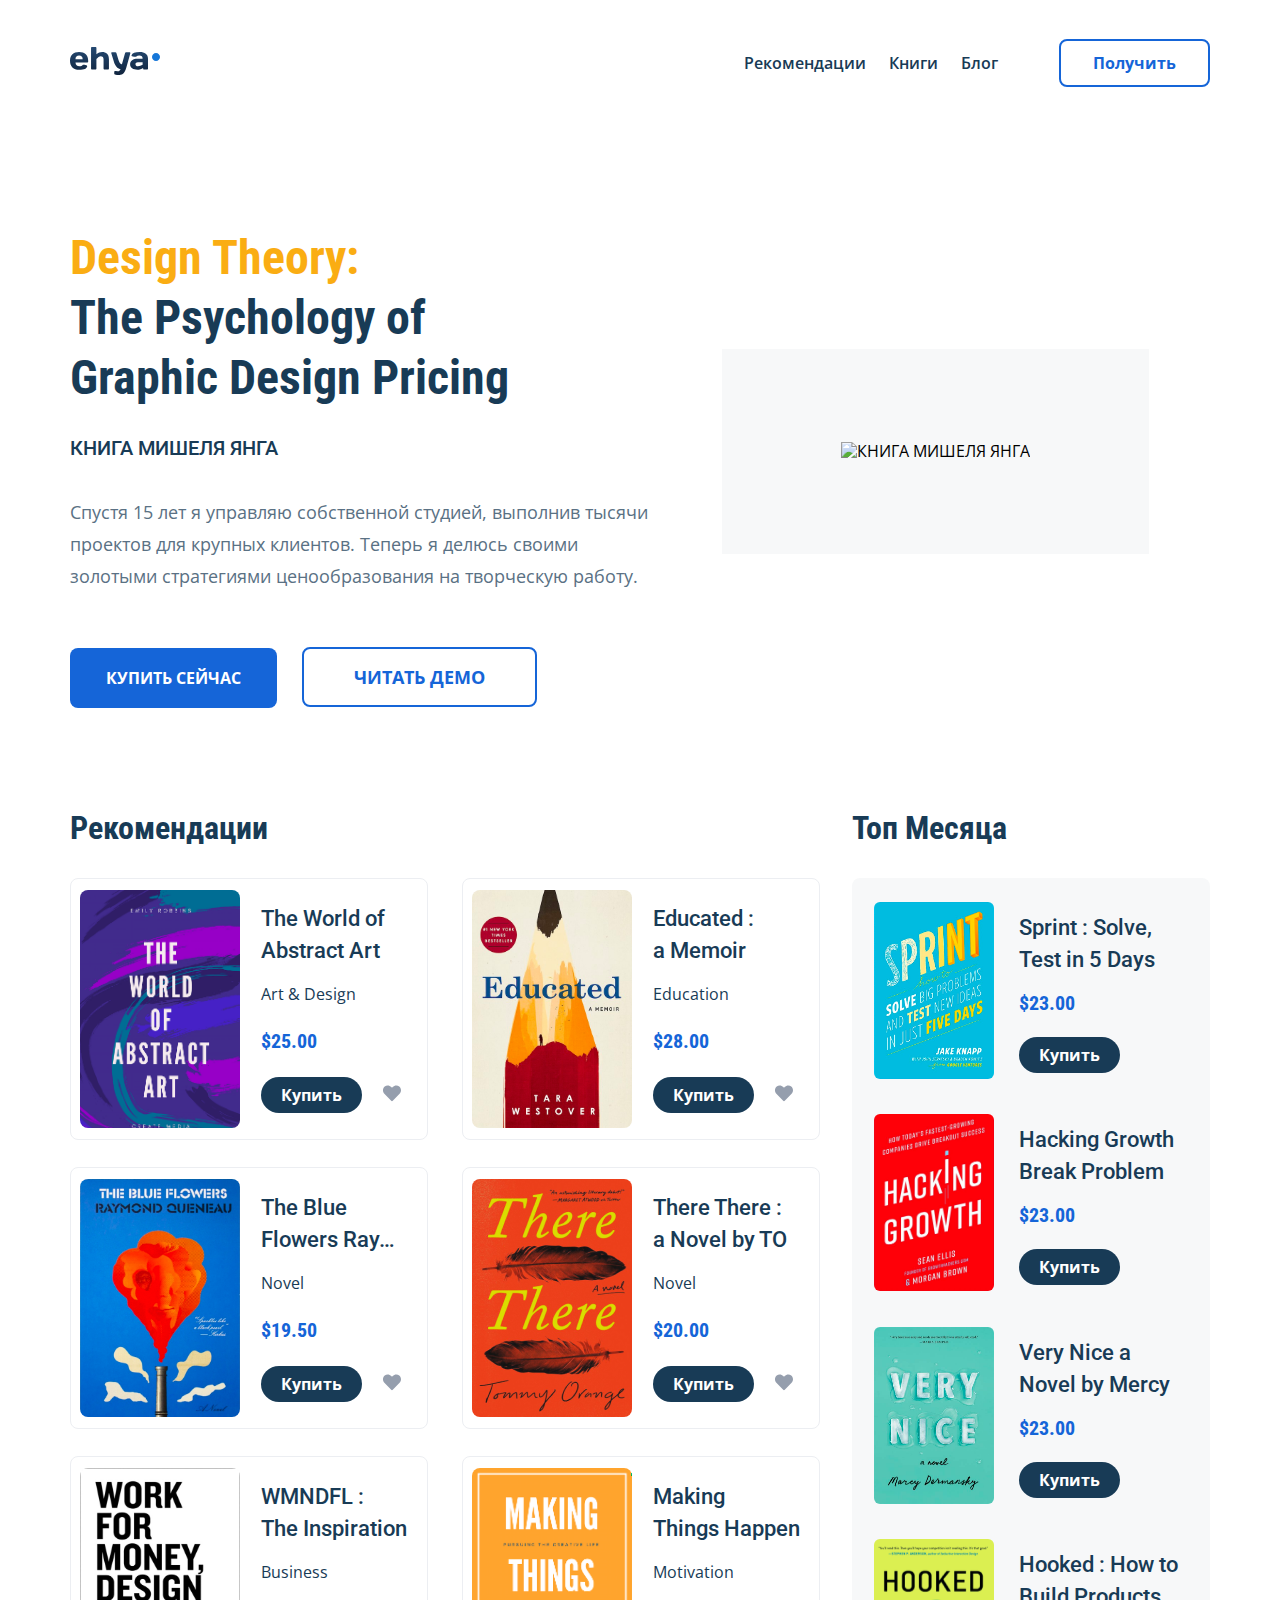
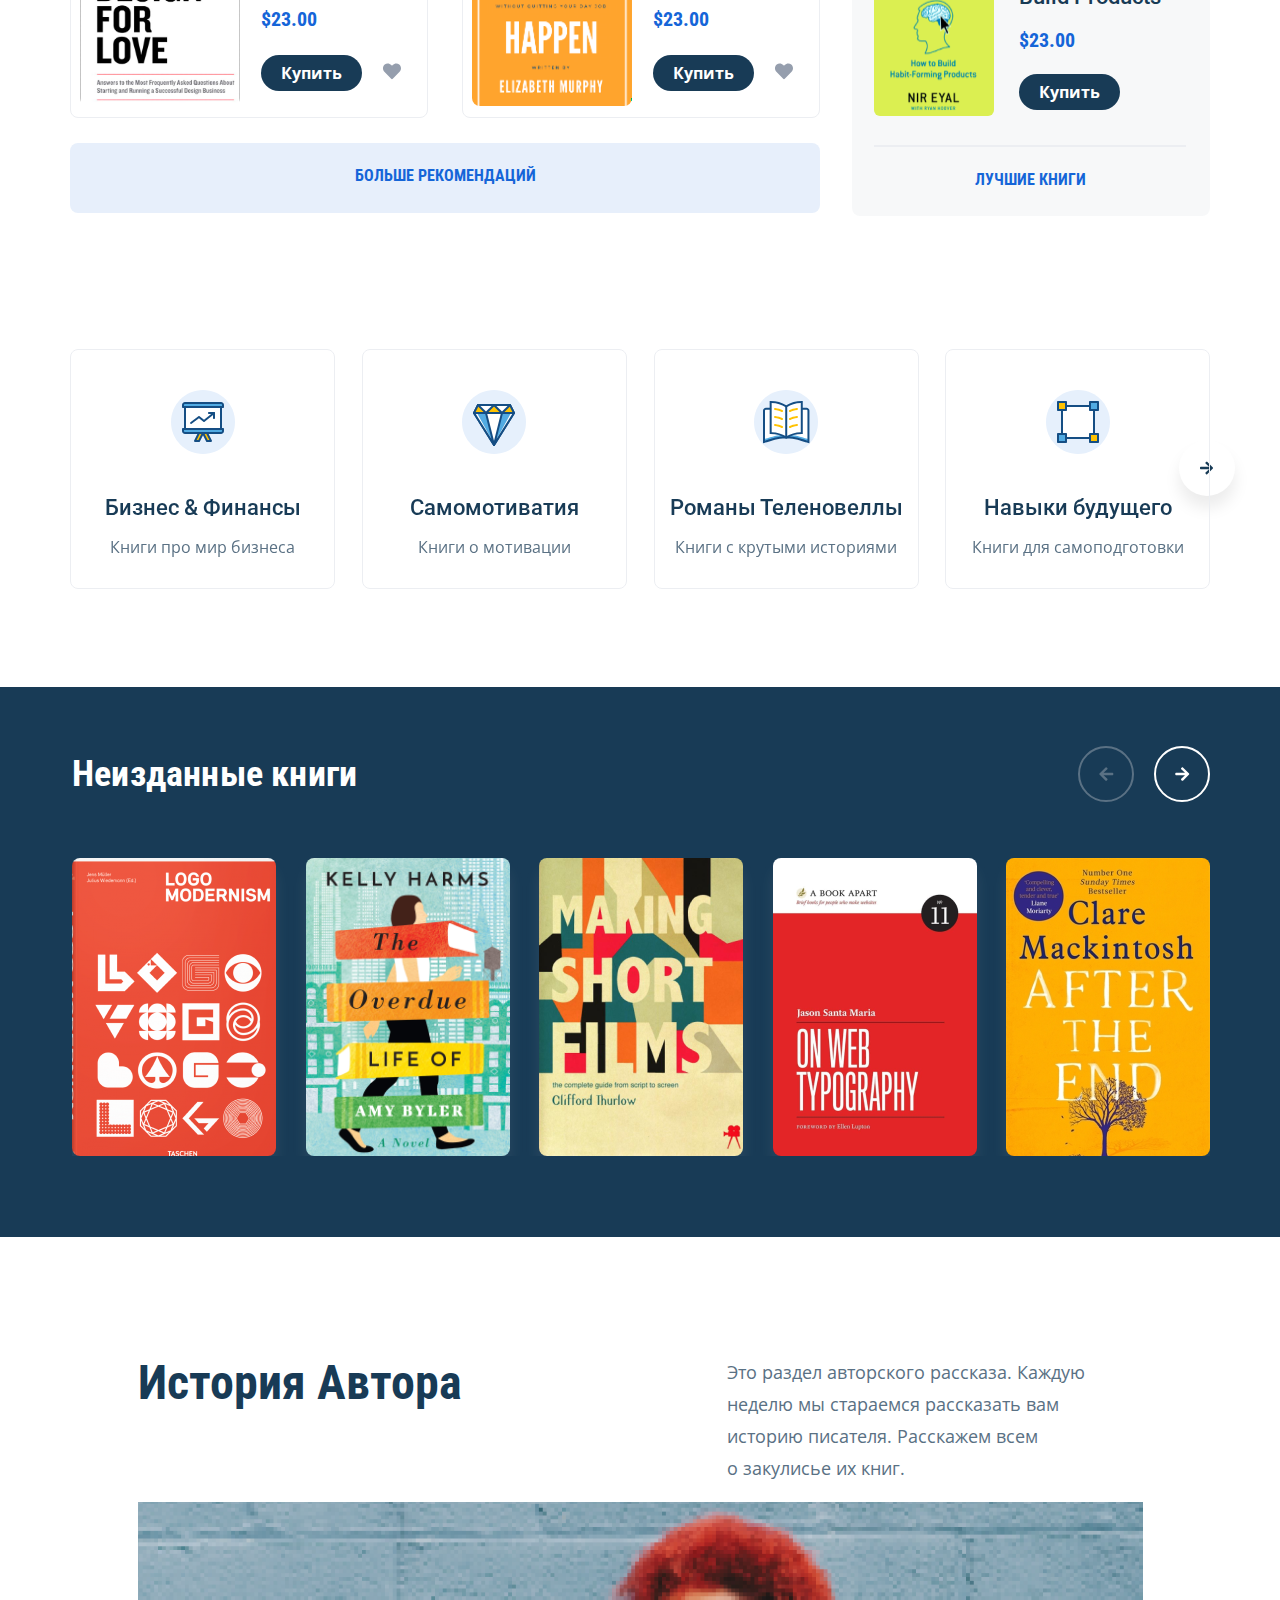
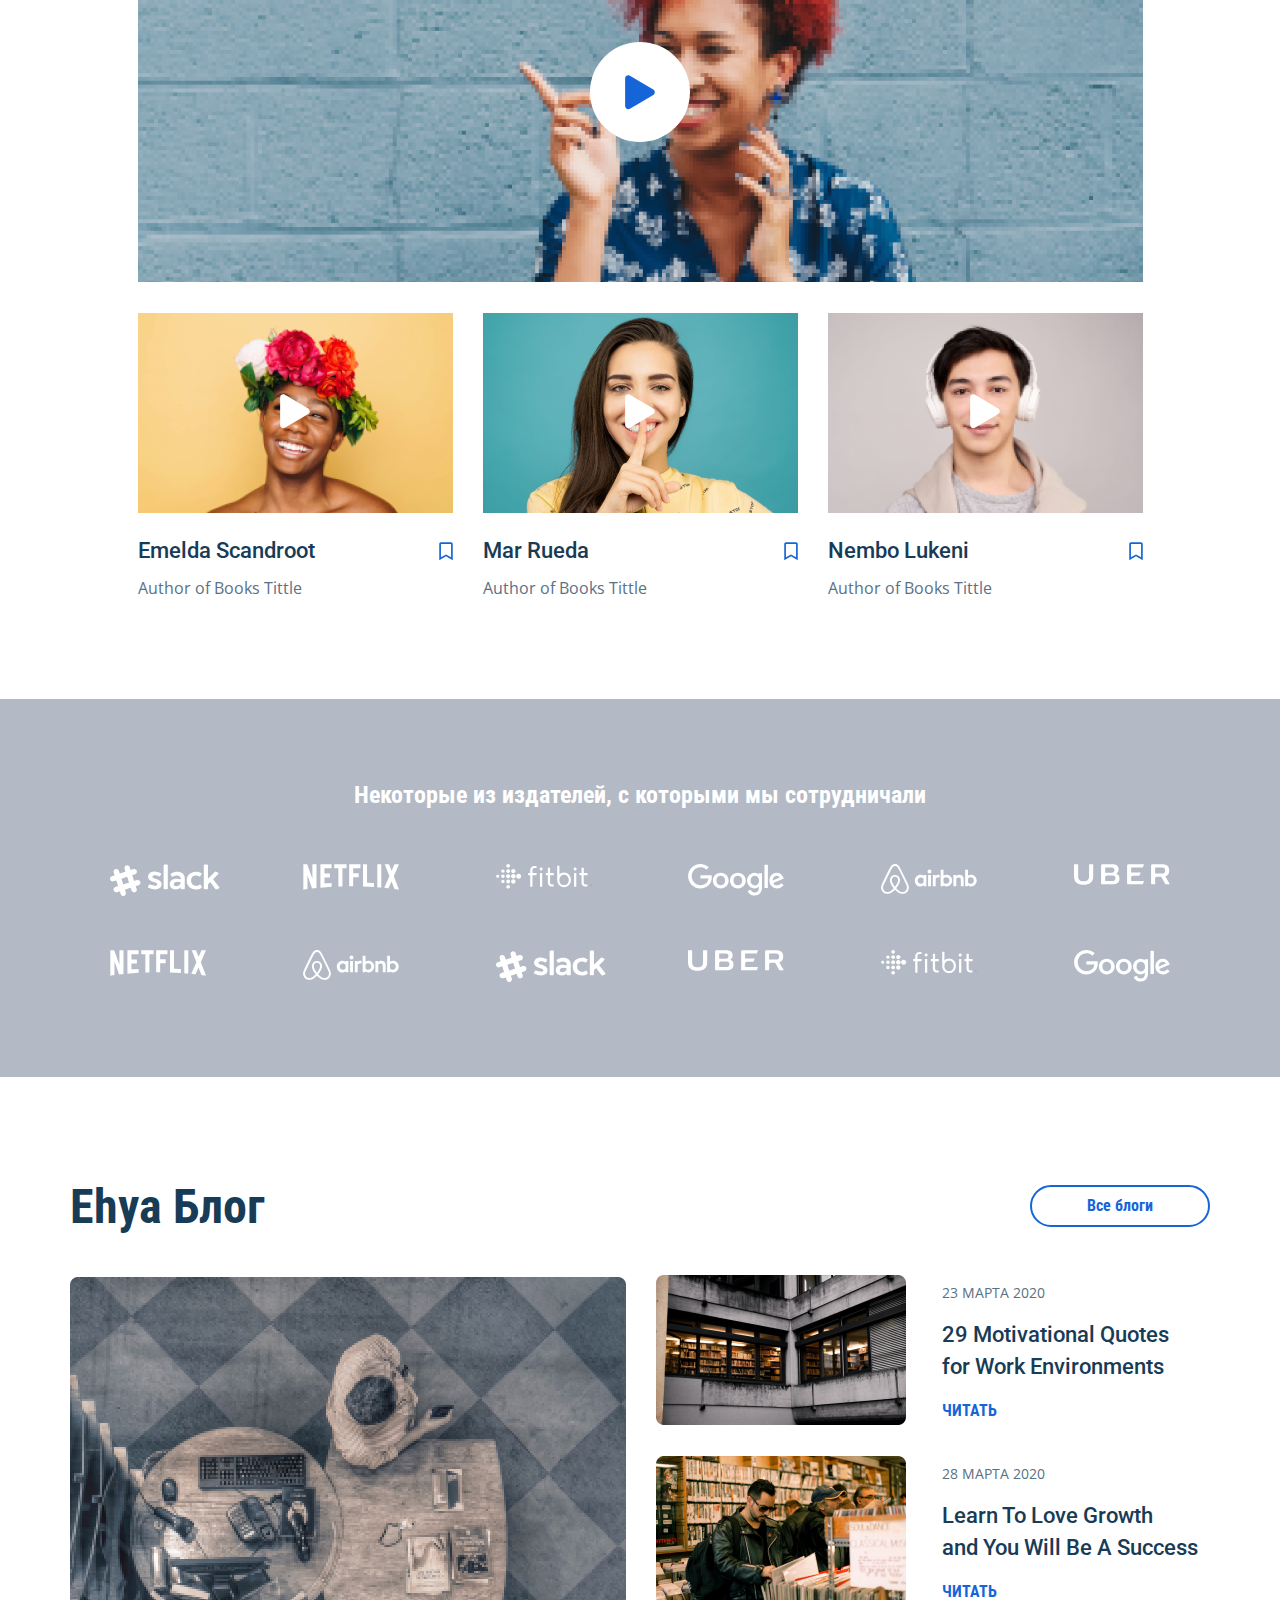
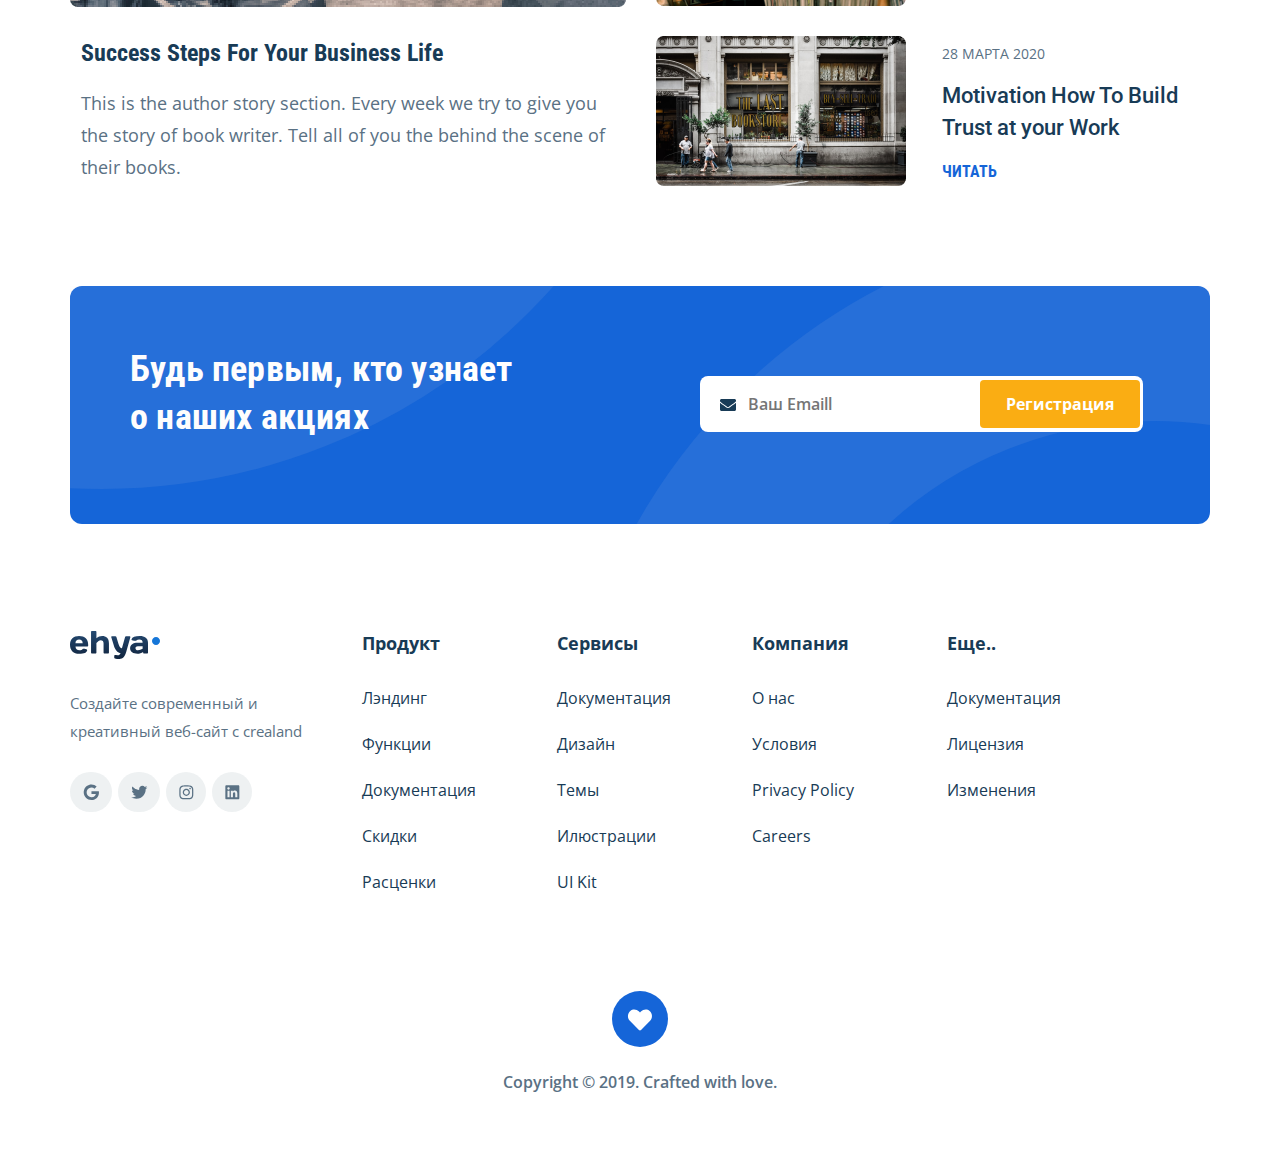
==== index.html @ f605ee9c "fix slider" ====
<!DOCTYPE html>
<html lang="en">
  <head>
    <meta charset="UTF-8" />
    <meta http-equiv="X-UA-Compatible" content="IE=edge" />
    <meta name="viewport" content="width=device-width, initial-scale=1.0" />
    <title>Bookstore</title>
    <link rel="icon" href="img/favicon.ico" type="image/x-icon" />
    <link
      href="https://fonts.googleapis.com/css2?family=Open+Sans:wght@400;600;700&family=Roboto+Condensed:wght@700&family=Roboto:wght@500&display=swap"
      rel="stylesheet"
    />
    <link rel="stylesheet" href="css/swiper-bundle.min.css" />
    <link rel="stylesheet" href="css/style.css" />
  </head>
  <body>
    <header class="navbar navbar--mobile--fixed">
      <div class="container">
        <div class="navbar-top">
          <a href="index.html" class="logo">
            <img
              src="img/hor-logo.svg"
              alt="logo:Bookstore"
              class="logo__image"
            />
          </a>
          <div class="navbar-right">
            <ul class="navbar-menu">
              <li class="navbar-menu__item">
                <a href="#books" class="navbar-menu__link">Рекомендации</a>
              </li>
              <li class="navbar-menu__item">
                <a href="#categories" class="navbar-menu__link">Книги</a>
              </li>
              <li class="navbar-menu__item">
                <a href="#blog" class="navbar-menu__link">Блог</a>
              </li>
            </ul>
            <button data-toggle="modal" class="navbar__button">Получить</button>
          </div>
          <!-- /.navbar-right -->
          <div class="burger">
            <span class="burger__line"></span>
            <span class="burger__line"></span>
            <span class="burger__line"></span>
          </div>
          <!-- /.burger -->
        </div>
      </div>
      <!-- /.container -->
    </header>
    <!-- /.navbar -->

    <section class="design">
      <div class="container">
        <div class="design-grid">
          <div class="design-info">
            <h1 class="design__title">Design Theory:</h1>
            <h2 class="design__title-additionally">
              The Psychology of <br />Graphic Design Pricing
            </h2>

            <h3 class="design__title-author">КНИГА МИШЕЛЯ ЯНГА</h3>

            <p class="design__text">
              Спустя 15 лет я управляю собственной студией, выполнив тысячи
              проектов для крупных клиентов. Теперь я делюсь своими золотыми
              стратегиями ценообразования на творческую работу.
            </p>
            <div class="button">
              <button data-toggle="modal" class="button__buy">
                Купить сейчас
              </button>

              <a href="#" class="button__read">Читать демо</a>
            </div>
            <!-- /.buttons -->
          </div>
          <!-- /.design-text -->
          <div class="design-wrapper">
            <img
              class="design-wrapper__image"
              src="img/Book.png"
              alt="КНИГА МИШЕЛЯ ЯНГА"
            />
          </div>
        </div>
      </div>
      <!-- /.container -->
    </section>
    <!-- /.design -->

    <section class="books">
      <a name="books"></a>
      <div class="container">
        <div class="books-info">
          <div class="books-left">
            <h2 class="books-title">Рекомендации</h2>
            <div class="books-grid">
              <div class="books-wrapper">
                <div class="card">
                  <div class="card-left">
                    <div class="card__image">
                      <img src="img/book1.png" alt="Book" class="card__img" />
                    </div>
                  </div>
                  <div class="card-right">
                    <span class="card__title">The World of Abstract Art</span>
                    <span class="card__subtitle">Art & Design</span>
                    <span class="card__price">$25.00</span>
                    <div class="card__bought">
                      <button data-toggle="modal" class="card__button">
                        Купить
                      </button>
                      <svg
                        class="card__like"
                        xmlns="http://www.w3.org/2000/svg"
                      >
                        <path
                          d="M17.242 1.465c-1.933-1.653-4.781-1.336-6.574.492L10 2.66l-.703-.703C7.539.129 4.657-.187 2.723 1.465.508 3.363.403 6.738 2.37 8.777l6.82 7.032c.422.457 1.16.457 1.582 0l6.82-7.032c1.97-2.039 1.864-5.414-.35-7.312z"
                        />
                      </svg>
                    </div>
                    <!-- /.card__bought -->
                  </div>
                </div>
                <!-- /.card -->

                <div class="card card-hidden">
                  <div class="card-left">
                    <div class="card__image">
                      <img src="img/book2.png" alt="Book" class="card__img" />
                    </div>
                  </div>
                  <div class="card-right">
                    <span class="card__title"
                      >Educated : <br />
                      a Memoir</span
                    >
                    <span class="card__subtitle">Education</span>
                    <span class="card__price">$28.00</span>
                    <div class="card__bought">
                      <button data-toggle="modal" class="card__button">
                        Купить
                      </button>
                      <svg
                        class="card__like"
                        xmlns="http://www.w3.org/2000/svg"
                      >
                        <path
                          d="M17.242 1.465c-1.933-1.653-4.781-1.336-6.574.492L10 2.66l-.703-.703C7.539.129 4.657-.187 2.723 1.465.508 3.363.403 6.738 2.37 8.777l6.82 7.032c.422.457 1.16.457 1.582 0l6.82-7.032c1.97-2.039 1.864-5.414-.35-7.312z"
                        />
                      </svg>
                    </div>
                    <!-- /.card__bought -->
                  </div>
                </div>
                <!-- /.card -->

                <div class="card card-hidden">
                  <div class="card-left">
                    <div class="card__image">
                      <img src="img/book3.png" alt="Book" class="card__img" />
                    </div>
                  </div>
                  <div class="card-right">
                    <span class="card__title">The Blue Flowers Ray…</span>
                    <span class="card__subtitle">Novel</span>
                    <span class="card__price">$19.50</span>
                    <div class="card__bought">
                      <button data-toggle="modal" class="card__button">
                        Купить
                      </button>
                      <svg
                        class="card__like"
                        xmlns="http://www.w3.org/2000/svg"
                      >
                        <path
                          d="M17.242 1.465c-1.933-1.653-4.781-1.336-6.574.492L10 2.66l-.703-.703C7.539.129 4.657-.187 2.723 1.465.508 3.363.403 6.738 2.37 8.777l6.82 7.032c.422.457 1.16.457 1.582 0l6.82-7.032c1.97-2.039 1.864-5.414-.35-7.312z"
                        />
                      </svg>
                    </div>
                    <!-- /.card__bought -->
                  </div>
                </div>
                <!-- /.card -->

                <div class="card card-hidden">
                  <div class="card-left">
                    <div class="card__image">
                      <img src="img/book4.png" alt="Book" class="card__img" />
                    </div>
                  </div>
                  <div class="card-right">
                    <span class="card__title"
                      >There There : <br />
                      a Novel by TO</span
                    >
                    <span class="card__subtitle">Novel</span>
                    <span class="card__price">$20.00</span>
                    <div class="card__bought">
                      <button data-toggle="modal" class="card__button">
                        Купить
                      </button>
                      <svg
                        class="card__like"
                        xmlns="http://www.w3.org/2000/svg"
                      >
                        <path
                          d="M17.242 1.465c-1.933-1.653-4.781-1.336-6.574.492L10 2.66l-.703-.703C7.539.129 4.657-.187 2.723 1.465.508 3.363.403 6.738 2.37 8.777l6.82 7.032c.422.457 1.16.457 1.582 0l6.82-7.032c1.97-2.039 1.864-5.414-.35-7.312z"
                        />
                      </svg>
                    </div>
                    <!-- /.card__bought -->
                  </div>
                </div>
                <!-- /.card -->

                <div class="card card-hidden">
                  <div class="card-left">
                    <div class="card__image">
                      <img src="img/book5.png" alt="Book" class="card__img" />
                    </div>
                  </div>
                  <div class="card-right">
                    <span class="card__title"
                      >WMNDFL : <br />
                      The Inspiration</span
                    >
                    <span class="card__subtitle">Business</span>
                    <span class="card__price">$23.00</span>
                    <div class="card__bought">
                      <button data-toggle="modal" class="card__button">
                        Купить
                      </button>
                      <svg
                        class="card__like"
                        xmlns="http://www.w3.org/2000/svg"
                      >
                        <path
                          d="M17.242 1.465c-1.933-1.653-4.781-1.336-6.574.492L10 2.66l-.703-.703C7.539.129 4.657-.187 2.723 1.465.508 3.363.403 6.738 2.37 8.777l6.82 7.032c.422.457 1.16.457 1.582 0l6.82-7.032c1.97-2.039 1.864-5.414-.35-7.312z"
                        />
                      </svg>
                    </div>
                    <!-- /.card__bought -->
                  </div>
                </div>
                <!-- /.card -->

                <div class="card card-hidden">
                  <div class="card-left">
                    <div class="card__image">
                      <img src="img/book6.png" alt="Book" class="card__img" />
                    </div>
                  </div>
                  <div class="card-right">
                    <span class="card__title"
                      >Making <br />
                      Things Happen</span
                    >
                    <span class="card__subtitle">Motivation</span>
                    <span class="card__price">$23.00</span>
                    <div class="card__bought">
                      <button data-toggle="modal" class="card__button">
                        Купить
                      </button>
                      <svg
                        class="card__like"
                        xmlns="http://www.w3.org/2000/svg"
                      >
                        <path
                          d="M17.242 1.465c-1.933-1.653-4.781-1.336-6.574.492L10 2.66l-.703-.703C7.539.129 4.657-.187 2.723 1.465.508 3.363.403 6.738 2.37 8.777l6.82 7.032c.422.457 1.16.457 1.582 0l6.82-7.032c1.97-2.039 1.864-5.414-.35-7.312z"
                        />
                      </svg>
                    </div>
                    <!-- /.card__bought -->
                  </div>
                </div>
                <!-- /.card -->
              </div>
              <!-- /.books-wrapper -->
              <div class="further">
                <a href="#" class="further__link">Больше рекомендаций</a>
              </div>
            </div>
          </div>
          <!-- /.books-left -->

          <div class="best">
            <h2 class="best__title">Топ Месяца</h2>
            <div class="best-block">
              <div class="best-card">
                <div class="best__left">
                  <img src="img/book7.png" alt="book" class="best__img" />
                </div>
                <!-- /.best__left -->
                <div class="best__right">
                  <span class="best__name">Sprint : Solve, Test in 5 Days</span
                  ><span class="best__price">$23.00</span
                  ><button data-toggle="modal" class="best__button">
                    Купить
                  </button>
                </div>
                <!-- /.best__right -->
              </div>
              <!-- /.best-card -->

              <div class="best-card">
                <div class="best__left">
                  <img src="img/book8.png" alt="book" class="best__img" />
                </div>
                <!-- /.best__left -->
                <div class="best__right">
                  <span class="best__name">Hacking Growth Break Problem</span>
                  <span class="best__price">$23.00</span>
                  <button data-toggle="modal" class="best__button">
                    Купить
                  </button>
                </div>
                <!-- /.best__right -->
              </div>
              <!-- /.best-card -->

              <div class="best-card">
                <div class="best__left">
                  <img src="img/book9.png" alt="book" class="best__img" />
                </div>
                <!-- /.best__left -->
                <div class="best__right">
                  <span class="best__name">Very Nice a Novel by Mercy</span>
                  <span class="best__price">$23.00</span
                  ><button data-toggle="modal" class="best__button">
                    Купить
                  </button>
                </div>
                <!-- /.best__right -->
              </div>
              <!-- /.best-card -->

              <div class="best-card">
                <div class="best__left">
                  <img src="img/book10.png" alt="book" class="best__img" />
                </div>
                <!-- /.best__left -->
                <div class="best__right">
                  <span class="best__name">Hooked : How to Build Products</span>
                  <span class="best__price">$23.00</span
                  ><button data-toggle="modal" class="best__button">
                    Купить
                  </button>
                </div>
                <!-- /.best__right -->
              </div>
              <!-- /.best-card -->
              <span class="best__line"></span>
              <span class="best__book">Лучшие книги</span>
            </div>
            <!-- /.best-block -->
          </div>
          <!-- /.best -->
        </div>
        <!-- /.books-info -->
      </div>
      <!-- /.container -->
    </section>
    <!-- /.books -->

    <!-- слайдер с категориями -->
    <div class="categories" id="categories">
      <a name="categories"></a>
      <div class="container categories__container">
        <div class="slider-categories categories__slider">
          <div class="swiper-container slider-categories__container">
            <div class="swiper-wrapper slider-categories__wrapper">
              <!-- slide-1 -->
              <div class="swiper-slide slide-categories">
                <div class="slide-block">
                  <!-- главный -->
                  <div class="slide slide-categories__block">
                    <div class="slide-block__image">
                      <img src="img/ctg-1.svg" alt="icon" class="slide__img" />
                    </div>
                    <div class="slide-block__text">
                      <span class="slide-block__name">Бизнес & Финансы</span>
                      <span class="slide-block__subname"
                        >Книги про мир бизнеса</span
                      >
                    </div>
                    <!-- /. slide-block__text-->
                  </div>
                  <!-- /.slide-categories__block -->
                </div>
                <!-- /.slide-block -->
              </div>
              <!-- slide-categories-1 -->

              <!-- slide-2 -->
              <div class="swiper-slide slide-categories">
                <div class="slide-block">
                  <!-- главный -->
                  <div class="slide slide-categories__block">
                    <div class="slide-block__image">
                      <img src="img/ctg-2.svg" alt="icon" class="slide__img" />
                    </div>
                    <div class="slide-block__text">
                      <span class="slide-block__name">Самомотиватия</span>
                      <span class="slide-block__subname"
                        >Книги о мотивации</span
                      >
                    </div>
                    <!-- /. slide-block__text-->
                  </div>
                  <!-- /.slide-categories__block -->
                </div>
                <!-- /.slide-block -->
              </div>
              <!-- slide-categories-2 -->

              <!-- slide-3 -->
              <div class="swiper-slide slide-categories">
                <div class="slide-block">
                  <!-- главный -->
                  <div class="slide slide-categories__block">
                    <div class="slide-block__image">
                      <img src="img/ctg-3.svg" alt="icon" class="slide__img" />
                    </div>
                    <div class="slide-block__text">
                      <span class="slide-block__name">Романы Теленовеллы</span>
                      <span class="slide-block__subname"
                        >Книги с крутыми историями</span
                      >
                    </div>
                    <!-- /. slide-block__text-->
                  </div>
                  <!-- /.slide-categories__block -->
                </div>
                <!-- /.slide-block -->
              </div>
              <!-- slide-categories-3 -->

              <!-- slide-4 -->
              <div class="swiper-slide slide-categories">
                <div class="slide-block">
                  <!-- главный -->
                  <div class="slide slide-categories__block">
                    <div class="slide-block__image">
                      <img src="img/ctg-4.svg" alt="icon" class="slide__img" />
                    </div>
                    <div class="slide-block__text">
                      <span class="slide-block__name">Навыки будущего</span>
                      <span class="slide-block__subname"
                        >Книги для самоподготовки</span
                      >
                    </div>
                    <!-- /. slide-block__text-->
                  </div>
                  <!-- /.slide-categories__block -->
                </div>
                <!-- /.slide-block -->
              </div>
              <!-- slide-categories-4 -->

              <!-- slide-5 -->
              <div class="swiper-slide slide-categories">
                <div class="slide-block">
                  <!-- главный -->
                  <div class="slide slide-categories__block">
                    <div class="slide-block__image">
                      <img src="img/ctg-2.svg" alt="icon" class="slide__img" />
                    </div>
                    <div class="slide-block__text">
                      <span class="slide-block__name">Знаменитости</span>
                      <span class="slide-block__subname"
                        >Книги автобиографии</span
                      >
                    </div>
                    <!-- /. slide-block__text-->
                  </div>
                  <!-- /.slide-categories__block -->
                </div>
                <!-- /.slide-block -->
              </div>
              <!-- slide-categories-5 -->

              <!-- slide-6 -->
              <div class="swiper-slide slide-categories">
                <div class="slide-block">
                  <!-- главный -->
                  <div class="slide slide-categories__block">
                    <div class="slide-block__image">
                      <img src="img/ctg-1.svg" alt="icon" class="slide__img" />
                    </div>
                    <div class="slide-block__text">
                      <span class="slide-block__name">Помощь в учебе</span>
                      <span class="slide-block__subname"
                        >Книги для школьников.</span
                      >
                    </div>
                    <!-- /. slide-block__text-->
                  </div>
                  <!-- /.slide-categories__block -->
                </div>
                <!-- /.slide-block -->
              </div>
              <!-- slide-categories-6 -->
            </div>
            <!-- /.swiper-wrapper -->
          </div>
          <!-- /.swiper-container -->

          <div class="slide-button slide-button--prev">
            <img src="img/prev.svg" alt="" class="slide-button__img" />
          </div>
          <div class="slide-button slide-button--next">
            <img src="img/next.svg" alt="" class="slide-button__img" />
          </div>
        </div>
        <!-- /.categories__slider -->
      </div>
      <!-- /.container categories-container-->
    </div>
    <!-- /.categories -->

    <section class="unreleased" id="booking">
      <div class="container unreleased__container">
        <div class="unreleased__wrapper-top">
          <h2 class="unreleased-title unreleased__title">Неизданные книги</h2>

          <div class="unreleased__wrapper-slide">
            <!-- кнопка вперед -->
            <div class="unreleased__wrapper-button">
              <button class="unreleased__button unreleased__button--prev">
                <svg class="svg-unreleased" xmlns="http://www.w3.org/2000/svg">
                  <path
                    d="M8.317 12.938c.312-.313.281-.782 0-1.094L4.536 8.25h9a.74.74 0 0 0 .75-.75v-1a.76.76 0 0 0-.75-.75h-9l3.781-3.563c.281-.312.312-.78 0-1.093L7.629.406a.774.774 0 0 0-1.062 0L.504 6.5a.684.684 0 0 0 0 1.031l6.063 6.094c.281.281.75.281 1.062 0l.688-.688z"
                  />
                </svg></button
              ><!-- /.unreleased__button -->
            </div>
            <!-- /.unreleased__button-wrapper -->

            <!-- кнопка назад -->
            <div class="unreleased__wrapper-button">
              <button class="unreleased__button unreleased__button--next">
                <svg class="svg-unreleased" xmlns="http://www.w3.org/2000/svg">
                  <path
                    d="M6.223 1.094c-.312.312-.281.781 0 1.093l3.782 3.563h-8.97a.74.74 0 0 0-.75.75v1c0 .438.313.75.75.75h8.97l-3.782 3.594a.814.814 0 0 0 0 1.094l.688.687c.312.281.781.281 1.062 0l6.094-6.094c.281-.281.281-.75 0-1.062L7.973.406c-.281-.281-.75-.281-1.062 0l-.688.688z"
                  />
                </svg></button
              ><!-- /.unreleased__button -->
            </div>
            <!-- /.unreleased__button-wrapper -->
          </div>
          <!-- /.unreleased__wrapper-button -->
        </div>
        <!-- /.unreleased__wrapper-top -->

        <div class="slider-unreleased unreleased__slider">
          <div class="swiper-container slider-unreleased__container">
            <div class="swiper-wrapper slider-unreleased__wrapper">
              <!-- Slid-1 -->
              <div class="swiper-slide slide-unreleased">
                <div class="slide-wrapp slide-unreleased__wrapp">
                  <img
                    src="img/Bitmap-1.png"
                    alt=""
                    class="slide-unreleased__img"
                  />
                </div>
                <!-- /.slide-theme__wrapp slide-wrapp -->
              </div>
              <!-- /.Slid-1 -->

              <!-- Slid-2 -->
              <div class="swiper-slide slide-unreleased">
                <div class="slide-wrapp slide-unreleased__wrapp">
                  <img
                    src="img/Bitmap-2.png"
                    alt=""
                    class="slide-unreleased__img"
                  />
                </div>
                <!-- /.slide-theme__wrapp slide-wrapp -->
              </div>
              <!-- /.Slid-2 -->

              <!-- Slid-3 -->
              <div class="swiper-slide slide-unreleased">
                <div class="slide-wrapp slide-unreleased__wrapp">
                  <img
                    src="img/Bitmap-3.png"
                    alt=""
                    class="slide-unreleased__img"
                  />
                </div>
                <!-- /.slide-theme__wrapp slide-wrapp -->
              </div>
              <!-- /.Slid-3 -->

              <!-- Slid-4 -->
              <div class="swiper-slide slide-unreleased">
                <div class="slide-wrapp slide-unreleased__wrapp">
                  <img
                    src="img/Bitmap-4.png"
                    alt=""
                    class="slide-unreleased__img"
                  />
                </div>
                <!-- /.slide-theme__wrapp slide-wrapp -->
              </div>
              <!-- /.Slid-4 -->

              <!-- Slid-5 -->
              <div class="swiper-slide slide-unreleased">
                <div class="slide-wrapp slide-unreleased__wrapp">
                  <img
                    src="img/Bitmap-5.png"
                    alt=""
                    class="slide-unreleased__img"
                  />
                </div>
                <!-- /.slide-theme__wrapp slide-wrapp -->
              </div>
              <!-- /.Slid-5 -->
              <!-- Slid-1 -->
              <div class="swiper-slide slide-unreleased">
                <div class="slide-wrapp slide-unreleased__wrapp">
                  <img
                    src="img/Bitmap-1.png"
                    alt=""
                    class="slide-unreleased__img"
                  />
                </div>
                <!-- /.slide-theme__wrapp slide-wrapp -->
              </div>
              <!-- /.Slid-1 -->

              <!-- Slid-2 -->
              <div class="swiper-slide slide-unreleased">
                <div class="slide-wrapp slide-unreleased__wrapp">
                  <img
                    src="img/Bitmap-2.png"
                    alt=""
                    class="slide-unreleased__img"
                  />
                </div>
                <!-- /.slide-theme__wrapp slide-wrapp -->
              </div>
              <!-- /.Slid-2 -->

              <!-- Slid-3 -->
              <div class="swiper-slide slide-unreleased">
                <div class="slide-wrapp slide-unreleased__wrapp">
                  <img
                    src="img/Bitmap-3.png"
                    alt=""
                    class="slide-unreleased__img"
                  />
                </div>
                <!-- /.slide-theme__wrapp slide-wrapp -->
              </div>
              <!-- /.Slid-3 -->

              <!-- Slid-4 -->
              <div class="swiper-slide slide-unreleased">
                <div class="slide-wrapp slide-unreleased__wrapp">
                  <img
                    src="img/Bitmap-4.png"
                    alt=""
                    class="slide-unreleased__img"
                  />
                </div>
                <!-- /.slide-theme__wrapp slide-wrapp -->
              </div>
              <!-- /.Slid-4 -->

              <!-- Slid-5 -->
              <div class="swiper-slide slide-unreleased">
                <div class="slide-wrapp slide-unreleased__wrapp">
                  <img
                    src="img/Bitmap-5.png"
                    alt=""
                    class="slide-unreleased__img"
                  />
                </div>
                <!-- /.slide-theme__wrapp slide-wrapp -->
              </div>
              <!-- /.Slid-5 -->
            </div>
            <!-- /.swiper-wrapper -->
          </div>
          <!-- /.swiper-container -->
        </div>
        <!-- /.slider-unreleased -->
      </div>
      <!-- /.container unreleased-container -->
    </section>
    <!-- /.unreleased -->

    <section class="history">
      <div class="history__container">
        <div class="history__about">
          <h2 class="history__title">История Автора</h2>
          <p class="history__text">
            Это раздел авторского рассказа. Каждую неделю мы стараемся
            рассказать вам историю писателя. Расскажем всем о&nbsp;закулисье их
            книг.
          </p>
        </div>
        <div class="history__big" id="player-1">
          <script src="https://www.youtube.com/iframe_api"></script>
          <img src="img/author1.png" alt="video" class="history__video" />
          <div class="history__play">
            <img
              src="img/play.svg"
              alt="icon:play"
              class="history__play-blue"
            />
          </div>
        </div>
        <!-- /.history__big -->
        <div class="history__block">
          <div class="history__card">
            <div class="history__mini" id="player-2">
              <script src="https://www.youtube.com/iframe_api"></script>
              <img src="img/author2.png" alt="video" class="history__img" />
              <div class="history__button history__button--first">
                <img
                  src="img/mini-play.svg"
                  alt="icon:play"
                  class="history__play-light"
                />
              </div>
            </div>
            <div class="history__describe">
              <div class="history__group">
                <span class="history__name">Emelda Scandroot</span>
                <span class="history__subname">Author of Books Tittle</span>
              </div>
              <div class="history__store">
                <img
                  src="img/save-icon.svg"
                  alt="icon:save"
                  class="history__save"
                />
              </div>
            </div>
          </div>
          <!-- /.history__card -->

          <div class="history__card">
            <div class="history__mini" id="player-3">
              <script src="https://www.youtube.com/iframe_api"></script>
              <img src="img/author3.png" alt="video" class="history__img" />
              <div class="history__button history__button--two">
                <img
                  src="img/mini-play.svg"
                  alt="icon:play"
                  class="history__play-light"
                />
              </div>
            </div>
            <div class="history__describe">
              <div class="history__group">
                <span class="history__name">Mar Rueda</span>
                <span class="history__subname">Author of Books Tittle</span>
              </div>
              <div class="history__store">
                <img
                  src="img/save-icon.svg"
                  alt="icon:save"
                  class="history__save"
                />
              </div>
            </div>
          </div>
          <!-- /.history__card -->

          <div class="history__card history__card--hidden">
            <div class="history__mini" id="player-4">
              <script src="https://www.youtube.com/iframe_api"></script>
              <img src="img/author4.png" alt="video" class="history__img" />
              <div class="history__button history__button--three">
                <img
                  src="img/mini-play.svg"
                  alt="icon:play"
                  class="history__play-light"
                />
              </div>
            </div>
            <div class="history__describe">
              <div class="history__group">
                <span class="history__name">Nembo Lukeni</span>
                <span class="history__subname">Author of Books Tittle</span>
              </div>
              <div class="history__store">
                <img
                  src="img/save-icon.svg"
                  alt="icon:save"
                  class="history__save"
                />
              </div>
            </div>
          </div>
          <!-- /.history__card -->
        </div>
        <!-- /.history__block -->
      </div>
      <!-- /.container -->
    </section>
    <!-- /.history -->

    <section class="partners">
      <div class="partners__container">
        <h2 class="partners__title">
          Некоторые из издателей, с которыми мы сотрудничали
        </h2>
        <div class="partners__block-first">
          <div class="partners__card">
            <img
              src="img/slack.svg"
              alt="icon:partner"
              class="partners__partner"
            />
          </div>
          <div class="partners__card">
            <img
              src="img/netflix.svg"
              alt="icon:partner"
              class="partners__partner"
            />
          </div>
          <div class="partners__card">
            <img
              src="img/fitbit.svg"
              alt="icon:partner"
              class="partners__partner"
            />
          </div>
          <div class="partners__card">
            <img
              src="img/google.svg"
              alt="icon:partner"
              class="partners__partner"
            />
          </div>
          <div class="partners__card">
            <img
              src="img/airbnb.svg"
              alt="icon:partner"
              class="partners__partner"
            />
          </div>
          <div class="partners__card">
            <img
              src="img/uber.svg"
              alt="icon:partner"
              class="partners__partner"
            />
          </div>
        </div>
        <div class="partners__block-second">
          <div class="partners__card">
            <img
              src="img/netflix.svg"
              alt="icon:partner"
              class="partners__partner"
            />
          </div>
          <div class="partners__card">
            <img
              src="img/airbnb.svg"
              alt="icon:partner"
              class="partners__partner"
            />
          </div>
          <div class="partners__card">
            <img
              src="img/slack.svg"
              alt="icon:partner"
              class="partners__partner"
            />
          </div>
          <div class="partners__card">
            <img
              src="img/uber.svg"
              alt="icon:partner"
              class="partners__partner"
            />
          </div>
          <div class="partners__card">
            <img
              src="img/fitbit.svg"
              alt="icon:partner"
              class="partners__partner"
            />
          </div>
          <div class="partners__card">
            <img
              src="img/google.svg"
              alt="icon:partner"
              class="partners__partner"
            />
          </div>
        </div>
        <!-- /.partners__block -->
      </div>
      <!-- /.container -->
    </section>
    <!-- /.pertners -->

    <section class="blog" id="bloging">
      <a name="blog"></a>
      <div class="container">
        <div class="blog-wrapper">
          <div class="blog__left">
            <div class="blog__block-big">
              <h2 class="blog__title">Ehya Блог</h2>
              <img src="img/blog/blog-big.png" alt="foto" class="blog__image" />
            </div>
            <div class="blog__preface">
              <span class="blog__name"
                >Success Steps For Your Business Life</span
              >
              <p class="blog__text">
                This is the author story section. Every week we try to give you
                the&nbsp;story of book writer. Tell all of you the behind the
                scene of their books.
              </p>
            </div>
          </div>
          <!-- /.blog__left -->
          <div class="blog__right">
            <div class="blog__all">
              <a href="#" class="blog__button">Все блоги</a>
            </div>
            <div class="blog__card">
              <div class="blog__card-left">
                <img src="img/blog/home.png" alt="foto" class="blog__img" />
              </div>
              <div class="blog__card-right">
                <span class="blog__data">23 МАРТА 2020</span>
                <span class="blog__subname"
                  >29 Motivational Quotes for&nbsp;Work Environments</span
                >
                <a href="#" class="blog__read">Читать</a>
              </div>
            </div>

            <div class="blog__card">
              <div class="blog__card-left">
                <img src="img/blog/shop.png" alt="foto" class="blog__img" />
              </div>
              <div class="blog__card-right">
                <span class="blog__data">28 МАРТА 2020</span>
                <span class="blog__subname"
                  >Learn To Love Growth and&nbsp;You Will Be A Success</span
                >
                <a href="#" class="blog__read">Читать</a>
              </div>
            </div>

            <div class="blog__card">
              <div class="blog__card-left">
                <img src="img/blog/window.png" alt="foto" class="blog__img" />
              </div>
              <div class="blog__card-right">
                <span class="blog__data">28 МАРТА 2020</span>
                <span class="blog__subname"
                  >Motivation How To Build Trust at your Work</span
                >
                <a href="#" class="blog__read">Читать</a>
              </div>
            </div>
          </div>
          <!-- /.blog__right -->
        </div>
      </div>
      <!-- /.container -->
    </section>
    <!-- /.blog -->

    <section class="stock">
      <div class="stock-container">
        <div class="stock-wrapper">
          <div class="stock__name">
            <h2 class="stock__title">Будь первым, кто узнает о наших акциях</h2>
          </div>

          <form action="send.php" method="POST" class="stock__form">
            <input
              type="text"
              class="stock__input"
              placeholder="Ваш Emaill"
              name="email"
              required
            />

            <img
              class="stock__img"
              src="img/icon-email.svg"
              alt="icon: email"
            />

            <button class="stock__button">Регистрация</button>
          </form>
        </div>
      </div>
    </section>
    <!-- /.stock -->

    <footer class="footer">
      <div class="container">
        <div class="footer-wrapper">
          <div class="footer__descriptions">
            <div class="footer__connection">
              <div class="footer__block-logo">
                <a href="index.html" class="footer__link">
                  <img src="img/hor-logo.svg" alt="logo" class="footer__logo" />
                </a>
              </div>
              <p class="footer__text">
                Создайте современный и креативный веб-сайт с crealand
              </p>
              <div class="footer__social">
                <a
                  href="https://www.google.ru/"
                  target="_blank"
                  class="footer__network"
                  ><img
                    src="img/footer/ggl.svg"
                    alt="icon:ggl"
                    class="footer__icon-img"
                /></a>

                <a
                  href="https://twitter.com/Twitter"
                  target="_blank"
                  class="footer__network"
                  ><img
                    src="img/footer/twr.svg"
                    alt="icon:twr"
                    class="footer__icon-img"
                /></a>

                <a
                  href="https://www.instagram.com/"
                  target="_blank"
                  class="footer__network"
                >
                  <img
                    src="img/footer/inst.svg"
                    alt="icon:inst"
                    class="footer__icon-img"
                /></a>

                <a href="#" target="_blank" class="footer__network"
                  ><img
                    src="img/footer/in.svg"
                    alt="icon:in"
                    class="footer__icon-img"
                /></a>
              </div>
              <!-- /.footer__social -->
            </div>

            <div class="footer__box">
              <h2 class="footer__name">Продукт</h2>
              <ul class="footer__ul">
                <li class="footer__item">
                  <a href="#" class="footer__li">Лэндинг</a>
                </li>
                <li class="footer__item">
                  <a href="#" class="footer__li">Функции</a>
                </li>
                <li class="footer__item">
                  <a href="#" class="footer__li">Документация</a>
                </li>
                <li class="footer__item">
                  <a href="#" class="footer__li">Скидки</a>
                </li>
                <li class="footer__item">
                  <a href="#" class="footer__li">Расценки</a>
                </li>
              </ul>
            </div>
            <!-- /.footer__box -->

            <div class="footer__box">
              <h2 class="footer__name">Сервисы</h2>
              <ul class="footer__ul">
                <li class="footer__item">
                  <a href="#" class="footer__li">Документация</a>
                </li>
                <li class="footer__item">
                  <a href="#" class="footer__li">Дизайн</a>
                </li>
                <li class="footer__item">
                  <a href="#" class="footer__li">Темы</a>
                </li>
                <li class="footer__item">
                  <a href="#" class="footer__li">Илюстрации</a>
                </li>
                <li class="footer__item">
                  <a href="#" class="footer__li">UI Kit</a>
                </li>
              </ul>
            </div>
            <!-- /.footer__box -->

            <div class="footer__box">
              <h2 class="footer__name">Компания</h2>
              <ul class="footer__ul">
                <li class="footer__item">
                  <a href="#" class="footer__li">О нас</a>
                </li>
                <li class="footer__item">
                  <a href="#" class="footer__li">Условия</a>
                </li>
                <li class="footer__item">
                  <a href="#" class="footer__li">Privacy Policy</a>
                </li>
                <li class="footer__item">
                  <a href="#" class="footer__li">Careers</a>
                </li>
              </ul>
            </div>
            <!-- /.footer__box -->

            <div class="footer__box">
              <h2 class="footer__name">Еще..</h2>
              <ul class="footer__ul">
                <li class="footer__item">
                  <a href="#" class="footer__li">Документация</a>
                </li>
                <li class="footer__item">
                  <a href="#" class="footer__li">Лицензия</a>
                </li>
                <li class="footer__item">
                  <a href="#" class="footer__li">Изменения</a>
                </li>
              </ul>
            </div>
            <!-- /.footer__box -->
          </div>
          <!-- /.footer__descriptions -->
          <div class="footer__politics">
            <div class="footer__heart">
              <img
                src="img/footer/icon-heart.svg"
                alt="icon:heart"
                class="footer__heart-icon"
              />
            </div>
            <span class="footer__copyright"
              >Copyright © 2019. Crafted with love.</span
            >
          </div>
          <!-- /.footer__politics -->
        </div>
        <!-- /.footer-wrapper -->
      </div>
      <!-- /.footer-container -->
    </footer>
    <!-- /.footer -->

    <div class="modal">
      <div class="modal__overlay"></div>
      <!-- /.modal__overlay -->
      <div class="modal__dialog">
        <a href="#" class="modal__close">
          <img src="img/close.svg" alt="icon: close" />
        </a>
        <h3 class="modal__title">Contact us</h3>
        <form action="send.php" method="POST" class="modal__form form">
          <input
            type="text"
            class="input modal__input"
            placeholder="Your Full Name*"
            name="name"
            required
            minlength="2"
          />
          <input
            type="tel"
            class="input modal__input phone"
            placeholder="Phone Number*"
            name="phone"
            required
            minlength="17"
          />
          <input
            type="email"
            class="input modal__input"
            placeholder="Email*"
            name="email"
            required
          />
          <textarea
            class="modal__message"
            placeholder="Message"
            name="message"
          ></textarea>
          <div class="modal__bottom">
            <button class="modal__button">Send</button>
          </div>
        </form>

        <!-- /.madal__container -->
      </div>
      <!-- /.madal__dialog -->
    </div>
    <!-- /.modal -->
    <script src="js/jquery-3.6.0.min.js"></script>
    <script src="js/jquery.validate.min.js"></script>
    <script src="js/jquery.mask.min.js"></script>
    <script src="js/swiper-bundle.min.js"></script>
    <script src="js/main.js"></script>
  </body>
</html>
---- css/style.css ----
*{-webkit-box-sizing:border-box;box-sizing:border-box}body{font-family:'Open Sans', sans-serif;background-color:#fff;margin:0;position:relative;overflow-x:hidden}.container{max-width:1140px;margin:auto}/*! normalize.css v8.0.1 | MIT License | github.com/necolas/normalize.css */html{line-height:1.15;-webkit-text-size-adjust:100%}body{margin:0}main{display:block}h1{font-size:2em;margin:0.67em 0}hr{-webkit-box-sizing:content-box;box-sizing:content-box;height:0;overflow:visible}pre{font-family:monospace, monospace;font-size:1em}a{background-color:transparent}abbr[title]{border-bottom:none;text-decoration:underline;-webkit-text-decoration:underline dotted;text-decoration:underline dotted}b,strong{font-weight:bolder}code,kbd,samp{font-family:monospace, monospace;font-size:1em}small{font-size:80%}sub,sup{font-size:75%;line-height:0;position:relative;vertical-align:baseline}sub{bottom:-0.25em}sup{top:-0.5em}img{border-style:none}button,input,optgroup,select,textarea{font-family:inherit;font-size:100%;line-height:1.15;margin:0}button,input{overflow:visible}button,select{text-transform:none}button,[type="button"],[type="reset"],[type="submit"]{-webkit-appearance:button}button::-moz-focus-inner,[type="button"]::-moz-focus-inner,[type="reset"]::-moz-focus-inner,[type="submit"]::-moz-focus-inner{border-style:none;padding:0}button:-moz-focusring,[type="button"]:-moz-focusring,[type="reset"]:-moz-focusring,[type="submit"]:-moz-focusring{outline:1px dotted ButtonText}fieldset{padding:0.35em 0.75em 0.625em}legend{-webkit-box-sizing:border-box;box-sizing:border-box;color:inherit;display:table;max-width:100%;padding:0;white-space:normal}progress{vertical-align:baseline}textarea{overflow:auto}[type="checkbox"],[type="radio"]{-webkit-box-sizing:border-box;box-sizing:border-box;padding:0}[type="number"]::-webkit-inner-spin-button,[type="number"]::-webkit-outer-spin-button{height:auto}[type="search"]{-webkit-appearance:textfield;outline-offset:-2px}[type="search"]::-webkit-search-decoration{-webkit-appearance:none}::-webkit-file-upload-button{-webkit-appearance:button;font:inherit}details{display:block}summary{display:list-item}template{display:none}[hidden]{display:none}.navbar{padding-top:36px;padding-bottom:36px;background-color:#fff}.navbar-top{display:-webkit-box;display:-ms-flexbox;display:flex;-webkit-box-align:center;-ms-flex-align:center;align-items:center;-webkit-box-pack:justify;-ms-flex-pack:justify;justify-content:space-between}.navbar-right{display:-webkit-box;display:-ms-flexbox;display:flex;-webkit-box-align:center;-ms-flex-align:center;align-items:center}.navbar-menu{list-style-type:none;display:-webkit-box;display:-ms-flexbox;display:flex;padding-left:0}.navbar-menu__link{text-decoration:none;font-style:normal;font-weight:600;font-size:16px;line-height:22px;color:#183B56;cursor:pointer}.navbar-menu__item{margin-right:23px}.navbar__button{background-color:inherit;color:#1565D8;border:2px solid #1565D8;border-radius:8px;font-style:normal;font-weight:700;font-size:16px;line-height:22px;padding:11px 32px 11px 32px;cursor:pointer;margin-left:38px;outline:none}.logo{width:90px}.burger{display:none}.design{padding-top:69px;padding-bottom:100px}.design-grid{display:-webkit-box;display:-ms-flexbox;display:flex}.design-info{padding:46px 67px 0 0;display:-webkit-box;display:-ms-flexbox;display:flex;-webkit-box-orient:vertical;-webkit-box-direction:normal;-ms-flex-direction:column;flex-direction:column}.design-wrapper{padding:93px 119px;background-color:rgba(179,186,197,0.1);text-align:center;-ms-flex-item-align:center;-ms-grid-row-align:center;align-self:center}.design__title{font-family:'Roboto Condensed', sans-serif;font-style:normal;font-weight:bold;font-size:48px;line-height:60px;color:#FAAD13;margin-bottom:0;margin-top:-13px}.design__title-additionally{font-family:'Roboto Condensed', sans-serif;font-style:normal;font-weight:bold;font-size:48px;line-height:60px;color:#183B56;margin-top:0;margin-bottom:28px}.design__title-author{color:#183B56;font-family:'Roboto', sans-serif;font-style:normal;font-weight:500;font-size:20px;line-height:24px;margin-top:0;margin-bottom:36px}.design__text{font-style:normal;font-weight:normal;font-size:18px;line-height:32px;color:#5A7184;max-width:585px;margin-top:0;margin-bottom:56px;max-height:200px;overflow:auto}.button__buy{font-style:normal;font-weight:bold;font-size:16px;line-height:22px;text-align:center;text-transform:uppercase;color:#fff;cursor:pointer;outline:none;border-radius:8px;padding:19px 36px;border:none;background-color:#1565D8;margin-right:21px}.button__read{font-size:18px;line-height:25px;background-color:#fff;border:2px solid #1565D8;color:#1565D8;padding:16px 50px;cursor:pointer;outline:none;text-decoration:none;text-transform:uppercase;font-style:normal;font-weight:bold;border-radius:8px}.books{padding-bottom:80px}.books-info{display:-webkit-box;display:-ms-flexbox;display:flex}.books__line{border:1px solid #ECEEF2}.books-title{color:#183B56;font-family:'Roboto Condensed', sans-serif;font-style:normal;font-weight:bold;font-size:32px;line-height:40px;margin-top:0;margin-bottom:30px}.books-wrapper{display:-webkit-box;display:-ms-flexbox;display:flex;-ms-flex-wrap:wrap;flex-wrap:wrap;-webkit-box-pack:justify;-ms-flex-pack:justify;justify-content:space-between;width:750px}.books-more{width:100%;height:72px;border-radius:8px;background-color:rgba(21,101,216,0.1);cursor:pointer;outline:none;border:none}.books-rec{font-family:Roboto Condensed;font-style:normal;font-weight:bold;font-size:16px;line-height:20px;text-align:center;color:#1565d8}.books__line{border:1px solid #ECEEF2;margin-bottom:23px;margin-top:-7px}.books__best{text-transform:uppercase;font-family:'Roboto Condensed', sans-serif;color:#1565D8;font-style:normal;font-weight:bold;font-size:16px;line-height:20px;text-align:center}.books-left{margin-right:32px}.card{border:1px solid #ECEEF2;border-radius:8px;display:-webkit-box;display:-ms-flexbox;display:flex;width:358px;min-height:260px;margin-bottom:27px}.card__image{width:160px;height:238px;border-radius:8px;overflow:hidden}.card__img{width:100%;height:100%;-o-object-fit:cover;object-fit:cover;-o-object-position:0 0;object-position:0 0}.card__title{display:inline-block;font-family:'Roboto', sans-serif;color:#183B56;font-style:normal;font-weight:500;font-size:22px;line-height:32px;margin-bottom:16px}.card__subtitle{display:inline-block;font-family:'Open Sans', sans-serif;color:#183B56;font-style:normal;font-weight:normal;font-size:16px;line-height:22px;margin-bottom:24px}.card__price{display:inline-block;font-family:'Roboto Condensed', sans-serif;color:#1565D8;font-style:normal;font-weight:bold;font-size:20px;line-height:24px;margin-bottom:24px}.card-left{padding-top:11px;padding-left:9px;padding-bottom:11px}.card-right{display:-webkit-box;display:-ms-flexbox;display:flex;-webkit-box-orient:vertical;-webkit-box-direction:normal;-ms-flex-direction:column;flex-direction:column;padding:24px 0 26px 21px}.card__bought{display:-webkit-box;display:-ms-flexbox;display:flex;-webkit-box-align:center;-ms-flex-align:center;align-items:center}.card__button{background-color:#183B56;border-radius:200px;border:none;padding:7px 20px;font-family:'Open Sans', sans-serif;font-style:normal;font-weight:bold;font-size:16px;line-height:22px;color:#fff;margin-right:20px;cursor:pointer}.card__like{fill:#959EAD;width:21px;height:21px;cursor:pointer}.card__like--active{fill:red}.further{background-color:rgba(21,101,216,0.1);padding-top:23px;padding-bottom:27px;text-align:center;border-radius:8px;margin-top:-2px}.further__link{text-decoration:none;text-transform:uppercase;font-family:'Roboto Condensed', sans-serif;color:#1565D8;font-style:normal;font-weight:bold;font-size:16px;line-height:20px}.best__title{color:#183B56;font-family:'Roboto Condensed', sans-serif;font-style:normal;font-weight:bold;font-size:32px;line-height:40px;margin-top:0;margin-bottom:30px}.best__name{display:inline-block;font-family:'Roboto', sans-serif;color:#183B56;font-style:normal;font-weight:500;font-size:22px;line-height:32px;margin-bottom:15px}.best__price{display:inline-block;font-family:'Roboto Condensed', sans-serif;color:#1565D8;font-style:normal;font-weight:bold;font-size:20px;line-height:24px;margin-bottom:22px}.best__button{background-color:#183B56;border-radius:200px;border:none;padding:7px 20px;font-family:'Open Sans', sans-serif;font-style:normal;font-weight:bold;font-size:16px;line-height:22px;color:#fff;width:101px;cursor:pointer}.best__img{width:120px;height:177px;border-radius:6px}.best-card{display:-webkit-box;display:-ms-flexbox;display:flex;margin-bottom:32px}.best-block{background-color:rgba(179,186,197,0.1);border-radius:8px;padding:24px 24px 26px 22px;display:-webkit-box;display:-ms-flexbox;display:flex;-webkit-box-orient:vertical;-webkit-box-direction:normal;-ms-flex-direction:column;flex-direction:column}.best__right{padding-left:25px;padding-bottom:8px;padding-top:10px;display:-webkit-box;display:-ms-flexbox;display:flex;-webkit-box-orient:vertical;-webkit-box-direction:normal;-ms-flex-direction:column;flex-direction:column}.best__line{border:1px solid #ECEEF2;margin-bottom:23px;margin-top:-7px}.best__book{text-transform:uppercase;font-family:'Roboto Condensed', sans-serif;color:#1565D8;font-style:normal;font-weight:bold;font-size:16px;line-height:20px;text-align:center}.categories__container{position:relative;margin-bottom:91px;padding-top:53px;height:300px}.slide-button{position:absolute;background:#fff;width:56px;height:56px;border:none;cursor:pointer;border-radius:2000px;-webkit-box-shadow:0px 12px 16px rgba(0,0,0,0.08);box-shadow:0px 12px 16px rgba(0,0,0,0.08);display:-webkit-box;display:-ms-flexbox;display:flex;-webkit-box-align:center;-ms-flex-align:center;align-items:center;-webkit-box-pack:center;-ms-flex-pack:center;justify-content:center}.slide-button__img{width:14px;height:18px}.slide-button--next{top:48%;right:-25px}.slide-button--prev{top:46%;left:-56px;-webkit-transform:translate(50%, 10%);transform:translate(50%, 10%)}.slide-categories{margin:0;padding:0;width:265px}.slide-categories__block{-webkit-box-sizing:border-box;box-sizing:border-box;display:-webkit-box;display:-ms-flexbox;display:flex;-webkit-box-orient:vertical;-webkit-box-direction:normal;-ms-flex-direction:column;flex-direction:column;border-radius:8px;border:1px solid #ECEEF2;padding:40px 5px 30px 5px;-webkit-box-align:center;-ms-flex-align:center;align-items:center;-webkit-box-pack:justify;-ms-flex-pack:justify;justify-content:space-between;width:265px;margin:auto;overflow:auto}.slide-block__name{margin-bottom:12px;font-family:'Roboto', sans-serif;color:#183B56;font-style:normal;font-weight:500;font-size:22px;line-height:32px}.slide-block__subname{font-family:'Open Sans', sans-serif;color:#5A7184;font-style:normal;font-weight:normal;font-size:16px;line-height:22px}.slide-block__text{display:-webkit-box;display:-ms-flexbox;display:flex;-webkit-box-orient:vertical;-webkit-box-direction:normal;-ms-flex-direction:column;flex-direction:column;-webkit-box-align:center;-ms-flex-align:center;align-items:center;-webkit-box-pack:center;-ms-flex-pack:center;justify-content:center}.slide__img{width:64px;margin-bottom:35px}.swiper-container{overflow:hidden;margin-right:auto;margin-left:auto}.swiper-button-disabled{display:none}.swiper-button-disabled:hover{-webkit-filter:none;filter:none}.unreleased{background-color:#183B56}.unreleased__container{padding:34px 0 81px 2px;position:relative}.unreleased__wrapper-top{display:-webkit-box;display:-ms-flexbox;display:flex;-webkit-box-pack:justify;-ms-flex-pack:justify;justify-content:space-between}.unreleased__wrapper-slide{display:-webkit-box;display:-ms-flexbox;display:flex;-webkit-box-pack:justify;-ms-flex-pack:justify;justify-content:space-between;width:132px}.unreleased__wrapper-button{width:56px;height:56px}.unreleased__button{width:56px;height:56px;border:2px solid #fff;border-radius:2000px;padding:18px;background-color:transparent;display:block;margin-top:25px}.unreleased__button:disabled{cursor:default;border:2px solid #5A7184}.unreleased__title{font-family:'Roboto Condensed', sans-serif;font-style:normal;font-weight:bold;font-size:36px;line-height:48px;letter-spacing:0.2px;color:#fff;margin-bottom:60px}.slide-unreleased__wrapp{width:204px;height:298px;border-radius:8px;position:relative;overflow:hidden;-webkit-box-shadow:0px 12px 16px rgba(253,247,247,0.08);box-shadow:0px 12px 16px rgba(253,247,247,0.08)}.slide-unreleased__wrapp__img{height:100%;width:100%}.swiper-button-disabled .svg-unreleased{cursor:default;fill:#5A7184}.svg-unreleased{fill:#fff;width:15px;height:14px}.svg__title{font-family:'Roboto Condensed', sans-serif;font-style:normal;font-weight:bold;font-size:36px;line-height:48px;letter-spacing:0.2px;color:#fff;margin-bottom:60px}.history{padding-top:76px;padding-bottom:100px}.history__container{width:1005px;margin:auto}.history__title{display:inline-block;font-family:'Roboto Condensed', sans-serif;color:#183B56;font-style:normal;font-weight:bold;font-size:48px;line-height:60px}.history__text{display:inline-block;font-family:'Open Sans', sans-serif;color:#5A7184;font-style:normal;font-weight:normal;font-size:18px;line-height:32px;width:385px;margin-right:31px;margin-top:43px}.history__about{display:-webkit-box;display:-ms-flexbox;display:flex;-webkit-box-pack:justify;-ms-flex-pack:justify;justify-content:space-between;width:1005px}.history__big{position:relative;margin-bottom:31px;display:-webkit-box;display:-ms-flexbox;display:flex;-webkit-box-pack:center;-ms-flex-pack:center;justify-content:center;-webkit-box-align:center;-ms-flex-align:center;align-items:center}.history__video{position:relative}.history__play{background-color:#fff;width:100px;height:100px;border-radius:2000px;display:-webkit-box;display:-ms-flexbox;display:flex;-webkit-box-pack:center;-ms-flex-pack:center;justify-content:center;-webkit-box-align:center;-ms-flex-align:center;align-items:center;position:absolute;cursor:pointer}.history__block{width:1005px;display:-webkit-box;display:-ms-flexbox;display:flex;-webkit-box-pack:justify;-ms-flex-pack:justify;justify-content:space-between}.history__card{position:relative}.history__mini{width:315px;height:200px;position:relative;margin-bottom:22px;display:-webkit-box;display:-ms-flexbox;display:flex;-webkit-box-align:center;-ms-flex-align:center;align-items:center;-webkit-box-pack:center;-ms-flex-pack:center;justify-content:center}.history__img{position:relative}.history__button{cursor:pointer;position:absolute}.history__describe{display:-webkit-box;display:-ms-flexbox;display:flex;-webkit-box-pack:justify;-ms-flex-pack:justify;justify-content:space-between}.history__group{display:-webkit-box;display:-ms-flexbox;display:flex;-webkit-box-orient:vertical;-webkit-box-direction:normal;-ms-flex-direction:column;flex-direction:column}.history__name{font-family:'Roboto', sans-serif;color:#183B56;font-style:normal;font-weight:500;font-size:22px;line-height:32px;margin-bottom:10px}.history__subname{font-family:'Open Sans', sans-serif;color:#5A7184;font-style:normal;font-weight:normal;font-size:16px;line-height:22px}.history__store{margin-top:7px;cursor:pointer}.partners{background-color:#B3BAC5;padding-top:80px;padding-bottom:42px;position:relative}.partners__container{width:1060px;margin:auto}.partners__title{text-align:center;font-family:'Roboto Condensed', sans-serif;color:#fff;font-style:normal;font-weight:bold;font-size:24px;line-height:32px;margin-top:0;margin-bottom:53px}.partners__block-first{display:-webkit-box;display:-ms-flexbox;display:flex;-ms-flex-wrap:wrap;flex-wrap:wrap;-webkit-box-pack:justify;-ms-flex-pack:justify;justify-content:space-between}.partners__block-second{display:-webkit-box;display:-ms-flexbox;display:flex;-ms-flex-wrap:wrap;flex-wrap:wrap;-webkit-box-pack:justify;-ms-flex-pack:justify;justify-content:space-between}.partners__card{width:96px;margin-bottom:50px}.blog{padding-top:100px;padding-bottom:50px;position:relative}.blog__left{width:556px;display:-webkit-box;display:-ms-flexbox;display:flex;-webkit-box-orient:vertical;-webkit-box-direction:normal;-ms-flex-direction:column;flex-direction:column;margin-right:30px}.blog__title{font-family:'Roboto Condensed', sans-serif;color:#183B56;font-style:normal;font-weight:bold;font-size:48px;line-height:60px;margin-bottom:40px;margin-top:0}.blog__block-big{border-radius:8px;margin-bottom:26px}.blog__name{font-family:'Roboto Condensed', sans-serif;color:#183B56;font-style:normal;font-weight:bold;font-size:24px;line-height:32px;margin-left:11px}.blog__text{font-family:'Open Sans', sans-serif;color:#5A7184;font-style:normal;font-weight:normal;font-size:18px;line-height:32px;margin-left:11px}.blog-wrapper{display:-webkit-box;display:-ms-flexbox;display:flex}.blog__all{display:-webkit-box;display:-ms-flexbox;display:flex;-webkit-box-pack:end;-ms-flex-pack:end;justify-content:end;margin-bottom:48px}.blog__button{border:2px solid #1565D8;border-radius:22px;padding:9px 55px;margin-top:8px;background-color:#fff;font-style:normal;font-weight:bold;font-size:16px;line-height:20px;font-family:'Roboto Condensed', sans-serif;cursor:pointer;outline:none;text-decoration:none;color:#1565D8}.blog__right{display:-webkit-box;display:-ms-flexbox;display:flex;-webkit-box-orient:vertical;-webkit-box-direction:normal;-ms-flex-direction:column;flex-direction:column}.blog__card{display:-webkit-box;display:-ms-flexbox;display:flex;margin-bottom:27px}.blog__card-left{border-radius:8px;margin-right:36px}.blog__card-right{display:-webkit-box;display:-ms-flexbox;display:flex;-webkit-box-orient:vertical;-webkit-box-direction:normal;-ms-flex-direction:column;flex-direction:column}.blog__data{font-family:'Open Sans', sans-serif;color:#5A7184;font-style:normal;font-weight:normal;font-size:14px;line-height:20px;text-transform:uppercase;margin-bottom:16px;margin-top:8px}.blog__subname{font-family:'Roboto', sans-serif;color:#183B56;font-style:normal;font-weight:500;font-size:22px;line-height:32px;margin-bottom:18px}.blog__read{font-family:'Roboto Condensed', sans-serif;color:#1565D8;text-decoration:none;text-transform:uppercase;font-style:normal;font-weight:bold;font-size:16px;line-height:20px}.stock{padding-top:20px;padding-bottom:20px}.stock-container{max-width:1140px;margin:auto;overflow:hidden}.stock-wrapper{background-color:#1565D8;border-radius:12px;padding-top:29px;padding-bottom:53px;padding-left:60px;padding-right:67px;display:-webkit-box;display:-ms-flexbox;display:flex;-webkit-box-pack:justify;-ms-flex-pack:justify;justify-content:space-between;-webkit-box-align:center;-ms-flex-align:center;align-items:center;width:1140px;position:relative}.stock-wrapper::before{content:'';position:absolute;background-color:transparent;background-repeat:no-repeat;border-radius:50%;border:200px solid rgba(245,229,229,0.4);opacity:0.2;top:-65px;left:491px;width:786px;height:786px}.stock-wrapper::after{content:'';position:absolute;background-color:transparent;background-repeat:no-repeat;border-radius:50%;border:211px solid rgba(245,229,229,0.4);opacity:0.2;top:-1005px;left:-572px;width:786px;height:786px}.stock__name{width:393px}.stock__title{font-family:Roboto Condensed;font-style:normal;font-weight:bold;font-size:36px;line-height:48px;letter-spacing:0.2px;color:#FFFFFF}.stock__form{position:relative;width:443px;height:70px;margin-top:36px}.stock__button{position:absolute;padding:13px 26px;font-family:'Open Sans', sans-serif;color:#fff;font-style:normal;font-weight:bold;font-size:16px;line-height:22px;background-color:#FAAD13;border-radius:4px;top:4px;right:3px;border:none;cursor:pointer}.stock__input{position:relative;width:100%;height:56px;border:none;padding-left:48px;padding-right:165px;font-family:'Open Sans', sans-serif;color:#959EAD;font-style:normal;font-weight:600;font-size:16px;line-height:22px;outline:none;border-radius:8px;margin-right:50px}.stock__img{position:absolute;top:23px;left:20px}.footer{padding-top:87px;padding-bottom:80px;position:relative}.footer__politics{display:-webkit-box;display:-ms-flexbox;display:flex;-webkit-box-align:center;-ms-flex-align:center;align-items:center;-webkit-box-pack:center;-ms-flex-pack:center;justify-content:center;-webkit-box-orient:vertical;-webkit-box-direction:normal;-ms-flex-direction:column;flex-direction:column}.footer__heart{width:56px;height:56px;background-color:#1565D8;border-radius:2000px;display:-webkit-box;display:-ms-flexbox;display:flex;-webkit-box-pack:center;-ms-flex-pack:center;justify-content:center;-webkit-box-align:center;-ms-flex-align:center;align-items:center;margin-bottom:24px}.footer__copyright{font-family:'Open Sans', sans-serif;color:#5A7184;font-style:normal;font-weight:600;font-size:16px;line-height:22px}.footer__connection{width:263px;display:-webkit-box;display:-ms-flexbox;display:flex;-webkit-box-orient:vertical;-webkit-box-direction:normal;-ms-flex-direction:column;flex-direction:column;margin-right:29px}.footer__text{font-family:'Open Sans', sans-serif;color:#5A7184;font-style:normal;font-weight:normal;font-size:15px;line-height:28px;margin:0;margin-bottom:27px}.footer__social{display:-webkit-box;display:-ms-flexbox;display:flex}.footer__network{display:inline-block;margin-right:6px}.footer__block-logo{margin-bottom:26px}.footer__box{min-width:165px;margin-right:30px}.footer__descriptions{display:-webkit-box;display:-ms-flexbox;display:flex;margin-bottom:74px}.footer__name{font-family:'Open Sans', sans-serif;color:#183B56;font-style:normal;font-weight:bold;font-size:18px;line-height:25px;margin-top:0;margin-bottom:31px}.footer__ul{list-style:none;margin:0;padding:0}.footer__li{font-family:'Open Sans', sans-serif;color:#183B56;text-decoration:none;font-style:normal;font-weight:normal;font-size:16px;line-height:22px}.footer__item{margin-bottom:24px}.modal-open{overflow:hidden}.modal__overlay{position:fixed;left:0;top:0;right:0;bottom:0;background-color:rgba(0,143,223,0.1);z-index:100;visibility:hidden;opacity:0;-webkit-transition:opacity 0.2s;transition:opacity 0.2s}.modal__overlay--visible{visibility:visible;opacity:1}.modal__dialog{position:fixed;top:50%;left:50%;-webkit-transform:translate(-50%, -50%);transform:translate(-50%, -50%);padding:33px 88px;background-color:#fff;border-radius:8px;color:red;z-index:110;max-width:478px;max-height:95%;visibility:hidden;opacity:0;-webkit-transition:opacity 0.2s;transition:opacity 0.2s;overflow-y:auto}.modal__dialog--visible{visibility:visible;opacity:1;overflow-y:auto}.modal__close{position:absolute;top:13px;right:18px;text-decoration:none;cursor:pointer;background-color:#1565D8;width:23px;height:23px;display:-webkit-box;display:-ms-flexbox;display:flex;-webkit-box-align:center;-ms-flex-align:center;align-items:center;-webkit-box-pack:center;-ms-flex-pack:center;justify-content:center}.modal__title{font-family:'Open Sans', sans-serif;font-style:normal;font-weight:bold;font-size:20px;line-height:22px;text-transform:uppercase;font-style:normal;font-weight:bold;margin-bottom:0;margin-top:0;text-align:center;color:#1565D8}.modal__input{background-color:#fff;font-family:'Open Sans', sans-serif;font-style:normal;color:#1565D8;font-size:14px;line-height:22px;border:1px solid #1565D8;border-radius:4px;padding:17px 23px;margin-top:15px;width:100%;min-height:50px;outline:none}.modal__message{background-color:#fff;font-family:'Open Sans', sans-serif;font-style:normal;font-size:14px;line-height:22px;color:#1565D8;border:1px solid #1565D8;border-radius:4px;resize:none;padding:18px 23px;margin-top:15px;margin-bottom:15px;width:100%;min-height:123px;outline:none}.modal__button{margin-right:0;font-family:'Open Sans', sans-serif;font-size:16px;line-height:22px;color:#fff;background-color:#1565D8;border:2px solid transparent;padding:16px 50px;cursor:pointer;outline:none;text-transform:uppercase;font-style:normal;font-weight:bold;border-radius:8px}.modal__info{font-style:normal;font-weight:bold;font-size:12px;line-height:15px;display:inline-block}.modal__bottom{display:-webkit-box;display:-ms-flexbox;display:flex;-webkit-box-align:center;-ms-flex-align:center;align-items:center;-webkit-box-pack:center;-ms-flex-pack:center;justify-content:center}.thank{padding-top:60px;padding-bottom:60px}.thank__title{color:#FAAD13;font-family:'Roboto Condensed', sans-serif;font-style:normal;font-weight:bold;font-size:40px;line-height:60px;margin:0;margin-bottom:10px}.thank__text{color:#183B56;font-family:'Roboto Condensed', sans-serif;font-style:normal;font-weight:bold;font-size:25px;margin-top:0;margin-bottom:79px}.thank__link{font-family:'Open Sans', sans-serif;font-size:16px;line-height:22px;color:#fff;text-transform:uppercase;font-style:normal;font-weight:bold;background-color:#1565D8;border:2px solid transparent;padding:13px 31px;cursor:pointer;outline:none;border-radius:8px;text-decoration:none}.thank-container{width:1140px;margin:auto}@media (max-width: 1199px){.container{max-width:960px}.thank-container{max-width:960px}.design{padding-top:35px}.design-wrapper{padding:145px 119px}.button__buy{padding:19px 29px}.button__read{padding:16px 22px}.books-info{-webkit-box-orient:vertical;-webkit-box-direction:normal;-ms-flex-direction:column;flex-direction:column}.books-left{margin-right:0}.books-wrapper{width:100%;-webkit-box-pack:space-evenly;-ms-flex-pack:space-evenly;justify-content:space-evenly}.books-title{text-align:center}.books-left{margin-right:0}.books-wrapper{width:100%;-webkit-box-pack:space-evenly;-ms-flex-pack:space-evenly;justify-content:space-evenly}.books-drid-wraper{margin-bottom:50px}.best{margin-top:25px}.best__title{text-align:center}.best-card{width:358px}.best-block{-webkit-box-align:center;-ms-flex-align:center;align-items:center;-webkit-box-pack:justify;-ms-flex-pack:justify;justify-content:space-between;-webkit-box-orient:horizontal;-webkit-box-direction:normal;-ms-flex-direction:row;flex-direction:row;-ms-flex-wrap:wrap;flex-wrap:wrap}.best__line{-ms-flex-preferred-size:100%;flex-basis:100%}.best__book{-ms-flex-preferred-size:100%;flex-basis:100%}.category__card{width:182px;height:270px;margin-right:10px}.category__title{font-size:18px;line-height:26px}.category__text{font-size:14px;line-height:18px}.category__button--prev{right:188px}.category__button--next{right:107px}.history__container{width:960px}.history__big{width:960px;overflow:hidden}.history__card{width:305px;overflow:hidden}.history__block{width:960px}.partners__container{width:960px}.blog-wrapper{-webkit-box-orient:vertical;-webkit-box-direction:normal;-ms-flex-direction:column;flex-direction:column}.blog__left{-webkit-box-orient:horizontal;-webkit-box-direction:normal;-ms-flex-direction:row;flex-direction:row;width:960px;margin-right:0;margin-bottom:20px}.blog__preface{display:-webkit-box;display:-ms-flexbox;display:flex;-webkit-box-orient:vertical;-webkit-box-direction:normal;-ms-flex-direction:column;flex-direction:column;-webkit-box-pack:center;-ms-flex-pack:center;justify-content:center;-webkit-box-align:center;-ms-flex-align:center;align-items:center}.blog__block-big{margin-right:20px}.blog__all{-webkit-box-ordinal-group:6;-ms-flex-order:5;order:5;-webkit-box-pack:center;-ms-flex-pack:center;justify-content:center}.stock-wrapper{width:960px}.stock-container{max-width:960px}.stock__form{width:400px}.footer__box{min-width:148px;margin-right:23px}.slide-unreleased__wrapp{margin:0 auto}}@media (max-width: 992px){.container{max-width:737px}.thank-container{max-width:737px}.navbar-menu__item{margin-right:22px}.navbar__button{margin-left:8px;padding:11px 29px}.design-wrapper{padding:120px 40px}.design__text{font-size:14px}.design__title{font-size:40px;line-height:50px}.design__title-additionally{font-size:40px;line-height:50px}.design__title-author{font-size:18px}.design-info{padding-right:57px}.button__read{padding:16px 28px;font-size:14px}.button__buy{padding:16px 19px;font-size:14px}.modal__dialog{padding:33px 68px}.best-block{padding-right:0;padding-left:0}.slide-categories__block{width:210px;padding:30px 5px 20px 5px}.slide-block__name{font-size:18px;line-height:20px}.slide-block__subname{font-size:14px}.slide-button--next{right:-10px}.slide-button--prev{left:-40px}.history__container{max-width:737px}.history__about{max-width:737px}.history__big{max-width:737px}.history__block{max-width:737px}.history__video{max-width:737px}.history__card--hidden{display:none}.partners__container{max-width:737px}.blog{padding-top:44px;padding-bottom:12px}.blog__left{-webkit-box-orient:vertical;-webkit-box-direction:normal;-ms-flex-direction:column;flex-direction:column;-webkit-box-align:start;-ms-flex-align:start;align-items:start;max-width:737px}.blog__image{text-align:center}.blog__preface{width:737px;-webkit-box-align:start;-ms-flex-align:start;align-items:start}.stock-container{max-width:737px}.stock-wrapper{max-width:737px;padding:12px 34px 25px 34px}.stock__button{padding:13px 14px;font-size:14px}.stock__input{font-size:14px}.stock__img{top:22px}.stock__title{font-size:30px}.footer__connection{-webkit-box-ordinal-group:6;-ms-flex-order:5;order:5;margin-top:50px;margin-left:auto;margin-right:auto;text-align:center}.footer__descriptions{-ms-flex-wrap:wrap;flex-wrap:wrap;-webkit-box-pack:justify;-ms-flex-pack:justify;justify-content:space-between}.footer__box{margin-right:0}}@media (max-width: 767px){.container{max-width:87%}.thank-container{max-width:87%}body{margin-top:70px}.navbar{padding-bottom:23px;padding-top:19px}.navbar-menu{display:-webkit-box;display:-ms-flexbox;display:flex;-webkit-box-orient:vertical;-webkit-box-direction:normal;-ms-flex-direction:column;flex-direction:column;text-align:center}.navbar-menu__item{margin-right:0;margin-bottom:20px}.navbar--mobile--fixed{position:fixed;top:0;right:0;left:0;z-index:99}.navbar-right{display:none}.navbar-right--visible{display:block;position:fixed;left:0;right:0;top:70px;bottom:0;overflow:auto;background-color:#fff;display:-webkit-box;display:-ms-flexbox;display:flex;-webkit-box-orient:vertical;-webkit-box-direction:normal;-ms-flex-direction:column;flex-direction:column;-webkit-box-align:center;-ms-flex-align:center;align-items:center;padding:35px 20px}.burger{display:block;width:24px;height:16px;display:-webkit-box;display:-ms-flexbox;display:flex;-webkit-box-orient:vertical;-webkit-box-direction:normal;-ms-flex-direction:column;flex-direction:column;-webkit-box-align:center;-ms-flex-align:center;align-items:center;-webkit-box-pack:justify;-ms-flex-pack:justify;justify-content:space-between;cursor:pointer;margin-top:-6px}.burger__line{width:22px;height:2.2px;background-color:#3A4C66;border-radius:10px}.design-grid{-webkit-box-orient:vertical;-webkit-box-direction:normal;-ms-flex-direction:column;flex-direction:column;padding-top:18px;-webkit-box-align:center;-ms-flex-align:center;align-items:center}.design-info{text-align:center;padding-top:15px;padding-right:0}.design-wrapper{width:100%;text-align:center;padding:67px 40px}.button{margin-bottom:40px}.button__read{padding:16px 50px;font-size:16px}.button__buy{padding:16px 36px;font-size:16px}.modal__dialog{width:400px;padding:33px 45px}.categories__container{height:450px;margin-bottom:10px}.slide-button--prev{left:90px;top:60%}.slide-button--next{right:90px;top:276px}.history__big{max-width:100%}.history__container{max-width:87%}.history__about{max-width:100%}.history__block{width:100%}.history__video{max-width:100%}.partners__container{width:87%}.partners__block-second{display:none}.partners__block-first{-ms-flex-wrap:wrap;flex-wrap:wrap;width:500px;margin:auto}.partners__card{margin-right:30px}.blog__left{width:100%}.blog__preface{width:100%}.blog__image{width:100%}.stock-container{width:87%}.stock-wrapper{width:100%;-webkit-box-orient:vertical;-webkit-box-direction:normal;-ms-flex-direction:column;flex-direction:column;-webkit-box-align:center;-ms-flex-align:center;align-items:center}.stock__title{margin-bottom:0}.stock__form{margin-top:19px}.slide-unreleased__wrapp{margin:0 auto}.footer__connection{-ms-flex-preferred-size:100%;flex-basis:100%;-webkit-box-align:center;-ms-flex-align:center;align-items:center}.footer__box{margin-right:16px;margin-bottom:20px}.footer__politics{display:none}.categories__container{height:450px}.categories__slider{height:450px}}@media (max-width: 575px){.container{max-width:85%}.thank-container{max-width:85%}.button{display:-webkit-box;display:-ms-flexbox;display:flex;-webkit-box-orient:vertical;-webkit-box-direction:normal;-ms-flex-direction:column;flex-direction:column}.button__buy{margin-right:0;margin-bottom:15px}.card-hidden{display:none}.history__container{width:85%}.history__text{font-size:18px;line-height:25px;margin:0;margin-bottom:20px;text-align:center}.history__about{-webkit-box-orient:vertical;-webkit-box-direction:normal;-ms-flex-direction:column;flex-direction:column;-webkit-box-align:center;-ms-flex-align:center;align-items:center}.history__title{margin:0;margin-bottom:25px}.history__card{width:210px}.history__mini{width:210px}.partners__container{width:85%}.partners__block-second{display:none}.partners__block-first{-ms-flex-wrap:wrap;flex-wrap:wrap;width:70%;-webkit-box-align:center;-ms-flex-align:center;align-items:center;-webkit-box-pack:justify;-ms-flex-pack:justify;justify-content:space-between}.partners__card{margin-right:30px}.blog__image{width:100%}.blog__block-big{width:100%;display:-webkit-box;display:-ms-flexbox;display:flex;-webkit-box-orient:vertical;-webkit-box-direction:normal;-ms-flex-direction:column;flex-direction:column;-webkit-box-align:center;-ms-flex-align:center;align-items:center}.blog__subname{font-size:14px;line-height:20px}.stock-container{width:85%}.footer__connection{-ms-flex-preferred-size:100%;flex-basis:100%;-webkit-box-align:center;-ms-flex-align:center;align-items:center}.footer__box{margin-right:16px;margin-bottom:20px}.footer__politics{display:none}.swiper-wrapper{-webkit-box-pack:justify;-ms-flex-pack:justify;justify-content:space-between}.swiper-slide-active{margin-right:0}.slide-unreleased__wrapp{margin:0 auto}.unreleased__title{font-size:28px;line-height:36px;margin-bottom:31px}.unreleased__button{margin-top:7px}.unreleased__slider{margin-bottom:40px}.unreleased__wrapper-slide{position:absolute;bottom:20px}.unreleased__wrapper-top{-webkit-box-orient:vertical;-webkit-box-direction:normal;-ms-flex-direction:column;flex-direction:column;-webkit-box-align:center;-ms-flex-align:center;align-items:center}.slide-unreleased__wrapp{margin:0 auto}.slide-block__name{font-size:16px;line-height:20px;margin-bottom:10px}.slide-block__subname{font-size:12px;line-height:20px}.slide-block__text{width:100%;-webkit-box-align:center;-ms-flex-align:center;align-items:center}.slide-categories__block{width:140px;height:182px;padding:20px 24px 12px 24px}.slide__img{width:36px;height:36px;margin-bottom:16px}.slider-categories__wrapper{-ms-flex-wrap:wrap;flex-wrap:wrap;width:1199px;overflow:hidden}}@media (max-width: 480px) and (min-width: 320px){.container{max-width:280px}.thank-container{max-width:280px}.navbar__mobile--fixed{padding-top:19px;padding-bottom:19px}.design-grid{padding-top:29px}.design-info{padding-top:0;padding-bottom:36px}.design-wrapper{padding:59px 68px 59px 68px}.design-wrapper__image{width:143px;height:215px}.design__title{font-size:32px;line-height:40px}.design__title--additionally{font-size:32px;line-height:40px;margin-bottom:25px}.design__title-author{font-size:16px;line-height:24px;margin-bottom:32px}.design__text{font-size:16px;line-height:23px;margin-bottom:16px}.button{display:-webkit-box;display:-ms-flexbox;display:flex;-webkit-box-pack:center;-ms-flex-pack:center;justify-content:center;-webkit-box-align:center;-ms-flex-align:center;align-items:center;margin-bottom:0}.button__buy{padding:8px 0px 6px 0px;font-size:16px;line-height:22px;width:176px}.button__read{padding:9px 0px 5px 0px;font-size:16px;line-height:22px;margin-bottom:0;width:176px;margin-left:0}.burger{margin-right:4px}.modal__dialog{width:85%;padding:30px 30px}.modal__input{padding-top:14px;padding-bottom:14px}.modal__message{min-height:114px}.design{margin-bottom:56px}.books__title{font-size:28px;line-height:36px;margin-bottom:49px;text-align:center}.card{-webkit-box-orient:vertical;-webkit-box-direction:normal;-ms-flex-direction:column;flex-direction:column;-webkit-box-align:center;-ms-flex-align:center;align-items:center}.card-left{padding:0;position:relative;height:125px;display:-webkit-box;display:-ms-flexbox;display:flex;-webkit-box-pack:center;-ms-flex-pack:center;justify-content:center}.card__image{height:147px;width:95px;position:absolute;top:-20px}.card__title{font-size:20px;line-height:24px}.card-right{padding-left:0;-webkit-box-align:center;-ms-flex-align:center;align-items:center}.card__subtitle{font-size:14px;line-height:20px}.card__price{font-size:16px;line-height:20px}.best__title{text-align:center;font-size:28px;line-height:36px;margin-bottom:36px}.best__name{font-size:16px;line-height:24px;margin-bottom:12px;font-family:'Roboto Condensed', sans-serif;font-weight:bold}.best__img{height:147px;width:95px}.best__price{margin-bottom:14px}.best__right{padding-left:14px;padding-right:65px;padding-top:0}.history__container{max-width:300px;min-width:300px;margin:auto}.history__title{font-size:28px;line-height:36px}.history__text{font-size:18px;line-height:25px}.history__big{max-width:300px;-webkit-box-align:center;-ms-flex-align:center;align-items:center;-webkit-box-pack:center;-ms-flex-pack:center;justify-content:center;margin-left:auto;margin-right:auto}.history__video{width:300px;height:210px}.history__play{width:56px;height:56px}.history__play-blue{width:17px;height:22px}.history__text{width:100%}.history__mini{width:140px;height:140px}.history__img{width:140px;height:140px}.history__name{font-size:16px;line-height:20px}.history__subname{font-size:12px;line-height:20px}.history__describe{-webkit-box-orient:vertical;-webkit-box-direction:normal;-ms-flex-direction:column;flex-direction:column;-webkit-box-align:center;-ms-flex-align:center;align-items:center}.history__group{-webkit-box-align:center;-ms-flex-align:center;align-items:center}.history__card{width:140px}.history__play-light{width:21px;height:27px}.blog__card-left{width:90px;height:90px;margin-right:20px}.blog__img{width:90px;height:90px}.blog__title{font-size:28px;line-height:36px}.blog__name{font-size:16px;line-height:20px;margin-left:0}.blog__text{font-size:12px;line-height:24px;margin-left:0}.blog__data{font-size:10px;line-height:20px;margin-top:0;margin-bottom:6px}.blog__subname{font-size:14px;line-height:20px;margin-bottom:6px}.blog__read{font-size:10px;line-height:20px}.blog__button{font-size:14px;line-height:20px;padding:9px 49px}.partners__container{width:280px}.partners__block-first{width:100%}.stock-container{width:100%}.stock-wrapper::after{width:786px;height:786px;top:-928px;left:-633px;border-width:173px}.stock-wrapper::before{top:173px;left:-26px}.stock__name{font-size:28px;line-height:36px;width:280px}.stock__form{width:272px;height:112px;background-color:#fff;border-radius:8px}.stock__input{width:100%;padding:17px 48px 17px 48px}.stock__button{bottom:0;top:60px;right:11px;left:11px;width:250px;height:42px}.footer{padding-top:48px}.footer__name{font-size:16px;line-height:22px}.footer__li{font-size:14px;line-height:20px}.footer__box{min-width:132px;margin-right:0}.footer__connection{margin-right:0}.footer__text{text-align:center}}@media (min-width: 993px){.card__button:hover,.best__button:hover,.blog__button:hover{background:#1565D8;color:#fff}.footer__link:hover{text-decoration:underline}.navbar-menu__item:hover{text-decoration:underline;-webkit-text-decoration-color:#fff;text-decoration-color:#fff}.navbar__button:hover{background:#1565D8;color:#fff}.button__read:hover{background:#1565D8;color:#fff}.button__buy:hover{background:#fff;color:#1565D8;border:2px solid #1565D8}.stock__button:hover{text-decoration:underline}.blog__read:hover{text-decoration:underline}.modal__button:hover{background:#fff;color:#1565D8;border:2px solid #1565D8}.further__link:hover{text-decoration:underline}.unreleased__button:hover{-webkit-filter:drop-shadow(0 0.15rem 0.5rem #1565D8);filter:drop-shadow(0 0.15rem 0.5rem #1565D8)}.footer__li:hover{text-decoration:underline}}
/*# sourceMappingURL=style.css.map */
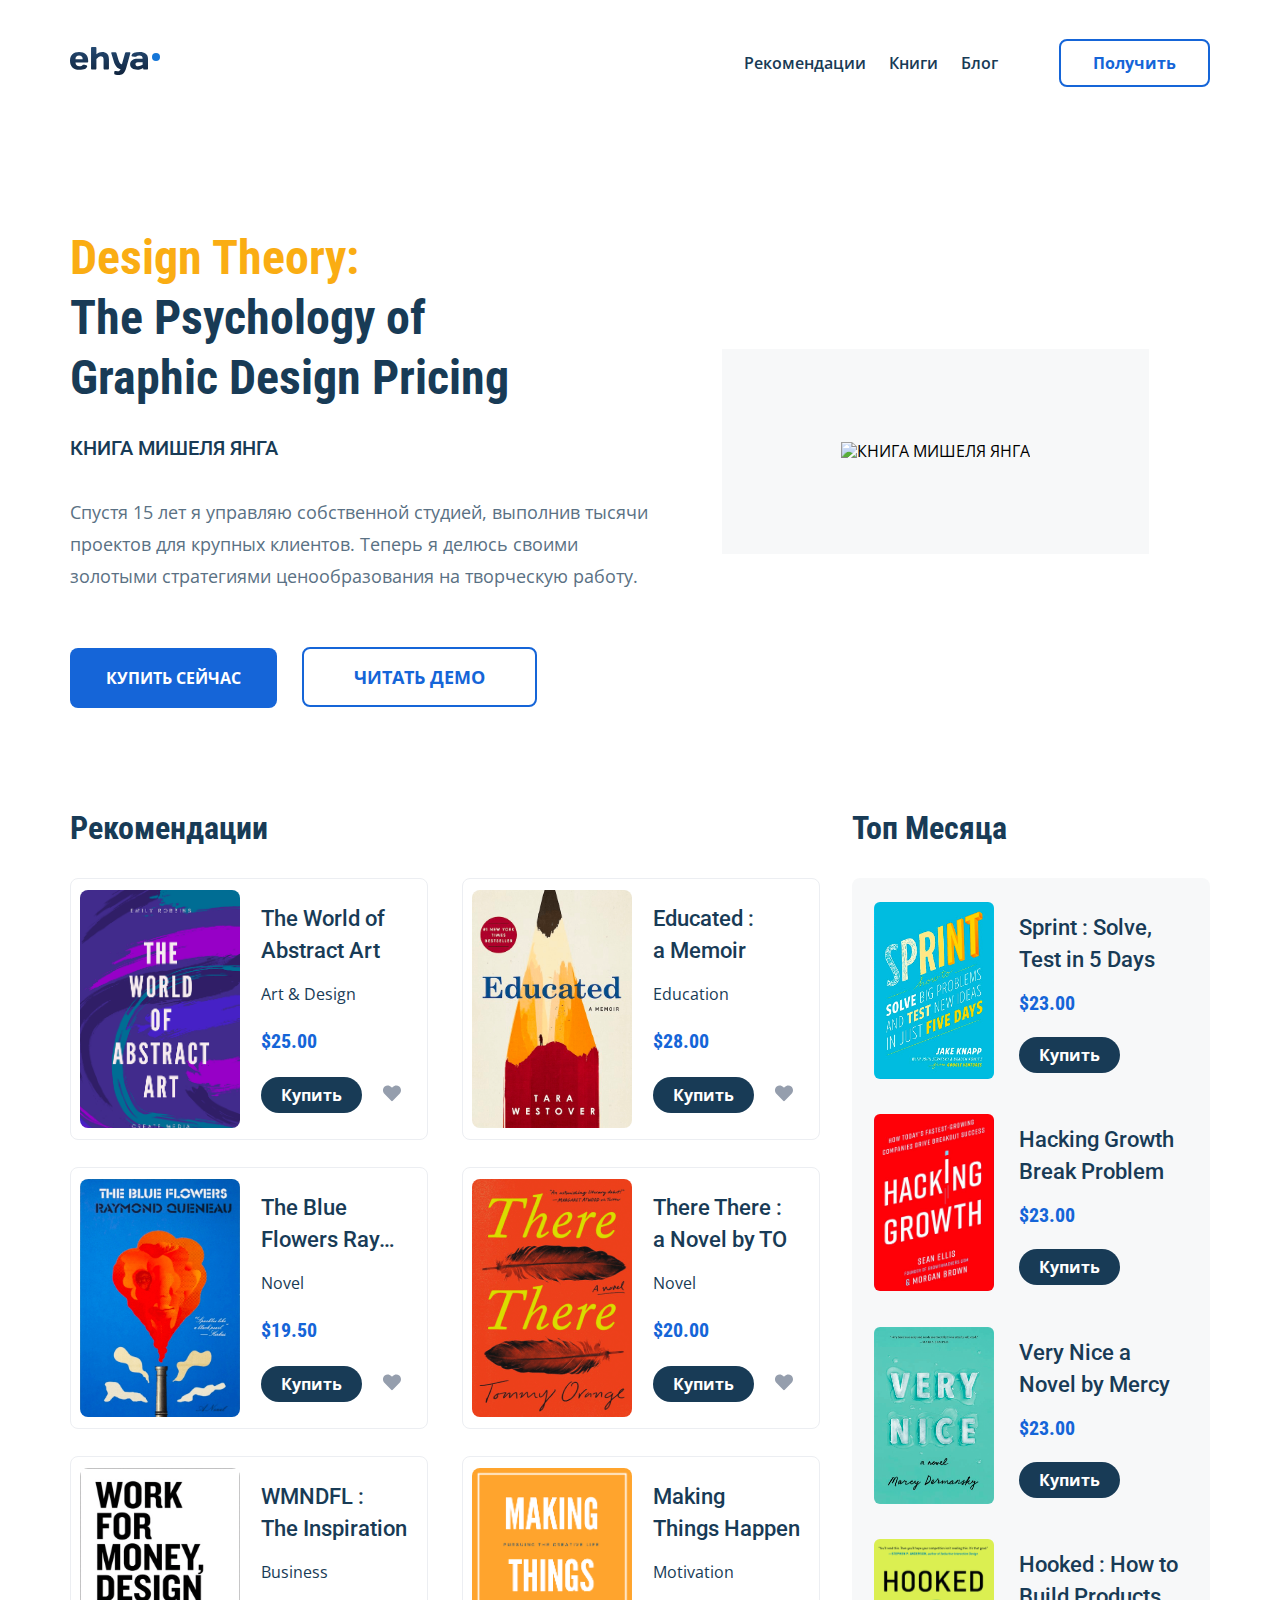
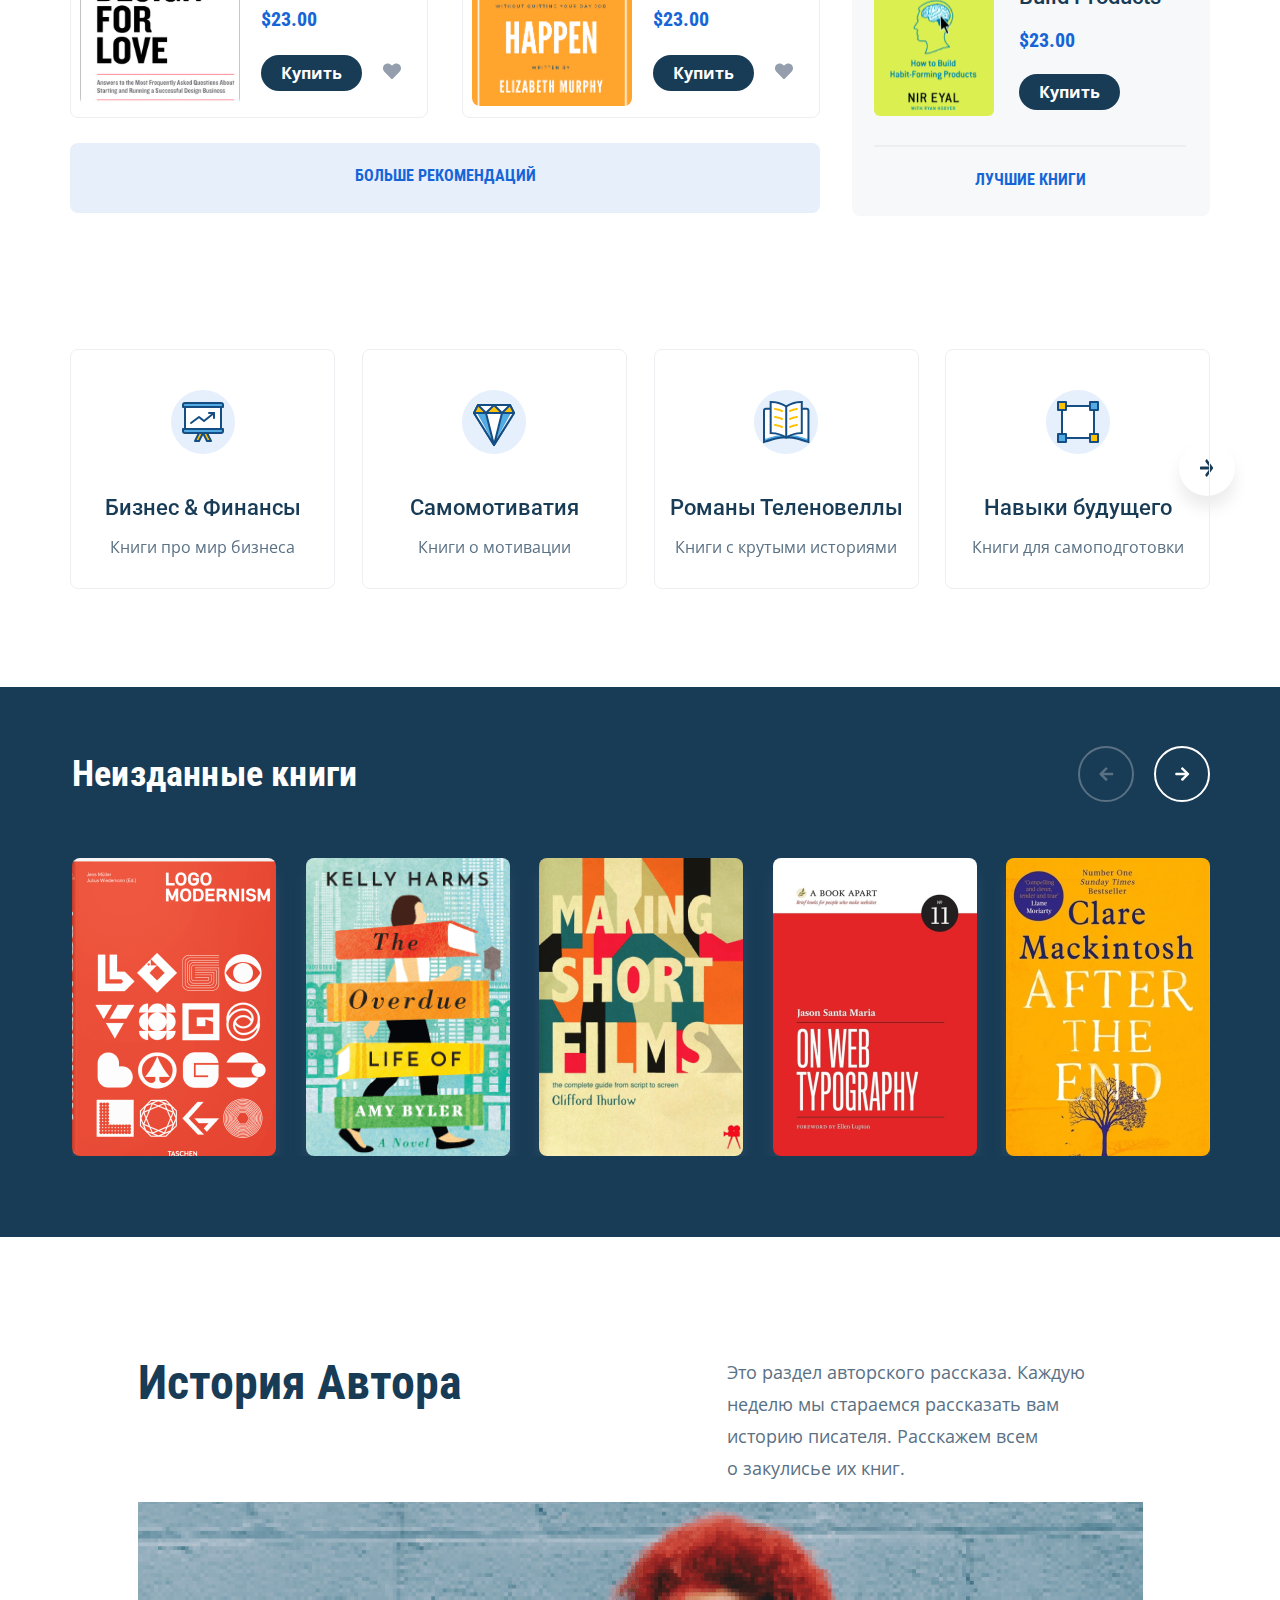
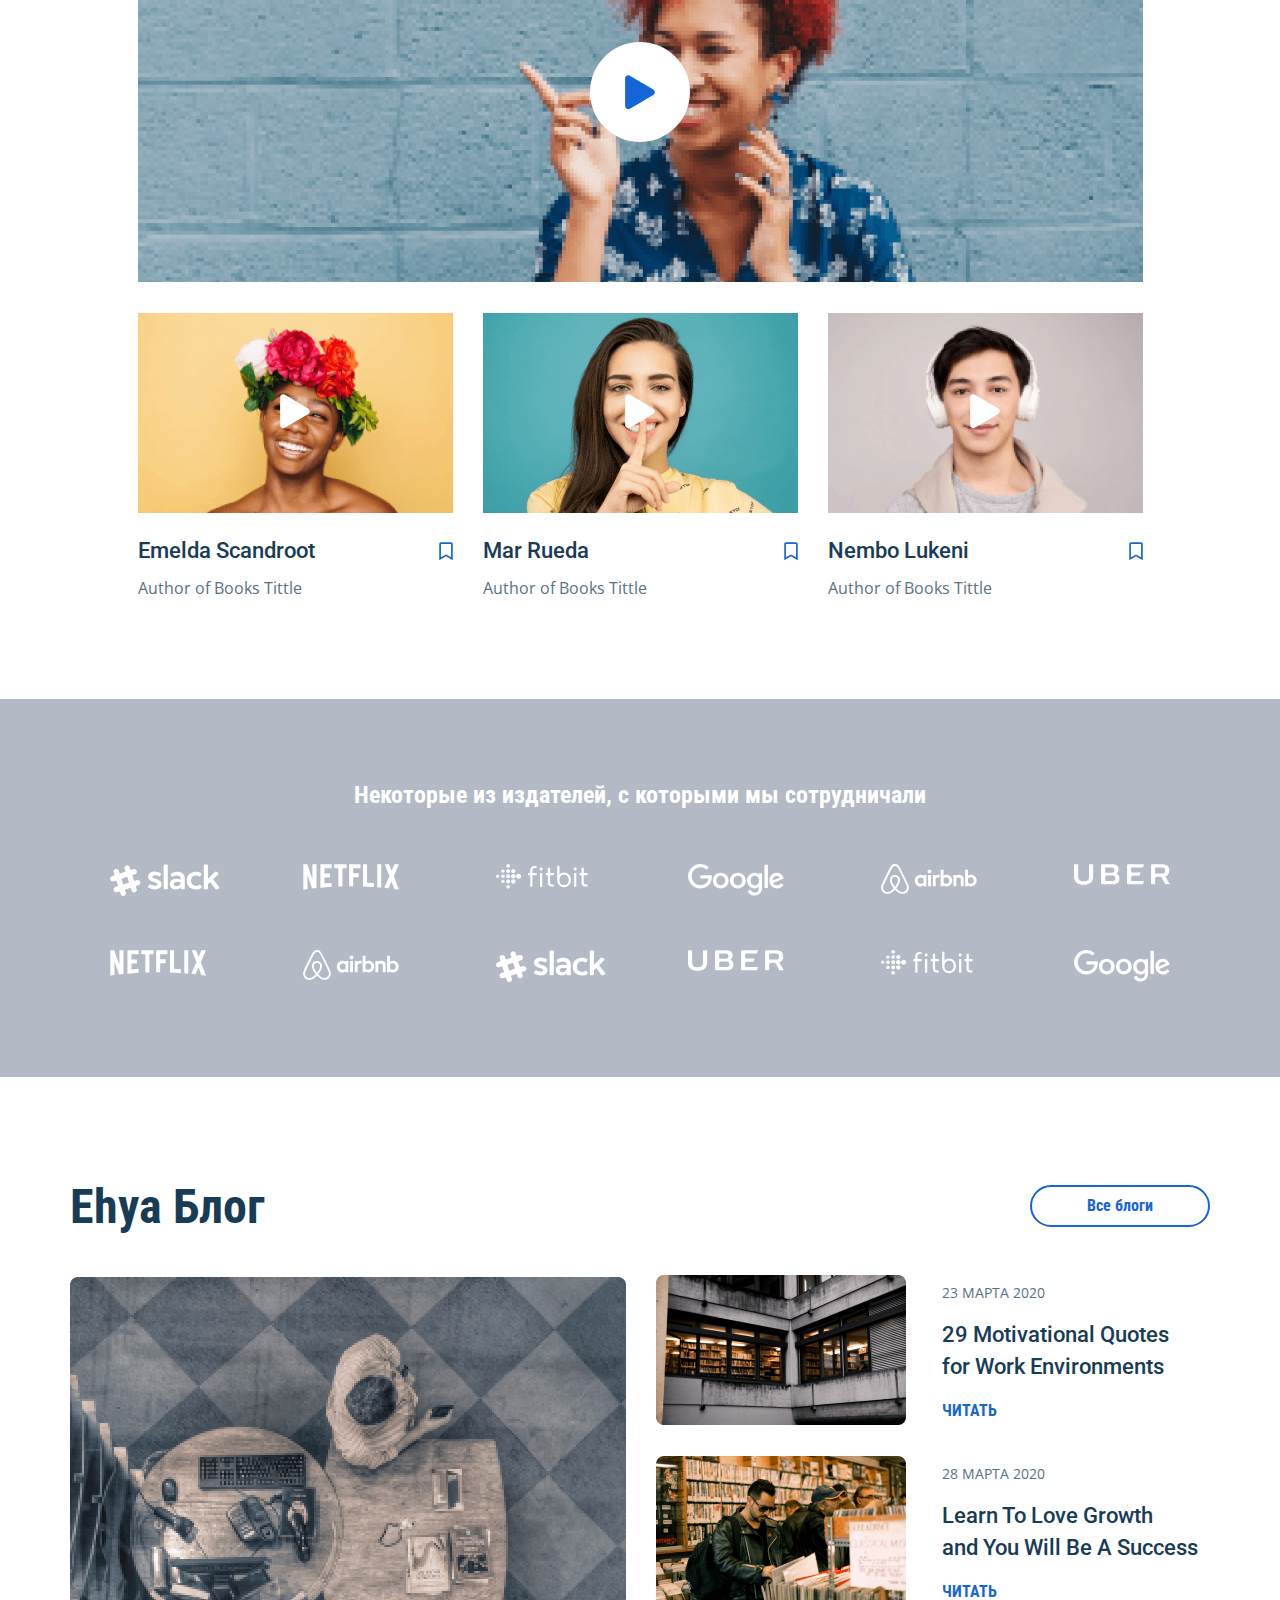
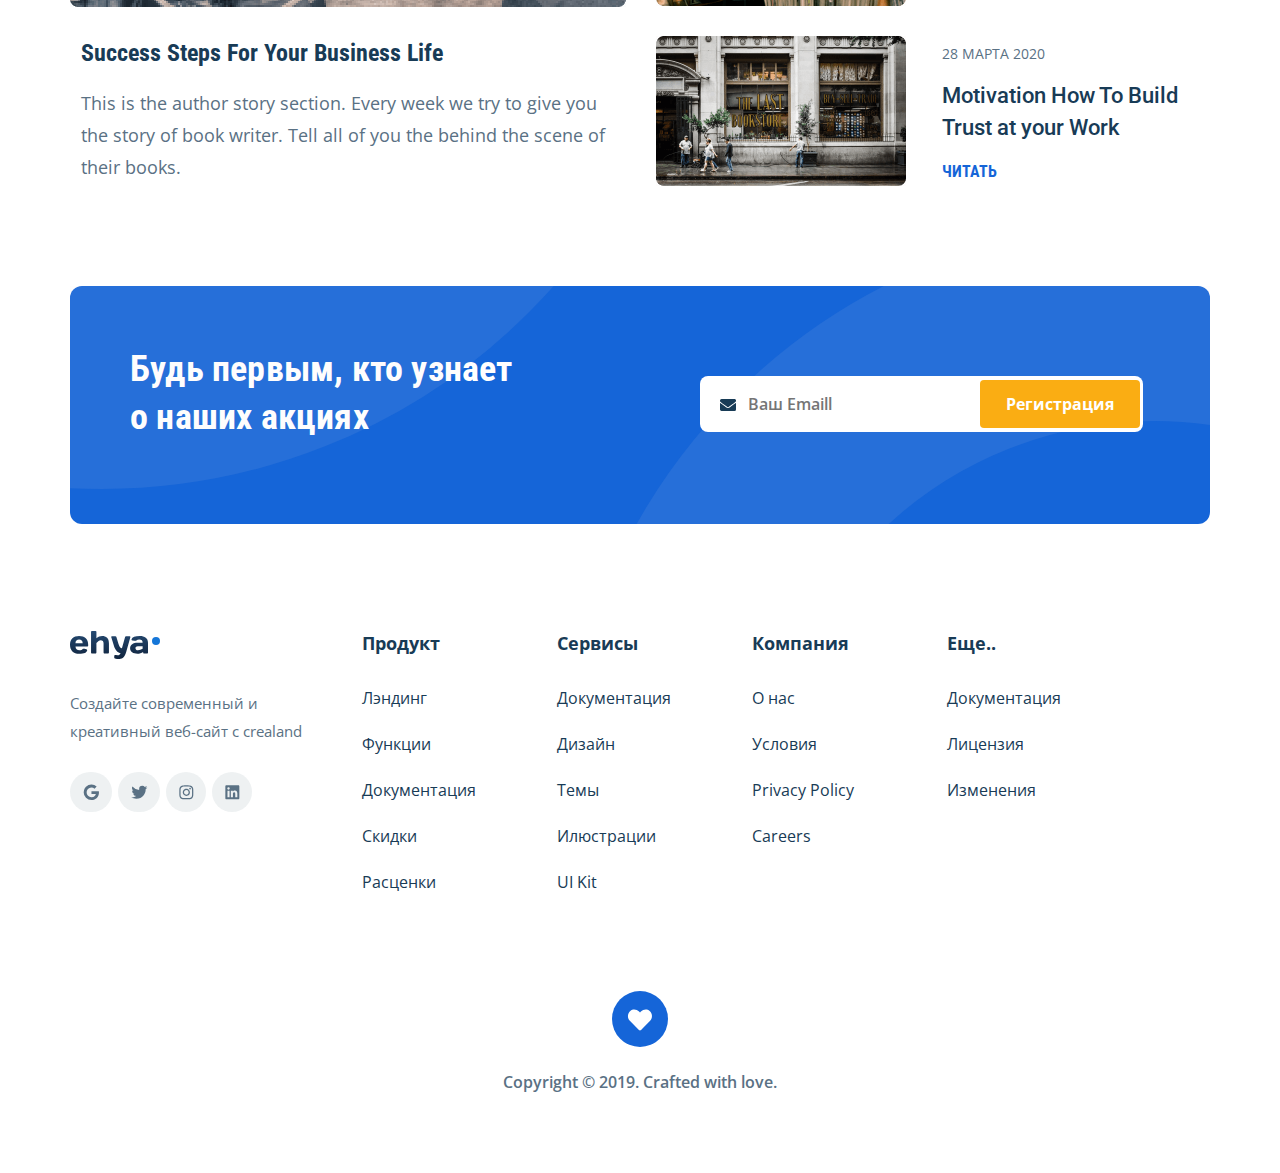
==== commit 923de2e6: "fix bugs" ====
--- a/index.html
+++ b/index.html
@@ -91,7 +91,7 @@
     <!-- /.design -->
 
     <section class="books">
-      <a name="books"></a>
+      <a id="books"></a>
       <div class="container">
         <div class="books-info">
           <div class="books-left">
@@ -366,8 +366,8 @@
     <!-- /.books -->
 
     <!-- слайдер с категориями -->
-    <div class="categories" id="categories">
-      <a name="categories"></a>
+    <div class="categories">
+      <a id="categories"></a>
       <div class="container categories__container">
         <div class="slider-categories categories__slider">
           <div class="swiper-container slider-categories__container">
@@ -910,7 +910,7 @@
     <!-- /.pertners -->
 
     <section class="blog" id="bloging">
-      <a name="blog"></a>
+      <a id="blog"></a>
       <div class="container">
         <div class="blog-wrapper">
           <div class="blog__left">
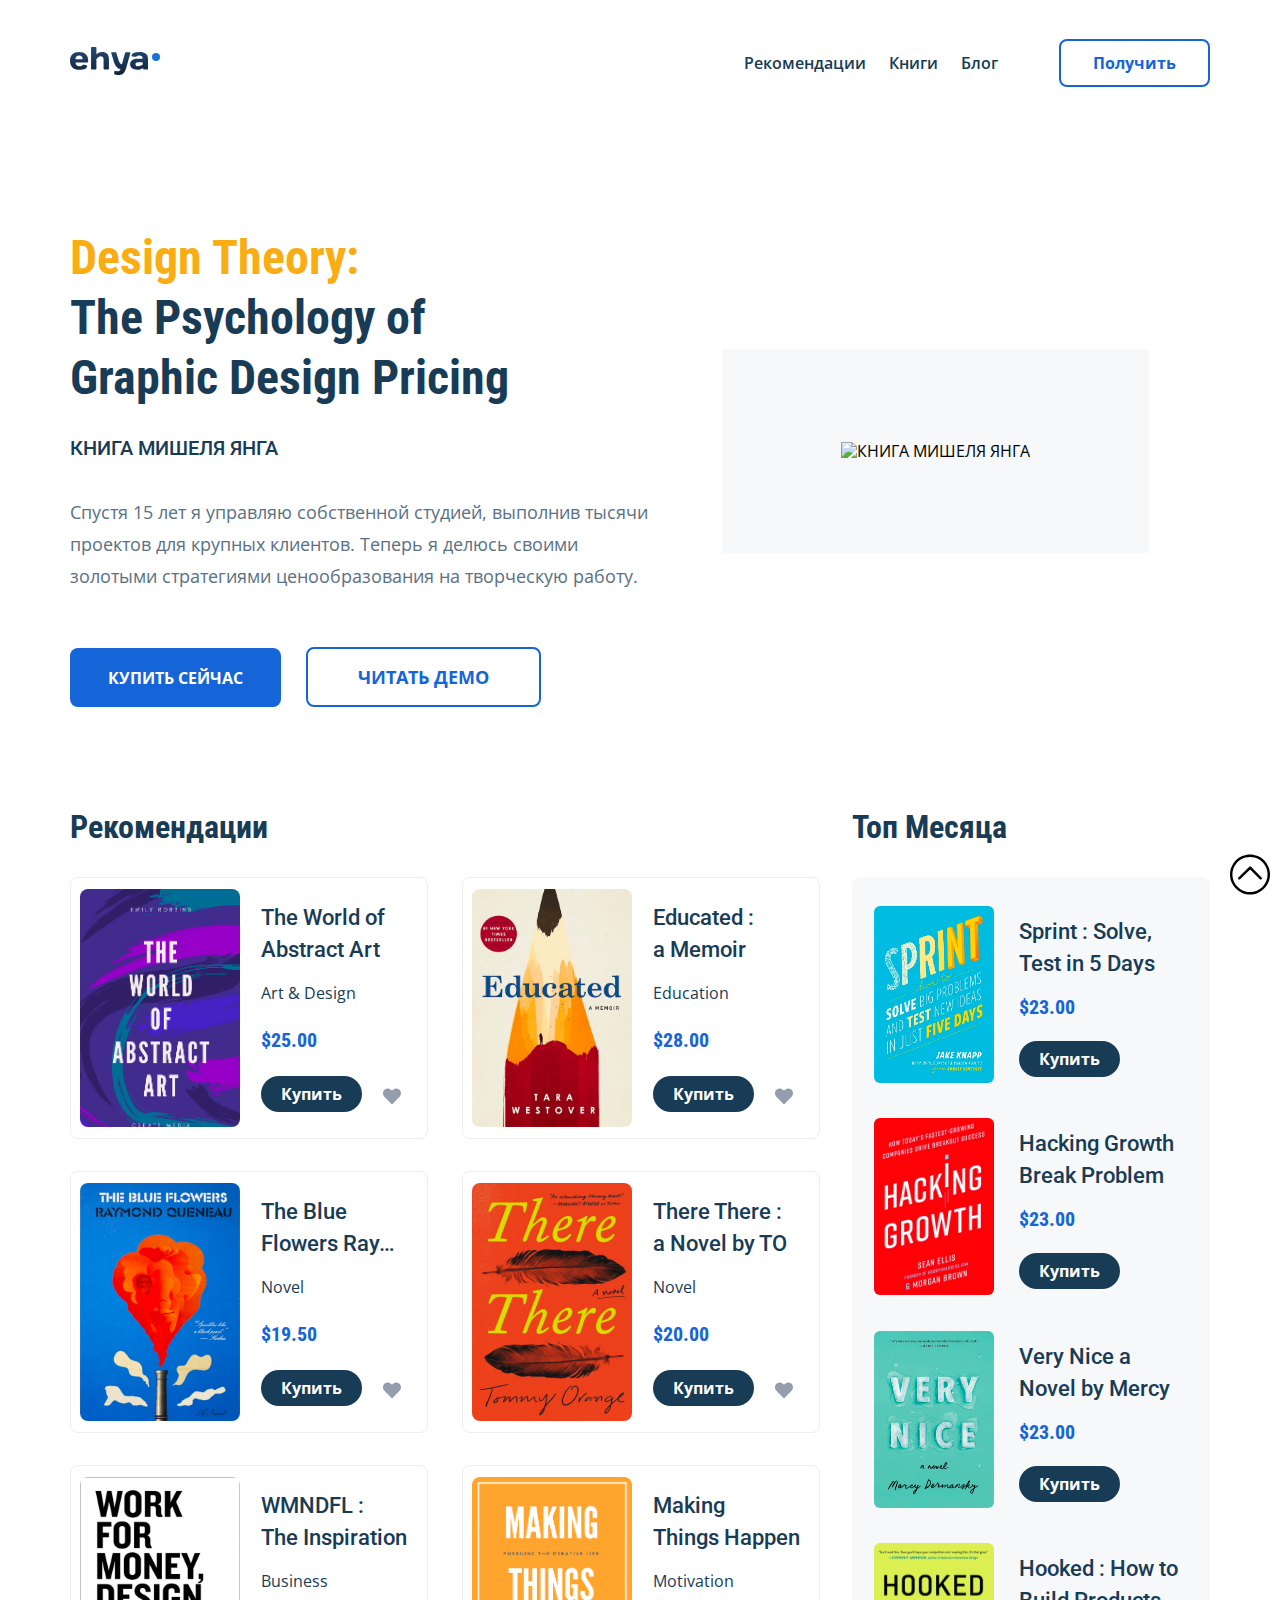
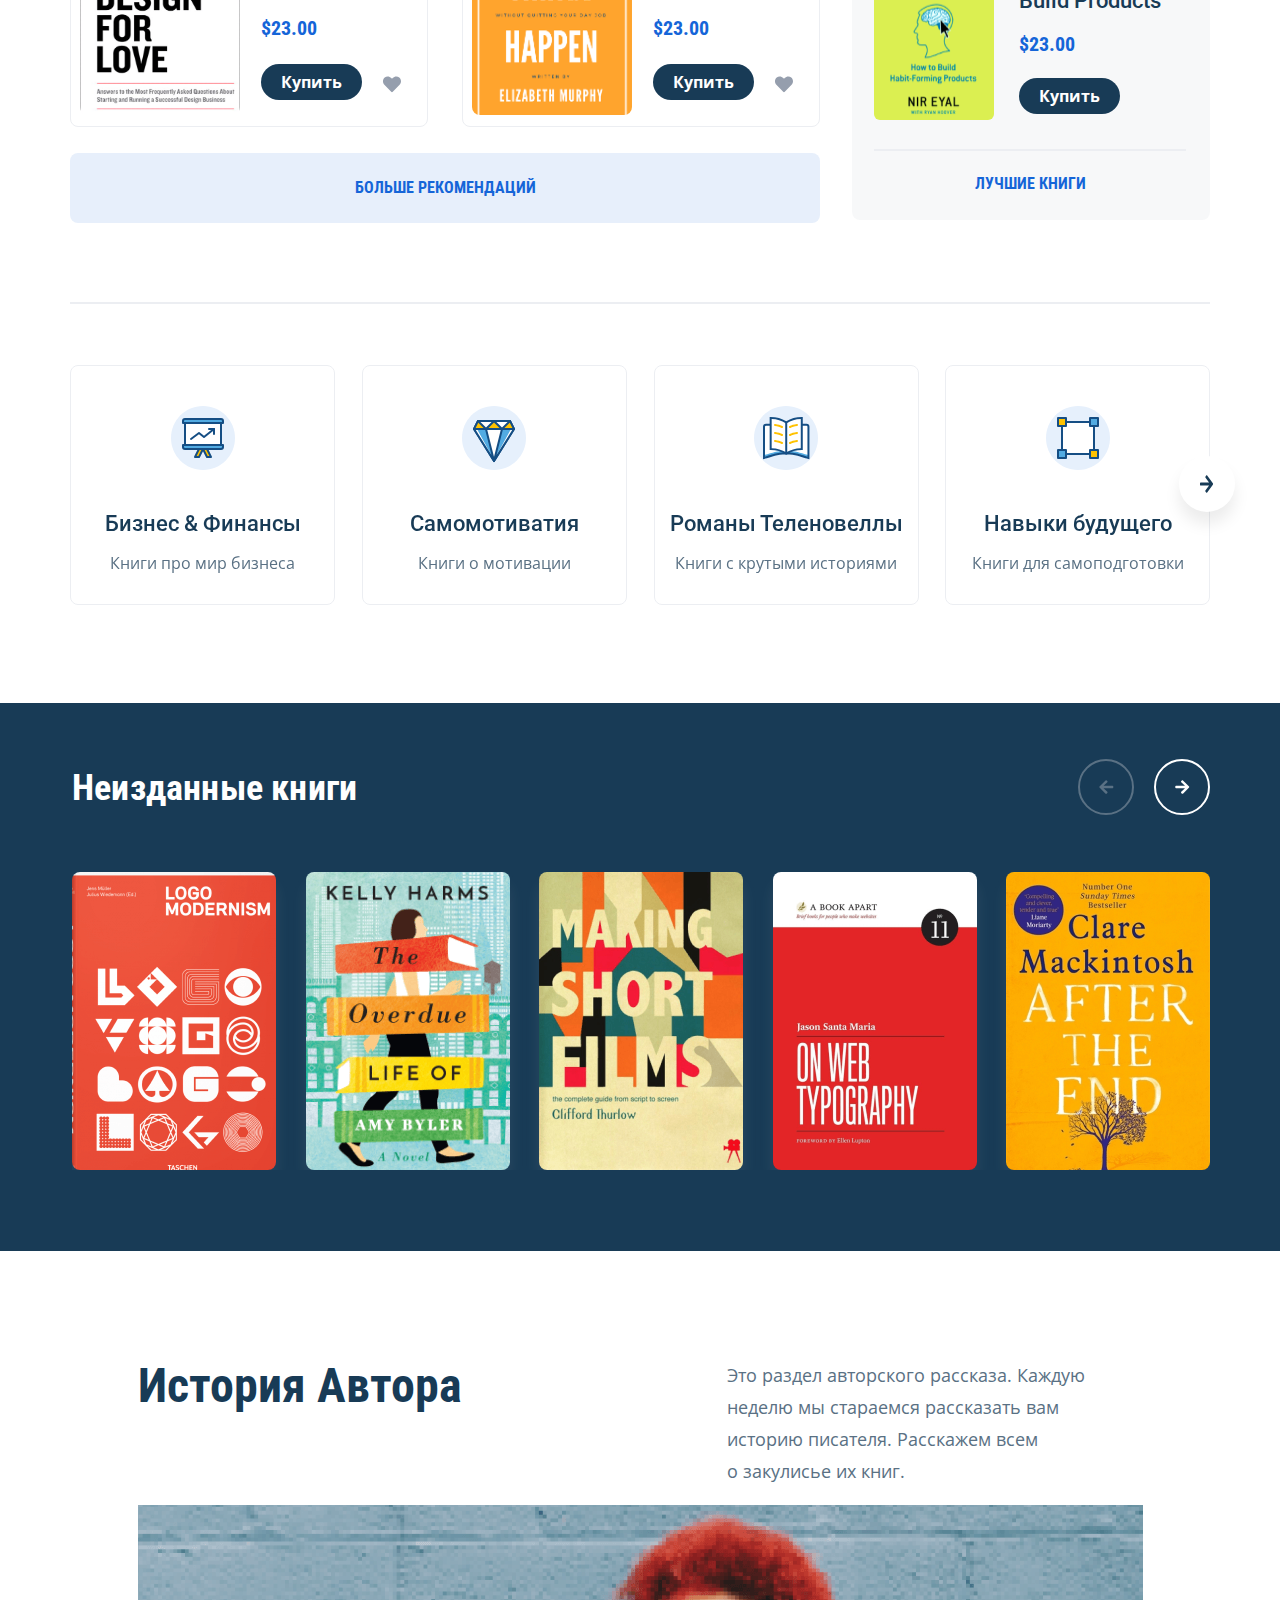
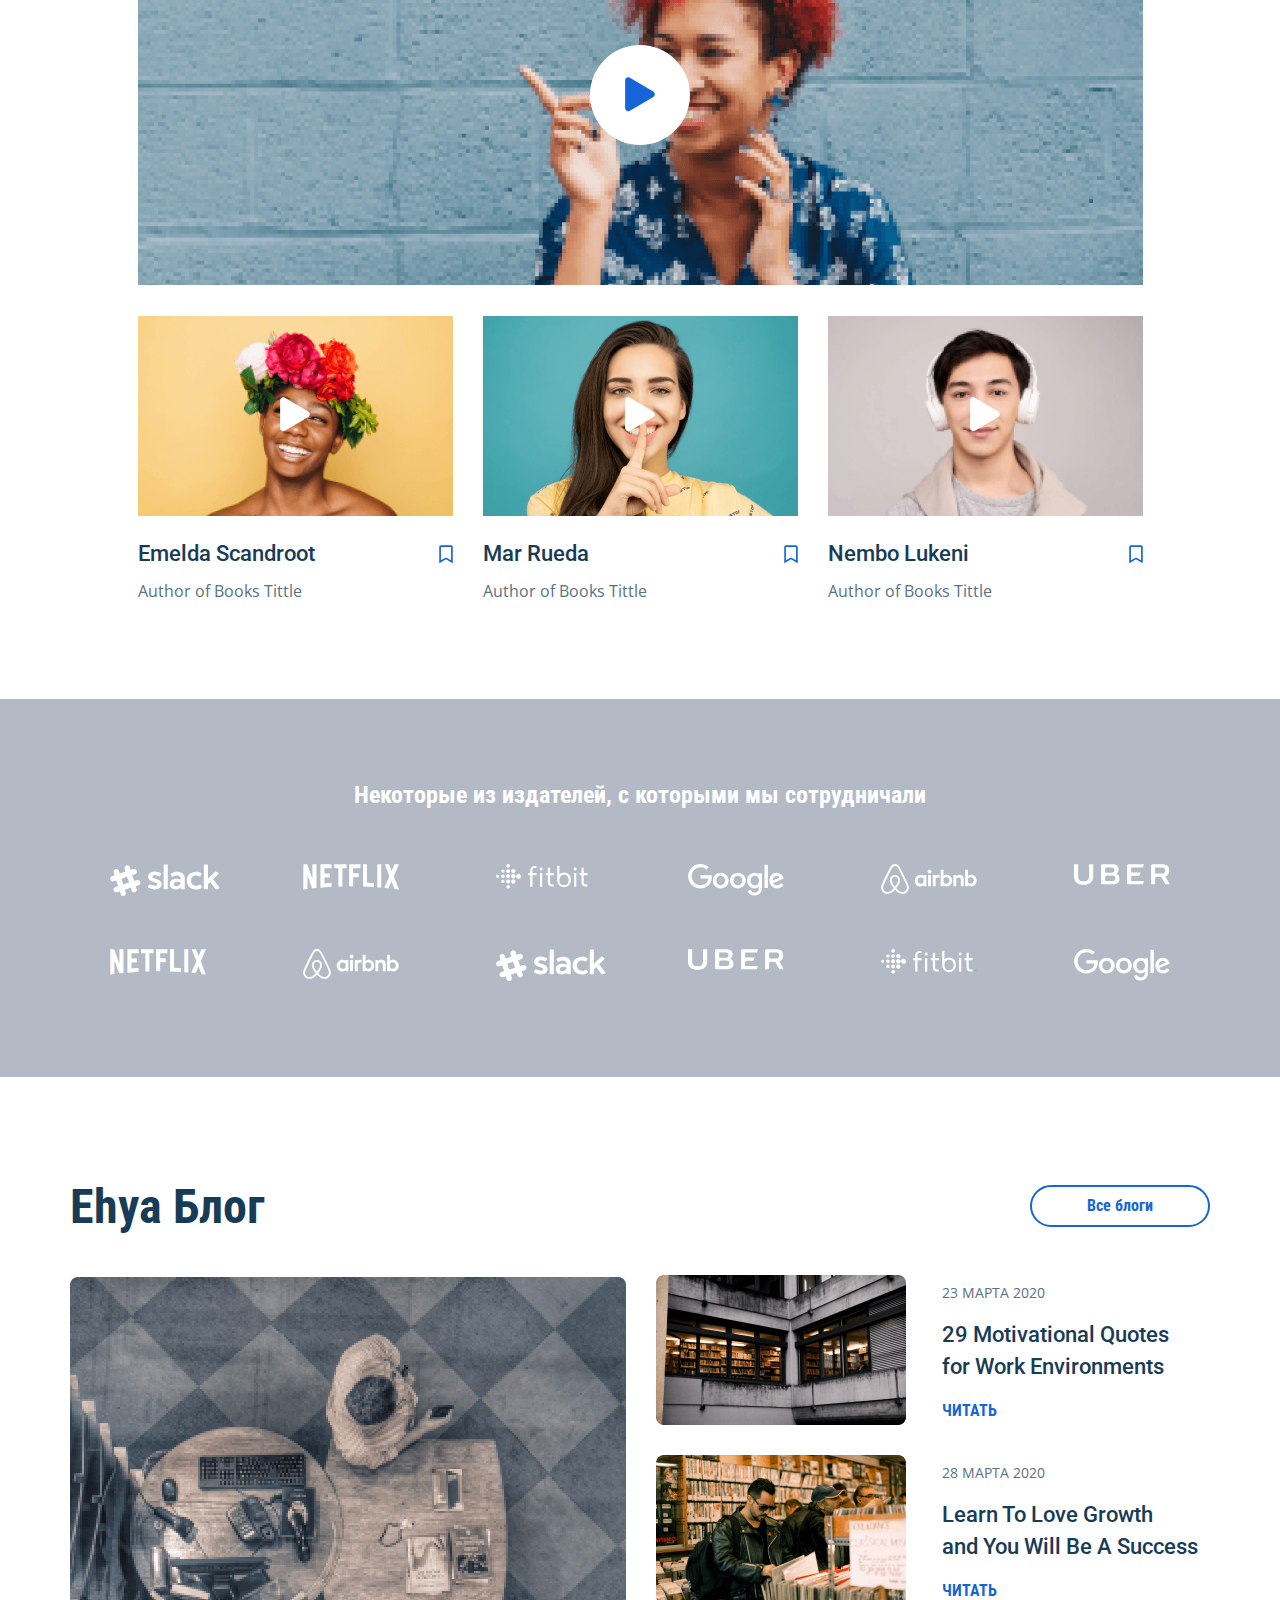
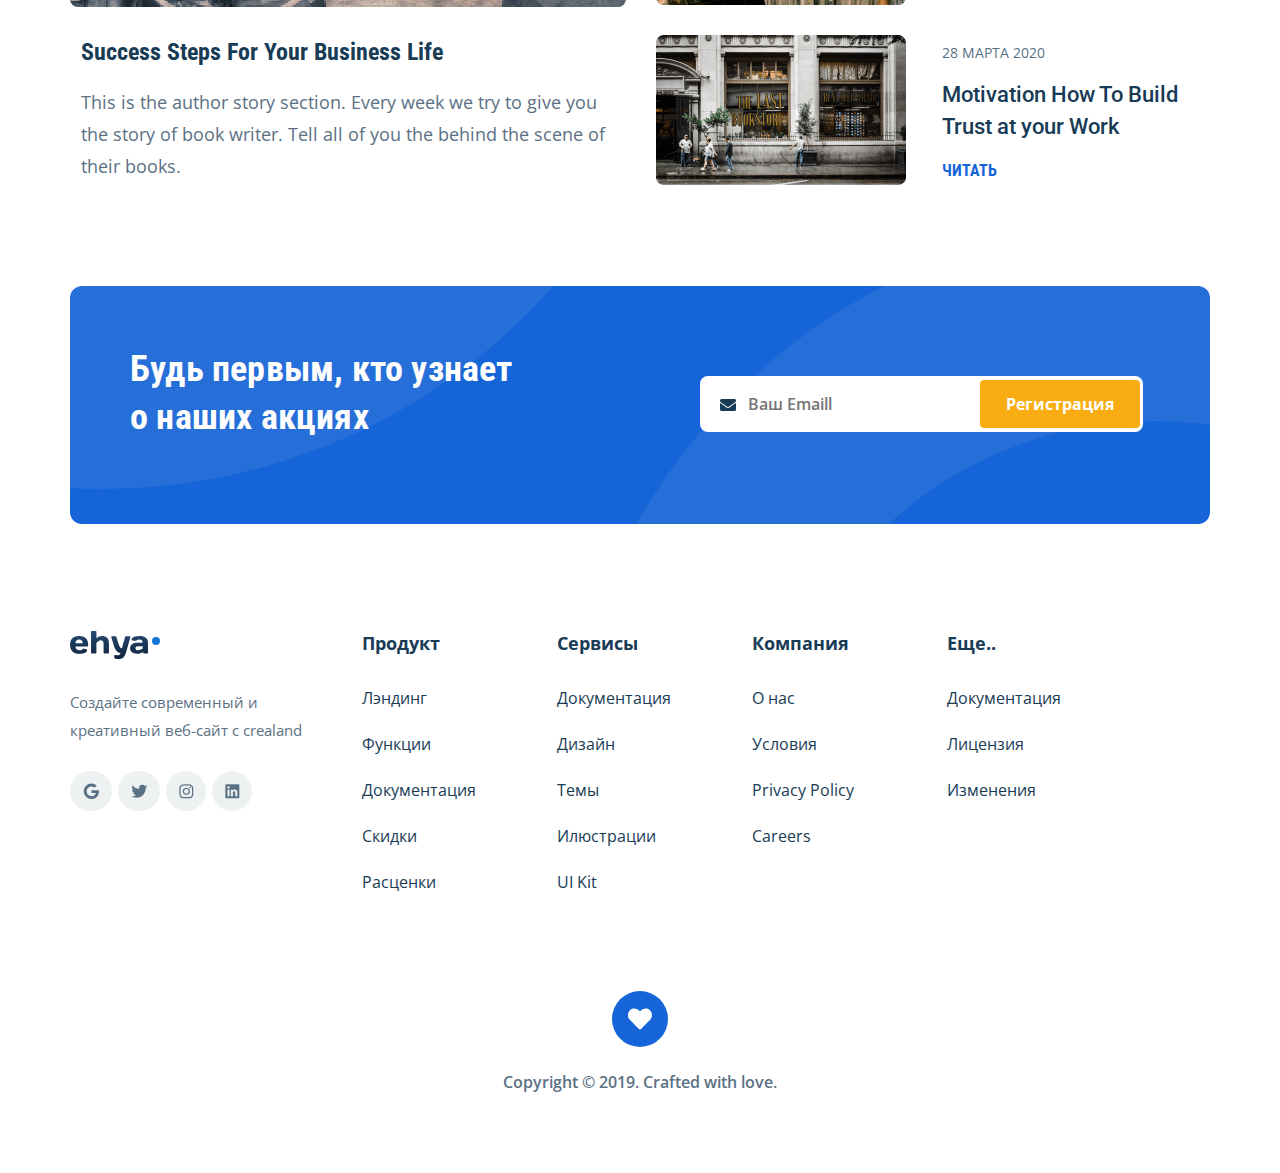
==== commit ae866cb4: "fix" ====
--- a/index.html
+++ b/index.html
@@ -1,5 +1,5 @@
 <!DOCTYPE html>
-<html lang="en">
+<html lang="ru">
   <head>
     <meta charset="UTF-8" />
     <meta http-equiv="X-UA-Compatible" content="IE=edge" />
@@ -360,6 +360,7 @@
           <!-- /.best -->
         </div>
         <!-- /.books-info -->
+        <hr class="books__liner" />
       </div>
       <!-- /.container -->
     </section>
@@ -987,9 +988,9 @@
             <h2 class="stock__title">Будь первым, кто узнает о наших акциях</h2>
           </div>
 
-          <form action="send.php" method="POST" class="stock__form">
+          <form action="send.php" method="post" class="stock__form form">
             <input
-              type="text"
+              type="email"
               class="stock__input"
               placeholder="Ваш Emaill"
               name="email"
@@ -1163,6 +1164,9 @@
       <!-- /.footer-container -->
     </footer>
     <!-- /.footer -->
+    <a href="#" class="home">
+      <img src="img/up-arrow.svg" alt="home" class="home__img" />
+    </a>
 
     <div class="modal">
       <div class="modal__overlay"></div>
@@ -1176,7 +1180,7 @@
           <input
             type="text"
             class="input modal__input"
-            placeholder="Your Full Name*"
+            placeholder="Ваше имя*"
             name="name"
             required
             minlength="2"
@@ -1184,7 +1188,7 @@
           <input
             type="tel"
             class="input modal__input phone"
-            placeholder="Phone Number*"
+            placeholder="Номер телефона*"
             name="phone"
             required
             minlength="17"
@@ -1192,13 +1196,13 @@
           <input
             type="email"
             class="input modal__input"
-            placeholder="Email*"
+            placeholder="Ваша почта*"
             name="email"
             required
           />
           <textarea
             class="modal__message"
-            placeholder="Message"
+            placeholder="Сообщение"
             name="message"
           ></textarea>
           <div class="modal__bottom">
--- a/css/style.css
+++ b/css/style.css
@@ -1,2 +1,2 @@
-*{-webkit-box-sizing:border-box;box-sizing:border-box}body{font-family:'Open Sans', sans-serif;background-color:#fff;margin:0;position:relative;overflow-x:hidden}.container{max-width:1140px;margin:auto}/*! normalize.css v8.0.1 | MIT License | github.com/necolas/normalize.css */html{line-height:1.15;-webkit-text-size-adjust:100%}body{margin:0}main{display:block}h1{font-size:2em;margin:0.67em 0}hr{-webkit-box-sizing:content-box;box-sizing:content-box;height:0;overflow:visible}pre{font-family:monospace, monospace;font-size:1em}a{background-color:transparent}abbr[title]{border-bottom:none;text-decoration:underline;-webkit-text-decoration:underline dotted;text-decoration:underline dotted}b,strong{font-weight:bolder}code,kbd,samp{font-family:monospace, monospace;font-size:1em}small{font-size:80%}sub,sup{font-size:75%;line-height:0;position:relative;vertical-align:baseline}sub{bottom:-0.25em}sup{top:-0.5em}img{border-style:none}button,input,optgroup,select,textarea{font-family:inherit;font-size:100%;line-height:1.15;margin:0}button,input{overflow:visible}button,select{text-transform:none}button,[type="button"],[type="reset"],[type="submit"]{-webkit-appearance:button}button::-moz-focus-inner,[type="button"]::-moz-focus-inner,[type="reset"]::-moz-focus-inner,[type="submit"]::-moz-focus-inner{border-style:none;padding:0}button:-moz-focusring,[type="button"]:-moz-focusring,[type="reset"]:-moz-focusring,[type="submit"]:-moz-focusring{outline:1px dotted ButtonText}fieldset{padding:0.35em 0.75em 0.625em}legend{-webkit-box-sizing:border-box;box-sizing:border-box;color:inherit;display:table;max-width:100%;padding:0;white-space:normal}progress{vertical-align:baseline}textarea{overflow:auto}[type="checkbox"],[type="radio"]{-webkit-box-sizing:border-box;box-sizing:border-box;padding:0}[type="number"]::-webkit-inner-spin-button,[type="number"]::-webkit-outer-spin-button{height:auto}[type="search"]{-webkit-appearance:textfield;outline-offset:-2px}[type="search"]::-webkit-search-decoration{-webkit-appearance:none}::-webkit-file-upload-button{-webkit-appearance:button;font:inherit}details{display:block}summary{display:list-item}template{display:none}[hidden]{display:none}.navbar{padding-top:36px;padding-bottom:36px;background-color:#fff}.navbar-top{display:-webkit-box;display:-ms-flexbox;display:flex;-webkit-box-align:center;-ms-flex-align:center;align-items:center;-webkit-box-pack:justify;-ms-flex-pack:justify;justify-content:space-between}.navbar-right{display:-webkit-box;display:-ms-flexbox;display:flex;-webkit-box-align:center;-ms-flex-align:center;align-items:center}.navbar-menu{list-style-type:none;display:-webkit-box;display:-ms-flexbox;display:flex;padding-left:0}.navbar-menu__link{text-decoration:none;font-style:normal;font-weight:600;font-size:16px;line-height:22px;color:#183B56;cursor:pointer}.navbar-menu__item{margin-right:23px}.navbar__button{background-color:inherit;color:#1565D8;border:2px solid #1565D8;border-radius:8px;font-style:normal;font-weight:700;font-size:16px;line-height:22px;padding:11px 32px 11px 32px;cursor:pointer;margin-left:38px;outline:none}.logo{width:90px}.burger{display:none}.design{padding-top:69px;padding-bottom:100px}.design-grid{display:-webkit-box;display:-ms-flexbox;display:flex}.design-info{padding:46px 67px 0 0;display:-webkit-box;display:-ms-flexbox;display:flex;-webkit-box-orient:vertical;-webkit-box-direction:normal;-ms-flex-direction:column;flex-direction:column}.design-wrapper{padding:93px 119px;background-color:rgba(179,186,197,0.1);text-align:center;-ms-flex-item-align:center;-ms-grid-row-align:center;align-self:center}.design__title{font-family:'Roboto Condensed', sans-serif;font-style:normal;font-weight:bold;font-size:48px;line-height:60px;color:#FAAD13;margin-bottom:0;margin-top:-13px}.design__title-additionally{font-family:'Roboto Condensed', sans-serif;font-style:normal;font-weight:bold;font-size:48px;line-height:60px;color:#183B56;margin-top:0;margin-bottom:28px}.design__title-author{color:#183B56;font-family:'Roboto', sans-serif;font-style:normal;font-weight:500;font-size:20px;line-height:24px;margin-top:0;margin-bottom:36px}.design__text{font-style:normal;font-weight:normal;font-size:18px;line-height:32px;color:#5A7184;max-width:585px;margin-top:0;margin-bottom:56px;max-height:200px;overflow:auto}.button__buy{font-style:normal;font-weight:bold;font-size:16px;line-height:22px;text-align:center;text-transform:uppercase;color:#fff;cursor:pointer;outline:none;border-radius:8px;padding:19px 36px;border:none;background-color:#1565D8;margin-right:21px}.button__read{font-size:18px;line-height:25px;background-color:#fff;border:2px solid #1565D8;color:#1565D8;padding:16px 50px;cursor:pointer;outline:none;text-decoration:none;text-transform:uppercase;font-style:normal;font-weight:bold;border-radius:8px}.books{padding-bottom:80px}.books-info{display:-webkit-box;display:-ms-flexbox;display:flex}.books__line{border:1px solid #ECEEF2}.books-title{color:#183B56;font-family:'Roboto Condensed', sans-serif;font-style:normal;font-weight:bold;font-size:32px;line-height:40px;margin-top:0;margin-bottom:30px}.books-wrapper{display:-webkit-box;display:-ms-flexbox;display:flex;-ms-flex-wrap:wrap;flex-wrap:wrap;-webkit-box-pack:justify;-ms-flex-pack:justify;justify-content:space-between;width:750px}.books-more{width:100%;height:72px;border-radius:8px;background-color:rgba(21,101,216,0.1);cursor:pointer;outline:none;border:none}.books-rec{font-family:Roboto Condensed;font-style:normal;font-weight:bold;font-size:16px;line-height:20px;text-align:center;color:#1565d8}.books__line{border:1px solid #ECEEF2;margin-bottom:23px;margin-top:-7px}.books__best{text-transform:uppercase;font-family:'Roboto Condensed', sans-serif;color:#1565D8;font-style:normal;font-weight:bold;font-size:16px;line-height:20px;text-align:center}.books-left{margin-right:32px}.card{border:1px solid #ECEEF2;border-radius:8px;display:-webkit-box;display:-ms-flexbox;display:flex;width:358px;min-height:260px;margin-bottom:27px}.card__image{width:160px;height:238px;border-radius:8px;overflow:hidden}.card__img{width:100%;height:100%;-o-object-fit:cover;object-fit:cover;-o-object-position:0 0;object-position:0 0}.card__title{display:inline-block;font-family:'Roboto', sans-serif;color:#183B56;font-style:normal;font-weight:500;font-size:22px;line-height:32px;margin-bottom:16px}.card__subtitle{display:inline-block;font-family:'Open Sans', sans-serif;color:#183B56;font-style:normal;font-weight:normal;font-size:16px;line-height:22px;margin-bottom:24px}.card__price{display:inline-block;font-family:'Roboto Condensed', sans-serif;color:#1565D8;font-style:normal;font-weight:bold;font-size:20px;line-height:24px;margin-bottom:24px}.card-left{padding-top:11px;padding-left:9px;padding-bottom:11px}.card-right{display:-webkit-box;display:-ms-flexbox;display:flex;-webkit-box-orient:vertical;-webkit-box-direction:normal;-ms-flex-direction:column;flex-direction:column;padding:24px 0 26px 21px}.card__bought{display:-webkit-box;display:-ms-flexbox;display:flex;-webkit-box-align:center;-ms-flex-align:center;align-items:center}.card__button{background-color:#183B56;border-radius:200px;border:none;padding:7px 20px;font-family:'Open Sans', sans-serif;font-style:normal;font-weight:bold;font-size:16px;line-height:22px;color:#fff;margin-right:20px;cursor:pointer}.card__like{fill:#959EAD;width:21px;height:21px;cursor:pointer}.card__like--active{fill:red}.further{background-color:rgba(21,101,216,0.1);padding-top:23px;padding-bottom:27px;text-align:center;border-radius:8px;margin-top:-2px}.further__link{text-decoration:none;text-transform:uppercase;font-family:'Roboto Condensed', sans-serif;color:#1565D8;font-style:normal;font-weight:bold;font-size:16px;line-height:20px}.best__title{color:#183B56;font-family:'Roboto Condensed', sans-serif;font-style:normal;font-weight:bold;font-size:32px;line-height:40px;margin-top:0;margin-bottom:30px}.best__name{display:inline-block;font-family:'Roboto', sans-serif;color:#183B56;font-style:normal;font-weight:500;font-size:22px;line-height:32px;margin-bottom:15px}.best__price{display:inline-block;font-family:'Roboto Condensed', sans-serif;color:#1565D8;font-style:normal;font-weight:bold;font-size:20px;line-height:24px;margin-bottom:22px}.best__button{background-color:#183B56;border-radius:200px;border:none;padding:7px 20px;font-family:'Open Sans', sans-serif;font-style:normal;font-weight:bold;font-size:16px;line-height:22px;color:#fff;width:101px;cursor:pointer}.best__img{width:120px;height:177px;border-radius:6px}.best-card{display:-webkit-box;display:-ms-flexbox;display:flex;margin-bottom:32px}.best-block{background-color:rgba(179,186,197,0.1);border-radius:8px;padding:24px 24px 26px 22px;display:-webkit-box;display:-ms-flexbox;display:flex;-webkit-box-orient:vertical;-webkit-box-direction:normal;-ms-flex-direction:column;flex-direction:column}.best__right{padding-left:25px;padding-bottom:8px;padding-top:10px;display:-webkit-box;display:-ms-flexbox;display:flex;-webkit-box-orient:vertical;-webkit-box-direction:normal;-ms-flex-direction:column;flex-direction:column}.best__line{border:1px solid #ECEEF2;margin-bottom:23px;margin-top:-7px}.best__book{text-transform:uppercase;font-family:'Roboto Condensed', sans-serif;color:#1565D8;font-style:normal;font-weight:bold;font-size:16px;line-height:20px;text-align:center}.categories__container{position:relative;margin-bottom:91px;padding-top:53px;height:300px}.slide-button{position:absolute;background:#fff;width:56px;height:56px;border:none;cursor:pointer;border-radius:2000px;-webkit-box-shadow:0px 12px 16px rgba(0,0,0,0.08);box-shadow:0px 12px 16px rgba(0,0,0,0.08);display:-webkit-box;display:-ms-flexbox;display:flex;-webkit-box-align:center;-ms-flex-align:center;align-items:center;-webkit-box-pack:center;-ms-flex-pack:center;justify-content:center}.slide-button__img{width:14px;height:18px}.slide-button--next{top:48%;right:-25px}.slide-button--prev{top:46%;left:-56px;-webkit-transform:translate(50%, 10%);transform:translate(50%, 10%)}.slide-categories{margin:0;padding:0;width:265px}.slide-categories__block{-webkit-box-sizing:border-box;box-sizing:border-box;display:-webkit-box;display:-ms-flexbox;display:flex;-webkit-box-orient:vertical;-webkit-box-direction:normal;-ms-flex-direction:column;flex-direction:column;border-radius:8px;border:1px solid #ECEEF2;padding:40px 5px 30px 5px;-webkit-box-align:center;-ms-flex-align:center;align-items:center;-webkit-box-pack:justify;-ms-flex-pack:justify;justify-content:space-between;width:265px;margin:auto;overflow:auto}.slide-block__name{margin-bottom:12px;font-family:'Roboto', sans-serif;color:#183B56;font-style:normal;font-weight:500;font-size:22px;line-height:32px}.slide-block__subname{font-family:'Open Sans', sans-serif;color:#5A7184;font-style:normal;font-weight:normal;font-size:16px;line-height:22px}.slide-block__text{display:-webkit-box;display:-ms-flexbox;display:flex;-webkit-box-orient:vertical;-webkit-box-direction:normal;-ms-flex-direction:column;flex-direction:column;-webkit-box-align:center;-ms-flex-align:center;align-items:center;-webkit-box-pack:center;-ms-flex-pack:center;justify-content:center}.slide__img{width:64px;margin-bottom:35px}.swiper-container{overflow:hidden;margin-right:auto;margin-left:auto}.swiper-button-disabled{display:none}.swiper-button-disabled:hover{-webkit-filter:none;filter:none}.unreleased{background-color:#183B56}.unreleased__container{padding:34px 0 81px 2px;position:relative}.unreleased__wrapper-top{display:-webkit-box;display:-ms-flexbox;display:flex;-webkit-box-pack:justify;-ms-flex-pack:justify;justify-content:space-between}.unreleased__wrapper-slide{display:-webkit-box;display:-ms-flexbox;display:flex;-webkit-box-pack:justify;-ms-flex-pack:justify;justify-content:space-between;width:132px}.unreleased__wrapper-button{width:56px;height:56px}.unreleased__button{width:56px;height:56px;border:2px solid #fff;border-radius:2000px;padding:18px;background-color:transparent;display:block;margin-top:25px}.unreleased__button:disabled{cursor:default;border:2px solid #5A7184}.unreleased__title{font-family:'Roboto Condensed', sans-serif;font-style:normal;font-weight:bold;font-size:36px;line-height:48px;letter-spacing:0.2px;color:#fff;margin-bottom:60px}.slide-unreleased__wrapp{width:204px;height:298px;border-radius:8px;position:relative;overflow:hidden;-webkit-box-shadow:0px 12px 16px rgba(253,247,247,0.08);box-shadow:0px 12px 16px rgba(253,247,247,0.08)}.slide-unreleased__wrapp__img{height:100%;width:100%}.swiper-button-disabled .svg-unreleased{cursor:default;fill:#5A7184}.svg-unreleased{fill:#fff;width:15px;height:14px}.svg__title{font-family:'Roboto Condensed', sans-serif;font-style:normal;font-weight:bold;font-size:36px;line-height:48px;letter-spacing:0.2px;color:#fff;margin-bottom:60px}.history{padding-top:76px;padding-bottom:100px}.history__container{width:1005px;margin:auto}.history__title{display:inline-block;font-family:'Roboto Condensed', sans-serif;color:#183B56;font-style:normal;font-weight:bold;font-size:48px;line-height:60px}.history__text{display:inline-block;font-family:'Open Sans', sans-serif;color:#5A7184;font-style:normal;font-weight:normal;font-size:18px;line-height:32px;width:385px;margin-right:31px;margin-top:43px}.history__about{display:-webkit-box;display:-ms-flexbox;display:flex;-webkit-box-pack:justify;-ms-flex-pack:justify;justify-content:space-between;width:1005px}.history__big{position:relative;margin-bottom:31px;display:-webkit-box;display:-ms-flexbox;display:flex;-webkit-box-pack:center;-ms-flex-pack:center;justify-content:center;-webkit-box-align:center;-ms-flex-align:center;align-items:center}.history__video{position:relative}.history__play{background-color:#fff;width:100px;height:100px;border-radius:2000px;display:-webkit-box;display:-ms-flexbox;display:flex;-webkit-box-pack:center;-ms-flex-pack:center;justify-content:center;-webkit-box-align:center;-ms-flex-align:center;align-items:center;position:absolute;cursor:pointer}.history__block{width:1005px;display:-webkit-box;display:-ms-flexbox;display:flex;-webkit-box-pack:justify;-ms-flex-pack:justify;justify-content:space-between}.history__card{position:relative}.history__mini{width:315px;height:200px;position:relative;margin-bottom:22px;display:-webkit-box;display:-ms-flexbox;display:flex;-webkit-box-align:center;-ms-flex-align:center;align-items:center;-webkit-box-pack:center;-ms-flex-pack:center;justify-content:center}.history__img{position:relative}.history__button{cursor:pointer;position:absolute}.history__describe{display:-webkit-box;display:-ms-flexbox;display:flex;-webkit-box-pack:justify;-ms-flex-pack:justify;justify-content:space-between}.history__group{display:-webkit-box;display:-ms-flexbox;display:flex;-webkit-box-orient:vertical;-webkit-box-direction:normal;-ms-flex-direction:column;flex-direction:column}.history__name{font-family:'Roboto', sans-serif;color:#183B56;font-style:normal;font-weight:500;font-size:22px;line-height:32px;margin-bottom:10px}.history__subname{font-family:'Open Sans', sans-serif;color:#5A7184;font-style:normal;font-weight:normal;font-size:16px;line-height:22px}.history__store{margin-top:7px;cursor:pointer}.partners{background-color:#B3BAC5;padding-top:80px;padding-bottom:42px;position:relative}.partners__container{width:1060px;margin:auto}.partners__title{text-align:center;font-family:'Roboto Condensed', sans-serif;color:#fff;font-style:normal;font-weight:bold;font-size:24px;line-height:32px;margin-top:0;margin-bottom:53px}.partners__block-first{display:-webkit-box;display:-ms-flexbox;display:flex;-ms-flex-wrap:wrap;flex-wrap:wrap;-webkit-box-pack:justify;-ms-flex-pack:justify;justify-content:space-between}.partners__block-second{display:-webkit-box;display:-ms-flexbox;display:flex;-ms-flex-wrap:wrap;flex-wrap:wrap;-webkit-box-pack:justify;-ms-flex-pack:justify;justify-content:space-between}.partners__card{width:96px;margin-bottom:50px}.blog{padding-top:100px;padding-bottom:50px;position:relative}.blog__left{width:556px;display:-webkit-box;display:-ms-flexbox;display:flex;-webkit-box-orient:vertical;-webkit-box-direction:normal;-ms-flex-direction:column;flex-direction:column;margin-right:30px}.blog__title{font-family:'Roboto Condensed', sans-serif;color:#183B56;font-style:normal;font-weight:bold;font-size:48px;line-height:60px;margin-bottom:40px;margin-top:0}.blog__block-big{border-radius:8px;margin-bottom:26px}.blog__name{font-family:'Roboto Condensed', sans-serif;color:#183B56;font-style:normal;font-weight:bold;font-size:24px;line-height:32px;margin-left:11px}.blog__text{font-family:'Open Sans', sans-serif;color:#5A7184;font-style:normal;font-weight:normal;font-size:18px;line-height:32px;margin-left:11px}.blog-wrapper{display:-webkit-box;display:-ms-flexbox;display:flex}.blog__all{display:-webkit-box;display:-ms-flexbox;display:flex;-webkit-box-pack:end;-ms-flex-pack:end;justify-content:end;margin-bottom:48px}.blog__button{border:2px solid #1565D8;border-radius:22px;padding:9px 55px;margin-top:8px;background-color:#fff;font-style:normal;font-weight:bold;font-size:16px;line-height:20px;font-family:'Roboto Condensed', sans-serif;cursor:pointer;outline:none;text-decoration:none;color:#1565D8}.blog__right{display:-webkit-box;display:-ms-flexbox;display:flex;-webkit-box-orient:vertical;-webkit-box-direction:normal;-ms-flex-direction:column;flex-direction:column}.blog__card{display:-webkit-box;display:-ms-flexbox;display:flex;margin-bottom:27px}.blog__card-left{border-radius:8px;margin-right:36px}.blog__card-right{display:-webkit-box;display:-ms-flexbox;display:flex;-webkit-box-orient:vertical;-webkit-box-direction:normal;-ms-flex-direction:column;flex-direction:column}.blog__data{font-family:'Open Sans', sans-serif;color:#5A7184;font-style:normal;font-weight:normal;font-size:14px;line-height:20px;text-transform:uppercase;margin-bottom:16px;margin-top:8px}.blog__subname{font-family:'Roboto', sans-serif;color:#183B56;font-style:normal;font-weight:500;font-size:22px;line-height:32px;margin-bottom:18px}.blog__read{font-family:'Roboto Condensed', sans-serif;color:#1565D8;text-decoration:none;text-transform:uppercase;font-style:normal;font-weight:bold;font-size:16px;line-height:20px}.stock{padding-top:20px;padding-bottom:20px}.stock-container{max-width:1140px;margin:auto;overflow:hidden}.stock-wrapper{background-color:#1565D8;border-radius:12px;padding-top:29px;padding-bottom:53px;padding-left:60px;padding-right:67px;display:-webkit-box;display:-ms-flexbox;display:flex;-webkit-box-pack:justify;-ms-flex-pack:justify;justify-content:space-between;-webkit-box-align:center;-ms-flex-align:center;align-items:center;width:1140px;position:relative}.stock-wrapper::before{content:'';position:absolute;background-color:transparent;background-repeat:no-repeat;border-radius:50%;border:200px solid rgba(245,229,229,0.4);opacity:0.2;top:-65px;left:491px;width:786px;height:786px}.stock-wrapper::after{content:'';position:absolute;background-color:transparent;background-repeat:no-repeat;border-radius:50%;border:211px solid rgba(245,229,229,0.4);opacity:0.2;top:-1005px;left:-572px;width:786px;height:786px}.stock__name{width:393px}.stock__title{font-family:Roboto Condensed;font-style:normal;font-weight:bold;font-size:36px;line-height:48px;letter-spacing:0.2px;color:#FFFFFF}.stock__form{position:relative;width:443px;height:70px;margin-top:36px}.stock__button{position:absolute;padding:13px 26px;font-family:'Open Sans', sans-serif;color:#fff;font-style:normal;font-weight:bold;font-size:16px;line-height:22px;background-color:#FAAD13;border-radius:4px;top:4px;right:3px;border:none;cursor:pointer}.stock__input{position:relative;width:100%;height:56px;border:none;padding-left:48px;padding-right:165px;font-family:'Open Sans', sans-serif;color:#959EAD;font-style:normal;font-weight:600;font-size:16px;line-height:22px;outline:none;border-radius:8px;margin-right:50px}.stock__img{position:absolute;top:23px;left:20px}.footer{padding-top:87px;padding-bottom:80px;position:relative}.footer__politics{display:-webkit-box;display:-ms-flexbox;display:flex;-webkit-box-align:center;-ms-flex-align:center;align-items:center;-webkit-box-pack:center;-ms-flex-pack:center;justify-content:center;-webkit-box-orient:vertical;-webkit-box-direction:normal;-ms-flex-direction:column;flex-direction:column}.footer__heart{width:56px;height:56px;background-color:#1565D8;border-radius:2000px;display:-webkit-box;display:-ms-flexbox;display:flex;-webkit-box-pack:center;-ms-flex-pack:center;justify-content:center;-webkit-box-align:center;-ms-flex-align:center;align-items:center;margin-bottom:24px}.footer__copyright{font-family:'Open Sans', sans-serif;color:#5A7184;font-style:normal;font-weight:600;font-size:16px;line-height:22px}.footer__connection{width:263px;display:-webkit-box;display:-ms-flexbox;display:flex;-webkit-box-orient:vertical;-webkit-box-direction:normal;-ms-flex-direction:column;flex-direction:column;margin-right:29px}.footer__text{font-family:'Open Sans', sans-serif;color:#5A7184;font-style:normal;font-weight:normal;font-size:15px;line-height:28px;margin:0;margin-bottom:27px}.footer__social{display:-webkit-box;display:-ms-flexbox;display:flex}.footer__network{display:inline-block;margin-right:6px}.footer__block-logo{margin-bottom:26px}.footer__box{min-width:165px;margin-right:30px}.footer__descriptions{display:-webkit-box;display:-ms-flexbox;display:flex;margin-bottom:74px}.footer__name{font-family:'Open Sans', sans-serif;color:#183B56;font-style:normal;font-weight:bold;font-size:18px;line-height:25px;margin-top:0;margin-bottom:31px}.footer__ul{list-style:none;margin:0;padding:0}.footer__li{font-family:'Open Sans', sans-serif;color:#183B56;text-decoration:none;font-style:normal;font-weight:normal;font-size:16px;line-height:22px}.footer__item{margin-bottom:24px}.modal-open{overflow:hidden}.modal__overlay{position:fixed;left:0;top:0;right:0;bottom:0;background-color:rgba(0,143,223,0.1);z-index:100;visibility:hidden;opacity:0;-webkit-transition:opacity 0.2s;transition:opacity 0.2s}.modal__overlay--visible{visibility:visible;opacity:1}.modal__dialog{position:fixed;top:50%;left:50%;-webkit-transform:translate(-50%, -50%);transform:translate(-50%, -50%);padding:33px 88px;background-color:#fff;border-radius:8px;color:red;z-index:110;max-width:478px;max-height:95%;visibility:hidden;opacity:0;-webkit-transition:opacity 0.2s;transition:opacity 0.2s;overflow-y:auto}.modal__dialog--visible{visibility:visible;opacity:1;overflow-y:auto}.modal__close{position:absolute;top:13px;right:18px;text-decoration:none;cursor:pointer;background-color:#1565D8;width:23px;height:23px;display:-webkit-box;display:-ms-flexbox;display:flex;-webkit-box-align:center;-ms-flex-align:center;align-items:center;-webkit-box-pack:center;-ms-flex-pack:center;justify-content:center}.modal__title{font-family:'Open Sans', sans-serif;font-style:normal;font-weight:bold;font-size:20px;line-height:22px;text-transform:uppercase;font-style:normal;font-weight:bold;margin-bottom:0;margin-top:0;text-align:center;color:#1565D8}.modal__input{background-color:#fff;font-family:'Open Sans', sans-serif;font-style:normal;color:#1565D8;font-size:14px;line-height:22px;border:1px solid #1565D8;border-radius:4px;padding:17px 23px;margin-top:15px;width:100%;min-height:50px;outline:none}.modal__message{background-color:#fff;font-family:'Open Sans', sans-serif;font-style:normal;font-size:14px;line-height:22px;color:#1565D8;border:1px solid #1565D8;border-radius:4px;resize:none;padding:18px 23px;margin-top:15px;margin-bottom:15px;width:100%;min-height:123px;outline:none}.modal__button{margin-right:0;font-family:'Open Sans', sans-serif;font-size:16px;line-height:22px;color:#fff;background-color:#1565D8;border:2px solid transparent;padding:16px 50px;cursor:pointer;outline:none;text-transform:uppercase;font-style:normal;font-weight:bold;border-radius:8px}.modal__info{font-style:normal;font-weight:bold;font-size:12px;line-height:15px;display:inline-block}.modal__bottom{display:-webkit-box;display:-ms-flexbox;display:flex;-webkit-box-align:center;-ms-flex-align:center;align-items:center;-webkit-box-pack:center;-ms-flex-pack:center;justify-content:center}.thank{padding-top:60px;padding-bottom:60px}.thank__title{color:#FAAD13;font-family:'Roboto Condensed', sans-serif;font-style:normal;font-weight:bold;font-size:40px;line-height:60px;margin:0;margin-bottom:10px}.thank__text{color:#183B56;font-family:'Roboto Condensed', sans-serif;font-style:normal;font-weight:bold;font-size:25px;margin-top:0;margin-bottom:79px}.thank__link{font-family:'Open Sans', sans-serif;font-size:16px;line-height:22px;color:#fff;text-transform:uppercase;font-style:normal;font-weight:bold;background-color:#1565D8;border:2px solid transparent;padding:13px 31px;cursor:pointer;outline:none;border-radius:8px;text-decoration:none}.thank-container{width:1140px;margin:auto}@media (max-width: 1199px){.container{max-width:960px}.thank-container{max-width:960px}.design{padding-top:35px}.design-wrapper{padding:145px 119px}.button__buy{padding:19px 29px}.button__read{padding:16px 22px}.books-info{-webkit-box-orient:vertical;-webkit-box-direction:normal;-ms-flex-direction:column;flex-direction:column}.books-left{margin-right:0}.books-wrapper{width:100%;-webkit-box-pack:space-evenly;-ms-flex-pack:space-evenly;justify-content:space-evenly}.books-title{text-align:center}.books-left{margin-right:0}.books-wrapper{width:100%;-webkit-box-pack:space-evenly;-ms-flex-pack:space-evenly;justify-content:space-evenly}.books-drid-wraper{margin-bottom:50px}.best{margin-top:25px}.best__title{text-align:center}.best-card{width:358px}.best-block{-webkit-box-align:center;-ms-flex-align:center;align-items:center;-webkit-box-pack:justify;-ms-flex-pack:justify;justify-content:space-between;-webkit-box-orient:horizontal;-webkit-box-direction:normal;-ms-flex-direction:row;flex-direction:row;-ms-flex-wrap:wrap;flex-wrap:wrap}.best__line{-ms-flex-preferred-size:100%;flex-basis:100%}.best__book{-ms-flex-preferred-size:100%;flex-basis:100%}.category__card{width:182px;height:270px;margin-right:10px}.category__title{font-size:18px;line-height:26px}.category__text{font-size:14px;line-height:18px}.category__button--prev{right:188px}.category__button--next{right:107px}.history__container{width:960px}.history__big{width:960px;overflow:hidden}.history__card{width:305px;overflow:hidden}.history__block{width:960px}.partners__container{width:960px}.blog-wrapper{-webkit-box-orient:vertical;-webkit-box-direction:normal;-ms-flex-direction:column;flex-direction:column}.blog__left{-webkit-box-orient:horizontal;-webkit-box-direction:normal;-ms-flex-direction:row;flex-direction:row;width:960px;margin-right:0;margin-bottom:20px}.blog__preface{display:-webkit-box;display:-ms-flexbox;display:flex;-webkit-box-orient:vertical;-webkit-box-direction:normal;-ms-flex-direction:column;flex-direction:column;-webkit-box-pack:center;-ms-flex-pack:center;justify-content:center;-webkit-box-align:center;-ms-flex-align:center;align-items:center}.blog__block-big{margin-right:20px}.blog__all{-webkit-box-ordinal-group:6;-ms-flex-order:5;order:5;-webkit-box-pack:center;-ms-flex-pack:center;justify-content:center}.stock-wrapper{width:960px}.stock-container{max-width:960px}.stock__form{width:400px}.footer__box{min-width:148px;margin-right:23px}.slide-unreleased__wrapp{margin:0 auto}}@media (max-width: 992px){.container{max-width:737px}.thank-container{max-width:737px}.navbar-menu__item{margin-right:22px}.navbar__button{margin-left:8px;padding:11px 29px}.design-wrapper{padding:120px 40px}.design__text{font-size:14px}.design__title{font-size:40px;line-height:50px}.design__title-additionally{font-size:40px;line-height:50px}.design__title-author{font-size:18px}.design-info{padding-right:57px}.button__read{padding:16px 28px;font-size:14px}.button__buy{padding:16px 19px;font-size:14px}.modal__dialog{padding:33px 68px}.best-block{padding-right:0;padding-left:0}.slide-categories__block{width:210px;padding:30px 5px 20px 5px}.slide-block__name{font-size:18px;line-height:20px}.slide-block__subname{font-size:14px}.slide-button--next{right:-10px}.slide-button--prev{left:-40px}.history__container{max-width:737px}.history__about{max-width:737px}.history__big{max-width:737px}.history__block{max-width:737px}.history__video{max-width:737px}.history__card--hidden{display:none}.partners__container{max-width:737px}.blog{padding-top:44px;padding-bottom:12px}.blog__left{-webkit-box-orient:vertical;-webkit-box-direction:normal;-ms-flex-direction:column;flex-direction:column;-webkit-box-align:start;-ms-flex-align:start;align-items:start;max-width:737px}.blog__image{text-align:center}.blog__preface{width:737px;-webkit-box-align:start;-ms-flex-align:start;align-items:start}.stock-container{max-width:737px}.stock-wrapper{max-width:737px;padding:12px 34px 25px 34px}.stock__button{padding:13px 14px;font-size:14px}.stock__input{font-size:14px}.stock__img{top:22px}.stock__title{font-size:30px}.footer__connection{-webkit-box-ordinal-group:6;-ms-flex-order:5;order:5;margin-top:50px;margin-left:auto;margin-right:auto;text-align:center}.footer__descriptions{-ms-flex-wrap:wrap;flex-wrap:wrap;-webkit-box-pack:justify;-ms-flex-pack:justify;justify-content:space-between}.footer__box{margin-right:0}}@media (max-width: 767px){.container{max-width:87%}.thank-container{max-width:87%}body{margin-top:70px}.navbar{padding-bottom:23px;padding-top:19px}.navbar-menu{display:-webkit-box;display:-ms-flexbox;display:flex;-webkit-box-orient:vertical;-webkit-box-direction:normal;-ms-flex-direction:column;flex-direction:column;text-align:center}.navbar-menu__item{margin-right:0;margin-bottom:20px}.navbar--mobile--fixed{position:fixed;top:0;right:0;left:0;z-index:99}.navbar-right{display:none}.navbar-right--visible{display:block;position:fixed;left:0;right:0;top:70px;bottom:0;overflow:auto;background-color:#fff;display:-webkit-box;display:-ms-flexbox;display:flex;-webkit-box-orient:vertical;-webkit-box-direction:normal;-ms-flex-direction:column;flex-direction:column;-webkit-box-align:center;-ms-flex-align:center;align-items:center;padding:35px 20px}.burger{display:block;width:24px;height:16px;display:-webkit-box;display:-ms-flexbox;display:flex;-webkit-box-orient:vertical;-webkit-box-direction:normal;-ms-flex-direction:column;flex-direction:column;-webkit-box-align:center;-ms-flex-align:center;align-items:center;-webkit-box-pack:justify;-ms-flex-pack:justify;justify-content:space-between;cursor:pointer;margin-top:-6px}.burger__line{width:22px;height:2.2px;background-color:#3A4C66;border-radius:10px}.design-grid{-webkit-box-orient:vertical;-webkit-box-direction:normal;-ms-flex-direction:column;flex-direction:column;padding-top:18px;-webkit-box-align:center;-ms-flex-align:center;align-items:center}.design-info{text-align:center;padding-top:15px;padding-right:0}.design-wrapper{width:100%;text-align:center;padding:67px 40px}.button{margin-bottom:40px}.button__read{padding:16px 50px;font-size:16px}.button__buy{padding:16px 36px;font-size:16px}.modal__dialog{width:400px;padding:33px 45px}.categories__container{height:450px;margin-bottom:10px}.slide-button--prev{left:90px;top:60%}.slide-button--next{right:90px;top:276px}.history__big{max-width:100%}.history__container{max-width:87%}.history__about{max-width:100%}.history__block{width:100%}.history__video{max-width:100%}.partners__container{width:87%}.partners__block-second{display:none}.partners__block-first{-ms-flex-wrap:wrap;flex-wrap:wrap;width:500px;margin:auto}.partners__card{margin-right:30px}.blog__left{width:100%}.blog__preface{width:100%}.blog__image{width:100%}.stock-container{width:87%}.stock-wrapper{width:100%;-webkit-box-orient:vertical;-webkit-box-direction:normal;-ms-flex-direction:column;flex-direction:column;-webkit-box-align:center;-ms-flex-align:center;align-items:center}.stock__title{margin-bottom:0}.stock__form{margin-top:19px}.slide-unreleased__wrapp{margin:0 auto}.footer__connection{-ms-flex-preferred-size:100%;flex-basis:100%;-webkit-box-align:center;-ms-flex-align:center;align-items:center}.footer__box{margin-right:16px;margin-bottom:20px}.footer__politics{display:none}.categories__container{height:450px}.categories__slider{height:450px}}@media (max-width: 575px){.container{max-width:85%}.thank-container{max-width:85%}.button{display:-webkit-box;display:-ms-flexbox;display:flex;-webkit-box-orient:vertical;-webkit-box-direction:normal;-ms-flex-direction:column;flex-direction:column}.button__buy{margin-right:0;margin-bottom:15px}.card-hidden{display:none}.history__container{width:85%}.history__text{font-size:18px;line-height:25px;margin:0;margin-bottom:20px;text-align:center}.history__about{-webkit-box-orient:vertical;-webkit-box-direction:normal;-ms-flex-direction:column;flex-direction:column;-webkit-box-align:center;-ms-flex-align:center;align-items:center}.history__title{margin:0;margin-bottom:25px}.history__card{width:210px}.history__mini{width:210px}.partners__container{width:85%}.partners__block-second{display:none}.partners__block-first{-ms-flex-wrap:wrap;flex-wrap:wrap;width:70%;-webkit-box-align:center;-ms-flex-align:center;align-items:center;-webkit-box-pack:justify;-ms-flex-pack:justify;justify-content:space-between}.partners__card{margin-right:30px}.blog__image{width:100%}.blog__block-big{width:100%;display:-webkit-box;display:-ms-flexbox;display:flex;-webkit-box-orient:vertical;-webkit-box-direction:normal;-ms-flex-direction:column;flex-direction:column;-webkit-box-align:center;-ms-flex-align:center;align-items:center}.blog__subname{font-size:14px;line-height:20px}.stock-container{width:85%}.footer__connection{-ms-flex-preferred-size:100%;flex-basis:100%;-webkit-box-align:center;-ms-flex-align:center;align-items:center}.footer__box{margin-right:16px;margin-bottom:20px}.footer__politics{display:none}.swiper-wrapper{-webkit-box-pack:justify;-ms-flex-pack:justify;justify-content:space-between}.swiper-slide-active{margin-right:0}.slide-unreleased__wrapp{margin:0 auto}.unreleased__title{font-size:28px;line-height:36px;margin-bottom:31px}.unreleased__button{margin-top:7px}.unreleased__slider{margin-bottom:40px}.unreleased__wrapper-slide{position:absolute;bottom:20px}.unreleased__wrapper-top{-webkit-box-orient:vertical;-webkit-box-direction:normal;-ms-flex-direction:column;flex-direction:column;-webkit-box-align:center;-ms-flex-align:center;align-items:center}.slide-unreleased__wrapp{margin:0 auto}.slide-block__name{font-size:16px;line-height:20px;margin-bottom:10px}.slide-block__subname{font-size:12px;line-height:20px}.slide-block__text{width:100%;-webkit-box-align:center;-ms-flex-align:center;align-items:center}.slide-categories__block{width:140px;height:182px;padding:20px 24px 12px 24px}.slide__img{width:36px;height:36px;margin-bottom:16px}.slider-categories__wrapper{-ms-flex-wrap:wrap;flex-wrap:wrap;width:1199px;overflow:hidden}}@media (max-width: 480px) and (min-width: 320px){.container{max-width:280px}.thank-container{max-width:280px}.navbar__mobile--fixed{padding-top:19px;padding-bottom:19px}.design-grid{padding-top:29px}.design-info{padding-top:0;padding-bottom:36px}.design-wrapper{padding:59px 68px 59px 68px}.design-wrapper__image{width:143px;height:215px}.design__title{font-size:32px;line-height:40px}.design__title--additionally{font-size:32px;line-height:40px;margin-bottom:25px}.design__title-author{font-size:16px;line-height:24px;margin-bottom:32px}.design__text{font-size:16px;line-height:23px;margin-bottom:16px}.button{display:-webkit-box;display:-ms-flexbox;display:flex;-webkit-box-pack:center;-ms-flex-pack:center;justify-content:center;-webkit-box-align:center;-ms-flex-align:center;align-items:center;margin-bottom:0}.button__buy{padding:8px 0px 6px 0px;font-size:16px;line-height:22px;width:176px}.button__read{padding:9px 0px 5px 0px;font-size:16px;line-height:22px;margin-bottom:0;width:176px;margin-left:0}.burger{margin-right:4px}.modal__dialog{width:85%;padding:30px 30px}.modal__input{padding-top:14px;padding-bottom:14px}.modal__message{min-height:114px}.design{margin-bottom:56px}.books__title{font-size:28px;line-height:36px;margin-bottom:49px;text-align:center}.card{-webkit-box-orient:vertical;-webkit-box-direction:normal;-ms-flex-direction:column;flex-direction:column;-webkit-box-align:center;-ms-flex-align:center;align-items:center}.card-left{padding:0;position:relative;height:125px;display:-webkit-box;display:-ms-flexbox;display:flex;-webkit-box-pack:center;-ms-flex-pack:center;justify-content:center}.card__image{height:147px;width:95px;position:absolute;top:-20px}.card__title{font-size:20px;line-height:24px}.card-right{padding-left:0;-webkit-box-align:center;-ms-flex-align:center;align-items:center}.card__subtitle{font-size:14px;line-height:20px}.card__price{font-size:16px;line-height:20px}.best__title{text-align:center;font-size:28px;line-height:36px;margin-bottom:36px}.best__name{font-size:16px;line-height:24px;margin-bottom:12px;font-family:'Roboto Condensed', sans-serif;font-weight:bold}.best__img{height:147px;width:95px}.best__price{margin-bottom:14px}.best__right{padding-left:14px;padding-right:65px;padding-top:0}.history__container{max-width:300px;min-width:300px;margin:auto}.history__title{font-size:28px;line-height:36px}.history__text{font-size:18px;line-height:25px}.history__big{max-width:300px;-webkit-box-align:center;-ms-flex-align:center;align-items:center;-webkit-box-pack:center;-ms-flex-pack:center;justify-content:center;margin-left:auto;margin-right:auto}.history__video{width:300px;height:210px}.history__play{width:56px;height:56px}.history__play-blue{width:17px;height:22px}.history__text{width:100%}.history__mini{width:140px;height:140px}.history__img{width:140px;height:140px}.history__name{font-size:16px;line-height:20px}.history__subname{font-size:12px;line-height:20px}.history__describe{-webkit-box-orient:vertical;-webkit-box-direction:normal;-ms-flex-direction:column;flex-direction:column;-webkit-box-align:center;-ms-flex-align:center;align-items:center}.history__group{-webkit-box-align:center;-ms-flex-align:center;align-items:center}.history__card{width:140px}.history__play-light{width:21px;height:27px}.blog__card-left{width:90px;height:90px;margin-right:20px}.blog__img{width:90px;height:90px}.blog__title{font-size:28px;line-height:36px}.blog__name{font-size:16px;line-height:20px;margin-left:0}.blog__text{font-size:12px;line-height:24px;margin-left:0}.blog__data{font-size:10px;line-height:20px;margin-top:0;margin-bottom:6px}.blog__subname{font-size:14px;line-height:20px;margin-bottom:6px}.blog__read{font-size:10px;line-height:20px}.blog__button{font-size:14px;line-height:20px;padding:9px 49px}.partners__container{width:280px}.partners__block-first{width:100%}.stock-container{width:100%}.stock-wrapper::after{width:786px;height:786px;top:-928px;left:-633px;border-width:173px}.stock-wrapper::before{top:173px;left:-26px}.stock__name{font-size:28px;line-height:36px;width:280px}.stock__form{width:272px;height:112px;background-color:#fff;border-radius:8px}.stock__input{width:100%;padding:17px 48px 17px 48px}.stock__button{bottom:0;top:60px;right:11px;left:11px;width:250px;height:42px}.footer{padding-top:48px}.footer__name{font-size:16px;line-height:22px}.footer__li{font-size:14px;line-height:20px}.footer__box{min-width:132px;margin-right:0}.footer__connection{margin-right:0}.footer__text{text-align:center}}@media (min-width: 993px){.card__button:hover,.best__button:hover,.blog__button:hover{background:#1565D8;color:#fff}.footer__link:hover{text-decoration:underline}.navbar-menu__item:hover{text-decoration:underline;-webkit-text-decoration-color:#fff;text-decoration-color:#fff}.navbar__button:hover{background:#1565D8;color:#fff}.button__read:hover{background:#1565D8;color:#fff}.button__buy:hover{background:#fff;color:#1565D8;border:2px solid #1565D8}.stock__button:hover{text-decoration:underline}.blog__read:hover{text-decoration:underline}.modal__button:hover{background:#fff;color:#1565D8;border:2px solid #1565D8}.further__link:hover{text-decoration:underline}.unreleased__button:hover{-webkit-filter:drop-shadow(0 0.15rem 0.5rem #1565D8);filter:drop-shadow(0 0.15rem 0.5rem #1565D8)}.footer__li:hover{text-decoration:underline}}
+*{-webkit-box-sizing:border-box;box-sizing:border-box}body{font-family:'Open Sans', sans-serif;background-color:#fff;margin:0;position:relative;overflow-x:hidden}html{scroll-behavior:smooth}.container{max-width:1140px;margin:auto}.home{position:fixed;right:10px;bottom:0;z-index:100}.home__img{width:40px;height:45px;border-radius:8px}/*! normalize.css v8.0.1 | MIT License | github.com/necolas/normalize.css */html{line-height:1.15;-webkit-text-size-adjust:100%}body{margin:0}main{display:block}h1{font-size:2em;margin:0.67em 0}hr{-webkit-box-sizing:content-box;box-sizing:content-box;height:0;overflow:visible}pre{font-family:monospace, monospace;font-size:1em}a{background-color:transparent}abbr[title]{border-bottom:none;text-decoration:underline;-webkit-text-decoration:underline dotted;text-decoration:underline dotted}b,strong{font-weight:bolder}code,kbd,samp{font-family:monospace, monospace;font-size:1em}small{font-size:80%}sub,sup{font-size:75%;line-height:0;position:relative;vertical-align:baseline}sub{bottom:-0.25em}sup{top:-0.5em}img{border-style:none}button,input,optgroup,select,textarea{font-family:inherit;font-size:100%;line-height:1.15;margin:0}button,input{overflow:visible}button,select{text-transform:none}button,[type="button"],[type="reset"],[type="submit"]{-webkit-appearance:button}button::-moz-focus-inner,[type="button"]::-moz-focus-inner,[type="reset"]::-moz-focus-inner,[type="submit"]::-moz-focus-inner{border-style:none;padding:0}button:-moz-focusring,[type="button"]:-moz-focusring,[type="reset"]:-moz-focusring,[type="submit"]:-moz-focusring{outline:1px dotted ButtonText}fieldset{padding:0.35em 0.75em 0.625em}legend{-webkit-box-sizing:border-box;box-sizing:border-box;color:inherit;display:table;max-width:100%;padding:0;white-space:normal}progress{vertical-align:baseline}textarea{overflow:auto}[type="checkbox"],[type="radio"]{-webkit-box-sizing:border-box;box-sizing:border-box;padding:0}[type="number"]::-webkit-inner-spin-button,[type="number"]::-webkit-outer-spin-button{height:auto}[type="search"]{-webkit-appearance:textfield;outline-offset:-2px}[type="search"]::-webkit-search-decoration{-webkit-appearance:none}::-webkit-file-upload-button{-webkit-appearance:button;font:inherit}details{display:block}summary{display:list-item}template{display:none}[hidden]{display:none}.navbar{padding-top:36px;padding-bottom:36px;background-color:#fff}.navbar-top{display:-webkit-box;display:-ms-flexbox;display:flex;-webkit-box-align:center;-ms-flex-align:center;align-items:center;-webkit-box-pack:justify;-ms-flex-pack:justify;justify-content:space-between}.navbar-right{display:-webkit-box;display:-ms-flexbox;display:flex;-webkit-box-align:center;-ms-flex-align:center;align-items:center}.navbar-menu{list-style-type:none;display:-webkit-box;display:-ms-flexbox;display:flex;padding-left:0}.navbar-menu__link{text-decoration:none;font-style:normal;font-weight:600;font-size:16px;line-height:22px;color:#183B56;cursor:pointer}.navbar-menu__item{margin-right:23px}.navbar__button{background-color:inherit;color:#1565D8;border:2px solid #1565D8;border-radius:8px;font-style:normal;font-weight:700;font-size:16px;line-height:22px;padding:11px 32px 11px 32px;cursor:pointer;margin-left:38px;outline:none}.logo{width:90px}.burger{display:none}.design{padding-top:69px;padding-bottom:100px}.design-grid{display:-webkit-box;display:-ms-flexbox;display:flex}.design-info{padding:46px 67px 0 0;display:-webkit-box;display:-ms-flexbox;display:flex;-webkit-box-orient:vertical;-webkit-box-direction:normal;-ms-flex-direction:column;flex-direction:column}.design-wrapper{padding:93px 119px;background-color:rgba(179,186,197,0.1);text-align:center;-ms-flex-item-align:center;-ms-grid-row-align:center;align-self:center}.design__title{font-family:'Roboto Condensed', sans-serif;font-style:normal;font-weight:bold;font-size:48px;line-height:60px;color:#FAAD13;margin-bottom:0;margin-top:-13px}.design__title-additionally{font-family:'Roboto Condensed', sans-serif;font-style:normal;font-weight:bold;font-size:48px;line-height:60px;color:#183B56;margin-top:0;margin-bottom:28px}.design__title-author{color:#183B56;font-family:'Roboto', sans-serif;font-style:normal;font-weight:500;font-size:20px;line-height:24px;margin-top:0;margin-bottom:36px}.design__text{font-style:normal;font-weight:normal;font-size:18px;line-height:32px;color:#5A7184;max-width:585px;margin-top:0;margin-bottom:56px;max-height:200px;overflow:auto}.button__buy{font-style:normal;font-weight:bold;font-size:16px;line-height:22px;text-align:center;text-transform:uppercase;color:#fff;cursor:pointer;outline:none;border:2px solid transparent;border-radius:8px;padding:16.5px 36px;background-color:#1565D8;margin-right:21px}.button__read{font-size:18px;line-height:25px;background-color:#fff;border:2px solid #1565D8;color:#1565D8;padding:16px 50px;cursor:pointer;outline:none;text-decoration:none;text-transform:uppercase;font-style:normal;font-weight:bold;border-radius:8px}.books-info{display:-webkit-box;display:-ms-flexbox;display:flex;margin-bottom:79px}.books__liner{border:1px solid #ECEEF2}.books-title{color:#183B56;font-family:'Roboto Condensed', sans-serif;font-style:normal;font-weight:bold;font-size:32px;line-height:40px;margin-top:0;margin-bottom:30px}.books-wrapper{display:-webkit-box;display:-ms-flexbox;display:flex;-ms-flex-wrap:wrap;flex-wrap:wrap;-webkit-box-pack:justify;-ms-flex-pack:justify;justify-content:space-between;width:750px}.books-more{width:100%;height:72px;border-radius:8px;background-color:rgba(21,101,216,0.1);cursor:pointer;outline:none;border:none}.books-rec{font-family:Roboto Condensed;font-style:normal;font-weight:bold;font-size:16px;line-height:20px;text-align:center;color:#1565d8}.books__line{border:1px solid #ECEEF2;margin-bottom:23px;margin-top:-7px}.books__best{text-transform:uppercase;font-family:'Roboto Condensed', sans-serif;color:#1565D8;font-style:normal;font-weight:bold;font-size:16px;line-height:20px;text-align:center}.books-left{margin-right:32px}.card{border:1px solid #ECEEF2;border-radius:8px;display:-webkit-box;display:-ms-flexbox;display:flex;width:358px;min-height:260px;margin-bottom:32px}.card__image{width:160px;height:238px;border-radius:8px;overflow:hidden}.card__img{width:100%;height:100%;-o-object-fit:cover;object-fit:cover;-o-object-position:0 0;object-position:0 0}.card__title{display:inline-block;font-family:'Roboto', sans-serif;color:#183B56;font-style:normal;font-weight:500;font-size:22px;line-height:32px;margin-bottom:16px}.card__subtitle{display:inline-block;font-family:'Open Sans', sans-serif;color:#183B56;font-style:normal;font-weight:normal;font-size:16px;line-height:22px;margin-bottom:24px}.card__price{display:inline-block;font-family:'Roboto Condensed', sans-serif;color:#1565D8;font-style:normal;font-weight:bold;font-size:20px;line-height:24px;margin-bottom:24px}.card-left{padding-top:11px;padding-left:9px;padding-bottom:11px}.card-right{display:-webkit-box;display:-ms-flexbox;display:flex;-webkit-box-orient:vertical;-webkit-box-direction:normal;-ms-flex-direction:column;flex-direction:column;padding:24px 0 26px 21px}.card__bought{display:-webkit-box;display:-ms-flexbox;display:flex;-webkit-box-align:center;-ms-flex-align:center;align-items:center}.card__button{background-color:#183B56;border-radius:200px;border:none;padding:7px 20px;font-family:'Open Sans', sans-serif;font-style:normal;font-weight:bold;font-size:16px;line-height:22px;color:#fff;margin-right:20px;cursor:pointer}.card__like{margin-top:9px;fill:#959EAD;width:21px;height:21px;cursor:pointer}.card__like--active{fill:red}.further{background-color:rgba(21,101,216,0.1);padding-top:25px;padding-bottom:25px;text-align:center;border-radius:8px;margin-top:-6px}.further__link{text-decoration:none;text-transform:uppercase;font-family:'Roboto Condensed', sans-serif;color:#1565D8;font-style:normal;font-weight:bold;font-size:16px;line-height:20px}.best__title{color:#183B56;font-family:'Roboto Condensed', sans-serif;font-style:normal;font-weight:bold;font-size:32px;line-height:40px;margin-top:0;margin-bottom:30px}.best__name{display:inline-block;font-family:'Roboto', sans-serif;color:#183B56;font-style:normal;font-weight:500;font-size:22px;line-height:32px;margin-bottom:15px}.best__price{display:inline-block;font-family:'Roboto Condensed', sans-serif;color:#1565D8;font-style:normal;font-weight:bold;font-size:20px;line-height:24px;margin-bottom:22px}.best__button{background-color:#183B56;border-radius:200px;border:none;padding:7px 20px;font-family:'Open Sans', sans-serif;font-style:normal;font-weight:bold;font-size:16px;line-height:22px;color:#fff;width:101px;cursor:pointer}.best__img{width:120px;height:177px;border-radius:6px}.best-card{display:-webkit-box;display:-ms-flexbox;display:flex;margin-bottom:32px}.best-block{background-color:rgba(179,186,197,0.1);border-radius:8px;padding:29px 24px 26px 22px;display:-webkit-box;display:-ms-flexbox;display:flex;-webkit-box-orient:vertical;-webkit-box-direction:normal;-ms-flex-direction:column;flex-direction:column}.best__right{padding-left:25px;padding-bottom:8px;padding-top:10px;display:-webkit-box;display:-ms-flexbox;display:flex;-webkit-box-orient:vertical;-webkit-box-direction:normal;-ms-flex-direction:column;flex-direction:column}.best__line{border:1px solid #ECEEF2;margin-bottom:23px;margin-top:-7px}.best__book{text-transform:uppercase;font-family:'Roboto Condensed', sans-serif;color:#1565D8;font-style:normal;font-weight:bold;font-size:16px;line-height:20px;text-align:center}.categories__container{position:relative;margin-bottom:91px;padding-top:53px;height:300px}.slide-button{position:absolute;background:#fff;width:56px;height:56px;border:none;cursor:pointer;border-radius:2000px;-webkit-box-shadow:0px 12px 16px rgba(0,0,0,0.08);box-shadow:0px 12px 16px rgba(0,0,0,0.08);display:-webkit-box;display:-ms-flexbox;display:flex;-webkit-box-align:center;-ms-flex-align:center;align-items:center;-webkit-box-pack:center;-ms-flex-pack:center;justify-content:center;z-index:1}.slide-button__img{width:14px;height:18px}.slide-button--next{top:48%;right:-25px}.slide-button--prev{top:46%;left:-56px;-webkit-transform:translate(50%, 10%);transform:translate(50%, 10%)}.slide-categories{margin:0;padding:0;width:265px}.slide-categories__block{-webkit-box-sizing:border-box;box-sizing:border-box;display:-webkit-box;display:-ms-flexbox;display:flex;-webkit-box-orient:vertical;-webkit-box-direction:normal;-ms-flex-direction:column;flex-direction:column;border-radius:8px;border:1px solid #ECEEF2;padding:40px 5px 30px 5px;-webkit-box-align:center;-ms-flex-align:center;align-items:center;-webkit-box-pack:justify;-ms-flex-pack:justify;justify-content:space-between;width:265px;margin:auto;overflow:auto}.slide-block__name{margin-bottom:12px;font-family:'Roboto', sans-serif;color:#183B56;font-style:normal;font-weight:500;font-size:22px;line-height:32px}.slide-block__subname{font-family:'Open Sans', sans-serif;color:#5A7184;font-style:normal;font-weight:normal;font-size:16px;line-height:22px}.slide-block__text{display:-webkit-box;display:-ms-flexbox;display:flex;-webkit-box-orient:vertical;-webkit-box-direction:normal;-ms-flex-direction:column;flex-direction:column;-webkit-box-align:center;-ms-flex-align:center;align-items:center;-webkit-box-pack:center;-ms-flex-pack:center;justify-content:center}.slide__img{width:64px;margin-bottom:35px}.swiper-container{overflow:hidden;margin-right:auto;margin-left:auto}.swiper-button-disabled{display:none}.swiper-button-disabled:hover{-webkit-filter:none;filter:none}.unreleased{background-color:#183B56}.unreleased__container{padding:31px 0 81px 2px;position:relative}.unreleased__wrapper-top{display:-webkit-box;display:-ms-flexbox;display:flex;-webkit-box-pack:justify;-ms-flex-pack:justify;justify-content:space-between}.unreleased__wrapper-slide{display:-webkit-box;display:-ms-flexbox;display:flex;-webkit-box-pack:justify;-ms-flex-pack:justify;justify-content:space-between;width:132px}.unreleased__wrapper-button{width:56px;height:56px}.unreleased__button{width:56px;height:56px;border:2px solid #fff;border-radius:2000px;padding:18px;background-color:transparent;display:block;margin-top:25px}.unreleased__button:disabled{cursor:default;border:2px solid #5A7184}.unreleased__title{font-family:'Roboto Condensed', sans-serif;font-style:normal;font-weight:bold;font-size:36px;line-height:48px;letter-spacing:0.2px;color:#fff;margin-bottom:60px}.slide-unreleased__wrapp{width:204px;height:298px;border-radius:8px;position:relative;overflow:hidden;-webkit-box-shadow:0px 12px 16px rgba(253,247,247,0.08);box-shadow:0px 12px 16px rgba(253,247,247,0.08)}.slide-unreleased__wrapp__img{height:100%;width:100%}.swiper-button-disabled .svg-unreleased{cursor:default;fill:#5A7184}.svg-unreleased{fill:#fff;width:15px;height:14px}.svg__title{font-family:'Roboto Condensed', sans-serif;font-style:normal;font-weight:bold;font-size:36px;line-height:48px;letter-spacing:0.2px;color:#fff;margin-bottom:60px}.history{padding-top:65px;padding-bottom:97px}.history__container{width:1005px;margin:auto}.history__title{display:inline-block;font-family:'Roboto Condensed', sans-serif;color:#183B56;font-style:normal;font-weight:bold;font-size:48px;line-height:60px}.history__text{display:inline-block;font-family:'Open Sans', sans-serif;color:#5A7184;font-style:normal;font-weight:normal;font-size:18px;line-height:32px;width:385px;margin-right:31px;margin-top:43px}.history__about{display:-webkit-box;display:-ms-flexbox;display:flex;-webkit-box-pack:justify;-ms-flex-pack:justify;justify-content:space-between;width:1005px}.history__big{position:relative;margin-bottom:31px;display:-webkit-box;display:-ms-flexbox;display:flex;-webkit-box-pack:center;-ms-flex-pack:center;justify-content:center;-webkit-box-align:center;-ms-flex-align:center;align-items:center}.history__video{position:relative}.history__play{background-color:#fff;width:100px;height:100px;border-radius:2000px;display:-webkit-box;display:-ms-flexbox;display:flex;-webkit-box-pack:center;-ms-flex-pack:center;justify-content:center;-webkit-box-align:center;-ms-flex-align:center;align-items:center;position:absolute;cursor:pointer}.history__block{width:1005px;display:-webkit-box;display:-ms-flexbox;display:flex;-webkit-box-pack:justify;-ms-flex-pack:justify;justify-content:space-between}.history__card{position:relative}.history__mini{width:315px;height:200px;position:relative;margin-bottom:22px;display:-webkit-box;display:-ms-flexbox;display:flex;-webkit-box-align:center;-ms-flex-align:center;align-items:center;-webkit-box-pack:center;-ms-flex-pack:center;justify-content:center}.history__img{position:relative}.history__button{cursor:pointer;position:absolute}.history__describe{display:-webkit-box;display:-ms-flexbox;display:flex;-webkit-box-pack:justify;-ms-flex-pack:justify;justify-content:space-between}.history__group{display:-webkit-box;display:-ms-flexbox;display:flex;-webkit-box-orient:vertical;-webkit-box-direction:normal;-ms-flex-direction:column;flex-direction:column}.history__name{font-family:'Roboto', sans-serif;color:#183B56;font-style:normal;font-weight:500;font-size:22px;line-height:32px;margin-bottom:10px}.history__subname{font-family:'Open Sans', sans-serif;color:#5A7184;font-style:normal;font-weight:normal;font-size:16px;line-height:22px}.history__store{margin-top:7px;cursor:pointer}.partners{background-color:#B3BAC5;padding-top:80px;padding-bottom:42px;position:relative}.partners__container{width:1060px;margin:auto}.partners__title{text-align:center;font-family:'Roboto Condensed', sans-serif;color:#fff;font-style:normal;font-weight:bold;font-size:24px;line-height:32px;margin-top:0;margin-bottom:53px}.partners__block-first{display:-webkit-box;display:-ms-flexbox;display:flex;-ms-flex-wrap:wrap;flex-wrap:wrap;-webkit-box-pack:justify;-ms-flex-pack:justify;justify-content:space-between}.partners__block-second{display:-webkit-box;display:-ms-flexbox;display:flex;-ms-flex-wrap:wrap;flex-wrap:wrap;-webkit-box-pack:justify;-ms-flex-pack:justify;justify-content:space-between}.partners__card{width:96px;margin-bottom:50px}.blog{padding-top:100px;padding-bottom:50px;position:relative}.blog__left{width:556px;display:-webkit-box;display:-ms-flexbox;display:flex;-webkit-box-orient:vertical;-webkit-box-direction:normal;-ms-flex-direction:column;flex-direction:column;margin-right:30px}.blog__title{font-family:'Roboto Condensed', sans-serif;color:#183B56;font-style:normal;font-weight:bold;font-size:48px;line-height:60px;margin-bottom:40px;margin-top:0}.blog__block-big{border-radius:8px;margin-bottom:26px}.blog__name{font-family:'Roboto Condensed', sans-serif;color:#183B56;font-style:normal;font-weight:bold;font-size:24px;line-height:32px;margin-left:11px}.blog__text{font-family:'Open Sans', sans-serif;color:#5A7184;font-style:normal;font-weight:normal;font-size:18px;line-height:32px;margin-left:11px}.blog-wrapper{display:-webkit-box;display:-ms-flexbox;display:flex}.blog__all{display:-webkit-box;display:-ms-flexbox;display:flex;-webkit-box-pack:end;-ms-flex-pack:end;justify-content:end;margin-bottom:48px}.blog__button{border:2px solid #1565D8;border-radius:22px;padding:9px 55px;margin-top:8px;background-color:#fff;font-style:normal;font-weight:bold;font-size:16px;line-height:20px;font-family:'Roboto Condensed', sans-serif;cursor:pointer;outline:none;text-decoration:none;color:#1565D8}.blog__right{display:-webkit-box;display:-ms-flexbox;display:flex;-webkit-box-orient:vertical;-webkit-box-direction:normal;-ms-flex-direction:column;flex-direction:column}.blog__card{display:-webkit-box;display:-ms-flexbox;display:flex;margin-bottom:27px}.blog__card-left{border-radius:8px;margin-right:36px}.blog__card-right{display:-webkit-box;display:-ms-flexbox;display:flex;-webkit-box-orient:vertical;-webkit-box-direction:normal;-ms-flex-direction:column;flex-direction:column}.blog__data{font-family:'Open Sans', sans-serif;color:#5A7184;font-style:normal;font-weight:normal;font-size:14px;line-height:20px;text-transform:uppercase;margin-bottom:16px;margin-top:8px}.blog__subname{font-family:'Roboto', sans-serif;color:#183B56;font-style:normal;font-weight:500;font-size:22px;line-height:32px;margin-bottom:18px}.blog__read{font-family:'Roboto Condensed', sans-serif;color:#1565D8;text-decoration:none;text-transform:uppercase;font-style:normal;font-weight:bold;font-size:16px;line-height:20px}.stock{padding-top:20px;padding-bottom:20px}.stock-container{max-width:1140px;margin:auto;overflow:hidden}.stock-wrapper{background-color:#1565D8;border-radius:12px;padding-top:29px;padding-bottom:53px;padding-left:60px;padding-right:67px;display:-webkit-box;display:-ms-flexbox;display:flex;-webkit-box-pack:justify;-ms-flex-pack:justify;justify-content:space-between;-webkit-box-align:center;-ms-flex-align:center;align-items:center;width:1140px;position:relative}.stock-wrapper::before{content:'';position:absolute;background-color:transparent;background-repeat:no-repeat;border-radius:50%;border:200px solid rgba(245,229,229,0.4);opacity:0.2;top:-65px;left:491px;width:786px;height:786px}.stock-wrapper::after{content:'';position:absolute;background-color:transparent;background-repeat:no-repeat;border-radius:50%;border:211px solid rgba(245,229,229,0.4);opacity:0.2;top:-1005px;left:-572px;width:786px;height:786px}.stock__name{width:393px}.stock__title{font-family:Roboto Condensed;font-style:normal;font-weight:bold;font-size:36px;line-height:48px;letter-spacing:0.2px;color:#FFFFFF}.stock__form{position:relative;width:443px;height:70px;margin-top:36px}.stock__button{position:absolute;padding:13px 26px;font-family:'Open Sans', sans-serif;color:#fff;font-style:normal;font-weight:bold;font-size:16px;line-height:22px;background-color:#FAAD13;border-radius:4px;top:4px;right:3px;border:none;cursor:pointer}.stock__input{position:relative;width:100%;height:56px;border:none;padding-left:48px;padding-right:165px;font-family:'Open Sans', sans-serif;color:#959EAD;font-style:normal;font-weight:600;font-size:16px;line-height:22px;outline:none;border-radius:8px;margin-right:50px}.stock__img{position:absolute;top:23px;left:20px}.footer{padding-top:87px;padding-bottom:80px;position:relative}.footer__politics{display:-webkit-box;display:-ms-flexbox;display:flex;-webkit-box-align:center;-ms-flex-align:center;align-items:center;-webkit-box-pack:center;-ms-flex-pack:center;justify-content:center;-webkit-box-orient:vertical;-webkit-box-direction:normal;-ms-flex-direction:column;flex-direction:column}.footer__heart{width:56px;height:56px;background-color:#1565D8;border-radius:2000px;display:-webkit-box;display:-ms-flexbox;display:flex;-webkit-box-pack:center;-ms-flex-pack:center;justify-content:center;-webkit-box-align:center;-ms-flex-align:center;align-items:center;margin-bottom:24px}.footer__copyright{font-family:'Open Sans', sans-serif;color:#5A7184;font-style:normal;font-weight:600;font-size:16px;line-height:22px}.footer__connection{width:263px;display:-webkit-box;display:-ms-flexbox;display:flex;-webkit-box-orient:vertical;-webkit-box-direction:normal;-ms-flex-direction:column;flex-direction:column;margin-right:29px}.footer__text{font-family:'Open Sans', sans-serif;color:#5A7184;font-style:normal;font-weight:normal;font-size:15px;line-height:28px;margin:0;margin-bottom:27px}.footer__social{display:-webkit-box;display:-ms-flexbox;display:flex}.footer__network{display:inline-block;margin-right:6px}.footer__block-logo{margin-bottom:26px}.footer__box{min-width:165px;margin-right:30px}.footer__descriptions{display:-webkit-box;display:-ms-flexbox;display:flex;margin-bottom:74px}.footer__name{font-family:'Open Sans', sans-serif;color:#183B56;font-style:normal;font-weight:bold;font-size:18px;line-height:25px;margin-top:0;margin-bottom:31px}.footer__ul{list-style:none;margin:0;padding:0}.footer__li{font-family:'Open Sans', sans-serif;color:#183B56;text-decoration:none;font-style:normal;font-weight:normal;font-size:16px;line-height:22px}.footer__item{margin-bottom:24px}.modal-open{overflow:hidden}.modal__overlay{position:fixed;left:0;top:0;right:0;bottom:0;background-color:rgba(0,143,223,0.1);z-index:100;visibility:hidden;opacity:0;-webkit-transition:opacity 0.2s;transition:opacity 0.2s}.modal__overlay--visible{visibility:visible;opacity:1}.modal__dialog{position:fixed;top:50%;left:50%;-webkit-transform:translate(-50%, -50%);transform:translate(-50%, -50%);padding:33px 88px;background-color:#fff;border-radius:8px;color:red;z-index:110;max-width:478px;max-height:95%;visibility:hidden;opacity:0;-webkit-transition:opacity 0.2s;transition:opacity 0.2s;overflow-y:auto}.modal__dialog--visible{visibility:visible;opacity:1;overflow-y:auto}.modal__close{position:absolute;top:13px;right:18px;text-decoration:none;cursor:pointer;background-color:#1565D8;width:23px;height:23px;display:-webkit-box;display:-ms-flexbox;display:flex;-webkit-box-align:center;-ms-flex-align:center;align-items:center;-webkit-box-pack:center;-ms-flex-pack:center;justify-content:center}.modal__title{font-family:'Open Sans', sans-serif;font-style:normal;font-weight:bold;font-size:20px;line-height:22px;text-transform:uppercase;font-style:normal;font-weight:bold;margin-bottom:0;margin-top:0;text-align:center;color:#1565D8}.modal__input{background-color:#fff;font-family:'Open Sans', sans-serif;font-style:normal;color:#1565D8;font-size:14px;line-height:22px;border:1px solid #1565D8;border-radius:4px;padding:17px 23px;margin-top:15px;width:100%;min-height:50px;outline:none}.modal__message{background-color:#fff;font-family:'Open Sans', sans-serif;font-style:normal;font-size:14px;line-height:22px;color:#1565D8;border:1px solid #1565D8;border-radius:4px;resize:none;padding:18px 23px;margin-top:15px;margin-bottom:15px;width:100%;min-height:123px;outline:none}.modal__button{margin-right:0;font-family:'Open Sans', sans-serif;font-size:16px;line-height:22px;color:#fff;background-color:#1565D8;border:2px solid transparent;padding:16px 50px;cursor:pointer;outline:none;text-transform:uppercase;font-style:normal;font-weight:bold;border-radius:8px}.modal__info{font-style:normal;font-weight:bold;font-size:12px;line-height:15px;display:inline-block}.modal__bottom{display:-webkit-box;display:-ms-flexbox;display:flex;-webkit-box-align:center;-ms-flex-align:center;align-items:center;-webkit-box-pack:center;-ms-flex-pack:center;justify-content:center}.thank{padding-top:60px;padding-bottom:60px}.thank__title{color:#FAAD13;font-family:'Roboto Condensed', sans-serif;font-style:normal;font-weight:bold;font-size:40px;line-height:60px;margin:0;margin-bottom:10px}.thank__text{color:#183B56;font-family:'Roboto Condensed', sans-serif;font-style:normal;font-weight:bold;font-size:25px;margin-top:0;margin-bottom:79px}.thank__link{font-family:'Open Sans', sans-serif;font-size:16px;line-height:22px;color:#fff;text-transform:uppercase;font-style:normal;font-weight:bold;background-color:#1565D8;border:2px solid transparent;padding:13px 31px;cursor:pointer;outline:none;border-radius:8px;text-decoration:none}.thank-container{width:1140px;margin:auto}@media (max-width: 1199px){.container{max-width:960px}.thank-container{max-width:960px}.design{padding-top:35px}.design-wrapper{padding:145px 119px}.button__buy{padding:19px 29px}.button__read{padding:16px 22px}.books-info{-webkit-box-orient:vertical;-webkit-box-direction:normal;-ms-flex-direction:column;flex-direction:column}.books-left{margin-right:0}.books-wrapper{width:100%;-webkit-box-pack:space-evenly;-ms-flex-pack:space-evenly;justify-content:space-evenly}.books-title{text-align:center}.books-left{margin-right:0}.books-wrapper{width:100%;-webkit-box-pack:space-evenly;-ms-flex-pack:space-evenly;justify-content:space-evenly}.books-drid-wraper{margin-bottom:50px}.best{margin-top:25px}.best__title{text-align:center}.best-card{width:358px}.best-block{-webkit-box-align:center;-ms-flex-align:center;align-items:center;-webkit-box-pack:justify;-ms-flex-pack:justify;justify-content:space-between;-webkit-box-orient:horizontal;-webkit-box-direction:normal;-ms-flex-direction:row;flex-direction:row;-ms-flex-wrap:wrap;flex-wrap:wrap}.best__line{-ms-flex-preferred-size:100%;flex-basis:100%}.best__book{-ms-flex-preferred-size:100%;flex-basis:100%}.category__card{width:182px;height:270px;margin-right:10px}.category__title{font-size:18px;line-height:26px}.category__text{font-size:14px;line-height:18px}.category__button--prev{right:188px}.category__button--next{right:107px}.history__container{width:960px}.history__big{width:960px;overflow:hidden}.history__card{width:305px;overflow:hidden}.history__block{width:960px}.partners__container{width:960px}.blog-wrapper{-webkit-box-orient:vertical;-webkit-box-direction:normal;-ms-flex-direction:column;flex-direction:column}.blog__left{-webkit-box-orient:horizontal;-webkit-box-direction:normal;-ms-flex-direction:row;flex-direction:row;width:960px;margin-right:0;margin-bottom:20px}.blog__preface{display:-webkit-box;display:-ms-flexbox;display:flex;-webkit-box-orient:vertical;-webkit-box-direction:normal;-ms-flex-direction:column;flex-direction:column;-webkit-box-pack:center;-ms-flex-pack:center;justify-content:center;-webkit-box-align:center;-ms-flex-align:center;align-items:center}.blog__block-big{margin-right:20px}.blog__all{-webkit-box-ordinal-group:6;-ms-flex-order:5;order:5;-webkit-box-pack:center;-ms-flex-pack:center;justify-content:center}.stock-wrapper{width:960px}.stock-container{max-width:960px}.stock__form{width:400px}.footer__box{min-width:148px;margin-right:23px}.slide-unreleased__wrapp{margin:0 auto}}@media (max-width: 992px){.container{max-width:737px}.thank-container{max-width:737px}.navbar-menu__item{margin-right:22px}.navbar__button{margin-left:8px;padding:11px 29px}.design-wrapper{padding:120px 40px}.design__text{font-size:14px}.design__title{font-size:40px;line-height:50px}.design__title-additionally{font-size:40px;line-height:50px}.design__title-author{font-size:18px}.design-info{padding-right:57px}.button__read{padding:16px 28px;font-size:14px}.button__buy{padding:16px 19px;font-size:14px}.modal__dialog{padding:33px 68px}.best-block{padding-right:0;padding-left:9px}.slide-categories__block{width:210px;padding:30px 5px 20px 5px}.slide-block__name{font-size:18px;line-height:20px}.slide-block__subname{font-size:14px}.slide-button--next{right:-10px}.slide-button--prev{left:-40px}.history__container{max-width:737px}.history__about{max-width:737px}.history__big{max-width:737px}.history__block{max-width:737px}.history__video{max-width:737px}.history__card--hidden{display:none}.partners__container{max-width:737px}.blog{padding-top:44px;padding-bottom:12px}.blog__left{-webkit-box-orient:vertical;-webkit-box-direction:normal;-ms-flex-direction:column;flex-direction:column;-webkit-box-align:start;-ms-flex-align:start;align-items:start;max-width:737px}.blog__image{text-align:center}.blog__preface{width:737px;-webkit-box-align:start;-ms-flex-align:start;align-items:start}.stock-container{max-width:737px}.stock-wrapper{max-width:737px;padding:12px 34px 25px 34px}.stock__button{padding:13px 14px;font-size:14px}.stock__input{font-size:14px}.stock__img{top:22px}.stock__title{font-size:30px}.footer__connection{-webkit-box-ordinal-group:6;-ms-flex-order:5;order:5;margin-top:50px;-ms-flex-preferred-size:100%;flex-basis:100%;-webkit-box-align:center;-ms-flex-align:center;align-items:center}.footer__descriptions{-ms-flex-wrap:wrap;flex-wrap:wrap;-webkit-box-pack:justify;-ms-flex-pack:justify;justify-content:space-between}.footer__box{margin-right:0}}@media (max-width: 767px){.container{max-width:87%}.thank-container{max-width:87%}body{margin-top:70px}.navbar{padding-bottom:23px;padding-top:19px}.navbar-menu{display:-webkit-box;display:-ms-flexbox;display:flex;-webkit-box-orient:vertical;-webkit-box-direction:normal;-ms-flex-direction:column;flex-direction:column;text-align:center}.navbar-menu__item{margin-right:0;margin-bottom:20px}.navbar--mobile--fixed{position:fixed;top:0;right:0;left:0;z-index:99}.navbar-right{display:none}.navbar-right--visible{display:block;position:fixed;left:0;right:0;top:70px;bottom:0;overflow:auto;background-color:#fff;display:-webkit-box;display:-ms-flexbox;display:flex;-webkit-box-orient:vertical;-webkit-box-direction:normal;-ms-flex-direction:column;flex-direction:column;-webkit-box-align:center;-ms-flex-align:center;align-items:center;padding:35px 20px}.burger{display:block;width:24px;height:16px;display:-webkit-box;display:-ms-flexbox;display:flex;-webkit-box-orient:vertical;-webkit-box-direction:normal;-ms-flex-direction:column;flex-direction:column;-webkit-box-align:center;-ms-flex-align:center;align-items:center;-webkit-box-pack:justify;-ms-flex-pack:justify;justify-content:space-between;cursor:pointer;margin-top:-6px}.burger__line{width:22px;height:2.2px;background-color:#3A4C66;border-radius:10px}.design-grid{-webkit-box-orient:vertical;-webkit-box-direction:normal;-ms-flex-direction:column;flex-direction:column;padding-top:18px;-webkit-box-align:center;-ms-flex-align:center;align-items:center}.design-info{text-align:center;padding-top:15px;padding-right:0}.design-wrapper{width:100%;text-align:center;padding:67px 40px}.button{margin-bottom:40px}.button__read{padding:16px 50px;font-size:16px}.button__buy{padding:16px 36px;font-size:16px}.modal__dialog{width:400px;padding:33px 45px}.categories{padding-bottom:50px}.categories__container{height:450px;margin-bottom:10px}.slide-button--prev{left:90px;top:95%}.slide-button--next{right:90px;top:95.5%}.history__big{max-width:100%}.history__container{max-width:87%}.history__about{max-width:100%}.history__block{width:100%}.history__video{max-width:100%}.partners__container{width:87%}.partners__block-second{display:none}.partners__block-first{-ms-flex-wrap:wrap;flex-wrap:wrap;width:500px;margin:auto}.partners__card{margin-right:30px}.blog__left{width:100%}.blog__preface{width:100%}.blog__image{width:100%}.stock-container{width:87%}.stock-wrapper{width:100%;-webkit-box-orient:vertical;-webkit-box-direction:normal;-ms-flex-direction:column;flex-direction:column;-webkit-box-align:center;-ms-flex-align:center;align-items:center}.stock__title{margin-bottom:0}.stock__form{margin-top:19px}.slide-unreleased__wrapp{margin:0 auto}.footer__connection{-ms-flex-preferred-size:100%;flex-basis:100%;-webkit-box-align:center;-ms-flex-align:center;align-items:center}.footer__box{margin-right:16px;margin-bottom:20px}.footer__politics{display:none}.categories__container{height:450px}.categories__slider{height:450px}}@media (max-width: 575px){.container{max-width:85%}.thank-container{max-width:85%}.button{display:-webkit-box;display:-ms-flexbox;display:flex;-webkit-box-orient:vertical;-webkit-box-direction:normal;-ms-flex-direction:column;flex-direction:column}.button__buy{margin-right:0;margin-bottom:15px}.card-hidden{display:none}.history__container{width:85%}.history__text{font-size:18px;line-height:25px;margin:0;margin-bottom:20px;text-align:center}.history__about{-webkit-box-orient:vertical;-webkit-box-direction:normal;-ms-flex-direction:column;flex-direction:column;-webkit-box-align:center;-ms-flex-align:center;align-items:center}.history__title{margin:0;margin-bottom:25px}.history__card{width:195px}.history__mini{width:195px}.partners__container{width:85%}.partners__block-second{display:none}.partners__block-first{-ms-flex-wrap:wrap;flex-wrap:wrap;width:70%;-webkit-box-align:center;-ms-flex-align:center;align-items:center;-webkit-box-pack:justify;-ms-flex-pack:justify;justify-content:space-between}.partners__card{margin-right:30px}.blog__image{width:100%}.blog__block-big{width:100%;display:-webkit-box;display:-ms-flexbox;display:flex;-webkit-box-orient:vertical;-webkit-box-direction:normal;-ms-flex-direction:column;flex-direction:column;-webkit-box-align:center;-ms-flex-align:center;align-items:center}.blog__subname{font-size:14px;line-height:20px}.stock-container{width:85%}.footer__connection{-ms-flex-preferred-size:100%;flex-basis:100%;-webkit-box-align:center;-ms-flex-align:center;align-items:center}.footer__box{margin-right:16px;margin-bottom:20px}.footer__politics{display:none}.swiper-wrapper{-webkit-box-pack:justify;-ms-flex-pack:justify;justify-content:space-between}.swiper-slide-active{margin-right:0}.slide-unreleased__wrapp{margin:0 auto}.unreleased__title{font-size:28px;line-height:36px;margin-bottom:31px}.unreleased__button{margin-top:7px}.unreleased__slider{margin-bottom:40px}.unreleased__wrapper-slide{position:absolute;bottom:20px}.unreleased__wrapper-top{-webkit-box-orient:vertical;-webkit-box-direction:normal;-ms-flex-direction:column;flex-direction:column;-webkit-box-align:center;-ms-flex-align:center;align-items:center}.slide-unreleased__wrapp{margin:0 auto}.slide-block__name{font-size:16px;line-height:20px;margin-bottom:10px;text-align:center}.slide-block__subname{font-size:12px;line-height:20px;text-align:center}.slide-block__text{width:100%;-webkit-box-align:center;-ms-flex-align:center;align-items:center}.slide-categories__block{width:140px;height:182px;padding:20px 24px 12px 24px}.slide__img{width:36px;height:36px;margin-bottom:16px}.slider-categories__wrapper{-ms-flex-wrap:wrap;flex-wrap:wrap;width:1199px;overflow:hidden}}@media (max-width: 480px) and (min-width: 320px){.container{max-width:87.5%}.thank-container{max-width:87.5%}.navbar__mobile--fixed{padding-top:19px;padding-bottom:19px}.design-grid{padding-top:29px}.design-info{padding-top:0;padding-bottom:36px}.design-wrapper{padding:59px 68px 59px 68px}.design-wrapper__image{width:143px;height:215px}.design__title{font-size:32px;line-height:40px}.design__title--additionally{font-size:32px;line-height:40px;margin-bottom:25px}.design__title-author{font-size:16px;line-height:24px;margin-bottom:32px}.design__text{font-size:16px;line-height:23px;margin-bottom:16px}.button{display:-webkit-box;display:-ms-flexbox;display:flex;-webkit-box-pack:center;-ms-flex-pack:center;justify-content:center;-webkit-box-align:center;-ms-flex-align:center;align-items:center;margin-bottom:0}.button__buy{padding:8px 0px 6px 0px;font-size:16px;line-height:22px;width:176px}.button__read{padding:9px 0px 5px 0px;font-size:16px;line-height:22px;margin-bottom:0;width:176px;margin-left:0}.burger{margin-right:4px}.modal__dialog{width:85%;padding:30px 30px}.modal__input{padding-top:14px;padding-bottom:14px}.modal__message{min-height:114px}.design{margin-bottom:56px}.books__title{font-size:28px;line-height:36px;margin-bottom:49px;text-align:center}.card{-webkit-box-orient:vertical;-webkit-box-direction:normal;-ms-flex-direction:column;flex-direction:column;-webkit-box-align:center;-ms-flex-align:center;align-items:center}.card-left{padding:0;position:relative;height:125px;display:-webkit-box;display:-ms-flexbox;display:flex;-webkit-box-pack:center;-ms-flex-pack:center;justify-content:center}.card__image{height:147px;width:95px;position:absolute;top:-20px}.card__title{font-size:20px;line-height:24px}.card-right{padding-left:0;-webkit-box-align:center;-ms-flex-align:center;align-items:center}.card__subtitle{font-size:14px;line-height:20px}.card__price{font-size:16px;line-height:20px}.best__title{text-align:center;font-size:28px;line-height:36px;margin-bottom:36px}.best__name{font-size:16px;line-height:24px;margin-bottom:12px;font-family:'Roboto Condensed', sans-serif;font-weight:bold}.best__img{height:147px;width:95px}.best__price{margin-bottom:14px}.best__right{padding-left:14px;padding-right:65px;padding-top:0}.slide-button--prev{left:70px;top:95%}.slide-button--next{right:70px;top:95%}.history__container{max-width:300px;min-width:300px;margin:auto}.history__title{font-size:28px;line-height:36px}.history__text{font-size:18px;line-height:25px}.history__big{max-width:300px;height:210px;-webkit-box-align:center;-ms-flex-align:center;align-items:center;-webkit-box-pack:center;-ms-flex-pack:center;justify-content:center;margin-left:auto;margin-right:auto}.history__video{width:100%;height:100%;-o-object-fit:cover;object-fit:cover}.history__play{width:56px;height:56px}.history__play-blue{width:17px;height:22px}.history__text{width:100%}.history__mini{width:140px;height:140px}.history__img{width:100%;height:100%;-o-object-fit:cover;object-fit:cover}.history__name{font-size:16px;line-height:20px}.history__subname{font-size:12px;line-height:20px}.history__describe{-webkit-box-orient:vertical;-webkit-box-direction:normal;-ms-flex-direction:column;flex-direction:column;-webkit-box-align:center;-ms-flex-align:center;align-items:center}.history__group{-webkit-box-align:center;-ms-flex-align:center;align-items:center}.history__card{width:140px}.history__play-light{width:21px;height:27px}.blog__card-left{width:90px;height:90px;margin-right:20px}.blog__img{width:90px;height:90px}.blog__title{font-size:28px;line-height:36px}.blog__name{font-size:16px;line-height:20px;margin-left:0}.blog__text{font-size:12px;line-height:24px;margin-left:0}.blog__data{font-size:10px;line-height:20px;margin-top:0;margin-bottom:6px}.blog__subname{font-size:14px;line-height:20px;margin-bottom:6px}.blog__read{font-size:10px;line-height:20px}.blog__button{font-size:14px;line-height:20px;padding:9px 49px}.partners__container{width:280px}.partners__block-first{width:100%}.stock-container{width:100%}.stock-wrapper{border-radius:0}.stock-wrapper::after{width:786px;height:786px;top:-928px;left:-633px;border-width:173px}.stock-wrapper::before{top:173px;left:-26px}.stock__name{font-size:28px;line-height:36px;width:280px}.stock__form{width:272px;height:112px;background-color:#fff;border-radius:8px}.stock__input{width:100%;padding:17px 48px 17px 48px}.stock__button{bottom:0;top:60px;right:11px;left:11px;width:250px;height:42px}.footer{padding-top:48px}.footer__name{font-size:16px;line-height:22px}.footer__li{font-size:14px;line-height:20px}.footer__box{min-width:132px;margin-right:0}.footer__connection{margin-right:0}.footer__text{text-align:center}}@media (min-width: 993px){.card__button:hover,.best__button:hover,.blog__button:hover{background:#1565D8;color:#fff}.footer__link:hover{text-decoration:underline}.navbar-menu__item:hover{text-decoration:underline;-webkit-text-decoration-color:#fff;text-decoration-color:#fff}.navbar__button:hover{background:#1565D8;color:#fff}.button__read:hover{background:#1565D8;color:#fff}.button__buy:hover{background:#fff;color:#1565D8;border:2px solid #1565D8}.stock__button:hover{text-decoration:underline}.blog__read:hover{text-decoration:underline}.modal__button:hover{background:#fff;color:#1565D8;border:2px solid #1565D8}.further__link:hover{text-decoration:underline}.unreleased__button:hover{-webkit-filter:drop-shadow(0 0.15rem 0.5rem #1565D8);filter:drop-shadow(0 0.15rem 0.5rem #1565D8)}.footer__li:hover{text-decoration:underline}}
 /*# sourceMappingURL=style.css.map */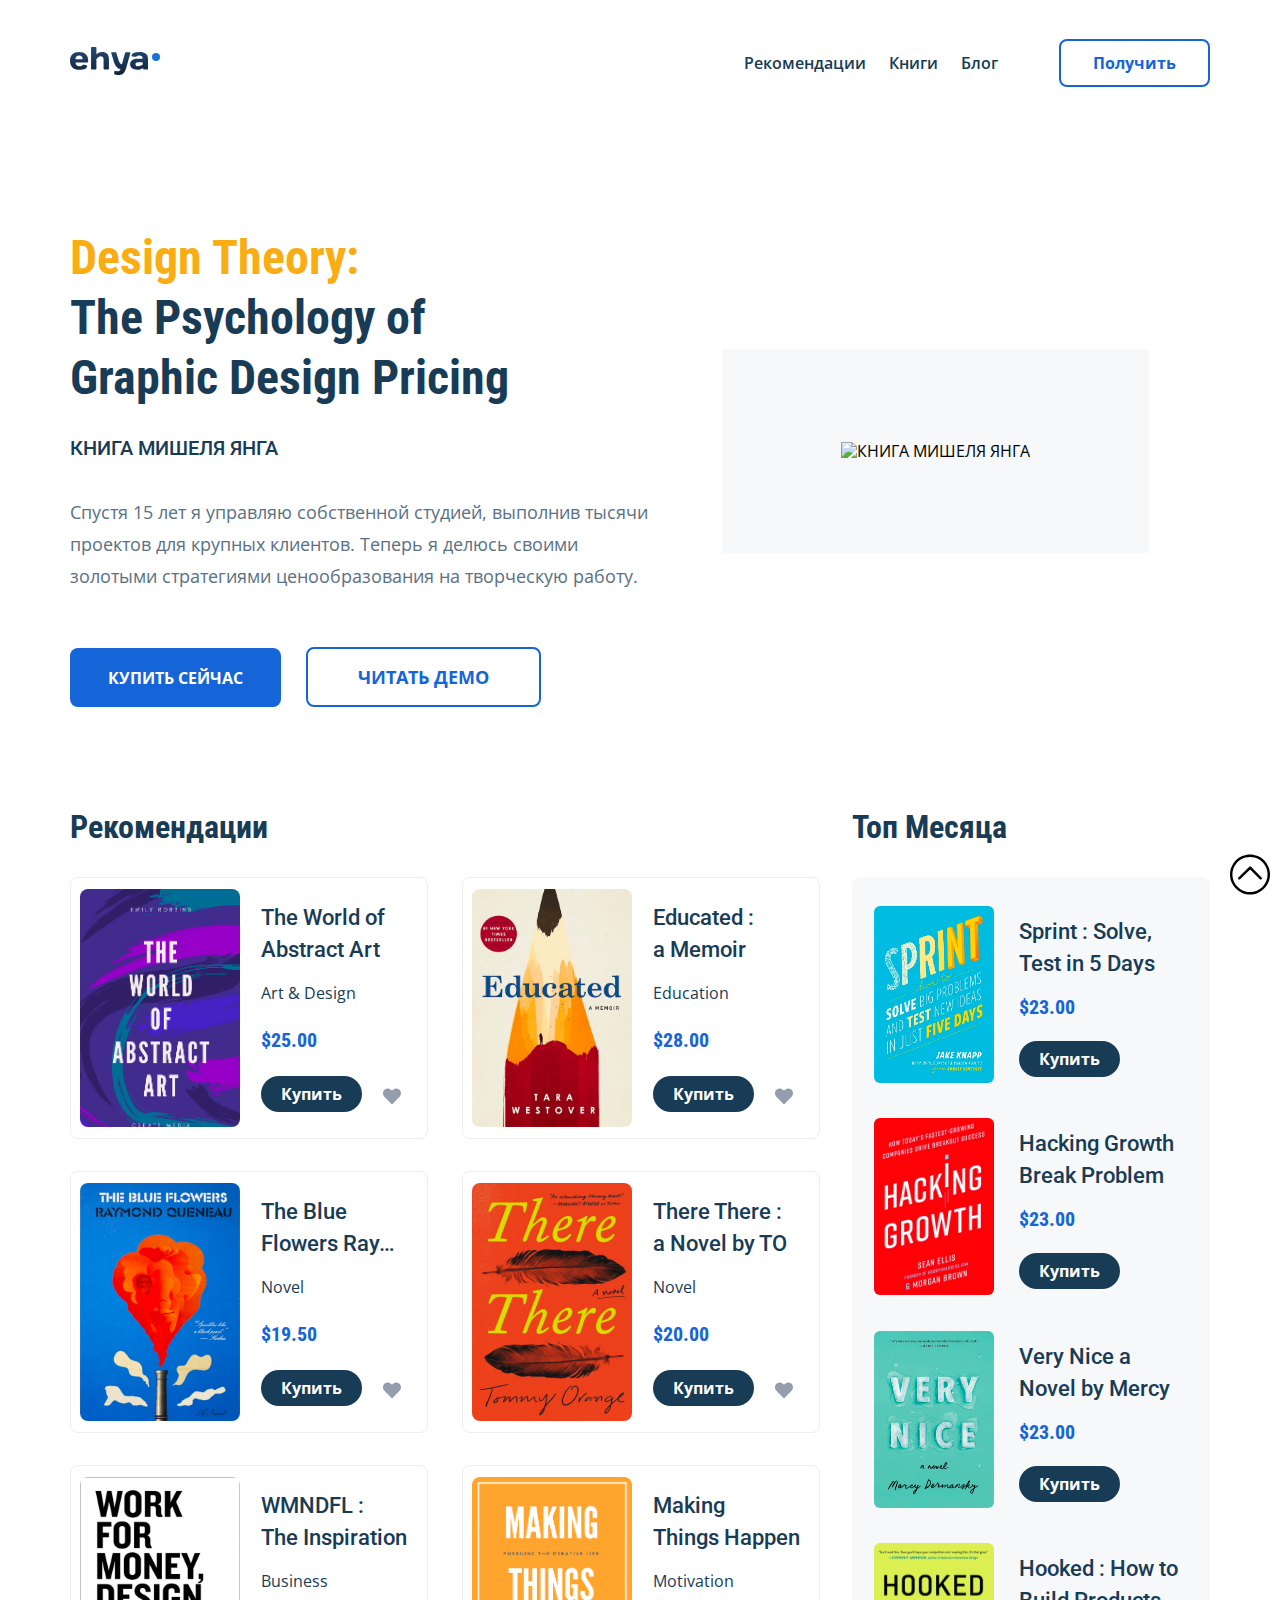
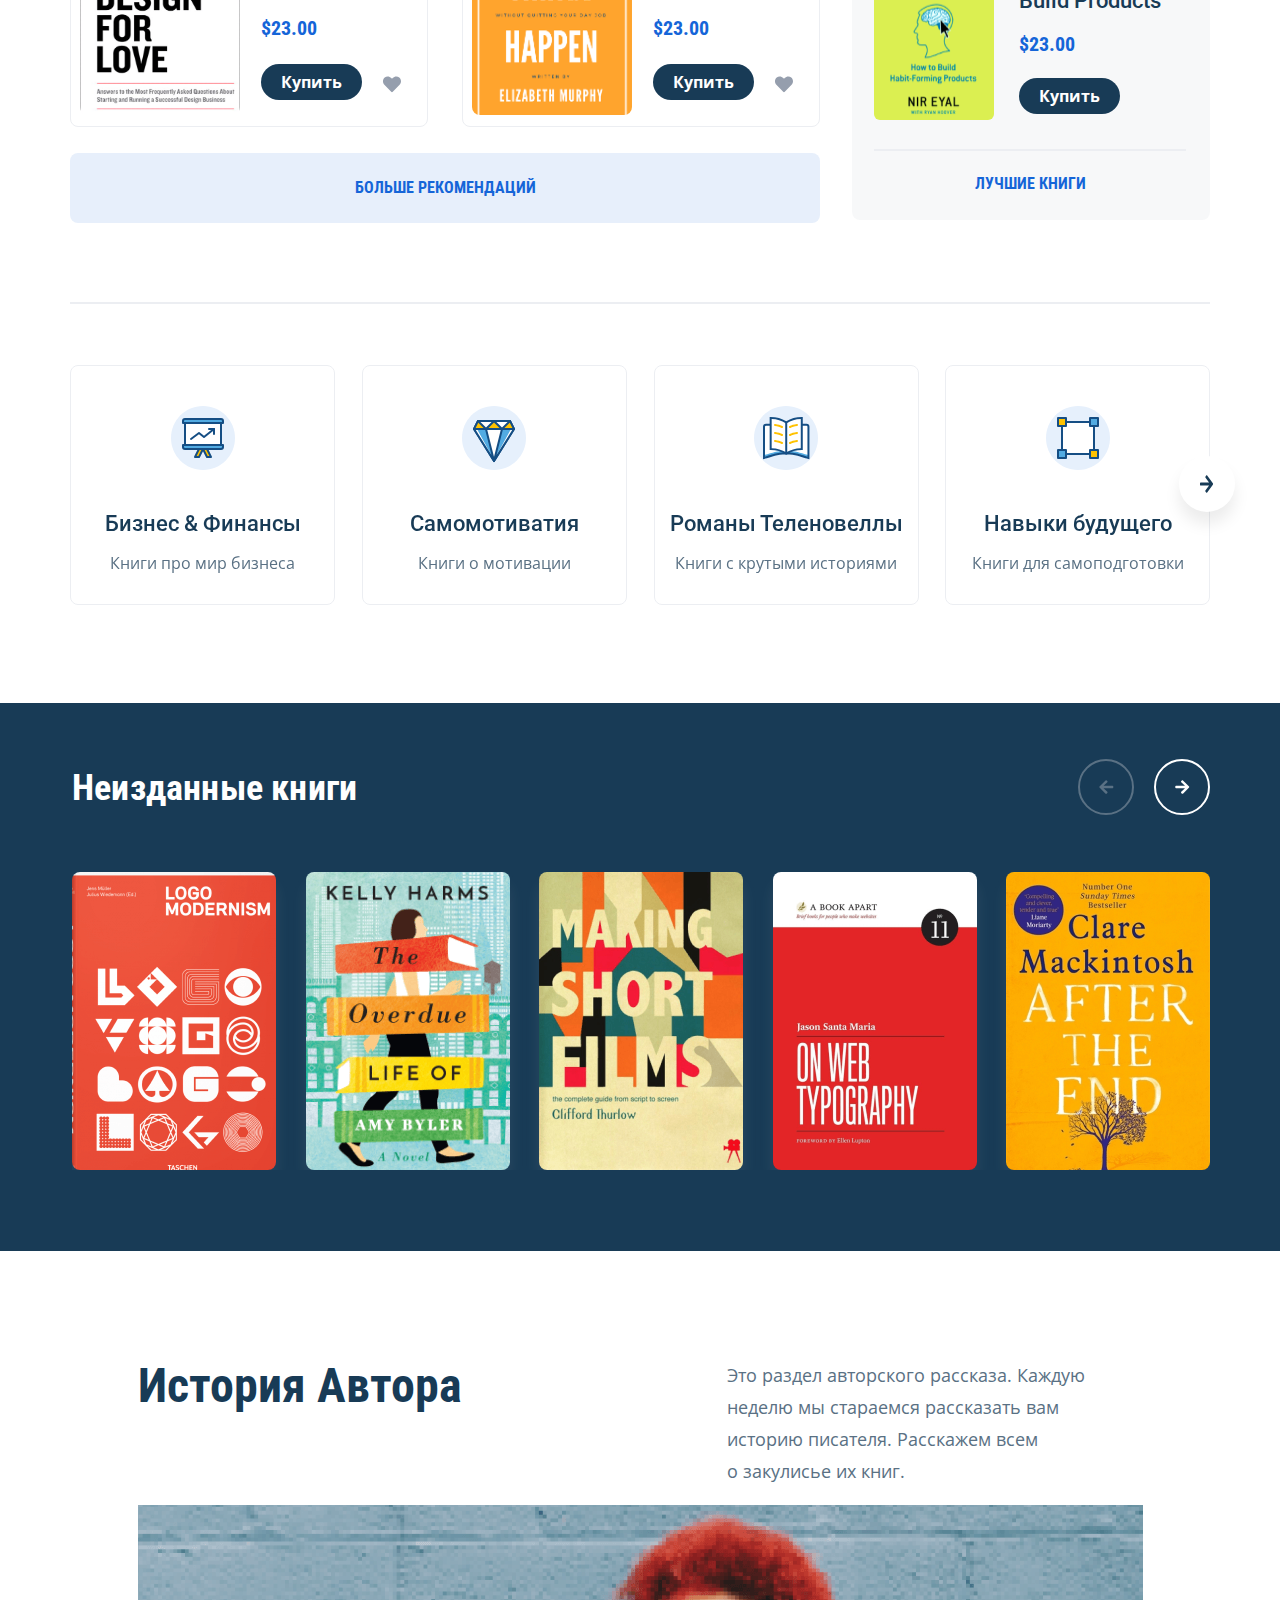
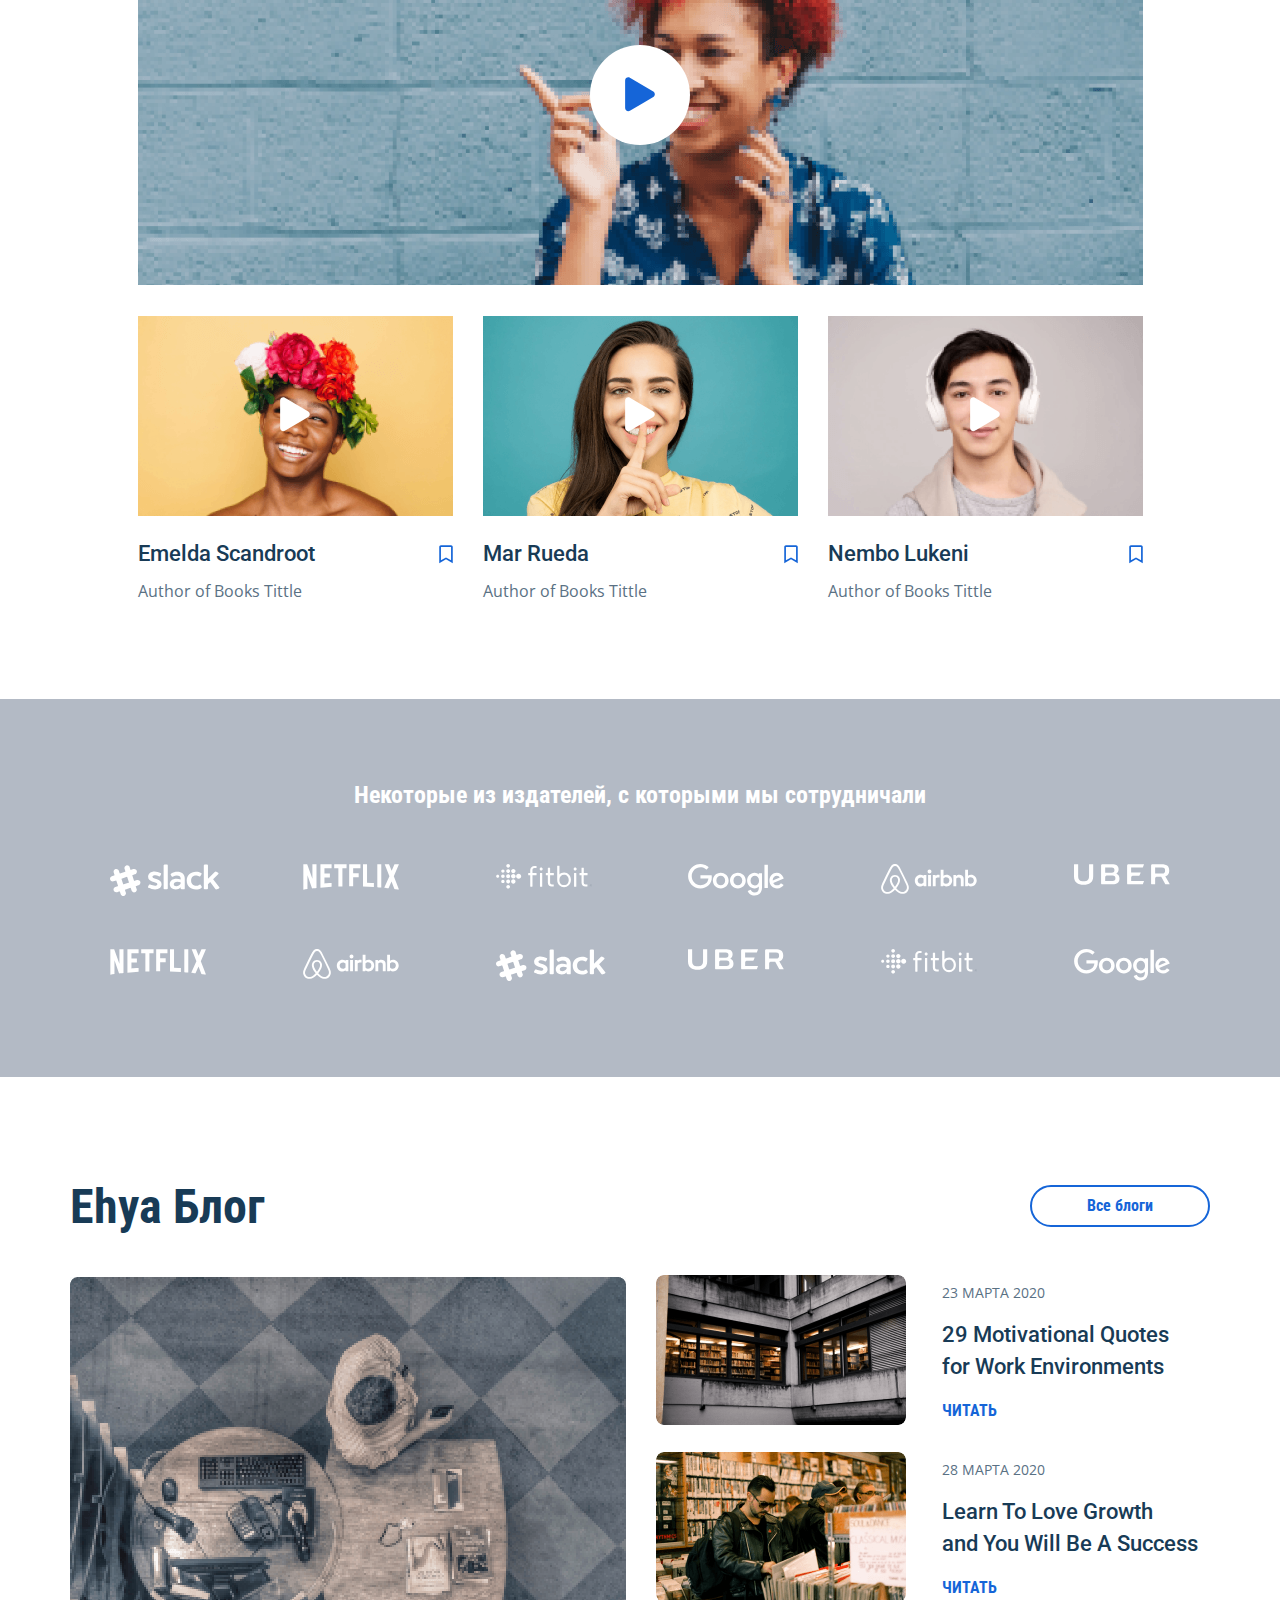
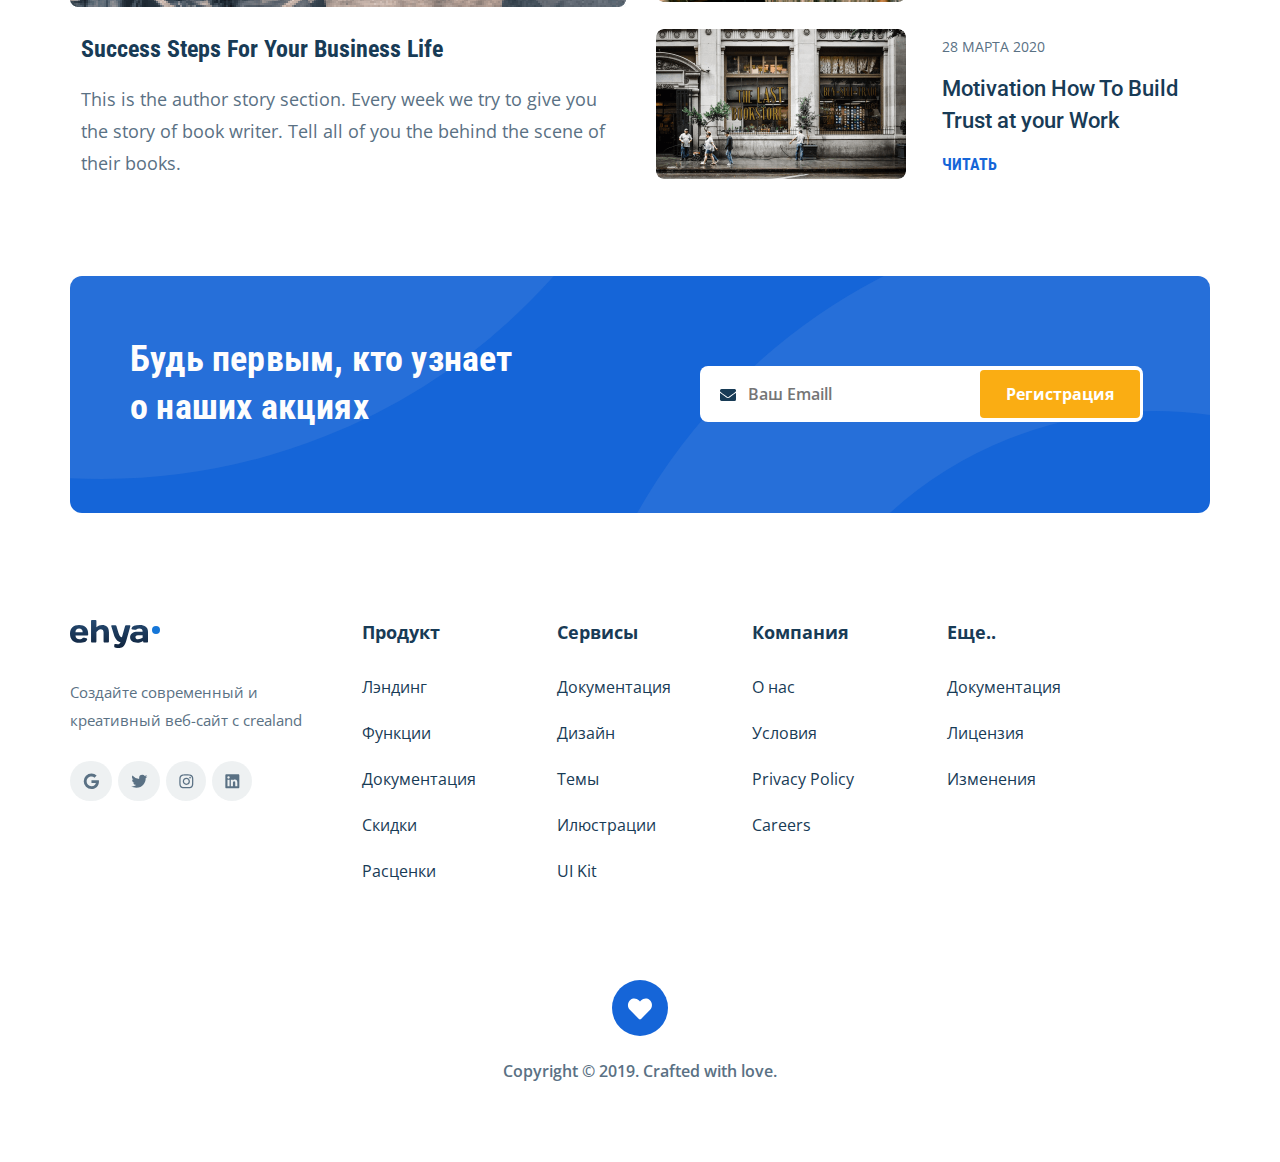
==== commit c7daa3d5: "fixed" ====
--- a/index.html
+++ b/index.html
@@ -917,7 +917,13 @@
           <div class="blog__left">
             <div class="blog__block-big">
               <h2 class="blog__title">Ehya Блог</h2>
-              <img src="img/blog/blog-big.png" alt="foto" class="blog__image" />
+              <div class="blog-foto">
+                <img
+                  src="img/blog/blog-big.png"
+                  alt="foto"
+                  class="blog__image"
+                />
+              </div>
             </div>
             <div class="blog__preface">
               <span class="blog__name"
@@ -985,7 +991,9 @@
       <div class="stock-container">
         <div class="stock-wrapper">
           <div class="stock__name">
-            <h2 class="stock__title">Будь первым, кто узнает о наших акциях</h2>
+            <h2 class="stock__title">
+              Будь первым, кто&nbsp;узнает о&nbsp;наших&nbsp;акциях
+            </h2>
           </div>
 
           <form action="send.php" method="post" class="stock__form form">
--- a/css/style.css
+++ b/css/style.css
@@ -1,2 +1,2 @@
-*{-webkit-box-sizing:border-box;box-sizing:border-box}body{font-family:'Open Sans', sans-serif;background-color:#fff;margin:0;position:relative;overflow-x:hidden}html{scroll-behavior:smooth}.container{max-width:1140px;margin:auto}.home{position:fixed;right:10px;bottom:0;z-index:100}.home__img{width:40px;height:45px;border-radius:8px}/*! normalize.css v8.0.1 | MIT License | github.com/necolas/normalize.css */html{line-height:1.15;-webkit-text-size-adjust:100%}body{margin:0}main{display:block}h1{font-size:2em;margin:0.67em 0}hr{-webkit-box-sizing:content-box;box-sizing:content-box;height:0;overflow:visible}pre{font-family:monospace, monospace;font-size:1em}a{background-color:transparent}abbr[title]{border-bottom:none;text-decoration:underline;-webkit-text-decoration:underline dotted;text-decoration:underline dotted}b,strong{font-weight:bolder}code,kbd,samp{font-family:monospace, monospace;font-size:1em}small{font-size:80%}sub,sup{font-size:75%;line-height:0;position:relative;vertical-align:baseline}sub{bottom:-0.25em}sup{top:-0.5em}img{border-style:none}button,input,optgroup,select,textarea{font-family:inherit;font-size:100%;line-height:1.15;margin:0}button,input{overflow:visible}button,select{text-transform:none}button,[type="button"],[type="reset"],[type="submit"]{-webkit-appearance:button}button::-moz-focus-inner,[type="button"]::-moz-focus-inner,[type="reset"]::-moz-focus-inner,[type="submit"]::-moz-focus-inner{border-style:none;padding:0}button:-moz-focusring,[type="button"]:-moz-focusring,[type="reset"]:-moz-focusring,[type="submit"]:-moz-focusring{outline:1px dotted ButtonText}fieldset{padding:0.35em 0.75em 0.625em}legend{-webkit-box-sizing:border-box;box-sizing:border-box;color:inherit;display:table;max-width:100%;padding:0;white-space:normal}progress{vertical-align:baseline}textarea{overflow:auto}[type="checkbox"],[type="radio"]{-webkit-box-sizing:border-box;box-sizing:border-box;padding:0}[type="number"]::-webkit-inner-spin-button,[type="number"]::-webkit-outer-spin-button{height:auto}[type="search"]{-webkit-appearance:textfield;outline-offset:-2px}[type="search"]::-webkit-search-decoration{-webkit-appearance:none}::-webkit-file-upload-button{-webkit-appearance:button;font:inherit}details{display:block}summary{display:list-item}template{display:none}[hidden]{display:none}.navbar{padding-top:36px;padding-bottom:36px;background-color:#fff}.navbar-top{display:-webkit-box;display:-ms-flexbox;display:flex;-webkit-box-align:center;-ms-flex-align:center;align-items:center;-webkit-box-pack:justify;-ms-flex-pack:justify;justify-content:space-between}.navbar-right{display:-webkit-box;display:-ms-flexbox;display:flex;-webkit-box-align:center;-ms-flex-align:center;align-items:center}.navbar-menu{list-style-type:none;display:-webkit-box;display:-ms-flexbox;display:flex;padding-left:0}.navbar-menu__link{text-decoration:none;font-style:normal;font-weight:600;font-size:16px;line-height:22px;color:#183B56;cursor:pointer}.navbar-menu__item{margin-right:23px}.navbar__button{background-color:inherit;color:#1565D8;border:2px solid #1565D8;border-radius:8px;font-style:normal;font-weight:700;font-size:16px;line-height:22px;padding:11px 32px 11px 32px;cursor:pointer;margin-left:38px;outline:none}.logo{width:90px}.burger{display:none}.design{padding-top:69px;padding-bottom:100px}.design-grid{display:-webkit-box;display:-ms-flexbox;display:flex}.design-info{padding:46px 67px 0 0;display:-webkit-box;display:-ms-flexbox;display:flex;-webkit-box-orient:vertical;-webkit-box-direction:normal;-ms-flex-direction:column;flex-direction:column}.design-wrapper{padding:93px 119px;background-color:rgba(179,186,197,0.1);text-align:center;-ms-flex-item-align:center;-ms-grid-row-align:center;align-self:center}.design__title{font-family:'Roboto Condensed', sans-serif;font-style:normal;font-weight:bold;font-size:48px;line-height:60px;color:#FAAD13;margin-bottom:0;margin-top:-13px}.design__title-additionally{font-family:'Roboto Condensed', sans-serif;font-style:normal;font-weight:bold;font-size:48px;line-height:60px;color:#183B56;margin-top:0;margin-bottom:28px}.design__title-author{color:#183B56;font-family:'Roboto', sans-serif;font-style:normal;font-weight:500;font-size:20px;line-height:24px;margin-top:0;margin-bottom:36px}.design__text{font-style:normal;font-weight:normal;font-size:18px;line-height:32px;color:#5A7184;max-width:585px;margin-top:0;margin-bottom:56px;max-height:200px;overflow:auto}.button__buy{font-style:normal;font-weight:bold;font-size:16px;line-height:22px;text-align:center;text-transform:uppercase;color:#fff;cursor:pointer;outline:none;border:2px solid transparent;border-radius:8px;padding:16.5px 36px;background-color:#1565D8;margin-right:21px}.button__read{font-size:18px;line-height:25px;background-color:#fff;border:2px solid #1565D8;color:#1565D8;padding:16px 50px;cursor:pointer;outline:none;text-decoration:none;text-transform:uppercase;font-style:normal;font-weight:bold;border-radius:8px}.books-info{display:-webkit-box;display:-ms-flexbox;display:flex;margin-bottom:79px}.books__liner{border:1px solid #ECEEF2}.books-title{color:#183B56;font-family:'Roboto Condensed', sans-serif;font-style:normal;font-weight:bold;font-size:32px;line-height:40px;margin-top:0;margin-bottom:30px}.books-wrapper{display:-webkit-box;display:-ms-flexbox;display:flex;-ms-flex-wrap:wrap;flex-wrap:wrap;-webkit-box-pack:justify;-ms-flex-pack:justify;justify-content:space-between;width:750px}.books-more{width:100%;height:72px;border-radius:8px;background-color:rgba(21,101,216,0.1);cursor:pointer;outline:none;border:none}.books-rec{font-family:Roboto Condensed;font-style:normal;font-weight:bold;font-size:16px;line-height:20px;text-align:center;color:#1565d8}.books__line{border:1px solid #ECEEF2;margin-bottom:23px;margin-top:-7px}.books__best{text-transform:uppercase;font-family:'Roboto Condensed', sans-serif;color:#1565D8;font-style:normal;font-weight:bold;font-size:16px;line-height:20px;text-align:center}.books-left{margin-right:32px}.card{border:1px solid #ECEEF2;border-radius:8px;display:-webkit-box;display:-ms-flexbox;display:flex;width:358px;min-height:260px;margin-bottom:32px}.card__image{width:160px;height:238px;border-radius:8px;overflow:hidden}.card__img{width:100%;height:100%;-o-object-fit:cover;object-fit:cover;-o-object-position:0 0;object-position:0 0}.card__title{display:inline-block;font-family:'Roboto', sans-serif;color:#183B56;font-style:normal;font-weight:500;font-size:22px;line-height:32px;margin-bottom:16px}.card__subtitle{display:inline-block;font-family:'Open Sans', sans-serif;color:#183B56;font-style:normal;font-weight:normal;font-size:16px;line-height:22px;margin-bottom:24px}.card__price{display:inline-block;font-family:'Roboto Condensed', sans-serif;color:#1565D8;font-style:normal;font-weight:bold;font-size:20px;line-height:24px;margin-bottom:24px}.card-left{padding-top:11px;padding-left:9px;padding-bottom:11px}.card-right{display:-webkit-box;display:-ms-flexbox;display:flex;-webkit-box-orient:vertical;-webkit-box-direction:normal;-ms-flex-direction:column;flex-direction:column;padding:24px 0 26px 21px}.card__bought{display:-webkit-box;display:-ms-flexbox;display:flex;-webkit-box-align:center;-ms-flex-align:center;align-items:center}.card__button{background-color:#183B56;border-radius:200px;border:none;padding:7px 20px;font-family:'Open Sans', sans-serif;font-style:normal;font-weight:bold;font-size:16px;line-height:22px;color:#fff;margin-right:20px;cursor:pointer}.card__like{margin-top:9px;fill:#959EAD;width:21px;height:21px;cursor:pointer}.card__like--active{fill:red}.further{background-color:rgba(21,101,216,0.1);padding-top:25px;padding-bottom:25px;text-align:center;border-radius:8px;margin-top:-6px}.further__link{text-decoration:none;text-transform:uppercase;font-family:'Roboto Condensed', sans-serif;color:#1565D8;font-style:normal;font-weight:bold;font-size:16px;line-height:20px}.best__title{color:#183B56;font-family:'Roboto Condensed', sans-serif;font-style:normal;font-weight:bold;font-size:32px;line-height:40px;margin-top:0;margin-bottom:30px}.best__name{display:inline-block;font-family:'Roboto', sans-serif;color:#183B56;font-style:normal;font-weight:500;font-size:22px;line-height:32px;margin-bottom:15px}.best__price{display:inline-block;font-family:'Roboto Condensed', sans-serif;color:#1565D8;font-style:normal;font-weight:bold;font-size:20px;line-height:24px;margin-bottom:22px}.best__button{background-color:#183B56;border-radius:200px;border:none;padding:7px 20px;font-family:'Open Sans', sans-serif;font-style:normal;font-weight:bold;font-size:16px;line-height:22px;color:#fff;width:101px;cursor:pointer}.best__img{width:120px;height:177px;border-radius:6px}.best-card{display:-webkit-box;display:-ms-flexbox;display:flex;margin-bottom:32px}.best-block{background-color:rgba(179,186,197,0.1);border-radius:8px;padding:29px 24px 26px 22px;display:-webkit-box;display:-ms-flexbox;display:flex;-webkit-box-orient:vertical;-webkit-box-direction:normal;-ms-flex-direction:column;flex-direction:column}.best__right{padding-left:25px;padding-bottom:8px;padding-top:10px;display:-webkit-box;display:-ms-flexbox;display:flex;-webkit-box-orient:vertical;-webkit-box-direction:normal;-ms-flex-direction:column;flex-direction:column}.best__line{border:1px solid #ECEEF2;margin-bottom:23px;margin-top:-7px}.best__book{text-transform:uppercase;font-family:'Roboto Condensed', sans-serif;color:#1565D8;font-style:normal;font-weight:bold;font-size:16px;line-height:20px;text-align:center}.categories__container{position:relative;margin-bottom:91px;padding-top:53px;height:300px}.slide-button{position:absolute;background:#fff;width:56px;height:56px;border:none;cursor:pointer;border-radius:2000px;-webkit-box-shadow:0px 12px 16px rgba(0,0,0,0.08);box-shadow:0px 12px 16px rgba(0,0,0,0.08);display:-webkit-box;display:-ms-flexbox;display:flex;-webkit-box-align:center;-ms-flex-align:center;align-items:center;-webkit-box-pack:center;-ms-flex-pack:center;justify-content:center;z-index:1}.slide-button__img{width:14px;height:18px}.slide-button--next{top:48%;right:-25px}.slide-button--prev{top:46%;left:-56px;-webkit-transform:translate(50%, 10%);transform:translate(50%, 10%)}.slide-categories{margin:0;padding:0;width:265px}.slide-categories__block{-webkit-box-sizing:border-box;box-sizing:border-box;display:-webkit-box;display:-ms-flexbox;display:flex;-webkit-box-orient:vertical;-webkit-box-direction:normal;-ms-flex-direction:column;flex-direction:column;border-radius:8px;border:1px solid #ECEEF2;padding:40px 5px 30px 5px;-webkit-box-align:center;-ms-flex-align:center;align-items:center;-webkit-box-pack:justify;-ms-flex-pack:justify;justify-content:space-between;width:265px;margin:auto;overflow:auto}.slide-block__name{margin-bottom:12px;font-family:'Roboto', sans-serif;color:#183B56;font-style:normal;font-weight:500;font-size:22px;line-height:32px}.slide-block__subname{font-family:'Open Sans', sans-serif;color:#5A7184;font-style:normal;font-weight:normal;font-size:16px;line-height:22px}.slide-block__text{display:-webkit-box;display:-ms-flexbox;display:flex;-webkit-box-orient:vertical;-webkit-box-direction:normal;-ms-flex-direction:column;flex-direction:column;-webkit-box-align:center;-ms-flex-align:center;align-items:center;-webkit-box-pack:center;-ms-flex-pack:center;justify-content:center}.slide__img{width:64px;margin-bottom:35px}.swiper-container{overflow:hidden;margin-right:auto;margin-left:auto}.swiper-button-disabled{display:none}.swiper-button-disabled:hover{-webkit-filter:none;filter:none}.unreleased{background-color:#183B56}.unreleased__container{padding:31px 0 81px 2px;position:relative}.unreleased__wrapper-top{display:-webkit-box;display:-ms-flexbox;display:flex;-webkit-box-pack:justify;-ms-flex-pack:justify;justify-content:space-between}.unreleased__wrapper-slide{display:-webkit-box;display:-ms-flexbox;display:flex;-webkit-box-pack:justify;-ms-flex-pack:justify;justify-content:space-between;width:132px}.unreleased__wrapper-button{width:56px;height:56px}.unreleased__button{width:56px;height:56px;border:2px solid #fff;border-radius:2000px;padding:18px;background-color:transparent;display:block;margin-top:25px}.unreleased__button:disabled{cursor:default;border:2px solid #5A7184}.unreleased__title{font-family:'Roboto Condensed', sans-serif;font-style:normal;font-weight:bold;font-size:36px;line-height:48px;letter-spacing:0.2px;color:#fff;margin-bottom:60px}.slide-unreleased__wrapp{width:204px;height:298px;border-radius:8px;position:relative;overflow:hidden;-webkit-box-shadow:0px 12px 16px rgba(253,247,247,0.08);box-shadow:0px 12px 16px rgba(253,247,247,0.08)}.slide-unreleased__wrapp__img{height:100%;width:100%}.swiper-button-disabled .svg-unreleased{cursor:default;fill:#5A7184}.svg-unreleased{fill:#fff;width:15px;height:14px}.svg__title{font-family:'Roboto Condensed', sans-serif;font-style:normal;font-weight:bold;font-size:36px;line-height:48px;letter-spacing:0.2px;color:#fff;margin-bottom:60px}.history{padding-top:65px;padding-bottom:97px}.history__container{width:1005px;margin:auto}.history__title{display:inline-block;font-family:'Roboto Condensed', sans-serif;color:#183B56;font-style:normal;font-weight:bold;font-size:48px;line-height:60px}.history__text{display:inline-block;font-family:'Open Sans', sans-serif;color:#5A7184;font-style:normal;font-weight:normal;font-size:18px;line-height:32px;width:385px;margin-right:31px;margin-top:43px}.history__about{display:-webkit-box;display:-ms-flexbox;display:flex;-webkit-box-pack:justify;-ms-flex-pack:justify;justify-content:space-between;width:1005px}.history__big{position:relative;margin-bottom:31px;display:-webkit-box;display:-ms-flexbox;display:flex;-webkit-box-pack:center;-ms-flex-pack:center;justify-content:center;-webkit-box-align:center;-ms-flex-align:center;align-items:center}.history__video{position:relative}.history__play{background-color:#fff;width:100px;height:100px;border-radius:2000px;display:-webkit-box;display:-ms-flexbox;display:flex;-webkit-box-pack:center;-ms-flex-pack:center;justify-content:center;-webkit-box-align:center;-ms-flex-align:center;align-items:center;position:absolute;cursor:pointer}.history__block{width:1005px;display:-webkit-box;display:-ms-flexbox;display:flex;-webkit-box-pack:justify;-ms-flex-pack:justify;justify-content:space-between}.history__card{position:relative}.history__mini{width:315px;height:200px;position:relative;margin-bottom:22px;display:-webkit-box;display:-ms-flexbox;display:flex;-webkit-box-align:center;-ms-flex-align:center;align-items:center;-webkit-box-pack:center;-ms-flex-pack:center;justify-content:center}.history__img{position:relative}.history__button{cursor:pointer;position:absolute}.history__describe{display:-webkit-box;display:-ms-flexbox;display:flex;-webkit-box-pack:justify;-ms-flex-pack:justify;justify-content:space-between}.history__group{display:-webkit-box;display:-ms-flexbox;display:flex;-webkit-box-orient:vertical;-webkit-box-direction:normal;-ms-flex-direction:column;flex-direction:column}.history__name{font-family:'Roboto', sans-serif;color:#183B56;font-style:normal;font-weight:500;font-size:22px;line-height:32px;margin-bottom:10px}.history__subname{font-family:'Open Sans', sans-serif;color:#5A7184;font-style:normal;font-weight:normal;font-size:16px;line-height:22px}.history__store{margin-top:7px;cursor:pointer}.partners{background-color:#B3BAC5;padding-top:80px;padding-bottom:42px;position:relative}.partners__container{width:1060px;margin:auto}.partners__title{text-align:center;font-family:'Roboto Condensed', sans-serif;color:#fff;font-style:normal;font-weight:bold;font-size:24px;line-height:32px;margin-top:0;margin-bottom:53px}.partners__block-first{display:-webkit-box;display:-ms-flexbox;display:flex;-ms-flex-wrap:wrap;flex-wrap:wrap;-webkit-box-pack:justify;-ms-flex-pack:justify;justify-content:space-between}.partners__block-second{display:-webkit-box;display:-ms-flexbox;display:flex;-ms-flex-wrap:wrap;flex-wrap:wrap;-webkit-box-pack:justify;-ms-flex-pack:justify;justify-content:space-between}.partners__card{width:96px;margin-bottom:50px}.blog{padding-top:100px;padding-bottom:50px;position:relative}.blog__left{width:556px;display:-webkit-box;display:-ms-flexbox;display:flex;-webkit-box-orient:vertical;-webkit-box-direction:normal;-ms-flex-direction:column;flex-direction:column;margin-right:30px}.blog__title{font-family:'Roboto Condensed', sans-serif;color:#183B56;font-style:normal;font-weight:bold;font-size:48px;line-height:60px;margin-bottom:40px;margin-top:0}.blog__block-big{border-radius:8px;margin-bottom:26px}.blog__name{font-family:'Roboto Condensed', sans-serif;color:#183B56;font-style:normal;font-weight:bold;font-size:24px;line-height:32px;margin-left:11px}.blog__text{font-family:'Open Sans', sans-serif;color:#5A7184;font-style:normal;font-weight:normal;font-size:18px;line-height:32px;margin-left:11px}.blog-wrapper{display:-webkit-box;display:-ms-flexbox;display:flex}.blog__all{display:-webkit-box;display:-ms-flexbox;display:flex;-webkit-box-pack:end;-ms-flex-pack:end;justify-content:end;margin-bottom:48px}.blog__button{border:2px solid #1565D8;border-radius:22px;padding:9px 55px;margin-top:8px;background-color:#fff;font-style:normal;font-weight:bold;font-size:16px;line-height:20px;font-family:'Roboto Condensed', sans-serif;cursor:pointer;outline:none;text-decoration:none;color:#1565D8}.blog__right{display:-webkit-box;display:-ms-flexbox;display:flex;-webkit-box-orient:vertical;-webkit-box-direction:normal;-ms-flex-direction:column;flex-direction:column}.blog__card{display:-webkit-box;display:-ms-flexbox;display:flex;margin-bottom:27px}.blog__card-left{border-radius:8px;margin-right:36px}.blog__card-right{display:-webkit-box;display:-ms-flexbox;display:flex;-webkit-box-orient:vertical;-webkit-box-direction:normal;-ms-flex-direction:column;flex-direction:column}.blog__data{font-family:'Open Sans', sans-serif;color:#5A7184;font-style:normal;font-weight:normal;font-size:14px;line-height:20px;text-transform:uppercase;margin-bottom:16px;margin-top:8px}.blog__subname{font-family:'Roboto', sans-serif;color:#183B56;font-style:normal;font-weight:500;font-size:22px;line-height:32px;margin-bottom:18px}.blog__read{font-family:'Roboto Condensed', sans-serif;color:#1565D8;text-decoration:none;text-transform:uppercase;font-style:normal;font-weight:bold;font-size:16px;line-height:20px}.stock{padding-top:20px;padding-bottom:20px}.stock-container{max-width:1140px;margin:auto;overflow:hidden}.stock-wrapper{background-color:#1565D8;border-radius:12px;padding-top:29px;padding-bottom:53px;padding-left:60px;padding-right:67px;display:-webkit-box;display:-ms-flexbox;display:flex;-webkit-box-pack:justify;-ms-flex-pack:justify;justify-content:space-between;-webkit-box-align:center;-ms-flex-align:center;align-items:center;width:1140px;position:relative}.stock-wrapper::before{content:'';position:absolute;background-color:transparent;background-repeat:no-repeat;border-radius:50%;border:200px solid rgba(245,229,229,0.4);opacity:0.2;top:-65px;left:491px;width:786px;height:786px}.stock-wrapper::after{content:'';position:absolute;background-color:transparent;background-repeat:no-repeat;border-radius:50%;border:211px solid rgba(245,229,229,0.4);opacity:0.2;top:-1005px;left:-572px;width:786px;height:786px}.stock__name{width:393px}.stock__title{font-family:Roboto Condensed;font-style:normal;font-weight:bold;font-size:36px;line-height:48px;letter-spacing:0.2px;color:#FFFFFF}.stock__form{position:relative;width:443px;height:70px;margin-top:36px}.stock__button{position:absolute;padding:13px 26px;font-family:'Open Sans', sans-serif;color:#fff;font-style:normal;font-weight:bold;font-size:16px;line-height:22px;background-color:#FAAD13;border-radius:4px;top:4px;right:3px;border:none;cursor:pointer}.stock__input{position:relative;width:100%;height:56px;border:none;padding-left:48px;padding-right:165px;font-family:'Open Sans', sans-serif;color:#959EAD;font-style:normal;font-weight:600;font-size:16px;line-height:22px;outline:none;border-radius:8px;margin-right:50px}.stock__img{position:absolute;top:23px;left:20px}.footer{padding-top:87px;padding-bottom:80px;position:relative}.footer__politics{display:-webkit-box;display:-ms-flexbox;display:flex;-webkit-box-align:center;-ms-flex-align:center;align-items:center;-webkit-box-pack:center;-ms-flex-pack:center;justify-content:center;-webkit-box-orient:vertical;-webkit-box-direction:normal;-ms-flex-direction:column;flex-direction:column}.footer__heart{width:56px;height:56px;background-color:#1565D8;border-radius:2000px;display:-webkit-box;display:-ms-flexbox;display:flex;-webkit-box-pack:center;-ms-flex-pack:center;justify-content:center;-webkit-box-align:center;-ms-flex-align:center;align-items:center;margin-bottom:24px}.footer__copyright{font-family:'Open Sans', sans-serif;color:#5A7184;font-style:normal;font-weight:600;font-size:16px;line-height:22px}.footer__connection{width:263px;display:-webkit-box;display:-ms-flexbox;display:flex;-webkit-box-orient:vertical;-webkit-box-direction:normal;-ms-flex-direction:column;flex-direction:column;margin-right:29px}.footer__text{font-family:'Open Sans', sans-serif;color:#5A7184;font-style:normal;font-weight:normal;font-size:15px;line-height:28px;margin:0;margin-bottom:27px}.footer__social{display:-webkit-box;display:-ms-flexbox;display:flex}.footer__network{display:inline-block;margin-right:6px}.footer__block-logo{margin-bottom:26px}.footer__box{min-width:165px;margin-right:30px}.footer__descriptions{display:-webkit-box;display:-ms-flexbox;display:flex;margin-bottom:74px}.footer__name{font-family:'Open Sans', sans-serif;color:#183B56;font-style:normal;font-weight:bold;font-size:18px;line-height:25px;margin-top:0;margin-bottom:31px}.footer__ul{list-style:none;margin:0;padding:0}.footer__li{font-family:'Open Sans', sans-serif;color:#183B56;text-decoration:none;font-style:normal;font-weight:normal;font-size:16px;line-height:22px}.footer__item{margin-bottom:24px}.modal-open{overflow:hidden}.modal__overlay{position:fixed;left:0;top:0;right:0;bottom:0;background-color:rgba(0,143,223,0.1);z-index:100;visibility:hidden;opacity:0;-webkit-transition:opacity 0.2s;transition:opacity 0.2s}.modal__overlay--visible{visibility:visible;opacity:1}.modal__dialog{position:fixed;top:50%;left:50%;-webkit-transform:translate(-50%, -50%);transform:translate(-50%, -50%);padding:33px 88px;background-color:#fff;border-radius:8px;color:red;z-index:110;max-width:478px;max-height:95%;visibility:hidden;opacity:0;-webkit-transition:opacity 0.2s;transition:opacity 0.2s;overflow-y:auto}.modal__dialog--visible{visibility:visible;opacity:1;overflow-y:auto}.modal__close{position:absolute;top:13px;right:18px;text-decoration:none;cursor:pointer;background-color:#1565D8;width:23px;height:23px;display:-webkit-box;display:-ms-flexbox;display:flex;-webkit-box-align:center;-ms-flex-align:center;align-items:center;-webkit-box-pack:center;-ms-flex-pack:center;justify-content:center}.modal__title{font-family:'Open Sans', sans-serif;font-style:normal;font-weight:bold;font-size:20px;line-height:22px;text-transform:uppercase;font-style:normal;font-weight:bold;margin-bottom:0;margin-top:0;text-align:center;color:#1565D8}.modal__input{background-color:#fff;font-family:'Open Sans', sans-serif;font-style:normal;color:#1565D8;font-size:14px;line-height:22px;border:1px solid #1565D8;border-radius:4px;padding:17px 23px;margin-top:15px;width:100%;min-height:50px;outline:none}.modal__message{background-color:#fff;font-family:'Open Sans', sans-serif;font-style:normal;font-size:14px;line-height:22px;color:#1565D8;border:1px solid #1565D8;border-radius:4px;resize:none;padding:18px 23px;margin-top:15px;margin-bottom:15px;width:100%;min-height:123px;outline:none}.modal__button{margin-right:0;font-family:'Open Sans', sans-serif;font-size:16px;line-height:22px;color:#fff;background-color:#1565D8;border:2px solid transparent;padding:16px 50px;cursor:pointer;outline:none;text-transform:uppercase;font-style:normal;font-weight:bold;border-radius:8px}.modal__info{font-style:normal;font-weight:bold;font-size:12px;line-height:15px;display:inline-block}.modal__bottom{display:-webkit-box;display:-ms-flexbox;display:flex;-webkit-box-align:center;-ms-flex-align:center;align-items:center;-webkit-box-pack:center;-ms-flex-pack:center;justify-content:center}.thank{padding-top:60px;padding-bottom:60px}.thank__title{color:#FAAD13;font-family:'Roboto Condensed', sans-serif;font-style:normal;font-weight:bold;font-size:40px;line-height:60px;margin:0;margin-bottom:10px}.thank__text{color:#183B56;font-family:'Roboto Condensed', sans-serif;font-style:normal;font-weight:bold;font-size:25px;margin-top:0;margin-bottom:79px}.thank__link{font-family:'Open Sans', sans-serif;font-size:16px;line-height:22px;color:#fff;text-transform:uppercase;font-style:normal;font-weight:bold;background-color:#1565D8;border:2px solid transparent;padding:13px 31px;cursor:pointer;outline:none;border-radius:8px;text-decoration:none}.thank-container{width:1140px;margin:auto}@media (max-width: 1199px){.container{max-width:960px}.thank-container{max-width:960px}.design{padding-top:35px}.design-wrapper{padding:145px 119px}.button__buy{padding:19px 29px}.button__read{padding:16px 22px}.books-info{-webkit-box-orient:vertical;-webkit-box-direction:normal;-ms-flex-direction:column;flex-direction:column}.books-left{margin-right:0}.books-wrapper{width:100%;-webkit-box-pack:space-evenly;-ms-flex-pack:space-evenly;justify-content:space-evenly}.books-title{text-align:center}.books-left{margin-right:0}.books-wrapper{width:100%;-webkit-box-pack:space-evenly;-ms-flex-pack:space-evenly;justify-content:space-evenly}.books-drid-wraper{margin-bottom:50px}.best{margin-top:25px}.best__title{text-align:center}.best-card{width:358px}.best-block{-webkit-box-align:center;-ms-flex-align:center;align-items:center;-webkit-box-pack:justify;-ms-flex-pack:justify;justify-content:space-between;-webkit-box-orient:horizontal;-webkit-box-direction:normal;-ms-flex-direction:row;flex-direction:row;-ms-flex-wrap:wrap;flex-wrap:wrap}.best__line{-ms-flex-preferred-size:100%;flex-basis:100%}.best__book{-ms-flex-preferred-size:100%;flex-basis:100%}.category__card{width:182px;height:270px;margin-right:10px}.category__title{font-size:18px;line-height:26px}.category__text{font-size:14px;line-height:18px}.category__button--prev{right:188px}.category__button--next{right:107px}.history__container{width:960px}.history__big{width:960px;overflow:hidden}.history__card{width:305px;overflow:hidden}.history__block{width:960px}.partners__container{width:960px}.blog-wrapper{-webkit-box-orient:vertical;-webkit-box-direction:normal;-ms-flex-direction:column;flex-direction:column}.blog__left{-webkit-box-orient:horizontal;-webkit-box-direction:normal;-ms-flex-direction:row;flex-direction:row;width:960px;margin-right:0;margin-bottom:20px}.blog__preface{display:-webkit-box;display:-ms-flexbox;display:flex;-webkit-box-orient:vertical;-webkit-box-direction:normal;-ms-flex-direction:column;flex-direction:column;-webkit-box-pack:center;-ms-flex-pack:center;justify-content:center;-webkit-box-align:center;-ms-flex-align:center;align-items:center}.blog__block-big{margin-right:20px}.blog__all{-webkit-box-ordinal-group:6;-ms-flex-order:5;order:5;-webkit-box-pack:center;-ms-flex-pack:center;justify-content:center}.stock-wrapper{width:960px}.stock-container{max-width:960px}.stock__form{width:400px}.footer__box{min-width:148px;margin-right:23px}.slide-unreleased__wrapp{margin:0 auto}}@media (max-width: 992px){.container{max-width:737px}.thank-container{max-width:737px}.navbar-menu__item{margin-right:22px}.navbar__button{margin-left:8px;padding:11px 29px}.design-wrapper{padding:120px 40px}.design__text{font-size:14px}.design__title{font-size:40px;line-height:50px}.design__title-additionally{font-size:40px;line-height:50px}.design__title-author{font-size:18px}.design-info{padding-right:57px}.button__read{padding:16px 28px;font-size:14px}.button__buy{padding:16px 19px;font-size:14px}.modal__dialog{padding:33px 68px}.best-block{padding-right:0;padding-left:9px}.slide-categories__block{width:210px;padding:30px 5px 20px 5px}.slide-block__name{font-size:18px;line-height:20px}.slide-block__subname{font-size:14px}.slide-button--next{right:-10px}.slide-button--prev{left:-40px}.history__container{max-width:737px}.history__about{max-width:737px}.history__big{max-width:737px}.history__block{max-width:737px}.history__video{max-width:737px}.history__card--hidden{display:none}.partners__container{max-width:737px}.blog{padding-top:44px;padding-bottom:12px}.blog__left{-webkit-box-orient:vertical;-webkit-box-direction:normal;-ms-flex-direction:column;flex-direction:column;-webkit-box-align:start;-ms-flex-align:start;align-items:start;max-width:737px}.blog__image{text-align:center}.blog__preface{width:737px;-webkit-box-align:start;-ms-flex-align:start;align-items:start}.stock-container{max-width:737px}.stock-wrapper{max-width:737px;padding:12px 34px 25px 34px}.stock__button{padding:13px 14px;font-size:14px}.stock__input{font-size:14px}.stock__img{top:22px}.stock__title{font-size:30px}.footer__connection{-webkit-box-ordinal-group:6;-ms-flex-order:5;order:5;margin-top:50px;-ms-flex-preferred-size:100%;flex-basis:100%;-webkit-box-align:center;-ms-flex-align:center;align-items:center}.footer__descriptions{-ms-flex-wrap:wrap;flex-wrap:wrap;-webkit-box-pack:justify;-ms-flex-pack:justify;justify-content:space-between}.footer__box{margin-right:0}}@media (max-width: 767px){.container{max-width:87%}.thank-container{max-width:87%}body{margin-top:70px}.navbar{padding-bottom:23px;padding-top:19px}.navbar-menu{display:-webkit-box;display:-ms-flexbox;display:flex;-webkit-box-orient:vertical;-webkit-box-direction:normal;-ms-flex-direction:column;flex-direction:column;text-align:center}.navbar-menu__item{margin-right:0;margin-bottom:20px}.navbar--mobile--fixed{position:fixed;top:0;right:0;left:0;z-index:99}.navbar-right{display:none}.navbar-right--visible{display:block;position:fixed;left:0;right:0;top:70px;bottom:0;overflow:auto;background-color:#fff;display:-webkit-box;display:-ms-flexbox;display:flex;-webkit-box-orient:vertical;-webkit-box-direction:normal;-ms-flex-direction:column;flex-direction:column;-webkit-box-align:center;-ms-flex-align:center;align-items:center;padding:35px 20px}.burger{display:block;width:24px;height:16px;display:-webkit-box;display:-ms-flexbox;display:flex;-webkit-box-orient:vertical;-webkit-box-direction:normal;-ms-flex-direction:column;flex-direction:column;-webkit-box-align:center;-ms-flex-align:center;align-items:center;-webkit-box-pack:justify;-ms-flex-pack:justify;justify-content:space-between;cursor:pointer;margin-top:-6px}.burger__line{width:22px;height:2.2px;background-color:#3A4C66;border-radius:10px}.design-grid{-webkit-box-orient:vertical;-webkit-box-direction:normal;-ms-flex-direction:column;flex-direction:column;padding-top:18px;-webkit-box-align:center;-ms-flex-align:center;align-items:center}.design-info{text-align:center;padding-top:15px;padding-right:0}.design-wrapper{width:100%;text-align:center;padding:67px 40px}.button{margin-bottom:40px}.button__read{padding:16px 50px;font-size:16px}.button__buy{padding:16px 36px;font-size:16px}.modal__dialog{width:400px;padding:33px 45px}.categories{padding-bottom:50px}.categories__container{height:450px;margin-bottom:10px}.slide-button--prev{left:90px;top:95%}.slide-button--next{right:90px;top:95.5%}.history__big{max-width:100%}.history__container{max-width:87%}.history__about{max-width:100%}.history__block{width:100%}.history__video{max-width:100%}.partners__container{width:87%}.partners__block-second{display:none}.partners__block-first{-ms-flex-wrap:wrap;flex-wrap:wrap;width:500px;margin:auto}.partners__card{margin-right:30px}.blog__left{width:100%}.blog__preface{width:100%}.blog__image{width:100%}.stock-container{width:87%}.stock-wrapper{width:100%;-webkit-box-orient:vertical;-webkit-box-direction:normal;-ms-flex-direction:column;flex-direction:column;-webkit-box-align:center;-ms-flex-align:center;align-items:center}.stock__title{margin-bottom:0}.stock__form{margin-top:19px}.slide-unreleased__wrapp{margin:0 auto}.footer__connection{-ms-flex-preferred-size:100%;flex-basis:100%;-webkit-box-align:center;-ms-flex-align:center;align-items:center}.footer__box{margin-right:16px;margin-bottom:20px}.footer__politics{display:none}.categories__container{height:450px}.categories__slider{height:450px}}@media (max-width: 575px){.container{max-width:85%}.thank-container{max-width:85%}.button{display:-webkit-box;display:-ms-flexbox;display:flex;-webkit-box-orient:vertical;-webkit-box-direction:normal;-ms-flex-direction:column;flex-direction:column}.button__buy{margin-right:0;margin-bottom:15px}.card-hidden{display:none}.history__container{width:85%}.history__text{font-size:18px;line-height:25px;margin:0;margin-bottom:20px;text-align:center}.history__about{-webkit-box-orient:vertical;-webkit-box-direction:normal;-ms-flex-direction:column;flex-direction:column;-webkit-box-align:center;-ms-flex-align:center;align-items:center}.history__title{margin:0;margin-bottom:25px}.history__card{width:195px}.history__mini{width:195px}.partners__container{width:85%}.partners__block-second{display:none}.partners__block-first{-ms-flex-wrap:wrap;flex-wrap:wrap;width:70%;-webkit-box-align:center;-ms-flex-align:center;align-items:center;-webkit-box-pack:justify;-ms-flex-pack:justify;justify-content:space-between}.partners__card{margin-right:30px}.blog__image{width:100%}.blog__block-big{width:100%;display:-webkit-box;display:-ms-flexbox;display:flex;-webkit-box-orient:vertical;-webkit-box-direction:normal;-ms-flex-direction:column;flex-direction:column;-webkit-box-align:center;-ms-flex-align:center;align-items:center}.blog__subname{font-size:14px;line-height:20px}.stock-container{width:85%}.footer__connection{-ms-flex-preferred-size:100%;flex-basis:100%;-webkit-box-align:center;-ms-flex-align:center;align-items:center}.footer__box{margin-right:16px;margin-bottom:20px}.footer__politics{display:none}.swiper-wrapper{-webkit-box-pack:justify;-ms-flex-pack:justify;justify-content:space-between}.swiper-slide-active{margin-right:0}.slide-unreleased__wrapp{margin:0 auto}.unreleased__title{font-size:28px;line-height:36px;margin-bottom:31px}.unreleased__button{margin-top:7px}.unreleased__slider{margin-bottom:40px}.unreleased__wrapper-slide{position:absolute;bottom:20px}.unreleased__wrapper-top{-webkit-box-orient:vertical;-webkit-box-direction:normal;-ms-flex-direction:column;flex-direction:column;-webkit-box-align:center;-ms-flex-align:center;align-items:center}.slide-unreleased__wrapp{margin:0 auto}.slide-block__name{font-size:16px;line-height:20px;margin-bottom:10px;text-align:center}.slide-block__subname{font-size:12px;line-height:20px;text-align:center}.slide-block__text{width:100%;-webkit-box-align:center;-ms-flex-align:center;align-items:center}.slide-categories__block{width:140px;height:182px;padding:20px 24px 12px 24px}.slide__img{width:36px;height:36px;margin-bottom:16px}.slider-categories__wrapper{-ms-flex-wrap:wrap;flex-wrap:wrap;width:1199px;overflow:hidden}}@media (max-width: 480px) and (min-width: 320px){.container{max-width:87.5%}.thank-container{max-width:87.5%}.navbar__mobile--fixed{padding-top:19px;padding-bottom:19px}.design-grid{padding-top:29px}.design-info{padding-top:0;padding-bottom:36px}.design-wrapper{padding:59px 68px 59px 68px}.design-wrapper__image{width:143px;height:215px}.design__title{font-size:32px;line-height:40px}.design__title--additionally{font-size:32px;line-height:40px;margin-bottom:25px}.design__title-author{font-size:16px;line-height:24px;margin-bottom:32px}.design__text{font-size:16px;line-height:23px;margin-bottom:16px}.button{display:-webkit-box;display:-ms-flexbox;display:flex;-webkit-box-pack:center;-ms-flex-pack:center;justify-content:center;-webkit-box-align:center;-ms-flex-align:center;align-items:center;margin-bottom:0}.button__buy{padding:8px 0px 6px 0px;font-size:16px;line-height:22px;width:176px}.button__read{padding:9px 0px 5px 0px;font-size:16px;line-height:22px;margin-bottom:0;width:176px;margin-left:0}.burger{margin-right:4px}.modal__dialog{width:85%;padding:30px 30px}.modal__input{padding-top:14px;padding-bottom:14px}.modal__message{min-height:114px}.design{margin-bottom:56px}.books__title{font-size:28px;line-height:36px;margin-bottom:49px;text-align:center}.card{-webkit-box-orient:vertical;-webkit-box-direction:normal;-ms-flex-direction:column;flex-direction:column;-webkit-box-align:center;-ms-flex-align:center;align-items:center}.card-left{padding:0;position:relative;height:125px;display:-webkit-box;display:-ms-flexbox;display:flex;-webkit-box-pack:center;-ms-flex-pack:center;justify-content:center}.card__image{height:147px;width:95px;position:absolute;top:-20px}.card__title{font-size:20px;line-height:24px}.card-right{padding-left:0;-webkit-box-align:center;-ms-flex-align:center;align-items:center}.card__subtitle{font-size:14px;line-height:20px}.card__price{font-size:16px;line-height:20px}.best__title{text-align:center;font-size:28px;line-height:36px;margin-bottom:36px}.best__name{font-size:16px;line-height:24px;margin-bottom:12px;font-family:'Roboto Condensed', sans-serif;font-weight:bold}.best__img{height:147px;width:95px}.best__price{margin-bottom:14px}.best__right{padding-left:14px;padding-right:65px;padding-top:0}.slide-button--prev{left:70px;top:95%}.slide-button--next{right:70px;top:95%}.history__container{max-width:300px;min-width:300px;margin:auto}.history__title{font-size:28px;line-height:36px}.history__text{font-size:18px;line-height:25px}.history__big{max-width:300px;height:210px;-webkit-box-align:center;-ms-flex-align:center;align-items:center;-webkit-box-pack:center;-ms-flex-pack:center;justify-content:center;margin-left:auto;margin-right:auto}.history__video{width:100%;height:100%;-o-object-fit:cover;object-fit:cover}.history__play{width:56px;height:56px}.history__play-blue{width:17px;height:22px}.history__text{width:100%}.history__mini{width:140px;height:140px}.history__img{width:100%;height:100%;-o-object-fit:cover;object-fit:cover}.history__name{font-size:16px;line-height:20px}.history__subname{font-size:12px;line-height:20px}.history__describe{-webkit-box-orient:vertical;-webkit-box-direction:normal;-ms-flex-direction:column;flex-direction:column;-webkit-box-align:center;-ms-flex-align:center;align-items:center}.history__group{-webkit-box-align:center;-ms-flex-align:center;align-items:center}.history__card{width:140px}.history__play-light{width:21px;height:27px}.blog__card-left{width:90px;height:90px;margin-right:20px}.blog__img{width:90px;height:90px}.blog__title{font-size:28px;line-height:36px}.blog__name{font-size:16px;line-height:20px;margin-left:0}.blog__text{font-size:12px;line-height:24px;margin-left:0}.blog__data{font-size:10px;line-height:20px;margin-top:0;margin-bottom:6px}.blog__subname{font-size:14px;line-height:20px;margin-bottom:6px}.blog__read{font-size:10px;line-height:20px}.blog__button{font-size:14px;line-height:20px;padding:9px 49px}.partners__container{width:280px}.partners__block-first{width:100%}.stock-container{width:100%}.stock-wrapper{border-radius:0}.stock-wrapper::after{width:786px;height:786px;top:-928px;left:-633px;border-width:173px}.stock-wrapper::before{top:173px;left:-26px}.stock__name{font-size:28px;line-height:36px;width:280px}.stock__form{width:272px;height:112px;background-color:#fff;border-radius:8px}.stock__input{width:100%;padding:17px 48px 17px 48px}.stock__button{bottom:0;top:60px;right:11px;left:11px;width:250px;height:42px}.footer{padding-top:48px}.footer__name{font-size:16px;line-height:22px}.footer__li{font-size:14px;line-height:20px}.footer__box{min-width:132px;margin-right:0}.footer__connection{margin-right:0}.footer__text{text-align:center}}@media (min-width: 993px){.card__button:hover,.best__button:hover,.blog__button:hover{background:#1565D8;color:#fff}.footer__link:hover{text-decoration:underline}.navbar-menu__item:hover{text-decoration:underline;-webkit-text-decoration-color:#fff;text-decoration-color:#fff}.navbar__button:hover{background:#1565D8;color:#fff}.button__read:hover{background:#1565D8;color:#fff}.button__buy:hover{background:#fff;color:#1565D8;border:2px solid #1565D8}.stock__button:hover{text-decoration:underline}.blog__read:hover{text-decoration:underline}.modal__button:hover{background:#fff;color:#1565D8;border:2px solid #1565D8}.further__link:hover{text-decoration:underline}.unreleased__button:hover{-webkit-filter:drop-shadow(0 0.15rem 0.5rem #1565D8);filter:drop-shadow(0 0.15rem 0.5rem #1565D8)}.footer__li:hover{text-decoration:underline}}
+*{-webkit-box-sizing:border-box;box-sizing:border-box}body{font-family:'Open Sans', sans-serif;background-color:#fff;margin:0;position:relative;overflow-x:hidden}html{scroll-behavior:smooth}.container{max-width:1140px;margin:auto}.home{position:fixed;right:10px;bottom:0;z-index:100}.home__img{width:40px;height:45px;border-radius:8px}/*! normalize.css v8.0.1 | MIT License | github.com/necolas/normalize.css */html{line-height:1.15;-webkit-text-size-adjust:100%}body{margin:0}main{display:block}h1{font-size:2em;margin:0.67em 0}hr{-webkit-box-sizing:content-box;box-sizing:content-box;height:0;overflow:visible}pre{font-family:monospace, monospace;font-size:1em}a{background-color:transparent}abbr[title]{border-bottom:none;text-decoration:underline;-webkit-text-decoration:underline dotted;text-decoration:underline dotted}b,strong{font-weight:bolder}code,kbd,samp{font-family:monospace, monospace;font-size:1em}small{font-size:80%}sub,sup{font-size:75%;line-height:0;position:relative;vertical-align:baseline}sub{bottom:-0.25em}sup{top:-0.5em}img{border-style:none}button,input,optgroup,select,textarea{font-family:inherit;font-size:100%;line-height:1.15;margin:0}button,input{overflow:visible}button,select{text-transform:none}button,[type="button"],[type="reset"],[type="submit"]{-webkit-appearance:button}button::-moz-focus-inner,[type="button"]::-moz-focus-inner,[type="reset"]::-moz-focus-inner,[type="submit"]::-moz-focus-inner{border-style:none;padding:0}button:-moz-focusring,[type="button"]:-moz-focusring,[type="reset"]:-moz-focusring,[type="submit"]:-moz-focusring{outline:1px dotted ButtonText}fieldset{padding:0.35em 0.75em 0.625em}legend{-webkit-box-sizing:border-box;box-sizing:border-box;color:inherit;display:table;max-width:100%;padding:0;white-space:normal}progress{vertical-align:baseline}textarea{overflow:auto}[type="checkbox"],[type="radio"]{-webkit-box-sizing:border-box;box-sizing:border-box;padding:0}[type="number"]::-webkit-inner-spin-button,[type="number"]::-webkit-outer-spin-button{height:auto}[type="search"]{-webkit-appearance:textfield;outline-offset:-2px}[type="search"]::-webkit-search-decoration{-webkit-appearance:none}::-webkit-file-upload-button{-webkit-appearance:button;font:inherit}details{display:block}summary{display:list-item}template{display:none}[hidden]{display:none}.navbar{padding-top:36px;padding-bottom:36px;background-color:#fff}.navbar-top{display:-webkit-box;display:-ms-flexbox;display:flex;-webkit-box-align:center;-ms-flex-align:center;align-items:center;-webkit-box-pack:justify;-ms-flex-pack:justify;justify-content:space-between}.navbar-right{display:-webkit-box;display:-ms-flexbox;display:flex;-webkit-box-align:center;-ms-flex-align:center;align-items:center}.navbar-menu{list-style-type:none;display:-webkit-box;display:-ms-flexbox;display:flex;padding-left:0}.navbar-menu__link{text-decoration:none;font-style:normal;font-weight:600;font-size:16px;line-height:22px;color:#183B56;cursor:pointer}.navbar-menu__item{margin-right:23px}.navbar__button{background-color:inherit;color:#1565D8;border:2px solid #1565D8;border-radius:8px;font-style:normal;font-weight:700;font-size:16px;line-height:22px;padding:11px 32px 11px 32px;cursor:pointer;margin-left:38px;outline:none}.logo{width:90px}.burger{display:none}.design{padding-top:69px;padding-bottom:100px}.design-grid{display:-webkit-box;display:-ms-flexbox;display:flex}.design-info{padding:46px 67px 0 0;display:-webkit-box;display:-ms-flexbox;display:flex;-webkit-box-orient:vertical;-webkit-box-direction:normal;-ms-flex-direction:column;flex-direction:column}.design-wrapper{padding:93px 119px;background-color:rgba(179,186,197,0.1);text-align:center;-ms-flex-item-align:center;-ms-grid-row-align:center;align-self:center}.design-wrapper__image{width:100%;height:100%;-o-object-fit:cover;object-fit:cover}.design__title{font-family:'Roboto Condensed', sans-serif;font-style:normal;font-weight:bold;font-size:48px;line-height:60px;color:#FAAD13;margin-bottom:0;margin-top:-13px}.design__title-additionally{font-family:'Roboto Condensed', sans-serif;font-style:normal;font-weight:bold;font-size:48px;line-height:60px;color:#183B56;margin-top:0;margin-bottom:28px}.design__title-author{color:#183B56;font-family:'Roboto', sans-serif;font-style:normal;font-weight:500;font-size:20px;line-height:24px;margin-top:0;margin-bottom:36px}.design__text{font-style:normal;font-weight:normal;font-size:18px;line-height:32px;color:#5A7184;max-width:585px;margin-top:0;margin-bottom:56px;max-height:200px;overflow:auto}.button__buy{font-style:normal;font-weight:bold;font-size:16px;line-height:22px;text-align:center;text-transform:uppercase;color:#fff;cursor:pointer;outline:none;border:2px solid transparent;border-radius:8px;padding:16.5px 36px;background-color:#1565D8;margin-right:21px}.button__read{font-size:18px;line-height:25px;background-color:#fff;border:2px solid #1565D8;color:#1565D8;padding:16px 50px;cursor:pointer;outline:none;text-decoration:none;text-transform:uppercase;font-style:normal;font-weight:bold;border-radius:8px}.books-info{display:-webkit-box;display:-ms-flexbox;display:flex;margin-bottom:79px}.books__liner{border:1px solid #ECEEF2}.books-title{color:#183B56;font-family:'Roboto Condensed', sans-serif;font-style:normal;font-weight:bold;font-size:32px;line-height:40px;margin-top:0;margin-bottom:30px}.books-wrapper{display:-webkit-box;display:-ms-flexbox;display:flex;-ms-flex-wrap:wrap;flex-wrap:wrap;-webkit-box-pack:justify;-ms-flex-pack:justify;justify-content:space-between;width:750px}.books-more{width:100%;height:72px;border-radius:8px;background-color:rgba(21,101,216,0.1);cursor:pointer;outline:none;border:none}.books-rec{font-family:Roboto Condensed;font-style:normal;font-weight:bold;font-size:16px;line-height:20px;text-align:center;color:#1565d8}.books__line{border:1px solid #ECEEF2;margin-bottom:23px;margin-top:-7px}.books__best{text-transform:uppercase;font-family:'Roboto Condensed', sans-serif;color:#1565D8;font-style:normal;font-weight:bold;font-size:16px;line-height:20px;text-align:center}.books-left{margin-right:32px}.card{border:1px solid #ECEEF2;border-radius:8px;display:-webkit-box;display:-ms-flexbox;display:flex;width:358px;min-height:260px;margin-bottom:32px}.card__image{width:160px;height:238px;border-radius:8px;overflow:hidden}.card__img{width:100%;height:100%;-o-object-fit:cover;object-fit:cover;-o-object-position:0 0;object-position:0 0}.card__title{display:inline-block;font-family:'Roboto', sans-serif;color:#183B56;font-style:normal;font-weight:500;font-size:22px;line-height:32px;margin-bottom:16px}.card__subtitle{display:inline-block;font-family:'Open Sans', sans-serif;color:#183B56;font-style:normal;font-weight:normal;font-size:16px;line-height:22px;margin-bottom:24px}.card__price{display:inline-block;font-family:'Roboto Condensed', sans-serif;color:#1565D8;font-style:normal;font-weight:bold;font-size:20px;line-height:24px;margin-bottom:24px}.card-left{padding-top:11px;padding-left:9px;padding-bottom:11px}.card-right{display:-webkit-box;display:-ms-flexbox;display:flex;-webkit-box-orient:vertical;-webkit-box-direction:normal;-ms-flex-direction:column;flex-direction:column;padding:24px 0 26px 21px}.card__bought{display:-webkit-box;display:-ms-flexbox;display:flex;-webkit-box-align:center;-ms-flex-align:center;align-items:center}.card__button{background-color:#183B56;border-radius:200px;border:none;padding:7px 20px;font-family:'Open Sans', sans-serif;font-style:normal;font-weight:bold;font-size:16px;line-height:22px;color:#fff;margin-right:20px;cursor:pointer}.card__like{margin-top:9px;fill:#959EAD;width:21px;height:21px;cursor:pointer}.card__like--active{fill:red}.further{background-color:rgba(21,101,216,0.1);padding-top:25px;padding-bottom:25px;text-align:center;border-radius:8px;margin-top:-6px}.further__link{text-decoration:none;text-transform:uppercase;font-family:'Roboto Condensed', sans-serif;color:#1565D8;font-style:normal;font-weight:bold;font-size:16px;line-height:20px}.best__title{color:#183B56;font-family:'Roboto Condensed', sans-serif;font-style:normal;font-weight:bold;font-size:32px;line-height:40px;margin-top:0;margin-bottom:30px}.best__name{display:inline-block;font-family:'Roboto', sans-serif;color:#183B56;font-style:normal;font-weight:500;font-size:22px;line-height:32px;margin-bottom:15px}.best__price{display:inline-block;font-family:'Roboto Condensed', sans-serif;color:#1565D8;font-style:normal;font-weight:bold;font-size:20px;line-height:24px;margin-bottom:22px}.best__button{background-color:#183B56;border-radius:200px;border:none;padding:7px 20px;font-family:'Open Sans', sans-serif;font-style:normal;font-weight:bold;font-size:16px;line-height:22px;color:#fff;width:101px;cursor:pointer}.best__img{width:120px;height:177px;border-radius:6px}.best-card{display:-webkit-box;display:-ms-flexbox;display:flex;margin-bottom:32px}.best-block{background-color:rgba(179,186,197,0.1);border-radius:8px;padding:29px 24px 26px 22px;display:-webkit-box;display:-ms-flexbox;display:flex;-webkit-box-orient:vertical;-webkit-box-direction:normal;-ms-flex-direction:column;flex-direction:column}.best__right{padding-left:25px;padding-bottom:8px;padding-top:10px;display:-webkit-box;display:-ms-flexbox;display:flex;-webkit-box-orient:vertical;-webkit-box-direction:normal;-ms-flex-direction:column;flex-direction:column}.best__line{border:1px solid #ECEEF2;margin-bottom:23px;margin-top:-7px}.best__book{text-transform:uppercase;font-family:'Roboto Condensed', sans-serif;color:#1565D8;font-style:normal;font-weight:bold;font-size:16px;line-height:20px;text-align:center}.categories__container{position:relative;margin-bottom:91px;padding-top:53px;height:300px}.slide-button{position:absolute;background:#fff;width:56px;height:56px;border:none;cursor:pointer;border-radius:2000px;-webkit-box-shadow:0px 12px 16px rgba(0,0,0,0.08);box-shadow:0px 12px 16px rgba(0,0,0,0.08);display:-webkit-box;display:-ms-flexbox;display:flex;-webkit-box-align:center;-ms-flex-align:center;align-items:center;-webkit-box-pack:center;-ms-flex-pack:center;justify-content:center;z-index:1}.slide-button__img{width:14px;height:18px}.slide-button--next{top:48%;right:-25px}.slide-button--prev{top:46%;left:-56px;-webkit-transform:translate(50%, 10%);transform:translate(50%, 10%)}.slide-categories{margin:0;padding:0;width:265px}.slide-categories__block{-webkit-box-sizing:border-box;box-sizing:border-box;display:-webkit-box;display:-ms-flexbox;display:flex;-webkit-box-orient:vertical;-webkit-box-direction:normal;-ms-flex-direction:column;flex-direction:column;border-radius:8px;border:1px solid #ECEEF2;padding:40px 5px 30px 5px;-webkit-box-align:center;-ms-flex-align:center;align-items:center;-webkit-box-pack:justify;-ms-flex-pack:justify;justify-content:space-between;width:265px;margin:auto;overflow:auto}.slide-block__name{margin-bottom:12px;font-family:'Roboto', sans-serif;color:#183B56;font-style:normal;font-weight:500;font-size:22px;line-height:32px}.slide-block__subname{font-family:'Open Sans', sans-serif;color:#5A7184;font-style:normal;font-weight:normal;font-size:16px;line-height:22px}.slide-block__text{display:-webkit-box;display:-ms-flexbox;display:flex;-webkit-box-orient:vertical;-webkit-box-direction:normal;-ms-flex-direction:column;flex-direction:column;-webkit-box-align:center;-ms-flex-align:center;align-items:center;-webkit-box-pack:center;-ms-flex-pack:center;justify-content:center}.slide__img{width:64px;margin-bottom:35px}.swiper-container{overflow:hidden;margin-right:auto;margin-left:auto}.swiper-button-disabled{display:none}.swiper-button-disabled:hover{-webkit-filter:none;filter:none}.unreleased{background-color:#183B56}.unreleased__container{padding:31px 0 81px 2px;position:relative}.unreleased__wrapper-top{display:-webkit-box;display:-ms-flexbox;display:flex;-webkit-box-pack:justify;-ms-flex-pack:justify;justify-content:space-between}.unreleased__wrapper-slide{display:-webkit-box;display:-ms-flexbox;display:flex;-webkit-box-pack:justify;-ms-flex-pack:justify;justify-content:space-between;width:132px}.unreleased__wrapper-button{width:56px;height:56px}.unreleased__button{width:56px;height:56px;border:2px solid #fff;border-radius:2000px;padding:18px;background-color:transparent;display:block;margin-top:25px}.unreleased__button:disabled{cursor:default;border:2px solid #5A7184}.unreleased__title{font-family:'Roboto Condensed', sans-serif;font-style:normal;font-weight:bold;font-size:36px;line-height:48px;letter-spacing:0.2px;color:#fff;margin-bottom:60px}.slide-unreleased__wrapp{width:204px;height:298px;border-radius:8px;position:relative;overflow:hidden;-webkit-box-shadow:0px 12px 16px rgba(253,247,247,0.08);box-shadow:0px 12px 16px rgba(253,247,247,0.08)}.slide-unreleased__wrapp__img{height:100%;width:100%}.swiper-button-disabled .svg-unreleased{cursor:default;fill:#5A7184}.svg-unreleased{fill:#fff;width:15px;height:14px}.svg__title{font-family:'Roboto Condensed', sans-serif;font-style:normal;font-weight:bold;font-size:36px;line-height:48px;letter-spacing:0.2px;color:#fff;margin-bottom:60px}.history{padding-top:65px;padding-bottom:97px}.history__container{width:1005px;margin:auto}.history__title{display:inline-block;font-family:'Roboto Condensed', sans-serif;color:#183B56;font-style:normal;font-weight:bold;font-size:48px;line-height:60px}.history__text{display:inline-block;font-family:'Open Sans', sans-serif;color:#5A7184;font-style:normal;font-weight:normal;font-size:18px;line-height:32px;width:385px;margin-right:31px;margin-top:43px}.history__about{display:-webkit-box;display:-ms-flexbox;display:flex;-webkit-box-pack:justify;-ms-flex-pack:justify;justify-content:space-between;width:1005px}.history__big{position:relative;margin-bottom:31px;display:-webkit-box;display:-ms-flexbox;display:flex;-webkit-box-pack:center;-ms-flex-pack:center;justify-content:center;-webkit-box-align:center;-ms-flex-align:center;align-items:center}.history__video{position:relative;width:100%;height:100%;-o-object-fit:cover;object-fit:cover}.history__play{background-color:#fff;width:100px;height:100px;border-radius:2000px;display:-webkit-box;display:-ms-flexbox;display:flex;-webkit-box-pack:center;-ms-flex-pack:center;justify-content:center;-webkit-box-align:center;-ms-flex-align:center;align-items:center;position:absolute;cursor:pointer}.history__block{width:1005px;display:-webkit-box;display:-ms-flexbox;display:flex;-webkit-box-pack:justify;-ms-flex-pack:justify;justify-content:space-between}.history__card{position:relative}.history__mini{width:315px;height:200px;position:relative;margin-bottom:22px;display:-webkit-box;display:-ms-flexbox;display:flex;-webkit-box-align:center;-ms-flex-align:center;align-items:center;-webkit-box-pack:center;-ms-flex-pack:center;justify-content:center}.history__img{position:relative;width:100%;height:100%;-o-object-fit:cover;object-fit:cover}.history__button{cursor:pointer;position:absolute}.history__describe{display:-webkit-box;display:-ms-flexbox;display:flex;-webkit-box-pack:justify;-ms-flex-pack:justify;justify-content:space-between}.history__group{display:-webkit-box;display:-ms-flexbox;display:flex;-webkit-box-orient:vertical;-webkit-box-direction:normal;-ms-flex-direction:column;flex-direction:column}.history__name{font-family:'Roboto', sans-serif;color:#183B56;font-style:normal;font-weight:500;font-size:22px;line-height:32px;margin-bottom:10px}.history__subname{font-family:'Open Sans', sans-serif;color:#5A7184;font-style:normal;font-weight:normal;font-size:16px;line-height:22px}.history__store{margin-top:7px;cursor:pointer}.partners{background-color:#B3BAC5;padding-top:80px;padding-bottom:42px;position:relative}.partners__container{width:1060px;margin:auto}.partners__title{text-align:center;font-family:'Roboto Condensed', sans-serif;color:#fff;font-style:normal;font-weight:bold;font-size:24px;line-height:32px;margin-top:0;margin-bottom:53px}.partners__block-first{display:-webkit-box;display:-ms-flexbox;display:flex;-ms-flex-wrap:wrap;flex-wrap:wrap;-webkit-box-pack:justify;-ms-flex-pack:justify;justify-content:space-between}.partners__block-second{display:-webkit-box;display:-ms-flexbox;display:flex;-ms-flex-wrap:wrap;flex-wrap:wrap;-webkit-box-pack:justify;-ms-flex-pack:justify;justify-content:space-between}.partners__card{width:96px;margin-bottom:50px}.blog{padding-top:100px;padding-bottom:50px;position:relative}.blog__left{width:556px;display:-webkit-box;display:-ms-flexbox;display:flex;-webkit-box-orient:vertical;-webkit-box-direction:normal;-ms-flex-direction:column;flex-direction:column;margin-right:30px}.blog__title{font-family:'Roboto Condensed', sans-serif;color:#183B56;font-style:normal;font-weight:bold;font-size:48px;line-height:60px;margin-bottom:40px;margin-top:0}.blog__block-big{position:relative;border-radius:8px;margin-bottom:26px}.blog-foto{position:relative;width:556px;height:330px;overflow:hidden;-ms-flex-negative:0;flex-shrink:0}.blog__image{width:100%;height:100%;-o-object-fit:cover;object-fit:cover}.blog__name{font-family:'Roboto Condensed', sans-serif;color:#183B56;font-style:normal;font-weight:bold;font-size:24px;line-height:32px;margin-left:11px}.blog__text{font-family:'Open Sans', sans-serif;color:#5A7184;font-style:normal;font-weight:normal;font-size:18px;line-height:32px;margin-left:11px}.blog-wrapper{display:-webkit-box;display:-ms-flexbox;display:flex}.blog__all{display:-webkit-box;display:-ms-flexbox;display:flex;-webkit-box-pack:end;-ms-flex-pack:end;justify-content:end;margin-bottom:48px}.blog__button{border:2px solid #1565D8;border-radius:22px;padding:9px 55px;margin-top:8px;background-color:#fff;font-style:normal;font-weight:bold;font-size:16px;line-height:20px;font-family:'Roboto Condensed', sans-serif;cursor:pointer;outline:none;text-decoration:none;color:#1565D8}.blog__right{display:-webkit-box;display:-ms-flexbox;display:flex;-webkit-box-orient:vertical;-webkit-box-direction:normal;-ms-flex-direction:column;flex-direction:column}.blog__card{position:relative;display:-webkit-box;display:-ms-flexbox;display:flex;margin-bottom:27px}.blog__card-left{position:relative;border-radius:8px;margin-right:36px;width:250px;height:150px;overflow:hidden;-ms-flex-negative:0;flex-shrink:0}.blog__card-right{display:-webkit-box;display:-ms-flexbox;display:flex;-webkit-box-orient:vertical;-webkit-box-direction:normal;-ms-flex-direction:column;flex-direction:column}.blog__img{width:100%;height:100%;-o-object-fit:cover;object-fit:cover;position:relative}.blog__data{font-family:'Open Sans', sans-serif;color:#5A7184;font-style:normal;font-weight:normal;font-size:14px;line-height:20px;text-transform:uppercase;margin-bottom:16px;margin-top:8px}.blog__subname{font-family:'Roboto', sans-serif;color:#183B56;font-style:normal;font-weight:500;font-size:22px;line-height:32px;margin-bottom:18px}.blog__read{font-family:'Roboto Condensed', sans-serif;color:#1565D8;text-decoration:none;text-transform:uppercase;font-style:normal;font-weight:bold;font-size:16px;line-height:20px}.stock{padding-top:20px;padding-bottom:20px}.stock-container{max-width:1140px;margin:auto;overflow:hidden}.stock-wrapper{background-color:#1565D8;border-radius:12px;padding-top:29px;padding-bottom:53px;padding-left:60px;padding-right:67px;display:-webkit-box;display:-ms-flexbox;display:flex;-webkit-box-pack:justify;-ms-flex-pack:justify;justify-content:space-between;-webkit-box-align:center;-ms-flex-align:center;align-items:center;width:1140px;position:relative}.stock-wrapper::before{content:'';position:absolute;background-color:transparent;background-repeat:no-repeat;border-radius:50%;border:200px solid rgba(245,229,229,0.4);opacity:0.2;top:-65px;left:491px;width:786px;height:786px}.stock-wrapper::after{content:'';position:absolute;background-color:transparent;background-repeat:no-repeat;border-radius:50%;border:211px solid rgba(245,229,229,0.4);opacity:0.2;top:-1005px;left:-572px;width:786px;height:786px}.stock__name{width:393px}.stock__title{font-family:Roboto Condensed;font-style:normal;font-weight:bold;font-size:36px;line-height:48px;letter-spacing:0.2px;color:#FFFFFF}.stock__form{position:relative;width:443px;height:70px;margin-top:36px}.stock__button{position:absolute;padding:13px 26px;font-family:'Open Sans', sans-serif;color:#fff;font-style:normal;font-weight:bold;font-size:16px;line-height:22px;background-color:#FAAD13;border-radius:4px;top:4px;right:3px;border:none;cursor:pointer}.stock__input{position:relative;width:100%;height:56px;border:none;padding-left:48px;padding-right:165px;font-family:'Open Sans', sans-serif;color:#959EAD;font-style:normal;font-weight:600;font-size:16px;line-height:22px;outline:none;border-radius:8px;margin-right:50px}.stock__img{position:absolute;top:23px;left:20px}.footer{padding-top:87px;padding-bottom:80px;position:relative}.footer__politics{display:-webkit-box;display:-ms-flexbox;display:flex;-webkit-box-align:center;-ms-flex-align:center;align-items:center;-webkit-box-pack:center;-ms-flex-pack:center;justify-content:center;-webkit-box-orient:vertical;-webkit-box-direction:normal;-ms-flex-direction:column;flex-direction:column}.footer__heart{width:56px;height:56px;background-color:#1565D8;border-radius:2000px;display:-webkit-box;display:-ms-flexbox;display:flex;-webkit-box-pack:center;-ms-flex-pack:center;justify-content:center;-webkit-box-align:center;-ms-flex-align:center;align-items:center;margin-bottom:24px}.footer__copyright{font-family:'Open Sans', sans-serif;color:#5A7184;font-style:normal;font-weight:600;font-size:16px;line-height:22px}.footer__connection{width:263px;display:-webkit-box;display:-ms-flexbox;display:flex;-webkit-box-orient:vertical;-webkit-box-direction:normal;-ms-flex-direction:column;flex-direction:column;margin-right:29px}.footer__text{font-family:'Open Sans', sans-serif;color:#5A7184;font-style:normal;font-weight:normal;font-size:15px;line-height:28px;margin:0;margin-bottom:27px}.footer__social{display:-webkit-box;display:-ms-flexbox;display:flex}.footer__network{display:inline-block;margin-right:6px}.footer__block-logo{margin-bottom:26px}.footer__box{min-width:165px;margin-right:30px}.footer__descriptions{display:-webkit-box;display:-ms-flexbox;display:flex;margin-bottom:74px}.footer__name{font-family:'Open Sans', sans-serif;color:#183B56;font-style:normal;font-weight:bold;font-size:18px;line-height:25px;margin-top:0;margin-bottom:31px}.footer__ul{list-style:none;margin:0;padding:0}.footer__li{font-family:'Open Sans', sans-serif;color:#183B56;text-decoration:none;font-style:normal;font-weight:normal;font-size:16px;line-height:22px}.footer__item{margin-bottom:24px}.modal-open{overflow:hidden}.modal__overlay{position:fixed;left:0;top:0;right:0;bottom:0;background-color:rgba(0,143,223,0.1);z-index:100;visibility:hidden;opacity:0;-webkit-transition:opacity 0.2s;transition:opacity 0.2s}.modal__overlay--visible{visibility:visible;opacity:1}.modal__dialog{position:fixed;top:50%;left:50%;-webkit-transform:translate(-50%, -50%);transform:translate(-50%, -50%);padding:33px 88px;background-color:#fff;border-radius:8px;color:red;z-index:110;max-width:478px;max-height:95%;visibility:hidden;opacity:0;-webkit-transition:opacity 0.2s;transition:opacity 0.2s;overflow-y:auto}.modal__dialog--visible{visibility:visible;opacity:1;overflow-y:auto}.modal__close{position:absolute;top:13px;right:18px;text-decoration:none;cursor:pointer;background-color:#1565D8;width:23px;height:23px;display:-webkit-box;display:-ms-flexbox;display:flex;-webkit-box-align:center;-ms-flex-align:center;align-items:center;-webkit-box-pack:center;-ms-flex-pack:center;justify-content:center}.modal__title{font-family:'Open Sans', sans-serif;font-style:normal;font-weight:bold;font-size:20px;line-height:22px;text-transform:uppercase;font-style:normal;font-weight:bold;margin-bottom:0;margin-top:0;text-align:center;color:#1565D8}.modal__input{background-color:#fff;font-family:'Open Sans', sans-serif;font-style:normal;color:#1565D8;font-size:14px;line-height:22px;border:1px solid #1565D8;border-radius:4px;padding:17px 23px;margin-top:15px;width:100%;min-height:50px;outline:none}.modal__message{background-color:#fff;font-family:'Open Sans', sans-serif;font-style:normal;font-size:14px;line-height:22px;color:#1565D8;border:1px solid #1565D8;border-radius:4px;resize:none;padding:18px 23px;margin-top:15px;margin-bottom:15px;width:100%;min-height:123px;outline:none}.modal__button{margin-right:0;font-family:'Open Sans', sans-serif;font-size:16px;line-height:22px;color:#fff;background-color:#1565D8;border:2px solid transparent;padding:16px 50px;cursor:pointer;outline:none;text-transform:uppercase;font-style:normal;font-weight:bold;border-radius:8px}.modal__info{font-style:normal;font-weight:bold;font-size:12px;line-height:15px;display:inline-block}.modal__bottom{display:-webkit-box;display:-ms-flexbox;display:flex;-webkit-box-align:center;-ms-flex-align:center;align-items:center;-webkit-box-pack:center;-ms-flex-pack:center;justify-content:center}.thank{padding-top:60px;padding-bottom:60px}.thank__title{color:#FAAD13;font-family:'Roboto Condensed', sans-serif;font-style:normal;font-weight:bold;font-size:40px;line-height:60px;margin:0;margin-bottom:10px}.thank__text{color:#183B56;font-family:'Roboto Condensed', sans-serif;font-style:normal;font-weight:bold;font-size:25px;margin-top:0;margin-bottom:79px}.thank__link{font-family:'Open Sans', sans-serif;font-size:16px;line-height:22px;color:#fff;text-transform:uppercase;font-style:normal;font-weight:bold;background-color:#1565D8;border:2px solid transparent;padding:13px 31px;cursor:pointer;outline:none;border-radius:8px;text-decoration:none}.thank-container{width:1140px;margin:auto}@media (max-width: 1199px){.container{max-width:960px}.thank-container{max-width:960px}.design{padding-top:35px}.design-wrapper{padding:145px 119px}.button__buy{padding:19px 29px}.button__read{padding:16px 22px}.books-info{-webkit-box-orient:vertical;-webkit-box-direction:normal;-ms-flex-direction:column;flex-direction:column}.books-left{margin-right:0}.books-wrapper{width:100%;-webkit-box-pack:space-evenly;-ms-flex-pack:space-evenly;justify-content:space-evenly}.books-title{text-align:center}.books-left{margin-right:0}.books-wrapper{width:100%;-webkit-box-pack:space-evenly;-ms-flex-pack:space-evenly;justify-content:space-evenly}.books-drid-wraper{margin-bottom:50px}.best{margin-top:25px}.best__title{text-align:center}.best-card{width:358px}.best-block{-webkit-box-align:center;-ms-flex-align:center;align-items:center;-webkit-box-pack:justify;-ms-flex-pack:justify;justify-content:space-between;-webkit-box-orient:horizontal;-webkit-box-direction:normal;-ms-flex-direction:row;flex-direction:row;-ms-flex-wrap:wrap;flex-wrap:wrap}.best__line{-ms-flex-preferred-size:100%;flex-basis:100%}.best__book{-ms-flex-preferred-size:100%;flex-basis:100%}.category__card{width:182px;height:270px;margin-right:10px}.category__title{font-size:18px;line-height:26px}.category__text{font-size:14px;line-height:18px}.category__button--prev{right:188px}.category__button--next{right:107px}.history__container{width:960px}.history__big{width:960px;overflow:hidden}.history__card{width:305px;overflow:hidden}.history__block{width:960px}.partners__container{width:960px}.blog-wrapper{-webkit-box-orient:vertical;-webkit-box-direction:normal;-ms-flex-direction:column;flex-direction:column}.blog__left{-webkit-box-orient:horizontal;-webkit-box-direction:normal;-ms-flex-direction:row;flex-direction:row;width:960px;margin-right:0;margin-bottom:20px}.blog__preface{display:-webkit-box;display:-ms-flexbox;display:flex;-webkit-box-orient:vertical;-webkit-box-direction:normal;-ms-flex-direction:column;flex-direction:column;-webkit-box-pack:center;-ms-flex-pack:center;justify-content:center;-webkit-box-align:center;-ms-flex-align:center;align-items:center}.blog__block-big{margin-right:20px}.blog__all{-webkit-box-ordinal-group:6;-ms-flex-order:5;order:5;-webkit-box-pack:center;-ms-flex-pack:center;justify-content:center}.stock-wrapper{width:960px}.stock-container{max-width:960px}.stock__form{width:400px}.footer__box{min-width:148px;margin-right:23px}.slide-unreleased__wrapp{margin:0 auto}}@media (max-width: 992px){.container{max-width:737px}.thank-container{max-width:737px}.navbar-menu__item{margin-right:22px}.navbar__button{margin-left:8px;padding:11px 29px}.design-wrapper{padding:120px 40px}.design__text{font-size:14px}.design__title{font-size:40px;line-height:50px}.design__title-additionally{font-size:40px;line-height:50px}.design__title-author{font-size:18px}.design-info{padding-right:57px}.button__read{padding:16px 28px;font-size:14px}.button__buy{padding:16px 19px;font-size:14px}.modal__dialog{padding:33px 68px}.best-block{padding-right:0;padding-left:9px}.slide-categories__block{width:210px;padding:30px 5px 20px 5px}.slide-block__name{font-size:18px;line-height:20px}.slide-block__subname{font-size:14px}.slide-button--next{right:-10px}.slide-button--prev{left:-40px}.history__container{max-width:737px}.history__about{max-width:737px}.history__big{max-width:737px}.history__block{max-width:737px}.history__video{max-width:737px}.history__card--hidden{display:none}.partners__container{max-width:737px}.blog{padding-top:44px;padding-bottom:12px}.blog__left{-webkit-box-orient:vertical;-webkit-box-direction:normal;-ms-flex-direction:column;flex-direction:column;-webkit-box-align:start;-ms-flex-align:start;align-items:start;max-width:737px}.blog__image{text-align:center}.blog__preface{width:737px;-webkit-box-align:start;-ms-flex-align:start;align-items:start}.stock-container{max-width:737px}.stock-wrapper{max-width:737px;padding:12px 34px 25px 34px}.stock__button{padding:13px 14px;font-size:14px}.stock__input{font-size:14px}.stock__img{top:22px}.stock__title{font-size:30px}.footer__connection{-webkit-box-ordinal-group:6;-ms-flex-order:5;order:5;margin-top:50px;-ms-flex-preferred-size:100%;flex-basis:100%;-webkit-box-align:center;-ms-flex-align:center;align-items:center}.footer__descriptions{-ms-flex-wrap:wrap;flex-wrap:wrap;-webkit-box-pack:justify;-ms-flex-pack:justify;justify-content:space-between}.footer__box{margin-right:0}}@media (max-width: 767px){.container{max-width:87%}.thank-container{max-width:87%}body{margin-top:70px}.navbar{padding-bottom:23px;padding-top:19px}.navbar-menu{display:-webkit-box;display:-ms-flexbox;display:flex;-webkit-box-orient:vertical;-webkit-box-direction:normal;-ms-flex-direction:column;flex-direction:column;text-align:center}.navbar-menu__item{margin-right:0;margin-bottom:20px}.navbar--mobile--fixed{position:fixed;top:0;right:0;left:0;z-index:99}.navbar-right{display:none}.navbar-right--visible{display:block;position:fixed;left:0;right:0;top:70px;bottom:0;overflow:auto;background-color:#fff;display:-webkit-box;display:-ms-flexbox;display:flex;-webkit-box-orient:vertical;-webkit-box-direction:normal;-ms-flex-direction:column;flex-direction:column;-webkit-box-align:center;-ms-flex-align:center;align-items:center;padding:35px 20px}.burger{display:block;width:24px;height:16px;display:-webkit-box;display:-ms-flexbox;display:flex;-webkit-box-orient:vertical;-webkit-box-direction:normal;-ms-flex-direction:column;flex-direction:column;-webkit-box-align:center;-ms-flex-align:center;align-items:center;-webkit-box-pack:justify;-ms-flex-pack:justify;justify-content:space-between;cursor:pointer;margin-top:-6px}.burger__line{width:22px;height:2.2px;background-color:#3A4C66;border-radius:10px}.design-grid{-webkit-box-orient:vertical;-webkit-box-direction:normal;-ms-flex-direction:column;flex-direction:column;padding-top:18px;-webkit-box-align:center;-ms-flex-align:center;align-items:center}.design-info{text-align:center;padding-top:15px;padding-right:0}.design-wrapper{width:100%;text-align:center;padding:67px 40px}.button{margin-bottom:40px}.button__read{padding:16px 50px;font-size:16px}.button__buy{padding:16px 36px;font-size:16px}.modal__dialog{width:400px;padding:33px 45px}.categories{padding-bottom:50px}.categories__container{height:100%;margin-bottom:10px}.slide-button--prev{left:90px;top:60%}.slide-button--prev--next{right:90px;top:276px}.history__big{max-width:100%}.history__container{max-width:87%}.history__about{max-width:100%}.history__block{width:100%}.history__video{max-width:100%}.partners__container{width:87%}.partners__block-second{display:none}.partners__block-first{-ms-flex-wrap:wrap;flex-wrap:wrap;width:500px;margin:auto}.partners__card{margin-right:30px}.blog__left{width:100%}.blog__preface{width:100%}.blog-foto{border-radius:8px;width:450px;height:265px}.stock-container{width:87%}.stock-wrapper{width:100%;-webkit-box-orient:vertical;-webkit-box-direction:normal;-ms-flex-direction:column;flex-direction:column;-webkit-box-align:center;-ms-flex-align:center;align-items:center}.stock__title{margin-bottom:0}.stock__form{margin-top:19px}.slide-unreleased__wrapp{margin:0 auto}.footer__connection{-ms-flex-preferred-size:100%;flex-basis:100%;-webkit-box-align:center;-ms-flex-align:center;align-items:center}.footer__box{margin-right:16px;margin-bottom:20px}.footer__politics{display:none}}@media (max-width: 575px){.container{max-width:85%}.thank-container{max-width:85%}.button{display:-webkit-box;display:-ms-flexbox;display:flex;-webkit-box-orient:vertical;-webkit-box-direction:normal;-ms-flex-direction:column;flex-direction:column}.button__buy{margin-right:0;margin-bottom:15px}.card-hidden{display:none}.history{padding-top:43px}.history__container{width:85%}.history__text{font-size:18px;line-height:25px;margin:0;margin-bottom:20px;text-align:center}.history__about{-webkit-box-orient:vertical;-webkit-box-direction:normal;-ms-flex-direction:column;flex-direction:column;-webkit-box-align:center;-ms-flex-align:center;align-items:center}.history__title{margin:0;margin-bottom:25px}.history__card{width:195px}.history__mini{width:195px}.partners__container{width:85%}.partners__block-second{display:none}.partners__block-first{-ms-flex-wrap:wrap;flex-wrap:wrap;width:70%;-webkit-box-align:center;-ms-flex-align:center;align-items:center;-webkit-box-pack:justify;-ms-flex-pack:justify;justify-content:space-between}.partners__card{margin-right:30px}.categories{padding-bottom:70px}.blog-foto{border-radius:8px;width:325px;height:195px}.blog__block-big{width:100%;display:-webkit-box;display:-ms-flexbox;display:flex;-webkit-box-orient:vertical;-webkit-box-direction:normal;-ms-flex-direction:column;flex-direction:column;-webkit-box-align:center;-ms-flex-align:center;align-items:center}.blog__subname{font-size:14px;line-height:20px}.stock-container{width:85%}.footer__connection{-ms-flex-preferred-size:100%;flex-basis:100%;-webkit-box-align:center;-ms-flex-align:center;align-items:center}.footer__box{margin-right:16px;margin-bottom:20px}.footer__politics{display:none}.swiper-wrapper{-webkit-box-pack:justify;-ms-flex-pack:justify;justify-content:space-between}.swiper-slide-active{margin-right:0}.slide-unreleased__wrapp{margin:0 auto}.unreleased__container{padding-bottom:102px}.unreleased__title{margin-top:17px;font-size:28px;line-height:36px;margin-bottom:31px}.unreleased__button{margin-top:-18px;width:48px;height:48px;padding:0}.unreleased__slider{margin-bottom:40px}.unreleased__wrapper-slide{position:absolute;bottom:20px}.unreleased__wrapper-top{-webkit-box-orient:vertical;-webkit-box-direction:normal;-ms-flex-direction:column;flex-direction:column;-webkit-box-align:center;-ms-flex-align:center;align-items:center}.slide-button--prev{left:90px;top:101%}.slide-button--next{right:120px;top:100.5%}.slide-unreleased__wrapp{margin:0 auto}.slide-block__name{font-size:16px;line-height:20px;margin-bottom:10px;text-align:center}.slide-block__subname{font-size:12px;line-height:20px;text-align:center}.slide-block__text{width:100%;-webkit-box-align:center;-ms-flex-align:center;align-items:center}.slide-categories__block{width:140px;height:182px;padding:20px 24px 12px 24px}.slide__img{width:36px;height:36px;margin-bottom:16px}.slider-categories__wrapper{-ms-flex-wrap:wrap;flex-wrap:wrap;width:1199px;overflow:hidden}}@media (max-width: 480px) and (min-width: 320px){.container{max-width:87.5%}.thank-container{max-width:87.5%}.navbar__mobile--fixed{padding-top:19px;padding-bottom:19px}.design{padding-top:17px;padding-bottom:51px}.design-grid{padding-top:29px}.design-info{padding-top:0;padding-bottom:36px}.design-wrapper{padding:59px 68px 59px 68px}.design-wrapper__image{width:143px;height:215px}.design__title{font-size:32px;line-height:40px}.design__title-additionally{font-size:32px;line-height:40px;margin-bottom:25px}.design__title-author{font-size:16px;line-height:24px;margin-bottom:32px}.design__text{font-size:16px;line-height:23px;margin-bottom:16px}.button{display:-webkit-box;display:-ms-flexbox;display:flex;-webkit-box-pack:center;-ms-flex-pack:center;justify-content:center;-webkit-box-align:center;-ms-flex-align:center;align-items:center;margin-bottom:0}.button__buy{padding:8px 0px 6px 0px;font-size:16px;line-height:22px;width:176px}.button__read{padding:9px 0px 5px 0px;font-size:16px;line-height:22px;margin-bottom:0;width:176px;margin-left:0}.burger{margin-right:4px}.modal__dialog{width:85%;padding:30px 30px}.modal__input{padding-top:14px;padding-bottom:14px}.modal__message{min-height:114px}.books-info{margin-bottom:52px}.books-title{font-size:28px;line-height:36px;margin-bottom:65px;text-align:center}.card{-webkit-box-orient:vertical;-webkit-box-direction:normal;-ms-flex-direction:column;flex-direction:column;-webkit-box-align:center;-ms-flex-align:center;align-items:center}.card-left{padding:0;position:relative;height:125px;display:-webkit-box;display:-ms-flexbox;display:flex;-webkit-box-pack:center;-ms-flex-pack:center;justify-content:center}.card__image{height:137px;width:95px;position:absolute;top:-20px}.card__title{font-size:20px;line-height:24px;margin-top:-12px}.card-right{padding-left:0;-webkit-box-align:center;-ms-flex-align:center;align-items:center}.card__subtitle{font-size:14px;line-height:20px;margin-bottom:12px}.card__price{font-size:16px;line-height:20px}.further{padding-top:14px;padding-bottom:14px}.further__link{text-transform:none}.best{margin-top:56px}.best__title{text-align:center;font-size:28px;line-height:36px;margin-bottom:36px}.best__name{font-size:16px;line-height:24px;margin-bottom:12px;font-family:'Roboto Condensed', sans-serif;font-weight:bold}.best__img{height:143px;width:96px}.best__price{margin-bottom:14px}.best__right{padding-left:14px;padding-right:55px;padding-top:0}.categories{padding-bottom:132px}.slide-button--prev{left:56px;top:106.5%}.slide-button--next{right:80px;top:104%}.history{padding-bottom:35px}.history__container{max-width:300px;min-width:300px;margin:auto}.history__title{font-size:28px;line-height:36px}.history__text{font-size:18px;line-height:25px}.history__big{max-width:300px;height:210px;-webkit-box-align:center;-ms-flex-align:center;align-items:center;-webkit-box-pack:center;-ms-flex-pack:center;justify-content:center;margin-left:auto;margin-right:auto;margin-bottom:22px}.history__video{width:100%;height:100%;-o-object-fit:cover;object-fit:cover}.history__play{width:56px;height:56px}.history__play-blue{width:17px;height:22px}.history__text{width:280px;margin-bottom:35px}.history__mini{width:140px;height:140px;margin-bottom:15px}.history__img{width:100%;height:100%;-o-object-fit:cover;object-fit:cover}.history__name{font-size:16px;line-height:20px}.history__subname{font-size:12px;line-height:20px}.history__describe{-webkit-box-orient:vertical;-webkit-box-direction:normal;-ms-flex-direction:column;flex-direction:column;-webkit-box-align:center;-ms-flex-align:center;align-items:center}.history__group{-webkit-box-align:center;-ms-flex-align:center;align-items:center}.history__card{width:140px}.history__play-light{width:21px;height:27px}.blog{padding-top:56px;padding-bottom:0}.blog-foto{border-radius:8px;width:280px;height:120px}.blog__title{margin-bottom:47px}.blog__left{margin-bottom:15px}.blog__block-big{margin-bottom:21px;margin-right:0}.blog__card-left{width:90px;height:90px;margin-right:20px}.blog__preface{-webkit-box-align:start;-ms-flex-align:start;align-items:flex-start}.blog__img{width:90px;height:90px}.blog__title{font-size:28px;line-height:36px}.blog__name{font-size:16px;line-height:20px;margin-left:0}.blog__text{font-size:12px;line-height:24px;margin-left:0}.blog__data{font-size:10px;line-height:20px;margin-top:0;margin-bottom:6px}.blog__subname{font-size:14px;line-height:20px;margin-bottom:6px}.blog__all{margin-bottom:29px;margin-top:6px}.blog__read{font-size:10px;line-height:20px}.blog__button{font-size:14px;line-height:20px;padding:9px 49px}.partners{padding-top:37px;padding-bottom:36px}.partners__title{font-size:24px;line-height:30px;text-align:center;margin-bottom:31px}.partners__container{width:280px}.partners__card{margin:0;margin-bottom:20px;width:87px}.partners__partner{width:100%}.partners__block-first{width:218px}.stock-container{width:100%}.stock__title{font-size:28px;line-height:36px}.stock-wrapper{border-radius:0;padding-top:0;padding-bottom:26px}.stock-wrapper::after{width:786px;height:786px;top:-928px;left:-633px;border-width:173px}.stock-wrapper::before{top:173px;left:-26px}.stock__name{font-size:28px;line-height:36px;width:280px;margin-bottom:16px}.stock__form{width:272px;height:112px;background-color:#fff;border-radius:8px}.stock__input{width:100%;padding:17px 48px 17px 48px}.stock__button{bottom:0;top:60px;right:11px;left:11px;width:250px;height:42px;font-size:16px;line-height:22px;padding:11px 14px}.footer{padding-top:30px}.footer__name{font-size:16px;line-height:22px;margin-bottom:19px}.footer__li{font-size:14px;line-height:20px}.footer__box{min-width:132px;margin-right:0}.footer__connection{margin-right:0;margin-top:6px}.footer__text{text-align:center;margin-bottom:13px}.footer__item{margin-bottom:16px}.footer .invalid{font-size:12px}.footer__block-logo{margin-bottom:10p}}@media (min-width: 993px){.card__button:hover,.best__button:hover,.blog__button:hover{background:#1565D8;color:#fff}.footer__link:hover{text-decoration:underline}.navbar-menu__item:hover{text-decoration:underline;-webkit-text-decoration-color:#fff;text-decoration-color:#fff}.navbar__button:hover{background:#1565D8;color:#fff}.button__read:hover{background:#1565D8;color:#fff}.button__buy:hover{background:#fff;color:#1565D8;border:2px solid #1565D8}.stock__button:hover{text-decoration:underline}.blog__read:hover{text-decoration:underline}.modal__button:hover{background:#fff;color:#1565D8;border:2px solid #1565D8}.further__link:hover{text-decoration:underline}.unreleased__button:hover{-webkit-filter:drop-shadow(0 0.15rem 0.5rem #1565D8);filter:drop-shadow(0 0.15rem 0.5rem #1565D8)}.footer__li:hover{text-decoration:underline}}
 /*# sourceMappingURL=style.css.map */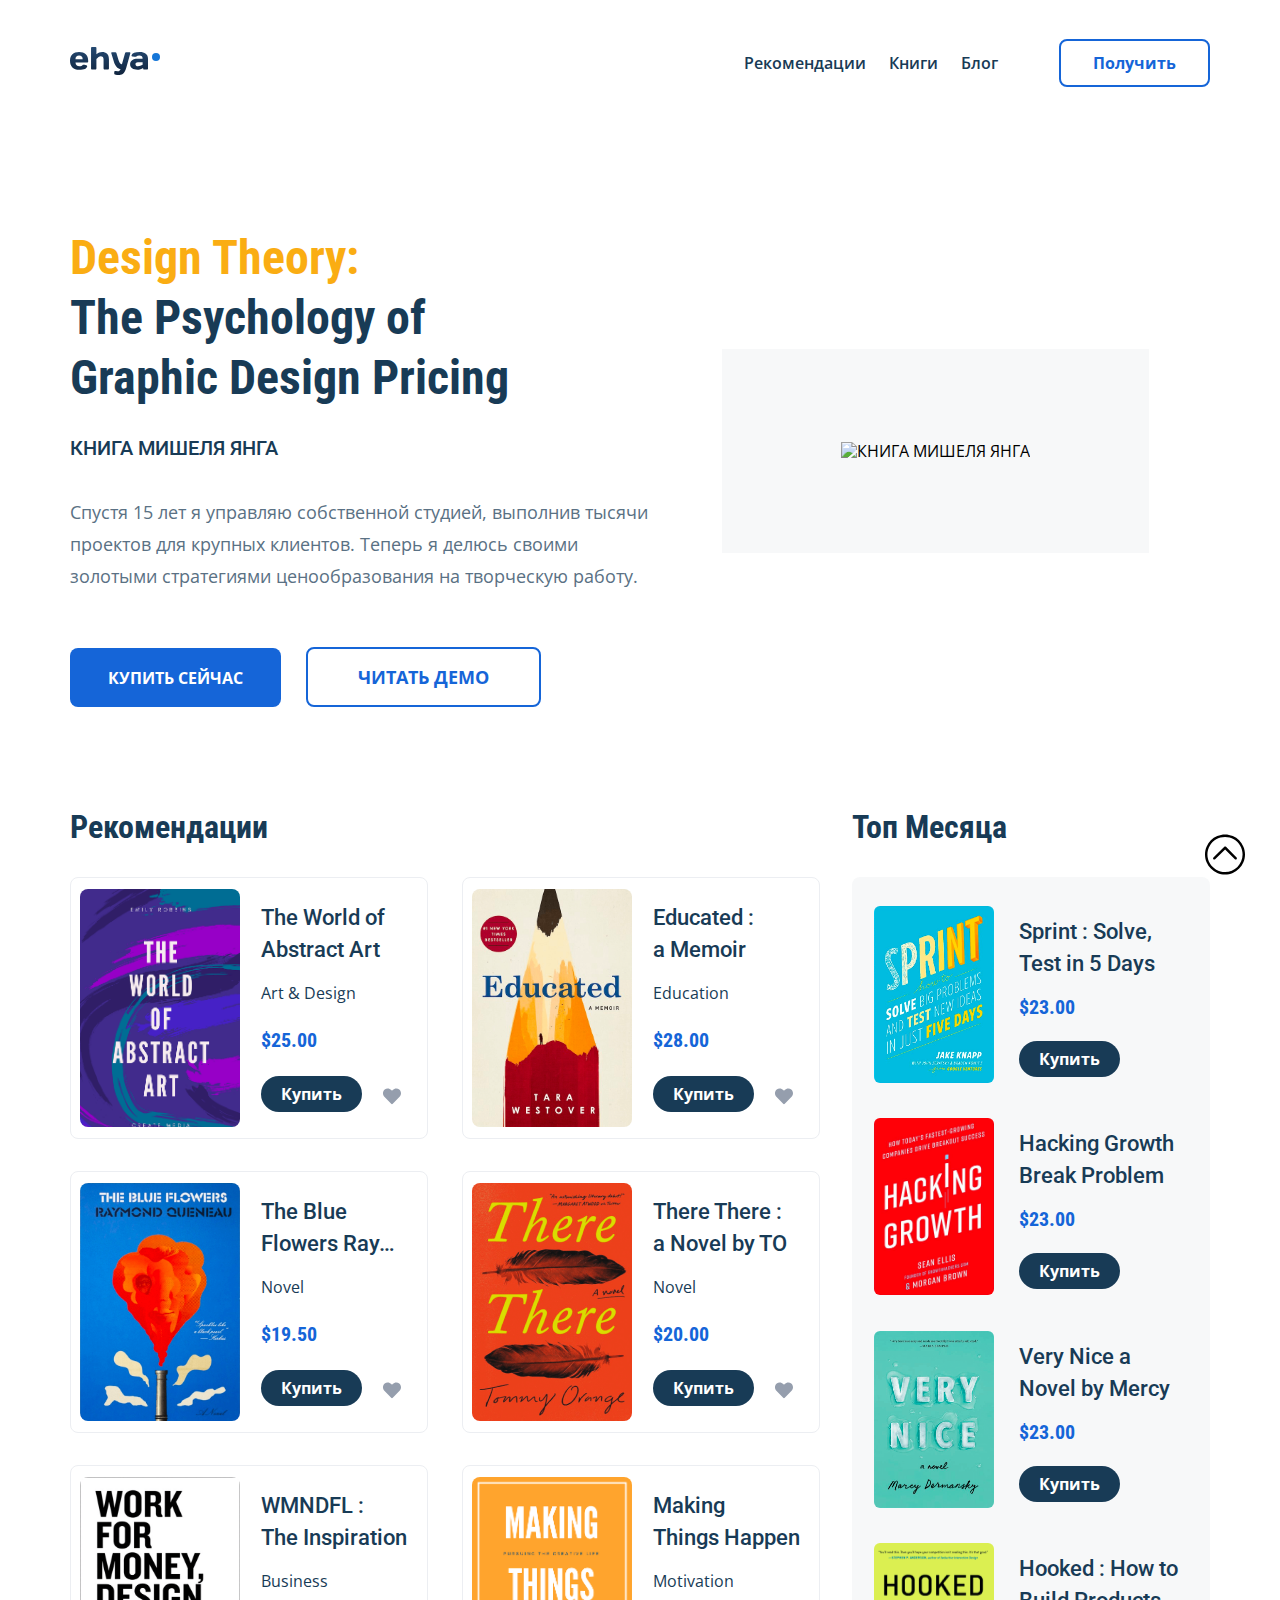
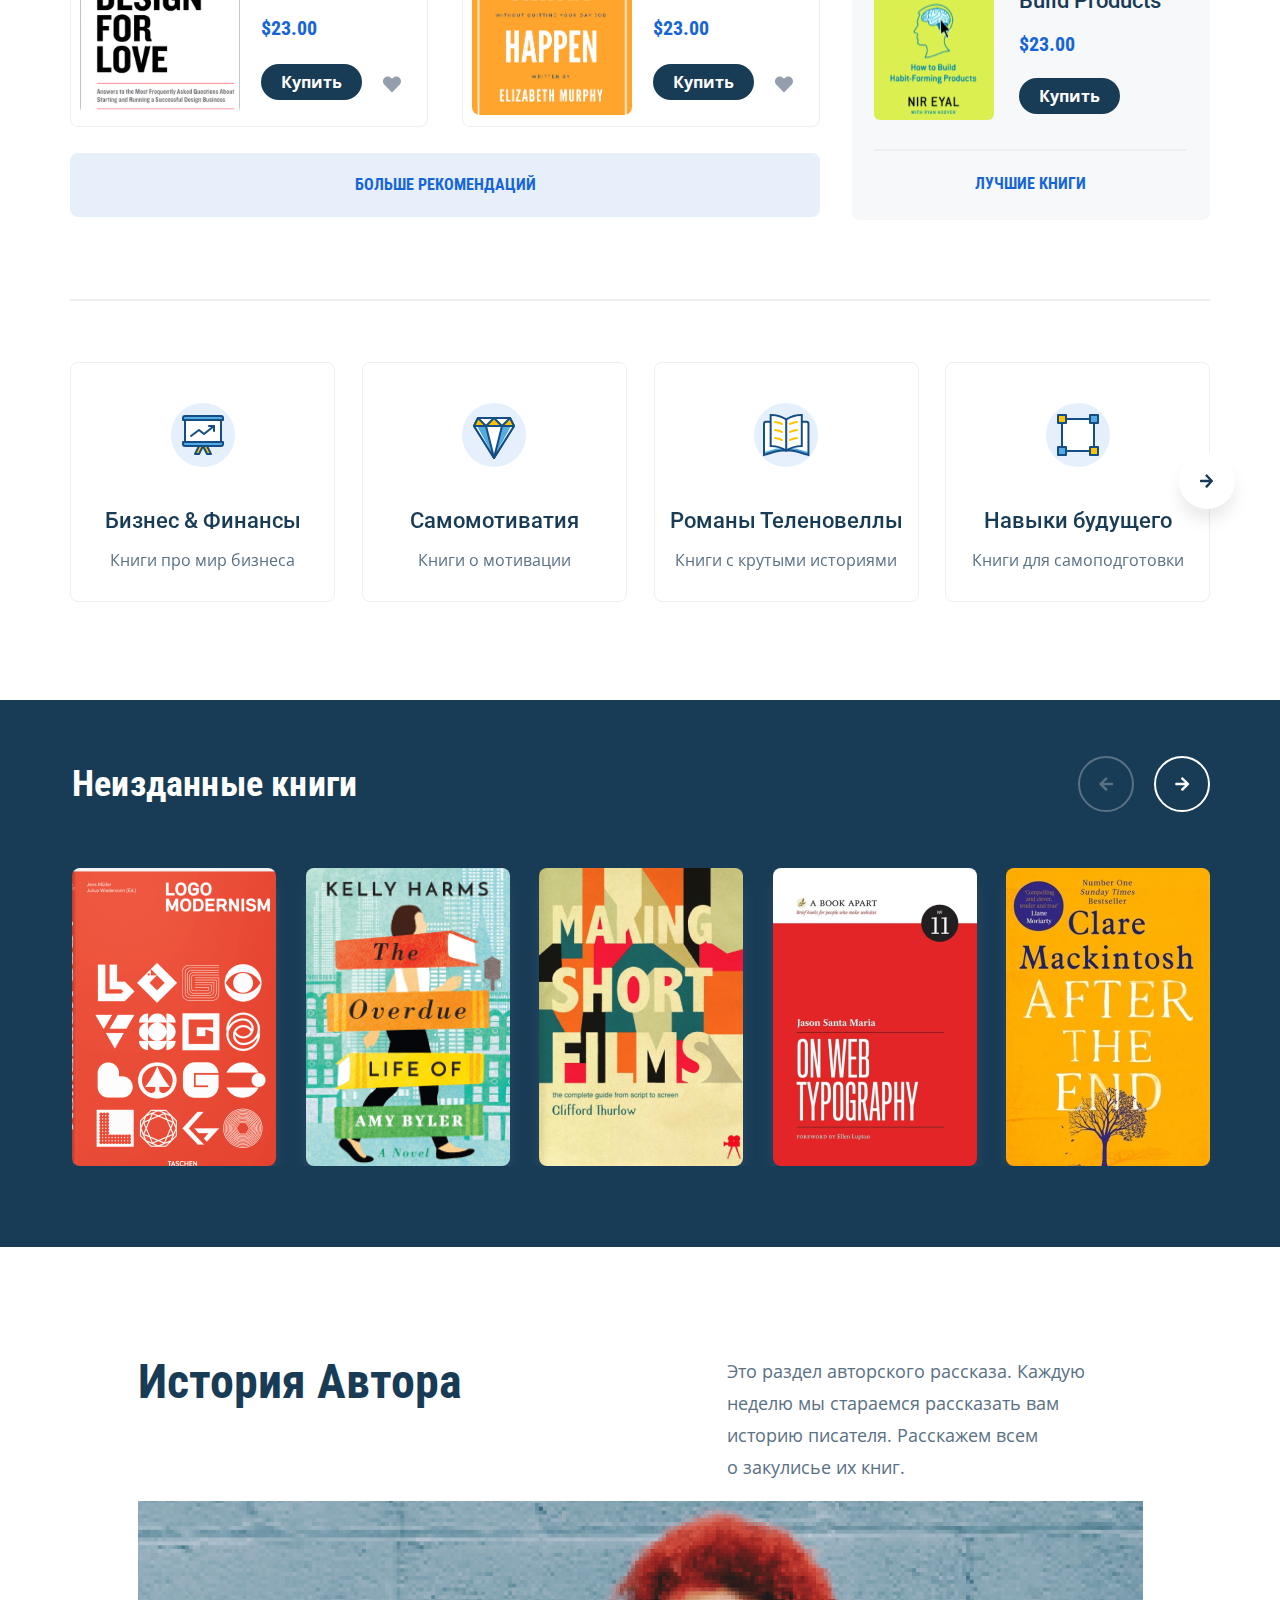
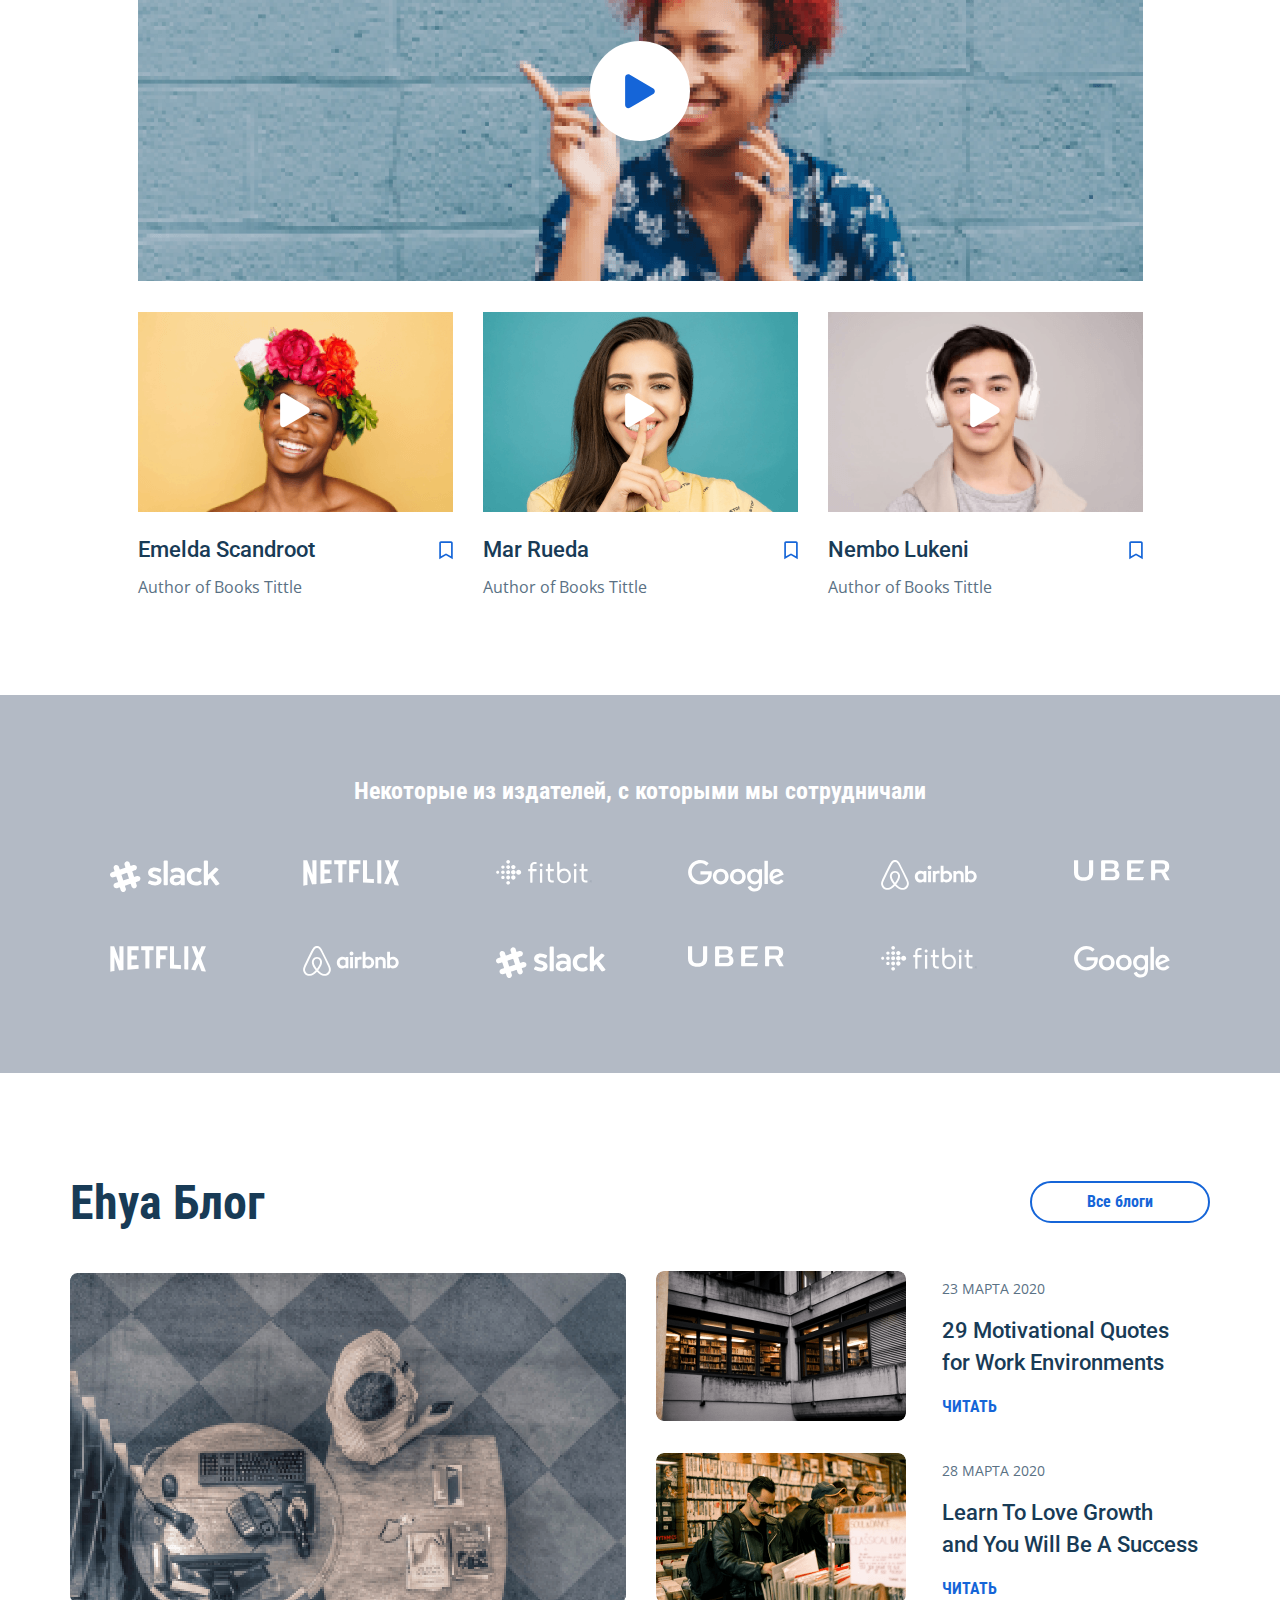
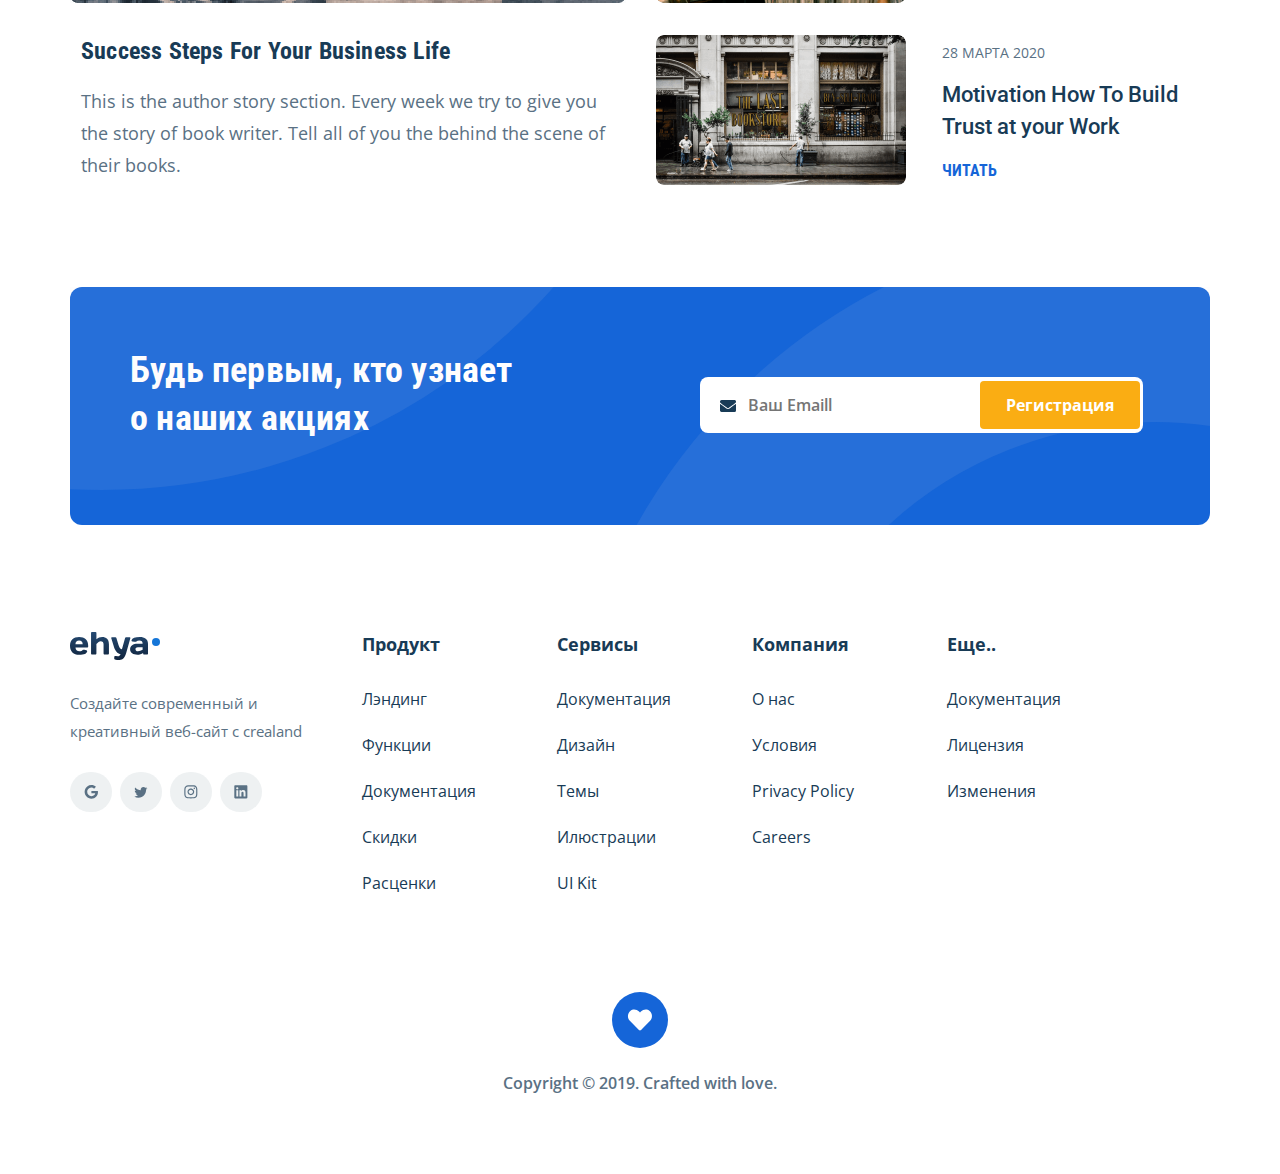
==== commit 74abdae5: "fix" ====
--- a/index.html
+++ b/index.html
@@ -353,7 +353,7 @@
               </div>
               <!-- /.best-card -->
               <span class="best__line"></span>
-              <span class="best__book">Лучшие книги</span>
+              <a href="#" class="best__book">Лучшие книги</a>
             </div>
             <!-- /.best-block -->
           </div>
@@ -404,7 +404,9 @@
                       <img src="img/ctg-2.svg" alt="icon" class="slide__img" />
                     </div>
                     <div class="slide-block__text">
-                      <span class="slide-block__name">Самомотиватия</span>
+                      <span class="slide-block__name slide-block__name--1"
+                        >Самомотиватия</span
+                      >
                       <span class="slide-block__subname"
                         >Книги о мотивации</span
                       >
@@ -470,7 +472,9 @@
                       <img src="img/ctg-2.svg" alt="icon" class="slide__img" />
                     </div>
                     <div class="slide-block__text">
-                      <span class="slide-block__name">Знаменитости</span>
+                      <span class="slide-block__name slide-block__name--1"
+                        >Знаменитости</span
+                      >
                       <span class="slide-block__subname"
                         >Книги автобиографии</span
                       >
@@ -1183,7 +1187,7 @@
         <a href="#" class="modal__close">
           <img src="img/close.svg" alt="icon: close" />
         </a>
-        <h3 class="modal__title">Contact us</h3>
+        <h3 class="modal__title">Связаться с нами</h3>
         <form action="send.php" method="POST" class="modal__form form">
           <input
             type="text"
@@ -1214,7 +1218,7 @@
             name="message"
           ></textarea>
           <div class="modal__bottom">
-            <button class="modal__button">Send</button>
+            <button class="modal__button">Отправить</button>
           </div>
         </form>
 
--- a/css/style.css
+++ b/css/style.css
@@ -1,2 +1,2 @@
-*{-webkit-box-sizing:border-box;box-sizing:border-box}body{font-family:'Open Sans', sans-serif;background-color:#fff;margin:0;position:relative;overflow-x:hidden}html{scroll-behavior:smooth}.container{max-width:1140px;margin:auto}.home{position:fixed;right:10px;bottom:0;z-index:100}.home__img{width:40px;height:45px;border-radius:8px}/*! normalize.css v8.0.1 | MIT License | github.com/necolas/normalize.css */html{line-height:1.15;-webkit-text-size-adjust:100%}body{margin:0}main{display:block}h1{font-size:2em;margin:0.67em 0}hr{-webkit-box-sizing:content-box;box-sizing:content-box;height:0;overflow:visible}pre{font-family:monospace, monospace;font-size:1em}a{background-color:transparent}abbr[title]{border-bottom:none;text-decoration:underline;-webkit-text-decoration:underline dotted;text-decoration:underline dotted}b,strong{font-weight:bolder}code,kbd,samp{font-family:monospace, monospace;font-size:1em}small{font-size:80%}sub,sup{font-size:75%;line-height:0;position:relative;vertical-align:baseline}sub{bottom:-0.25em}sup{top:-0.5em}img{border-style:none}button,input,optgroup,select,textarea{font-family:inherit;font-size:100%;line-height:1.15;margin:0}button,input{overflow:visible}button,select{text-transform:none}button,[type="button"],[type="reset"],[type="submit"]{-webkit-appearance:button}button::-moz-focus-inner,[type="button"]::-moz-focus-inner,[type="reset"]::-moz-focus-inner,[type="submit"]::-moz-focus-inner{border-style:none;padding:0}button:-moz-focusring,[type="button"]:-moz-focusring,[type="reset"]:-moz-focusring,[type="submit"]:-moz-focusring{outline:1px dotted ButtonText}fieldset{padding:0.35em 0.75em 0.625em}legend{-webkit-box-sizing:border-box;box-sizing:border-box;color:inherit;display:table;max-width:100%;padding:0;white-space:normal}progress{vertical-align:baseline}textarea{overflow:auto}[type="checkbox"],[type="radio"]{-webkit-box-sizing:border-box;box-sizing:border-box;padding:0}[type="number"]::-webkit-inner-spin-button,[type="number"]::-webkit-outer-spin-button{height:auto}[type="search"]{-webkit-appearance:textfield;outline-offset:-2px}[type="search"]::-webkit-search-decoration{-webkit-appearance:none}::-webkit-file-upload-button{-webkit-appearance:button;font:inherit}details{display:block}summary{display:list-item}template{display:none}[hidden]{display:none}.navbar{padding-top:36px;padding-bottom:36px;background-color:#fff}.navbar-top{display:-webkit-box;display:-ms-flexbox;display:flex;-webkit-box-align:center;-ms-flex-align:center;align-items:center;-webkit-box-pack:justify;-ms-flex-pack:justify;justify-content:space-between}.navbar-right{display:-webkit-box;display:-ms-flexbox;display:flex;-webkit-box-align:center;-ms-flex-align:center;align-items:center}.navbar-menu{list-style-type:none;display:-webkit-box;display:-ms-flexbox;display:flex;padding-left:0}.navbar-menu__link{text-decoration:none;font-style:normal;font-weight:600;font-size:16px;line-height:22px;color:#183B56;cursor:pointer}.navbar-menu__item{margin-right:23px}.navbar__button{background-color:inherit;color:#1565D8;border:2px solid #1565D8;border-radius:8px;font-style:normal;font-weight:700;font-size:16px;line-height:22px;padding:11px 32px 11px 32px;cursor:pointer;margin-left:38px;outline:none}.logo{width:90px}.burger{display:none}.design{padding-top:69px;padding-bottom:100px}.design-grid{display:-webkit-box;display:-ms-flexbox;display:flex}.design-info{padding:46px 67px 0 0;display:-webkit-box;display:-ms-flexbox;display:flex;-webkit-box-orient:vertical;-webkit-box-direction:normal;-ms-flex-direction:column;flex-direction:column}.design-wrapper{padding:93px 119px;background-color:rgba(179,186,197,0.1);text-align:center;-ms-flex-item-align:center;-ms-grid-row-align:center;align-self:center}.design-wrapper__image{width:100%;height:100%;-o-object-fit:cover;object-fit:cover}.design__title{font-family:'Roboto Condensed', sans-serif;font-style:normal;font-weight:bold;font-size:48px;line-height:60px;color:#FAAD13;margin-bottom:0;margin-top:-13px}.design__title-additionally{font-family:'Roboto Condensed', sans-serif;font-style:normal;font-weight:bold;font-size:48px;line-height:60px;color:#183B56;margin-top:0;margin-bottom:28px}.design__title-author{color:#183B56;font-family:'Roboto', sans-serif;font-style:normal;font-weight:500;font-size:20px;line-height:24px;margin-top:0;margin-bottom:36px}.design__text{font-style:normal;font-weight:normal;font-size:18px;line-height:32px;color:#5A7184;max-width:585px;margin-top:0;margin-bottom:56px;max-height:200px;overflow:auto}.button__buy{font-style:normal;font-weight:bold;font-size:16px;line-height:22px;text-align:center;text-transform:uppercase;color:#fff;cursor:pointer;outline:none;border:2px solid transparent;border-radius:8px;padding:16.5px 36px;background-color:#1565D8;margin-right:21px}.button__read{font-size:18px;line-height:25px;background-color:#fff;border:2px solid #1565D8;color:#1565D8;padding:16px 50px;cursor:pointer;outline:none;text-decoration:none;text-transform:uppercase;font-style:normal;font-weight:bold;border-radius:8px}.books-info{display:-webkit-box;display:-ms-flexbox;display:flex;margin-bottom:79px}.books__liner{border:1px solid #ECEEF2}.books-title{color:#183B56;font-family:'Roboto Condensed', sans-serif;font-style:normal;font-weight:bold;font-size:32px;line-height:40px;margin-top:0;margin-bottom:30px}.books-wrapper{display:-webkit-box;display:-ms-flexbox;display:flex;-ms-flex-wrap:wrap;flex-wrap:wrap;-webkit-box-pack:justify;-ms-flex-pack:justify;justify-content:space-between;width:750px}.books-more{width:100%;height:72px;border-radius:8px;background-color:rgba(21,101,216,0.1);cursor:pointer;outline:none;border:none}.books-rec{font-family:Roboto Condensed;font-style:normal;font-weight:bold;font-size:16px;line-height:20px;text-align:center;color:#1565d8}.books__line{border:1px solid #ECEEF2;margin-bottom:23px;margin-top:-7px}.books__best{text-transform:uppercase;font-family:'Roboto Condensed', sans-serif;color:#1565D8;font-style:normal;font-weight:bold;font-size:16px;line-height:20px;text-align:center}.books-left{margin-right:32px}.card{border:1px solid #ECEEF2;border-radius:8px;display:-webkit-box;display:-ms-flexbox;display:flex;width:358px;min-height:260px;margin-bottom:32px}.card__image{width:160px;height:238px;border-radius:8px;overflow:hidden}.card__img{width:100%;height:100%;-o-object-fit:cover;object-fit:cover;-o-object-position:0 0;object-position:0 0}.card__title{display:inline-block;font-family:'Roboto', sans-serif;color:#183B56;font-style:normal;font-weight:500;font-size:22px;line-height:32px;margin-bottom:16px}.card__subtitle{display:inline-block;font-family:'Open Sans', sans-serif;color:#183B56;font-style:normal;font-weight:normal;font-size:16px;line-height:22px;margin-bottom:24px}.card__price{display:inline-block;font-family:'Roboto Condensed', sans-serif;color:#1565D8;font-style:normal;font-weight:bold;font-size:20px;line-height:24px;margin-bottom:24px}.card-left{padding-top:11px;padding-left:9px;padding-bottom:11px}.card-right{display:-webkit-box;display:-ms-flexbox;display:flex;-webkit-box-orient:vertical;-webkit-box-direction:normal;-ms-flex-direction:column;flex-direction:column;padding:24px 0 26px 21px}.card__bought{display:-webkit-box;display:-ms-flexbox;display:flex;-webkit-box-align:center;-ms-flex-align:center;align-items:center}.card__button{background-color:#183B56;border-radius:200px;border:none;padding:7px 20px;font-family:'Open Sans', sans-serif;font-style:normal;font-weight:bold;font-size:16px;line-height:22px;color:#fff;margin-right:20px;cursor:pointer}.card__like{margin-top:9px;fill:#959EAD;width:21px;height:21px;cursor:pointer}.card__like--active{fill:red}.further{background-color:rgba(21,101,216,0.1);padding-top:25px;padding-bottom:25px;text-align:center;border-radius:8px;margin-top:-6px}.further__link{text-decoration:none;text-transform:uppercase;font-family:'Roboto Condensed', sans-serif;color:#1565D8;font-style:normal;font-weight:bold;font-size:16px;line-height:20px}.best__title{color:#183B56;font-family:'Roboto Condensed', sans-serif;font-style:normal;font-weight:bold;font-size:32px;line-height:40px;margin-top:0;margin-bottom:30px}.best__name{display:inline-block;font-family:'Roboto', sans-serif;color:#183B56;font-style:normal;font-weight:500;font-size:22px;line-height:32px;margin-bottom:15px}.best__price{display:inline-block;font-family:'Roboto Condensed', sans-serif;color:#1565D8;font-style:normal;font-weight:bold;font-size:20px;line-height:24px;margin-bottom:22px}.best__button{background-color:#183B56;border-radius:200px;border:none;padding:7px 20px;font-family:'Open Sans', sans-serif;font-style:normal;font-weight:bold;font-size:16px;line-height:22px;color:#fff;width:101px;cursor:pointer}.best__img{width:120px;height:177px;border-radius:6px}.best-card{display:-webkit-box;display:-ms-flexbox;display:flex;margin-bottom:32px}.best-block{background-color:rgba(179,186,197,0.1);border-radius:8px;padding:29px 24px 26px 22px;display:-webkit-box;display:-ms-flexbox;display:flex;-webkit-box-orient:vertical;-webkit-box-direction:normal;-ms-flex-direction:column;flex-direction:column}.best__right{padding-left:25px;padding-bottom:8px;padding-top:10px;display:-webkit-box;display:-ms-flexbox;display:flex;-webkit-box-orient:vertical;-webkit-box-direction:normal;-ms-flex-direction:column;flex-direction:column}.best__line{border:1px solid #ECEEF2;margin-bottom:23px;margin-top:-7px}.best__book{text-transform:uppercase;font-family:'Roboto Condensed', sans-serif;color:#1565D8;font-style:normal;font-weight:bold;font-size:16px;line-height:20px;text-align:center}.categories__container{position:relative;margin-bottom:91px;padding-top:53px;height:300px}.slide-button{position:absolute;background:#fff;width:56px;height:56px;border:none;cursor:pointer;border-radius:2000px;-webkit-box-shadow:0px 12px 16px rgba(0,0,0,0.08);box-shadow:0px 12px 16px rgba(0,0,0,0.08);display:-webkit-box;display:-ms-flexbox;display:flex;-webkit-box-align:center;-ms-flex-align:center;align-items:center;-webkit-box-pack:center;-ms-flex-pack:center;justify-content:center;z-index:1}.slide-button__img{width:14px;height:18px}.slide-button--next{top:48%;right:-25px}.slide-button--prev{top:46%;left:-56px;-webkit-transform:translate(50%, 10%);transform:translate(50%, 10%)}.slide-categories{margin:0;padding:0;width:265px}.slide-categories__block{-webkit-box-sizing:border-box;box-sizing:border-box;display:-webkit-box;display:-ms-flexbox;display:flex;-webkit-box-orient:vertical;-webkit-box-direction:normal;-ms-flex-direction:column;flex-direction:column;border-radius:8px;border:1px solid #ECEEF2;padding:40px 5px 30px 5px;-webkit-box-align:center;-ms-flex-align:center;align-items:center;-webkit-box-pack:justify;-ms-flex-pack:justify;justify-content:space-between;width:265px;margin:auto;overflow:auto}.slide-block__name{margin-bottom:12px;font-family:'Roboto', sans-serif;color:#183B56;font-style:normal;font-weight:500;font-size:22px;line-height:32px}.slide-block__subname{font-family:'Open Sans', sans-serif;color:#5A7184;font-style:normal;font-weight:normal;font-size:16px;line-height:22px}.slide-block__text{display:-webkit-box;display:-ms-flexbox;display:flex;-webkit-box-orient:vertical;-webkit-box-direction:normal;-ms-flex-direction:column;flex-direction:column;-webkit-box-align:center;-ms-flex-align:center;align-items:center;-webkit-box-pack:center;-ms-flex-pack:center;justify-content:center}.slide__img{width:64px;margin-bottom:35px}.swiper-container{overflow:hidden;margin-right:auto;margin-left:auto}.swiper-button-disabled{display:none}.swiper-button-disabled:hover{-webkit-filter:none;filter:none}.unreleased{background-color:#183B56}.unreleased__container{padding:31px 0 81px 2px;position:relative}.unreleased__wrapper-top{display:-webkit-box;display:-ms-flexbox;display:flex;-webkit-box-pack:justify;-ms-flex-pack:justify;justify-content:space-between}.unreleased__wrapper-slide{display:-webkit-box;display:-ms-flexbox;display:flex;-webkit-box-pack:justify;-ms-flex-pack:justify;justify-content:space-between;width:132px}.unreleased__wrapper-button{width:56px;height:56px}.unreleased__button{width:56px;height:56px;border:2px solid #fff;border-radius:2000px;padding:18px;background-color:transparent;display:block;margin-top:25px}.unreleased__button:disabled{cursor:default;border:2px solid #5A7184}.unreleased__title{font-family:'Roboto Condensed', sans-serif;font-style:normal;font-weight:bold;font-size:36px;line-height:48px;letter-spacing:0.2px;color:#fff;margin-bottom:60px}.slide-unreleased__wrapp{width:204px;height:298px;border-radius:8px;position:relative;overflow:hidden;-webkit-box-shadow:0px 12px 16px rgba(253,247,247,0.08);box-shadow:0px 12px 16px rgba(253,247,247,0.08)}.slide-unreleased__wrapp__img{height:100%;width:100%}.swiper-button-disabled .svg-unreleased{cursor:default;fill:#5A7184}.svg-unreleased{fill:#fff;width:15px;height:14px}.svg__title{font-family:'Roboto Condensed', sans-serif;font-style:normal;font-weight:bold;font-size:36px;line-height:48px;letter-spacing:0.2px;color:#fff;margin-bottom:60px}.history{padding-top:65px;padding-bottom:97px}.history__container{width:1005px;margin:auto}.history__title{display:inline-block;font-family:'Roboto Condensed', sans-serif;color:#183B56;font-style:normal;font-weight:bold;font-size:48px;line-height:60px}.history__text{display:inline-block;font-family:'Open Sans', sans-serif;color:#5A7184;font-style:normal;font-weight:normal;font-size:18px;line-height:32px;width:385px;margin-right:31px;margin-top:43px}.history__about{display:-webkit-box;display:-ms-flexbox;display:flex;-webkit-box-pack:justify;-ms-flex-pack:justify;justify-content:space-between;width:1005px}.history__big{position:relative;margin-bottom:31px;display:-webkit-box;display:-ms-flexbox;display:flex;-webkit-box-pack:center;-ms-flex-pack:center;justify-content:center;-webkit-box-align:center;-ms-flex-align:center;align-items:center}.history__video{position:relative;width:100%;height:100%;-o-object-fit:cover;object-fit:cover}.history__play{background-color:#fff;width:100px;height:100px;border-radius:2000px;display:-webkit-box;display:-ms-flexbox;display:flex;-webkit-box-pack:center;-ms-flex-pack:center;justify-content:center;-webkit-box-align:center;-ms-flex-align:center;align-items:center;position:absolute;cursor:pointer}.history__block{width:1005px;display:-webkit-box;display:-ms-flexbox;display:flex;-webkit-box-pack:justify;-ms-flex-pack:justify;justify-content:space-between}.history__card{position:relative}.history__mini{width:315px;height:200px;position:relative;margin-bottom:22px;display:-webkit-box;display:-ms-flexbox;display:flex;-webkit-box-align:center;-ms-flex-align:center;align-items:center;-webkit-box-pack:center;-ms-flex-pack:center;justify-content:center}.history__img{position:relative;width:100%;height:100%;-o-object-fit:cover;object-fit:cover}.history__button{cursor:pointer;position:absolute}.history__describe{display:-webkit-box;display:-ms-flexbox;display:flex;-webkit-box-pack:justify;-ms-flex-pack:justify;justify-content:space-between}.history__group{display:-webkit-box;display:-ms-flexbox;display:flex;-webkit-box-orient:vertical;-webkit-box-direction:normal;-ms-flex-direction:column;flex-direction:column}.history__name{font-family:'Roboto', sans-serif;color:#183B56;font-style:normal;font-weight:500;font-size:22px;line-height:32px;margin-bottom:10px}.history__subname{font-family:'Open Sans', sans-serif;color:#5A7184;font-style:normal;font-weight:normal;font-size:16px;line-height:22px}.history__store{margin-top:7px;cursor:pointer}.partners{background-color:#B3BAC5;padding-top:80px;padding-bottom:42px;position:relative}.partners__container{width:1060px;margin:auto}.partners__title{text-align:center;font-family:'Roboto Condensed', sans-serif;color:#fff;font-style:normal;font-weight:bold;font-size:24px;line-height:32px;margin-top:0;margin-bottom:53px}.partners__block-first{display:-webkit-box;display:-ms-flexbox;display:flex;-ms-flex-wrap:wrap;flex-wrap:wrap;-webkit-box-pack:justify;-ms-flex-pack:justify;justify-content:space-between}.partners__block-second{display:-webkit-box;display:-ms-flexbox;display:flex;-ms-flex-wrap:wrap;flex-wrap:wrap;-webkit-box-pack:justify;-ms-flex-pack:justify;justify-content:space-between}.partners__card{width:96px;margin-bottom:50px}.blog{padding-top:100px;padding-bottom:50px;position:relative}.blog__left{width:556px;display:-webkit-box;display:-ms-flexbox;display:flex;-webkit-box-orient:vertical;-webkit-box-direction:normal;-ms-flex-direction:column;flex-direction:column;margin-right:30px}.blog__title{font-family:'Roboto Condensed', sans-serif;color:#183B56;font-style:normal;font-weight:bold;font-size:48px;line-height:60px;margin-bottom:40px;margin-top:0}.blog__block-big{position:relative;border-radius:8px;margin-bottom:26px}.blog-foto{position:relative;width:556px;height:330px;overflow:hidden;-ms-flex-negative:0;flex-shrink:0}.blog__image{width:100%;height:100%;-o-object-fit:cover;object-fit:cover}.blog__name{font-family:'Roboto Condensed', sans-serif;color:#183B56;font-style:normal;font-weight:bold;font-size:24px;line-height:32px;margin-left:11px}.blog__text{font-family:'Open Sans', sans-serif;color:#5A7184;font-style:normal;font-weight:normal;font-size:18px;line-height:32px;margin-left:11px}.blog-wrapper{display:-webkit-box;display:-ms-flexbox;display:flex}.blog__all{display:-webkit-box;display:-ms-flexbox;display:flex;-webkit-box-pack:end;-ms-flex-pack:end;justify-content:end;margin-bottom:48px}.blog__button{border:2px solid #1565D8;border-radius:22px;padding:9px 55px;margin-top:8px;background-color:#fff;font-style:normal;font-weight:bold;font-size:16px;line-height:20px;font-family:'Roboto Condensed', sans-serif;cursor:pointer;outline:none;text-decoration:none;color:#1565D8}.blog__right{display:-webkit-box;display:-ms-flexbox;display:flex;-webkit-box-orient:vertical;-webkit-box-direction:normal;-ms-flex-direction:column;flex-direction:column}.blog__card{position:relative;display:-webkit-box;display:-ms-flexbox;display:flex;margin-bottom:27px}.blog__card-left{position:relative;border-radius:8px;margin-right:36px;width:250px;height:150px;overflow:hidden;-ms-flex-negative:0;flex-shrink:0}.blog__card-right{display:-webkit-box;display:-ms-flexbox;display:flex;-webkit-box-orient:vertical;-webkit-box-direction:normal;-ms-flex-direction:column;flex-direction:column}.blog__img{width:100%;height:100%;-o-object-fit:cover;object-fit:cover;position:relative}.blog__data{font-family:'Open Sans', sans-serif;color:#5A7184;font-style:normal;font-weight:normal;font-size:14px;line-height:20px;text-transform:uppercase;margin-bottom:16px;margin-top:8px}.blog__subname{font-family:'Roboto', sans-serif;color:#183B56;font-style:normal;font-weight:500;font-size:22px;line-height:32px;margin-bottom:18px}.blog__read{font-family:'Roboto Condensed', sans-serif;color:#1565D8;text-decoration:none;text-transform:uppercase;font-style:normal;font-weight:bold;font-size:16px;line-height:20px}.stock{padding-top:20px;padding-bottom:20px}.stock-container{max-width:1140px;margin:auto;overflow:hidden}.stock-wrapper{background-color:#1565D8;border-radius:12px;padding-top:29px;padding-bottom:53px;padding-left:60px;padding-right:67px;display:-webkit-box;display:-ms-flexbox;display:flex;-webkit-box-pack:justify;-ms-flex-pack:justify;justify-content:space-between;-webkit-box-align:center;-ms-flex-align:center;align-items:center;width:1140px;position:relative}.stock-wrapper::before{content:'';position:absolute;background-color:transparent;background-repeat:no-repeat;border-radius:50%;border:200px solid rgba(245,229,229,0.4);opacity:0.2;top:-65px;left:491px;width:786px;height:786px}.stock-wrapper::after{content:'';position:absolute;background-color:transparent;background-repeat:no-repeat;border-radius:50%;border:211px solid rgba(245,229,229,0.4);opacity:0.2;top:-1005px;left:-572px;width:786px;height:786px}.stock__name{width:393px}.stock__title{font-family:Roboto Condensed;font-style:normal;font-weight:bold;font-size:36px;line-height:48px;letter-spacing:0.2px;color:#FFFFFF}.stock__form{position:relative;width:443px;height:70px;margin-top:36px}.stock__button{position:absolute;padding:13px 26px;font-family:'Open Sans', sans-serif;color:#fff;font-style:normal;font-weight:bold;font-size:16px;line-height:22px;background-color:#FAAD13;border-radius:4px;top:4px;right:3px;border:none;cursor:pointer}.stock__input{position:relative;width:100%;height:56px;border:none;padding-left:48px;padding-right:165px;font-family:'Open Sans', sans-serif;color:#959EAD;font-style:normal;font-weight:600;font-size:16px;line-height:22px;outline:none;border-radius:8px;margin-right:50px}.stock__img{position:absolute;top:23px;left:20px}.footer{padding-top:87px;padding-bottom:80px;position:relative}.footer__politics{display:-webkit-box;display:-ms-flexbox;display:flex;-webkit-box-align:center;-ms-flex-align:center;align-items:center;-webkit-box-pack:center;-ms-flex-pack:center;justify-content:center;-webkit-box-orient:vertical;-webkit-box-direction:normal;-ms-flex-direction:column;flex-direction:column}.footer__heart{width:56px;height:56px;background-color:#1565D8;border-radius:2000px;display:-webkit-box;display:-ms-flexbox;display:flex;-webkit-box-pack:center;-ms-flex-pack:center;justify-content:center;-webkit-box-align:center;-ms-flex-align:center;align-items:center;margin-bottom:24px}.footer__copyright{font-family:'Open Sans', sans-serif;color:#5A7184;font-style:normal;font-weight:600;font-size:16px;line-height:22px}.footer__connection{width:263px;display:-webkit-box;display:-ms-flexbox;display:flex;-webkit-box-orient:vertical;-webkit-box-direction:normal;-ms-flex-direction:column;flex-direction:column;margin-right:29px}.footer__text{font-family:'Open Sans', sans-serif;color:#5A7184;font-style:normal;font-weight:normal;font-size:15px;line-height:28px;margin:0;margin-bottom:27px}.footer__social{display:-webkit-box;display:-ms-flexbox;display:flex}.footer__network{display:inline-block;margin-right:6px}.footer__block-logo{margin-bottom:26px}.footer__box{min-width:165px;margin-right:30px}.footer__descriptions{display:-webkit-box;display:-ms-flexbox;display:flex;margin-bottom:74px}.footer__name{font-family:'Open Sans', sans-serif;color:#183B56;font-style:normal;font-weight:bold;font-size:18px;line-height:25px;margin-top:0;margin-bottom:31px}.footer__ul{list-style:none;margin:0;padding:0}.footer__li{font-family:'Open Sans', sans-serif;color:#183B56;text-decoration:none;font-style:normal;font-weight:normal;font-size:16px;line-height:22px}.footer__item{margin-bottom:24px}.modal-open{overflow:hidden}.modal__overlay{position:fixed;left:0;top:0;right:0;bottom:0;background-color:rgba(0,143,223,0.1);z-index:100;visibility:hidden;opacity:0;-webkit-transition:opacity 0.2s;transition:opacity 0.2s}.modal__overlay--visible{visibility:visible;opacity:1}.modal__dialog{position:fixed;top:50%;left:50%;-webkit-transform:translate(-50%, -50%);transform:translate(-50%, -50%);padding:33px 88px;background-color:#fff;border-radius:8px;color:red;z-index:110;max-width:478px;max-height:95%;visibility:hidden;opacity:0;-webkit-transition:opacity 0.2s;transition:opacity 0.2s;overflow-y:auto}.modal__dialog--visible{visibility:visible;opacity:1;overflow-y:auto}.modal__close{position:absolute;top:13px;right:18px;text-decoration:none;cursor:pointer;background-color:#1565D8;width:23px;height:23px;display:-webkit-box;display:-ms-flexbox;display:flex;-webkit-box-align:center;-ms-flex-align:center;align-items:center;-webkit-box-pack:center;-ms-flex-pack:center;justify-content:center}.modal__title{font-family:'Open Sans', sans-serif;font-style:normal;font-weight:bold;font-size:20px;line-height:22px;text-transform:uppercase;font-style:normal;font-weight:bold;margin-bottom:0;margin-top:0;text-align:center;color:#1565D8}.modal__input{background-color:#fff;font-family:'Open Sans', sans-serif;font-style:normal;color:#1565D8;font-size:14px;line-height:22px;border:1px solid #1565D8;border-radius:4px;padding:17px 23px;margin-top:15px;width:100%;min-height:50px;outline:none}.modal__message{background-color:#fff;font-family:'Open Sans', sans-serif;font-style:normal;font-size:14px;line-height:22px;color:#1565D8;border:1px solid #1565D8;border-radius:4px;resize:none;padding:18px 23px;margin-top:15px;margin-bottom:15px;width:100%;min-height:123px;outline:none}.modal__button{margin-right:0;font-family:'Open Sans', sans-serif;font-size:16px;line-height:22px;color:#fff;background-color:#1565D8;border:2px solid transparent;padding:16px 50px;cursor:pointer;outline:none;text-transform:uppercase;font-style:normal;font-weight:bold;border-radius:8px}.modal__info{font-style:normal;font-weight:bold;font-size:12px;line-height:15px;display:inline-block}.modal__bottom{display:-webkit-box;display:-ms-flexbox;display:flex;-webkit-box-align:center;-ms-flex-align:center;align-items:center;-webkit-box-pack:center;-ms-flex-pack:center;justify-content:center}.thank{padding-top:60px;padding-bottom:60px}.thank__title{color:#FAAD13;font-family:'Roboto Condensed', sans-serif;font-style:normal;font-weight:bold;font-size:40px;line-height:60px;margin:0;margin-bottom:10px}.thank__text{color:#183B56;font-family:'Roboto Condensed', sans-serif;font-style:normal;font-weight:bold;font-size:25px;margin-top:0;margin-bottom:79px}.thank__link{font-family:'Open Sans', sans-serif;font-size:16px;line-height:22px;color:#fff;text-transform:uppercase;font-style:normal;font-weight:bold;background-color:#1565D8;border:2px solid transparent;padding:13px 31px;cursor:pointer;outline:none;border-radius:8px;text-decoration:none}.thank-container{width:1140px;margin:auto}@media (max-width: 1199px){.container{max-width:960px}.thank-container{max-width:960px}.design{padding-top:35px}.design-wrapper{padding:145px 119px}.button__buy{padding:19px 29px}.button__read{padding:16px 22px}.books-info{-webkit-box-orient:vertical;-webkit-box-direction:normal;-ms-flex-direction:column;flex-direction:column}.books-left{margin-right:0}.books-wrapper{width:100%;-webkit-box-pack:space-evenly;-ms-flex-pack:space-evenly;justify-content:space-evenly}.books-title{text-align:center}.books-left{margin-right:0}.books-wrapper{width:100%;-webkit-box-pack:space-evenly;-ms-flex-pack:space-evenly;justify-content:space-evenly}.books-drid-wraper{margin-bottom:50px}.best{margin-top:25px}.best__title{text-align:center}.best-card{width:358px}.best-block{-webkit-box-align:center;-ms-flex-align:center;align-items:center;-webkit-box-pack:justify;-ms-flex-pack:justify;justify-content:space-between;-webkit-box-orient:horizontal;-webkit-box-direction:normal;-ms-flex-direction:row;flex-direction:row;-ms-flex-wrap:wrap;flex-wrap:wrap}.best__line{-ms-flex-preferred-size:100%;flex-basis:100%}.best__book{-ms-flex-preferred-size:100%;flex-basis:100%}.category__card{width:182px;height:270px;margin-right:10px}.category__title{font-size:18px;line-height:26px}.category__text{font-size:14px;line-height:18px}.category__button--prev{right:188px}.category__button--next{right:107px}.history__container{width:960px}.history__big{width:960px;overflow:hidden}.history__card{width:305px;overflow:hidden}.history__block{width:960px}.partners__container{width:960px}.blog-wrapper{-webkit-box-orient:vertical;-webkit-box-direction:normal;-ms-flex-direction:column;flex-direction:column}.blog__left{-webkit-box-orient:horizontal;-webkit-box-direction:normal;-ms-flex-direction:row;flex-direction:row;width:960px;margin-right:0;margin-bottom:20px}.blog__preface{display:-webkit-box;display:-ms-flexbox;display:flex;-webkit-box-orient:vertical;-webkit-box-direction:normal;-ms-flex-direction:column;flex-direction:column;-webkit-box-pack:center;-ms-flex-pack:center;justify-content:center;-webkit-box-align:center;-ms-flex-align:center;align-items:center}.blog__block-big{margin-right:20px}.blog__all{-webkit-box-ordinal-group:6;-ms-flex-order:5;order:5;-webkit-box-pack:center;-ms-flex-pack:center;justify-content:center}.stock-wrapper{width:960px}.stock-container{max-width:960px}.stock__form{width:400px}.footer__box{min-width:148px;margin-right:23px}.slide-unreleased__wrapp{margin:0 auto}}@media (max-width: 992px){.container{max-width:737px}.thank-container{max-width:737px}.navbar-menu__item{margin-right:22px}.navbar__button{margin-left:8px;padding:11px 29px}.design-wrapper{padding:120px 40px}.design__text{font-size:14px}.design__title{font-size:40px;line-height:50px}.design__title-additionally{font-size:40px;line-height:50px}.design__title-author{font-size:18px}.design-info{padding-right:57px}.button__read{padding:16px 28px;font-size:14px}.button__buy{padding:16px 19px;font-size:14px}.modal__dialog{padding:33px 68px}.best-block{padding-right:0;padding-left:9px}.slide-categories__block{width:210px;padding:30px 5px 20px 5px}.slide-block__name{font-size:18px;line-height:20px}.slide-block__subname{font-size:14px}.slide-button--next{right:-10px}.slide-button--prev{left:-40px}.history__container{max-width:737px}.history__about{max-width:737px}.history__big{max-width:737px}.history__block{max-width:737px}.history__video{max-width:737px}.history__card--hidden{display:none}.partners__container{max-width:737px}.blog{padding-top:44px;padding-bottom:12px}.blog__left{-webkit-box-orient:vertical;-webkit-box-direction:normal;-ms-flex-direction:column;flex-direction:column;-webkit-box-align:start;-ms-flex-align:start;align-items:start;max-width:737px}.blog__image{text-align:center}.blog__preface{width:737px;-webkit-box-align:start;-ms-flex-align:start;align-items:start}.stock-container{max-width:737px}.stock-wrapper{max-width:737px;padding:12px 34px 25px 34px}.stock__button{padding:13px 14px;font-size:14px}.stock__input{font-size:14px}.stock__img{top:22px}.stock__title{font-size:30px}.footer__connection{-webkit-box-ordinal-group:6;-ms-flex-order:5;order:5;margin-top:50px;-ms-flex-preferred-size:100%;flex-basis:100%;-webkit-box-align:center;-ms-flex-align:center;align-items:center}.footer__descriptions{-ms-flex-wrap:wrap;flex-wrap:wrap;-webkit-box-pack:justify;-ms-flex-pack:justify;justify-content:space-between}.footer__box{margin-right:0}}@media (max-width: 767px){.container{max-width:87%}.thank-container{max-width:87%}body{margin-top:70px}.navbar{padding-bottom:23px;padding-top:19px}.navbar-menu{display:-webkit-box;display:-ms-flexbox;display:flex;-webkit-box-orient:vertical;-webkit-box-direction:normal;-ms-flex-direction:column;flex-direction:column;text-align:center}.navbar-menu__item{margin-right:0;margin-bottom:20px}.navbar--mobile--fixed{position:fixed;top:0;right:0;left:0;z-index:99}.navbar-right{display:none}.navbar-right--visible{display:block;position:fixed;left:0;right:0;top:70px;bottom:0;overflow:auto;background-color:#fff;display:-webkit-box;display:-ms-flexbox;display:flex;-webkit-box-orient:vertical;-webkit-box-direction:normal;-ms-flex-direction:column;flex-direction:column;-webkit-box-align:center;-ms-flex-align:center;align-items:center;padding:35px 20px}.burger{display:block;width:24px;height:16px;display:-webkit-box;display:-ms-flexbox;display:flex;-webkit-box-orient:vertical;-webkit-box-direction:normal;-ms-flex-direction:column;flex-direction:column;-webkit-box-align:center;-ms-flex-align:center;align-items:center;-webkit-box-pack:justify;-ms-flex-pack:justify;justify-content:space-between;cursor:pointer;margin-top:-6px}.burger__line{width:22px;height:2.2px;background-color:#3A4C66;border-radius:10px}.design-grid{-webkit-box-orient:vertical;-webkit-box-direction:normal;-ms-flex-direction:column;flex-direction:column;padding-top:18px;-webkit-box-align:center;-ms-flex-align:center;align-items:center}.design-info{text-align:center;padding-top:15px;padding-right:0}.design-wrapper{width:100%;text-align:center;padding:67px 40px}.button{margin-bottom:40px}.button__read{padding:16px 50px;font-size:16px}.button__buy{padding:16px 36px;font-size:16px}.modal__dialog{width:400px;padding:33px 45px}.categories{padding-bottom:50px}.categories__container{height:100%;margin-bottom:10px}.slide-button--prev{left:90px;top:60%}.slide-button--prev--next{right:90px;top:276px}.history__big{max-width:100%}.history__container{max-width:87%}.history__about{max-width:100%}.history__block{width:100%}.history__video{max-width:100%}.partners__container{width:87%}.partners__block-second{display:none}.partners__block-first{-ms-flex-wrap:wrap;flex-wrap:wrap;width:500px;margin:auto}.partners__card{margin-right:30px}.blog__left{width:100%}.blog__preface{width:100%}.blog-foto{border-radius:8px;width:450px;height:265px}.stock-container{width:87%}.stock-wrapper{width:100%;-webkit-box-orient:vertical;-webkit-box-direction:normal;-ms-flex-direction:column;flex-direction:column;-webkit-box-align:center;-ms-flex-align:center;align-items:center}.stock__title{margin-bottom:0}.stock__form{margin-top:19px}.slide-unreleased__wrapp{margin:0 auto}.footer__connection{-ms-flex-preferred-size:100%;flex-basis:100%;-webkit-box-align:center;-ms-flex-align:center;align-items:center}.footer__box{margin-right:16px;margin-bottom:20px}.footer__politics{display:none}}@media (max-width: 575px){.container{max-width:85%}.thank-container{max-width:85%}.button{display:-webkit-box;display:-ms-flexbox;display:flex;-webkit-box-orient:vertical;-webkit-box-direction:normal;-ms-flex-direction:column;flex-direction:column}.button__buy{margin-right:0;margin-bottom:15px}.card-hidden{display:none}.history{padding-top:43px}.history__container{width:85%}.history__text{font-size:18px;line-height:25px;margin:0;margin-bottom:20px;text-align:center}.history__about{-webkit-box-orient:vertical;-webkit-box-direction:normal;-ms-flex-direction:column;flex-direction:column;-webkit-box-align:center;-ms-flex-align:center;align-items:center}.history__title{margin:0;margin-bottom:25px}.history__card{width:195px}.history__mini{width:195px}.partners__container{width:85%}.partners__block-second{display:none}.partners__block-first{-ms-flex-wrap:wrap;flex-wrap:wrap;width:70%;-webkit-box-align:center;-ms-flex-align:center;align-items:center;-webkit-box-pack:justify;-ms-flex-pack:justify;justify-content:space-between}.partners__card{margin-right:30px}.categories{padding-bottom:70px}.blog-foto{border-radius:8px;width:325px;height:195px}.blog__block-big{width:100%;display:-webkit-box;display:-ms-flexbox;display:flex;-webkit-box-orient:vertical;-webkit-box-direction:normal;-ms-flex-direction:column;flex-direction:column;-webkit-box-align:center;-ms-flex-align:center;align-items:center}.blog__subname{font-size:14px;line-height:20px}.stock-container{width:85%}.footer__connection{-ms-flex-preferred-size:100%;flex-basis:100%;-webkit-box-align:center;-ms-flex-align:center;align-items:center}.footer__box{margin-right:16px;margin-bottom:20px}.footer__politics{display:none}.swiper-wrapper{-webkit-box-pack:justify;-ms-flex-pack:justify;justify-content:space-between}.swiper-slide-active{margin-right:0}.slide-unreleased__wrapp{margin:0 auto}.unreleased__container{padding-bottom:102px}.unreleased__title{margin-top:17px;font-size:28px;line-height:36px;margin-bottom:31px}.unreleased__button{margin-top:-18px;width:48px;height:48px;padding:0}.unreleased__slider{margin-bottom:40px}.unreleased__wrapper-slide{position:absolute;bottom:20px}.unreleased__wrapper-top{-webkit-box-orient:vertical;-webkit-box-direction:normal;-ms-flex-direction:column;flex-direction:column;-webkit-box-align:center;-ms-flex-align:center;align-items:center}.slide-button--prev{left:90px;top:101%}.slide-button--next{right:120px;top:100.5%}.slide-unreleased__wrapp{margin:0 auto}.slide-block__name{font-size:16px;line-height:20px;margin-bottom:10px;text-align:center}.slide-block__subname{font-size:12px;line-height:20px;text-align:center}.slide-block__text{width:100%;-webkit-box-align:center;-ms-flex-align:center;align-items:center}.slide-categories__block{width:140px;height:182px;padding:20px 24px 12px 24px}.slide__img{width:36px;height:36px;margin-bottom:16px}.slider-categories__wrapper{-ms-flex-wrap:wrap;flex-wrap:wrap;width:1199px;overflow:hidden}}@media (max-width: 480px) and (min-width: 320px){.container{max-width:87.5%}.thank-container{max-width:87.5%}.navbar__mobile--fixed{padding-top:19px;padding-bottom:19px}.design{padding-top:17px;padding-bottom:51px}.design-grid{padding-top:29px}.design-info{padding-top:0;padding-bottom:36px}.design-wrapper{padding:59px 68px 59px 68px}.design-wrapper__image{width:143px;height:215px}.design__title{font-size:32px;line-height:40px}.design__title-additionally{font-size:32px;line-height:40px;margin-bottom:25px}.design__title-author{font-size:16px;line-height:24px;margin-bottom:32px}.design__text{font-size:16px;line-height:23px;margin-bottom:16px}.button{display:-webkit-box;display:-ms-flexbox;display:flex;-webkit-box-pack:center;-ms-flex-pack:center;justify-content:center;-webkit-box-align:center;-ms-flex-align:center;align-items:center;margin-bottom:0}.button__buy{padding:8px 0px 6px 0px;font-size:16px;line-height:22px;width:176px}.button__read{padding:9px 0px 5px 0px;font-size:16px;line-height:22px;margin-bottom:0;width:176px;margin-left:0}.burger{margin-right:4px}.modal__dialog{width:85%;padding:30px 30px}.modal__input{padding-top:14px;padding-bottom:14px}.modal__message{min-height:114px}.books-info{margin-bottom:52px}.books-title{font-size:28px;line-height:36px;margin-bottom:65px;text-align:center}.card{-webkit-box-orient:vertical;-webkit-box-direction:normal;-ms-flex-direction:column;flex-direction:column;-webkit-box-align:center;-ms-flex-align:center;align-items:center}.card-left{padding:0;position:relative;height:125px;display:-webkit-box;display:-ms-flexbox;display:flex;-webkit-box-pack:center;-ms-flex-pack:center;justify-content:center}.card__image{height:137px;width:95px;position:absolute;top:-20px}.card__title{font-size:20px;line-height:24px;margin-top:-12px}.card-right{padding-left:0;-webkit-box-align:center;-ms-flex-align:center;align-items:center}.card__subtitle{font-size:14px;line-height:20px;margin-bottom:12px}.card__price{font-size:16px;line-height:20px}.further{padding-top:14px;padding-bottom:14px}.further__link{text-transform:none}.best{margin-top:56px}.best__title{text-align:center;font-size:28px;line-height:36px;margin-bottom:36px}.best__name{font-size:16px;line-height:24px;margin-bottom:12px;font-family:'Roboto Condensed', sans-serif;font-weight:bold}.best__img{height:143px;width:96px}.best__price{margin-bottom:14px}.best__right{padding-left:14px;padding-right:55px;padding-top:0}.categories{padding-bottom:132px}.slide-button--prev{left:56px;top:106.5%}.slide-button--next{right:80px;top:104%}.history{padding-bottom:35px}.history__container{max-width:300px;min-width:300px;margin:auto}.history__title{font-size:28px;line-height:36px}.history__text{font-size:18px;line-height:25px}.history__big{max-width:300px;height:210px;-webkit-box-align:center;-ms-flex-align:center;align-items:center;-webkit-box-pack:center;-ms-flex-pack:center;justify-content:center;margin-left:auto;margin-right:auto;margin-bottom:22px}.history__video{width:100%;height:100%;-o-object-fit:cover;object-fit:cover}.history__play{width:56px;height:56px}.history__play-blue{width:17px;height:22px}.history__text{width:280px;margin-bottom:35px}.history__mini{width:140px;height:140px;margin-bottom:15px}.history__img{width:100%;height:100%;-o-object-fit:cover;object-fit:cover}.history__name{font-size:16px;line-height:20px}.history__subname{font-size:12px;line-height:20px}.history__describe{-webkit-box-orient:vertical;-webkit-box-direction:normal;-ms-flex-direction:column;flex-direction:column;-webkit-box-align:center;-ms-flex-align:center;align-items:center}.history__group{-webkit-box-align:center;-ms-flex-align:center;align-items:center}.history__card{width:140px}.history__play-light{width:21px;height:27px}.blog{padding-top:56px;padding-bottom:0}.blog-foto{border-radius:8px;width:280px;height:120px}.blog__title{margin-bottom:47px}.blog__left{margin-bottom:15px}.blog__block-big{margin-bottom:21px;margin-right:0}.blog__card-left{width:90px;height:90px;margin-right:20px}.blog__preface{-webkit-box-align:start;-ms-flex-align:start;align-items:flex-start}.blog__img{width:90px;height:90px}.blog__title{font-size:28px;line-height:36px}.blog__name{font-size:16px;line-height:20px;margin-left:0}.blog__text{font-size:12px;line-height:24px;margin-left:0}.blog__data{font-size:10px;line-height:20px;margin-top:0;margin-bottom:6px}.blog__subname{font-size:14px;line-height:20px;margin-bottom:6px}.blog__all{margin-bottom:29px;margin-top:6px}.blog__read{font-size:10px;line-height:20px}.blog__button{font-size:14px;line-height:20px;padding:9px 49px}.partners{padding-top:37px;padding-bottom:36px}.partners__title{font-size:24px;line-height:30px;text-align:center;margin-bottom:31px}.partners__container{width:280px}.partners__card{margin:0;margin-bottom:20px;width:87px}.partners__partner{width:100%}.partners__block-first{width:218px}.stock-container{width:100%}.stock__title{font-size:28px;line-height:36px}.stock-wrapper{border-radius:0;padding-top:0;padding-bottom:26px}.stock-wrapper::after{width:786px;height:786px;top:-928px;left:-633px;border-width:173px}.stock-wrapper::before{top:173px;left:-26px}.stock__name{font-size:28px;line-height:36px;width:280px;margin-bottom:16px}.stock__form{width:272px;height:112px;background-color:#fff;border-radius:8px}.stock__input{width:100%;padding:17px 48px 17px 48px}.stock__button{bottom:0;top:60px;right:11px;left:11px;width:250px;height:42px;font-size:16px;line-height:22px;padding:11px 14px}.footer{padding-top:30px}.footer__name{font-size:16px;line-height:22px;margin-bottom:19px}.footer__li{font-size:14px;line-height:20px}.footer__box{min-width:132px;margin-right:0}.footer__connection{margin-right:0;margin-top:6px}.footer__text{text-align:center;margin-bottom:13px}.footer__item{margin-bottom:16px}.footer .invalid{font-size:12px}.footer__block-logo{margin-bottom:10p}}@media (min-width: 993px){.card__button:hover,.best__button:hover,.blog__button:hover{background:#1565D8;color:#fff}.footer__link:hover{text-decoration:underline}.navbar-menu__item:hover{text-decoration:underline;-webkit-text-decoration-color:#fff;text-decoration-color:#fff}.navbar__button:hover{background:#1565D8;color:#fff}.button__read:hover{background:#1565D8;color:#fff}.button__buy:hover{background:#fff;color:#1565D8;border:2px solid #1565D8}.stock__button:hover{text-decoration:underline}.blog__read:hover{text-decoration:underline}.modal__button:hover{background:#fff;color:#1565D8;border:2px solid #1565D8}.further__link:hover{text-decoration:underline}.unreleased__button:hover{-webkit-filter:drop-shadow(0 0.15rem 0.5rem #1565D8);filter:drop-shadow(0 0.15rem 0.5rem #1565D8)}.footer__li:hover{text-decoration:underline}}
+*{-webkit-box-sizing:border-box;box-sizing:border-box}body{font-family:'Open Sans', sans-serif;background-color:#fff;margin:0;position:relative;overflow-x:hidden}html{scroll-behavior:smooth}.container{max-width:1140px;margin:auto}.home{position:fixed;right:35px;bottom:20px;z-index:100}.home__img{width:40px;height:45px;border-radius:8px}/*! normalize.css v8.0.1 | MIT License | github.com/necolas/normalize.css */html{line-height:1.15;-webkit-text-size-adjust:100%}body{margin:0}main{display:block}h1{font-size:2em;margin:0.67em 0}hr{-webkit-box-sizing:content-box;box-sizing:content-box;height:0;overflow:visible}pre{font-family:monospace, monospace;font-size:1em}a{background-color:transparent}abbr[title]{border-bottom:none;text-decoration:underline;-webkit-text-decoration:underline dotted;text-decoration:underline dotted}b,strong{font-weight:bolder}code,kbd,samp{font-family:monospace, monospace;font-size:1em}small{font-size:80%}sub,sup{font-size:75%;line-height:0;position:relative;vertical-align:baseline}sub{bottom:-0.25em}sup{top:-0.5em}img{border-style:none}button,input,optgroup,select,textarea{font-family:inherit;font-size:100%;line-height:1.15;margin:0}button,input{overflow:visible}button,select{text-transform:none}button,[type="button"],[type="reset"],[type="submit"]{-webkit-appearance:button}button::-moz-focus-inner,[type="button"]::-moz-focus-inner,[type="reset"]::-moz-focus-inner,[type="submit"]::-moz-focus-inner{border-style:none;padding:0}button:-moz-focusring,[type="button"]:-moz-focusring,[type="reset"]:-moz-focusring,[type="submit"]:-moz-focusring{outline:1px dotted ButtonText}fieldset{padding:0.35em 0.75em 0.625em}legend{-webkit-box-sizing:border-box;box-sizing:border-box;color:inherit;display:table;max-width:100%;padding:0;white-space:normal}progress{vertical-align:baseline}textarea{overflow:auto}[type="checkbox"],[type="radio"]{-webkit-box-sizing:border-box;box-sizing:border-box;padding:0}[type="number"]::-webkit-inner-spin-button,[type="number"]::-webkit-outer-spin-button{height:auto}[type="search"]{-webkit-appearance:textfield;outline-offset:-2px}[type="search"]::-webkit-search-decoration{-webkit-appearance:none}::-webkit-file-upload-button{-webkit-appearance:button;font:inherit}details{display:block}summary{display:list-item}template{display:none}[hidden]{display:none}.navbar{padding-top:36px;padding-bottom:36px;background-color:#fff}.navbar-top{display:-webkit-box;display:-ms-flexbox;display:flex;-webkit-box-align:center;-ms-flex-align:center;align-items:center;-webkit-box-pack:justify;-ms-flex-pack:justify;justify-content:space-between}.navbar-right{display:-webkit-box;display:-ms-flexbox;display:flex;-webkit-box-align:center;-ms-flex-align:center;align-items:center}.navbar-menu{list-style-type:none;display:-webkit-box;display:-ms-flexbox;display:flex;padding-left:0}.navbar-menu__link{text-decoration:none;font-style:normal;font-weight:600;font-size:16px;line-height:22px;color:#183B56;cursor:pointer}.navbar-menu__item{margin-right:23px}.navbar__button{background-color:inherit;color:#1565D8;border:2px solid #1565D8;border-radius:8px;font-style:normal;font-weight:700;font-size:16px;line-height:22px;padding:11px 32px 11px 32px;cursor:pointer;margin-left:38px;outline:none}.logo{width:90px}.burger{display:none}.design{padding-top:69px;padding-bottom:100px}.design-grid{display:-webkit-box;display:-ms-flexbox;display:flex}.design-info{padding:46px 67px 0 0;display:-webkit-box;display:-ms-flexbox;display:flex;-webkit-box-orient:vertical;-webkit-box-direction:normal;-ms-flex-direction:column;flex-direction:column}.design-wrapper{padding:93px 119px;background-color:rgba(179,186,197,0.1);text-align:center;-ms-flex-item-align:center;-ms-grid-row-align:center;align-self:center}.design-wrapper__image{width:100%;height:100%;-o-object-fit:cover;object-fit:cover}.design__title{font-family:'Roboto Condensed', sans-serif;font-style:normal;font-weight:bold;font-size:48px;line-height:60px;color:#FAAD13;margin-bottom:0;margin-top:-13px}.design__title-additionally{font-family:'Roboto Condensed', sans-serif;font-style:normal;font-weight:bold;font-size:48px;line-height:60px;color:#183B56;margin-top:0;margin-bottom:28px}.design__title-author{color:#183B56;font-family:'Roboto', sans-serif;font-style:normal;font-weight:500;font-size:20px;line-height:24px;margin-top:0;margin-bottom:36px}.design__text{font-style:normal;font-weight:normal;font-size:18px;line-height:32px;color:#5A7184;max-width:585px;margin-top:0;margin-bottom:56px;max-height:200px;overflow:auto}.button__buy{font-style:normal;font-weight:bold;font-size:16px;line-height:22px;text-align:center;text-transform:uppercase;color:#fff;cursor:pointer;outline:none;border:2px solid transparent;border-radius:8px;padding:16.5px 36px;background-color:#1565D8;margin-right:21px}.button__read{font-size:18px;line-height:25px;background-color:#fff;border:2px solid #1565D8;color:#1565D8;padding:16px 50px;cursor:pointer;outline:none;text-decoration:none;text-transform:uppercase;font-style:normal;font-weight:bold;border-radius:8px}.books-info{display:-webkit-box;display:-ms-flexbox;display:flex;margin-bottom:79px}.books__liner{border:1px solid #ECEEF2}.books-title{color:#183B56;font-family:'Roboto Condensed', sans-serif;font-style:normal;font-weight:bold;font-size:32px;line-height:40px;margin-top:0;margin-bottom:30px}.books-wrapper{display:-webkit-box;display:-ms-flexbox;display:flex;-ms-flex-wrap:wrap;flex-wrap:wrap;-webkit-box-pack:justify;-ms-flex-pack:justify;justify-content:space-between;width:750px}.books-more{width:100%;height:72px;border-radius:8px;background-color:rgba(21,101,216,0.1);cursor:pointer;outline:none;border:none}.books-rec{font-family:Roboto Condensed;font-style:normal;font-weight:bold;font-size:16px;line-height:20px;text-align:center;color:#1565d8}.books__line{border:1px solid #ECEEF2;margin-bottom:23px;margin-top:-7px}.books__best{text-transform:uppercase;font-family:'Roboto Condensed', sans-serif;color:#1565D8;font-style:normal;font-weight:bold;font-size:16px;line-height:20px;text-align:center}.books-left{margin-right:32px}.card{border:1px solid #ECEEF2;border-radius:8px;display:-webkit-box;display:-ms-flexbox;display:flex;width:358px;min-height:260px;margin-bottom:32px}.card__image{width:160px;height:238px;border-radius:8px;overflow:hidden}.card__img{width:100%;height:100%;-o-object-fit:cover;object-fit:cover;-o-object-position:0 0;object-position:0 0}.card__title{display:inline-block;font-family:'Roboto', sans-serif;color:#183B56;font-style:normal;font-weight:500;font-size:22px;line-height:32px;margin-bottom:16px}.card__subtitle{display:inline-block;font-family:'Open Sans', sans-serif;color:#183B56;font-style:normal;font-weight:normal;font-size:16px;line-height:22px;margin-bottom:24px}.card__price{display:inline-block;font-family:'Roboto Condensed', sans-serif;color:#1565D8;font-style:normal;font-weight:bold;font-size:20px;line-height:24px;margin-bottom:24px}.card-left{padding-top:11px;padding-left:9px;padding-bottom:11px}.card-right{display:-webkit-box;display:-ms-flexbox;display:flex;-webkit-box-orient:vertical;-webkit-box-direction:normal;-ms-flex-direction:column;flex-direction:column;padding:24px 0 26px 21px}.card__bought{display:-webkit-box;display:-ms-flexbox;display:flex;-webkit-box-align:center;-ms-flex-align:center;align-items:center}.card__button{background-color:#183B56;border-radius:200px;border:none;padding:7px 20px;font-family:'Open Sans', sans-serif;font-style:normal;font-weight:bold;font-size:16px;line-height:22px;color:#fff;margin-right:20px;cursor:pointer}.card__like{margin-top:9px;fill:#959EAD;width:21px;height:21px;cursor:pointer}.card__like--active{fill:red}.further{background-color:rgba(21,101,216,0.1);padding-top:22px;padding-bottom:22px;text-align:center;border-radius:8px;margin-top:-6px}.further__link{text-decoration:none;text-transform:uppercase;font-family:'Roboto Condensed', sans-serif;color:#1565D8;font-style:normal;font-weight:bold;font-size:16px;line-height:20px}.best__title{color:#183B56;font-family:'Roboto Condensed', sans-serif;font-style:normal;font-weight:bold;font-size:32px;line-height:40px;margin-top:0;margin-bottom:30px}.best__name{display:inline-block;font-family:'Roboto', sans-serif;color:#183B56;font-style:normal;font-weight:500;font-size:22px;line-height:32px;margin-bottom:15px}.best__price{display:inline-block;font-family:'Roboto Condensed', sans-serif;color:#1565D8;font-style:normal;font-weight:bold;font-size:20px;line-height:24px;margin-bottom:22px}.best__button{background-color:#183B56;border-radius:200px;border:none;padding:7px 20px;font-family:'Open Sans', sans-serif;font-style:normal;font-weight:bold;font-size:16px;line-height:22px;color:#fff;width:101px;cursor:pointer}.best__img{width:120px;height:177px;border-radius:6px}.best-card{display:-webkit-box;display:-ms-flexbox;display:flex;margin-bottom:32px}.best-block{background-color:rgba(179,186,197,0.1);border-radius:8px;padding:29px 24px 26px 22px;display:-webkit-box;display:-ms-flexbox;display:flex;-webkit-box-orient:vertical;-webkit-box-direction:normal;-ms-flex-direction:column;flex-direction:column}.best__right{padding-left:25px;padding-bottom:8px;padding-top:10px;display:-webkit-box;display:-ms-flexbox;display:flex;-webkit-box-orient:vertical;-webkit-box-direction:normal;-ms-flex-direction:column;flex-direction:column}.best__line{border:1px solid #ECEEF2;margin-bottom:23px;margin-top:-7px}.best__book{text-transform:uppercase;font-family:'Roboto Condensed', sans-serif;color:#1565D8;font-style:normal;font-weight:bold;font-size:16px;line-height:20px;text-align:center;text-decoration:none}.categories__container{position:relative;margin-bottom:91px;padding-top:53px;height:300px}.slide-button{position:absolute;background:#fff;width:56px;height:56px;border:none;cursor:pointer;border-radius:2000px;-webkit-box-shadow:0px 12px 16px rgba(0,0,0,0.08);box-shadow:0px 12px 16px rgba(0,0,0,0.08);display:-webkit-box;display:-ms-flexbox;display:flex;-webkit-box-align:center;-ms-flex-align:center;align-items:center;-webkit-box-pack:center;-ms-flex-pack:center;justify-content:center;z-index:1}.slide-button__img{width:14px;height:14px}.slide-button--next{top:48%;right:-25px}.slide-button--prev{top:46%;left:-56px;-webkit-transform:translate(50%, 10%);transform:translate(50%, 10%)}.slide-categories{margin:0;padding:0;width:265px}.slide-categories__block{-webkit-box-sizing:border-box;box-sizing:border-box;display:-webkit-box;display:-ms-flexbox;display:flex;-webkit-box-orient:vertical;-webkit-box-direction:normal;-ms-flex-direction:column;flex-direction:column;border-radius:8px;border:1px solid #ECEEF2;padding:40px 5px 30px 5px;-webkit-box-align:center;-ms-flex-align:center;align-items:center;-webkit-box-pack:justify;-ms-flex-pack:justify;justify-content:space-between;width:265px;margin:auto;overflow:auto}.slide-block__name{margin-bottom:12px;font-family:'Roboto', sans-serif;color:#183B56;font-style:normal;font-weight:500;font-size:22px;line-height:32px}.slide-block__subname{font-family:'Open Sans', sans-serif;color:#5A7184;font-style:normal;font-weight:normal;font-size:16px;line-height:22px}.slide-block__text{display:-webkit-box;display:-ms-flexbox;display:flex;-webkit-box-orient:vertical;-webkit-box-direction:normal;-ms-flex-direction:column;flex-direction:column;-webkit-box-align:center;-ms-flex-align:center;align-items:center;-webkit-box-pack:center;-ms-flex-pack:center;justify-content:center}.slide__img{width:64px;margin-bottom:35px}.swiper-container{overflow:hidden;margin-right:auto;margin-left:auto}.swiper-button-disabled{display:none}.swiper-button-disabled:hover{-webkit-filter:none;filter:none}.unreleased{background-color:#183B56}.unreleased__container{padding:31px 0 81px 2px;position:relative}.unreleased__wrapper-top{display:-webkit-box;display:-ms-flexbox;display:flex;-webkit-box-pack:justify;-ms-flex-pack:justify;justify-content:space-between}.unreleased__wrapper-slide{display:-webkit-box;display:-ms-flexbox;display:flex;-webkit-box-pack:justify;-ms-flex-pack:justify;justify-content:space-between;width:132px}.unreleased__wrapper-button{width:56px;height:56px}.unreleased__button{width:56px;height:56px;border:2px solid #fff;border-radius:2000px;padding:18px;background-color:transparent;display:block;margin-top:25px}.unreleased__button:disabled{cursor:default;border:2px solid #5A7184}.unreleased__title{font-family:'Roboto Condensed', sans-serif;font-style:normal;font-weight:bold;font-size:36px;line-height:48px;letter-spacing:0.2px;color:#fff;margin-bottom:60px}.slide-unreleased__wrapp{width:204px;height:298px;border-radius:8px;position:relative;overflow:hidden;-webkit-box-shadow:0px 12px 16px rgba(253,247,247,0.08);box-shadow:0px 12px 16px rgba(253,247,247,0.08)}.slide-unreleased__wrapp__img{height:100%;width:100%}.swiper-button-disabled .svg-unreleased{cursor:default;fill:#5A7184}.svg-unreleased{fill:#fff;width:15px;height:14px}.svg__title{font-family:'Roboto Condensed', sans-serif;font-style:normal;font-weight:bold;font-size:36px;line-height:48px;letter-spacing:0.2px;color:#fff;margin-bottom:60px}.history{padding-top:65px;padding-bottom:97px}.history__container{width:1005px;margin:auto}.history__title{display:inline-block;font-family:'Roboto Condensed', sans-serif;color:#183B56;font-style:normal;font-weight:bold;font-size:48px;line-height:60px}.history__text{display:inline-block;font-family:'Open Sans', sans-serif;color:#5A7184;font-style:normal;font-weight:normal;font-size:18px;line-height:32px;width:385px;margin-right:31px;margin-top:43px}.history__about{display:-webkit-box;display:-ms-flexbox;display:flex;-webkit-box-pack:justify;-ms-flex-pack:justify;justify-content:space-between;width:1005px}.history__big{position:relative;margin-bottom:31px;display:-webkit-box;display:-ms-flexbox;display:flex;-webkit-box-pack:center;-ms-flex-pack:center;justify-content:center;-webkit-box-align:center;-ms-flex-align:center;align-items:center}.history__video{position:relative;width:100%;height:100%;-o-object-fit:cover;object-fit:cover}.history__play{background-color:#fff;width:100px;height:100px;border-radius:2000px;display:-webkit-box;display:-ms-flexbox;display:flex;-webkit-box-pack:center;-ms-flex-pack:center;justify-content:center;-webkit-box-align:center;-ms-flex-align:center;align-items:center;position:absolute;cursor:pointer}.history__block{width:1005px;display:-webkit-box;display:-ms-flexbox;display:flex;-webkit-box-pack:justify;-ms-flex-pack:justify;justify-content:space-between}.history__card{position:relative}.history__mini{width:315px;height:200px;position:relative;margin-bottom:22px;display:-webkit-box;display:-ms-flexbox;display:flex;-webkit-box-align:center;-ms-flex-align:center;align-items:center;-webkit-box-pack:center;-ms-flex-pack:center;justify-content:center}.history__img{position:relative;width:100%;height:100%;-o-object-fit:cover;object-fit:cover}.history__button{cursor:pointer;position:absolute}.history__describe{display:-webkit-box;display:-ms-flexbox;display:flex;-webkit-box-pack:justify;-ms-flex-pack:justify;justify-content:space-between}.history__group{display:-webkit-box;display:-ms-flexbox;display:flex;-webkit-box-orient:vertical;-webkit-box-direction:normal;-ms-flex-direction:column;flex-direction:column}.history__name{font-family:'Roboto', sans-serif;color:#183B56;font-style:normal;font-weight:500;font-size:22px;line-height:32px;margin-bottom:10px}.history__subname{font-family:'Open Sans', sans-serif;color:#5A7184;font-style:normal;font-weight:normal;font-size:16px;line-height:22px}.history__store{margin-top:7px;cursor:pointer}.partners{background-color:#B3BAC5;padding-top:80px;padding-bottom:42px;position:relative}.partners__container{width:1060px;margin:auto}.partners__title{text-align:center;font-family:'Roboto Condensed', sans-serif;color:#fff;font-style:normal;font-weight:bold;font-size:24px;line-height:32px;margin-top:0;margin-bottom:53px}.partners__block-first{display:-webkit-box;display:-ms-flexbox;display:flex;-ms-flex-wrap:wrap;flex-wrap:wrap;-webkit-box-pack:justify;-ms-flex-pack:justify;justify-content:space-between}.partners__block-second{display:-webkit-box;display:-ms-flexbox;display:flex;-ms-flex-wrap:wrap;flex-wrap:wrap;-webkit-box-pack:justify;-ms-flex-pack:justify;justify-content:space-between}.partners__card{width:96px;margin-bottom:50px}.blog{padding-top:100px;padding-bottom:50px;position:relative}.blog__left{width:556px;display:-webkit-box;display:-ms-flexbox;display:flex;-webkit-box-orient:vertical;-webkit-box-direction:normal;-ms-flex-direction:column;flex-direction:column;margin-right:30px}.blog__title{font-family:'Roboto Condensed', sans-serif;color:#183B56;font-style:normal;font-weight:bold;font-size:48px;line-height:60px;margin-bottom:40px;margin-top:0}.blog__block-big{position:relative;border-radius:8px;margin-bottom:32px}.blog-foto{position:relative;width:556px;height:330px;overflow:hidden;-ms-flex-negative:0;flex-shrink:0}.blog__image{width:100%;height:100%;-o-object-fit:cover;object-fit:cover}.blog__name{font-family:'Roboto Condensed', sans-serif;color:#183B56;font-style:normal;font-weight:bold;font-size:24px;line-height:32px;margin-left:11px;letter-spacing:0.2px}.blog__text{font-family:'Open Sans', sans-serif;color:#5A7184;font-style:normal;font-weight:normal;font-size:18px;line-height:32px;margin-left:11px}.blog-wrapper{display:-webkit-box;display:-ms-flexbox;display:flex}.blog__all{display:-webkit-box;display:-ms-flexbox;display:flex;-webkit-box-pack:end;-ms-flex-pack:end;justify-content:end;margin-bottom:48px}.blog__button{border:2px solid #1565D8;border-radius:22px;padding:9px 55px;margin-top:8px;background-color:#fff;font-style:normal;font-weight:bold;font-size:16px;line-height:20px;font-family:'Roboto Condensed', sans-serif;cursor:pointer;outline:none;text-decoration:none;color:#1565D8}.blog__right{display:-webkit-box;display:-ms-flexbox;display:flex;-webkit-box-orient:vertical;-webkit-box-direction:normal;-ms-flex-direction:column;flex-direction:column}.blog__card{position:relative;display:-webkit-box;display:-ms-flexbox;display:flex;margin-bottom:32px}.blog__card-left{position:relative;border-radius:8px;margin-right:36px;width:250px;height:150px;overflow:hidden;-ms-flex-negative:0;flex-shrink:0}.blog__card-right{display:-webkit-box;display:-ms-flexbox;display:flex;-webkit-box-orient:vertical;-webkit-box-direction:normal;-ms-flex-direction:column;flex-direction:column}.blog__img{width:100%;height:100%;-o-object-fit:cover;object-fit:cover;position:relative}.blog__data{font-family:'Open Sans', sans-serif;color:#5A7184;font-style:normal;font-weight:normal;font-size:14px;line-height:20px;text-transform:uppercase;margin-bottom:16px;margin-top:8px}.blog__subname{font-family:'Roboto', sans-serif;color:#183B56;font-style:normal;font-weight:500;font-size:22px;line-height:32px;margin-bottom:18px}.blog__read{font-family:'Roboto Condensed', sans-serif;color:#1565D8;text-decoration:none;text-transform:uppercase;font-style:normal;font-weight:bold;font-size:16px;line-height:20px}.stock{padding-top:20px;padding-bottom:20px}.stock-container{max-width:1140px;margin:auto;overflow:hidden}.stock-wrapper{background-color:#1565D8;border-radius:12px;padding-top:29px;padding-bottom:53px;padding-left:60px;padding-right:67px;display:-webkit-box;display:-ms-flexbox;display:flex;-webkit-box-pack:justify;-ms-flex-pack:justify;justify-content:space-between;-webkit-box-align:center;-ms-flex-align:center;align-items:center;width:1140px;position:relative}.stock-wrapper::before{content:'';position:absolute;background-color:transparent;background-repeat:no-repeat;border-radius:50%;border:200px solid rgba(245,229,229,0.4);opacity:0.2;top:-65px;left:491px;width:786px;height:786px}.stock-wrapper::after{content:'';position:absolute;background-color:transparent;background-repeat:no-repeat;border-radius:50%;border:211px solid rgba(245,229,229,0.4);opacity:0.2;top:-1005px;left:-572px;width:786px;height:786px}.stock__name{width:393px}.stock__title{font-family:Roboto Condensed;font-style:normal;font-weight:bold;font-size:36px;line-height:48px;letter-spacing:0.2px;color:#FFFFFF}.stock__form{position:relative;width:443px;height:70px;margin-top:36px}.stock__button{position:absolute;padding:13px 26px;font-family:'Open Sans', sans-serif;color:#fff;font-style:normal;font-weight:bold;font-size:16px;line-height:22px;background-color:#FAAD13;border-radius:4px;top:4px;right:3px;border:none;cursor:pointer}.stock__input{position:relative;width:100%;height:56px;border:none;padding-left:48px;padding-right:165px;font-family:'Open Sans', sans-serif;color:#959EAD;font-style:normal;font-weight:600;font-size:16px;line-height:22px;outline:none;border-radius:8px;margin-right:50px}.stock__img{position:absolute;top:23px;left:20px}.footer{padding-top:87px;padding-bottom:80px;position:relative}.footer__politics{display:-webkit-box;display:-ms-flexbox;display:flex;-webkit-box-align:center;-ms-flex-align:center;align-items:center;-webkit-box-pack:center;-ms-flex-pack:center;justify-content:center;-webkit-box-orient:vertical;-webkit-box-direction:normal;-ms-flex-direction:column;flex-direction:column}.footer__heart{width:56px;height:56px;background-color:#1565D8;border-radius:2000px;display:-webkit-box;display:-ms-flexbox;display:flex;-webkit-box-pack:center;-ms-flex-pack:center;justify-content:center;-webkit-box-align:center;-ms-flex-align:center;align-items:center;margin-bottom:24px}.footer__copyright{font-family:'Open Sans', sans-serif;color:#5A7184;font-style:normal;font-weight:600;font-size:16px;line-height:22px}.footer__connection{width:263px;display:-webkit-box;display:-ms-flexbox;display:flex;-webkit-box-orient:vertical;-webkit-box-direction:normal;-ms-flex-direction:column;flex-direction:column;margin-right:29px}.footer__text{font-family:'Open Sans', sans-serif;color:#5A7184;font-style:normal;font-weight:normal;font-size:15px;line-height:28px;margin:0;margin-bottom:27px}.footer__social{display:-webkit-box;display:-ms-flexbox;display:flex}.footer__network{position:relative;width:42px;height:40px;background-color:rgba(90,113,132,0.1);border-radius:2000px;display:-webkit-box;display:-ms-flexbox;display:flex;-webkit-box-pack:center;-ms-flex-pack:center;justify-content:center;-webkit-box-align:center;-ms-flex-align:center;align-items:center;margin-right:8px}.footer__icon{position:absolute}.footer__icon-img{z-index:1;width:14px;height:18px}.footer__block-logo{margin-bottom:26px}.footer__box{min-width:165px;margin-right:30px}.footer__descriptions{display:-webkit-box;display:-ms-flexbox;display:flex;margin-bottom:74px}.footer__name{font-family:'Open Sans', sans-serif;color:#183B56;font-style:normal;font-weight:bold;font-size:18px;line-height:25px;margin-top:0;margin-bottom:31px}.footer__ul{list-style:none;margin:0;padding:0}.footer__li{font-family:'Open Sans', sans-serif;color:#183B56;text-decoration:none;font-style:normal;font-weight:normal;font-size:16px;line-height:22px}.footer__item{margin-bottom:24px}.modal-open{overflow:hidden}.modal__overlay{position:fixed;left:0;top:0;right:0;bottom:0;background-color:rgba(0,143,223,0.1);z-index:100;visibility:hidden;opacity:0;-webkit-transition:opacity 0.2s;transition:opacity 0.2s}.modal__overlay--visible{visibility:visible;opacity:1}.modal__dialog{position:fixed;top:50%;left:50%;-webkit-transform:translate(-50%, -50%);transform:translate(-50%, -50%);padding:33px 88px;background-color:#fff;border-radius:8px;color:red;z-index:110;max-width:478px;max-height:95%;visibility:hidden;opacity:0;-webkit-transition:opacity 0.2s;transition:opacity 0.2s;overflow-y:auto}.modal__dialog--visible{visibility:visible;opacity:1;overflow-y:auto}.modal__close{position:absolute;top:13px;right:18px;text-decoration:none;cursor:pointer;background-color:#1565D8;width:23px;height:23px;display:-webkit-box;display:-ms-flexbox;display:flex;-webkit-box-align:center;-ms-flex-align:center;align-items:center;-webkit-box-pack:center;-ms-flex-pack:center;justify-content:center}.modal__title{font-family:'Open Sans', sans-serif;font-style:normal;font-weight:bold;font-size:20px;line-height:22px;text-transform:uppercase;font-style:normal;font-weight:bold;margin-bottom:0;margin-top:0;text-align:center;color:#1565D8}.modal__input{background-color:#fff;font-family:'Open Sans', sans-serif;font-style:normal;color:#1565D8;font-size:14px;line-height:22px;border:1px solid #1565D8;border-radius:4px;padding:17px 23px;margin-top:15px;width:100%;min-height:50px;outline:none}.modal__message{background-color:#fff;font-family:'Open Sans', sans-serif;font-style:normal;font-size:14px;line-height:22px;color:#1565D8;border:1px solid #1565D8;border-radius:4px;resize:none;padding:18px 23px;margin-top:15px;margin-bottom:15px;width:100%;min-height:123px;outline:none}.modal__button{margin-right:0;font-family:'Open Sans', sans-serif;font-size:16px;line-height:22px;color:#fff;background-color:#1565D8;border:2px solid transparent;padding:16px 50px;cursor:pointer;outline:none;text-transform:uppercase;font-style:normal;font-weight:bold;border-radius:8px}.modal__info{font-style:normal;font-weight:bold;font-size:12px;line-height:15px;display:inline-block}.modal__bottom{display:-webkit-box;display:-ms-flexbox;display:flex;-webkit-box-align:center;-ms-flex-align:center;align-items:center;-webkit-box-pack:center;-ms-flex-pack:center;justify-content:center}.thank{padding-top:60px;padding-bottom:60px}.thank__title{color:#FAAD13;font-family:'Roboto Condensed', sans-serif;font-style:normal;font-weight:bold;font-size:40px;line-height:60px;margin:0;margin-bottom:10px}.thank__text{color:#183B56;font-family:'Roboto Condensed', sans-serif;font-style:normal;font-weight:bold;font-size:25px;margin-top:0;margin-bottom:79px}.thank__link{font-family:'Open Sans', sans-serif;font-size:16px;line-height:22px;color:#fff;text-transform:uppercase;font-style:normal;font-weight:bold;background-color:#1565D8;border:2px solid transparent;padding:13px 31px;cursor:pointer;outline:none;border-radius:8px;text-decoration:none}.thank-container{width:1140px;margin:auto}@media (max-width: 1199px){.container{max-width:960px}.thank-container{max-width:960px}.design{padding-top:35px}.design-wrapper{padding:145px 119px}.button__buy{padding:19px 29px}.button__read{padding:16px 22px}.books-info{-webkit-box-orient:vertical;-webkit-box-direction:normal;-ms-flex-direction:column;flex-direction:column}.books-left{margin-right:0}.books-wrapper{width:100%;-webkit-box-pack:space-evenly;-ms-flex-pack:space-evenly;justify-content:space-evenly}.books-title{text-align:center}.books-left{margin-right:0}.books-wrapper{width:100%;-webkit-box-pack:space-evenly;-ms-flex-pack:space-evenly;justify-content:space-evenly}.books-drid-wraper{margin-bottom:50px}.best{margin-top:25px}.best__title{text-align:center}.best-card{width:358px}.best-block{-webkit-box-align:center;-ms-flex-align:center;align-items:center;-webkit-box-pack:justify;-ms-flex-pack:justify;justify-content:space-between;-webkit-box-orient:horizontal;-webkit-box-direction:normal;-ms-flex-direction:row;flex-direction:row;-ms-flex-wrap:wrap;flex-wrap:wrap}.best__line{-ms-flex-preferred-size:100%;flex-basis:100%}.best__book{-ms-flex-preferred-size:100%;flex-basis:100%}.categories__card{width:182px;height:270px;margin-right:10px}.categories__title{font-size:18px;line-height:26px}.categories__text{font-size:14px;line-height:18px}.slide-button--next{top:48%;right:3px}.slide-button--prev{top:46%;left:-26px}.history__container{width:960px}.history__about{width:960px}.history__big{width:960px;overflow:hidden}.history__card{width:305px;overflow:hidden}.history__block{width:960px}.partners__container{width:960px}.blog-wrapper{-webkit-box-orient:vertical;-webkit-box-direction:normal;-ms-flex-direction:column;flex-direction:column}.blog__left{-webkit-box-orient:horizontal;-webkit-box-direction:normal;-ms-flex-direction:row;flex-direction:row;width:960px;margin-right:0;margin-bottom:20px}.blog__preface{display:-webkit-box;display:-ms-flexbox;display:flex;-webkit-box-orient:vertical;-webkit-box-direction:normal;-ms-flex-direction:column;flex-direction:column;-webkit-box-pack:center;-ms-flex-pack:center;justify-content:center;-webkit-box-align:center;-ms-flex-align:center;align-items:center}.blog__block-big{margin-right:20px}.blog__all{-webkit-box-ordinal-group:6;-ms-flex-order:5;order:5;-webkit-box-pack:center;-ms-flex-pack:center;justify-content:center}.stock-wrapper{width:960px}.stock-container{max-width:960px}.stock__form{width:400px}.footer__box{min-width:148px;margin-right:23px}.slide-unreleased__wrapp{margin:0 auto}}@media (max-width: 993px){.container{max-width:737px}.thank-container{max-width:737px}.navbar-menu__item{margin-right:22px}.navbar__button{margin-left:8px;padding:11px 29px}.design-wrapper{padding:120px 40px}.design__text{font-size:14px}.design__title{font-size:40px;line-height:50px}.design__title-additionally{font-size:40px;line-height:50px}.design__title-author{font-size:18px}.design-info{padding-right:57px}.button__read{padding:16px 28px;font-size:14px}.button__buy{padding:16px 19px;font-size:14px}.modal__dialog{padding:33px 68px}.best-block{padding-right:0;padding-left:9px}.slide-categories__block{width:210px;padding:30px 5px 20px 5px}.slide-block__name{font-size:18px;line-height:20px}.slide-block__subname{font-size:14px}.slide-button--next{right:-10px}.slide-button--prev{left:-40px}.history__container{max-width:737px}.history__about{max-width:737px}.history__big{max-width:737px}.history__block{max-width:737px}.history__video{max-width:737px}.history__card--hidden{display:none}.partners__container{max-width:737px}.blog{padding-top:44px;padding-bottom:12px}.blog__left{-webkit-box-orient:vertical;-webkit-box-direction:normal;-ms-flex-direction:column;flex-direction:column;-webkit-box-align:start;-ms-flex-align:start;align-items:start;max-width:737px}.blog__image{text-align:center}.blog__preface{width:737px;-webkit-box-align:start;-ms-flex-align:start;align-items:start}.stock-container{max-width:737px}.stock-wrapper{max-width:737px;padding:12px 34px 25px 34px}.stock__button{padding:13px 14px;font-size:14px}.stock__input{font-size:14px}.stock__img{top:22px}.stock__title{font-size:30px}.footer__connection{-webkit-box-ordinal-group:6;-ms-flex-order:5;order:5;margin-top:50px;-ms-flex-preferred-size:100%;flex-basis:100%;-webkit-box-align:center;-ms-flex-align:center;align-items:center}.footer__descriptions{-ms-flex-wrap:wrap;flex-wrap:wrap;-webkit-box-pack:justify;-ms-flex-pack:justify;justify-content:space-between}.footer__box{margin-right:0}}@media (max-width: 767px){.container{max-width:87%}.thank-container{max-width:87%}body{margin-top:70px}.navbar{padding-bottom:23px;padding-top:19px}.navbar-menu{display:-webkit-box;display:-ms-flexbox;display:flex;-webkit-box-orient:vertical;-webkit-box-direction:normal;-ms-flex-direction:column;flex-direction:column;text-align:center}.navbar-menu__item{margin-right:0;margin-bottom:20px}.navbar--mobile--fixed{position:fixed;top:0;right:0;left:0;z-index:99}.navbar-right{display:none}.navbar-right--visible{display:block;position:fixed;left:0;right:0;top:70px;bottom:0;overflow:auto;background-color:#fff;display:-webkit-box;display:-ms-flexbox;display:flex;-webkit-box-orient:vertical;-webkit-box-direction:normal;-ms-flex-direction:column;flex-direction:column;-webkit-box-align:center;-ms-flex-align:center;align-items:center;padding:35px 20px}.burger{display:block;width:24px;height:16px;display:-webkit-box;display:-ms-flexbox;display:flex;-webkit-box-orient:vertical;-webkit-box-direction:normal;-ms-flex-direction:column;flex-direction:column;-webkit-box-align:center;-ms-flex-align:center;align-items:center;-webkit-box-pack:justify;-ms-flex-pack:justify;justify-content:space-between;cursor:pointer;margin-top:-6px}.burger__line{width:22px;height:2.2px;background-color:#3A4C66;border-radius:10px}.design-grid{-webkit-box-orient:vertical;-webkit-box-direction:normal;-ms-flex-direction:column;flex-direction:column;padding-top:18px;-webkit-box-align:center;-ms-flex-align:center;align-items:center}.design-info{text-align:center;padding-top:15px;padding-right:0}.design-wrapper{width:100%;text-align:center;padding:67px 40px}.button{margin-bottom:40px}.button__read{padding:16px 50px;font-size:16px}.button__buy{padding:16px 36px;font-size:16px}.modal__dialog{width:400px;padding:33px 45px}.categories{padding-bottom:50px}.categories__container{height:100%;margin-bottom:10px}.slide-button--prev{left:90px;top:60%}.slide-button--prev--next{right:90px;top:276px}.history__big{max-width:100%}.history__container{max-width:87%}.history__about{max-width:100%}.history__block{width:100%}.history__video{max-width:100%}.partners__container{width:87%}.partners__block-second{display:none}.partners__block-first{-ms-flex-wrap:wrap;flex-wrap:wrap;width:500px;margin:auto}.partners__card{margin-right:30px}.blog__left{width:100%}.blog__preface{width:100%}.blog-foto{border-radius:8px;width:450px;height:265px}.stock-container{width:87%}.stock-wrapper{width:100%;-webkit-box-orient:vertical;-webkit-box-direction:normal;-ms-flex-direction:column;flex-direction:column;-webkit-box-align:center;-ms-flex-align:center;align-items:center}.stock__title{margin-bottom:0}.stock__form{margin-top:19px}.slide-unreleased__wrapp{margin:0 auto}.footer__connection{-ms-flex-preferred-size:100%;flex-basis:100%;-webkit-box-align:center;-ms-flex-align:center;align-items:center}.footer__box{margin-right:16px;margin-bottom:20px}.footer__politics{display:none}}@media (max-width: 575px){.container{max-width:85%}.thank-container{max-width:85%}.button{display:-webkit-box;display:-ms-flexbox;display:flex;-webkit-box-orient:vertical;-webkit-box-direction:normal;-ms-flex-direction:column;flex-direction:column}.button__buy{margin-right:0;margin-bottom:15px}.card-hidden{display:none}.history{padding-top:43px}.history__container{width:85%}.history__text{font-size:18px;line-height:25px;margin:0;margin-bottom:20px;text-align:center}.history__about{-webkit-box-orient:vertical;-webkit-box-direction:normal;-ms-flex-direction:column;flex-direction:column;-webkit-box-align:center;-ms-flex-align:center;align-items:center}.history__title{margin:0;margin-bottom:25px}.history__card{width:205px}.history__mini{width:205px}.partners__container{width:85%}.partners__block-second{display:none}.partners__block-first{-ms-flex-wrap:wrap;flex-wrap:wrap;width:70%;-webkit-box-align:center;-ms-flex-align:center;align-items:center;-webkit-box-pack:justify;-ms-flex-pack:justify;justify-content:space-between}.partners__card{margin-right:30px}.categories{padding-bottom:70px}.blog-foto{border-radius:8px;width:325px;height:195px}.blog__block-big{width:100%;display:-webkit-box;display:-ms-flexbox;display:flex;-webkit-box-orient:vertical;-webkit-box-direction:normal;-ms-flex-direction:column;flex-direction:column;-webkit-box-align:center;-ms-flex-align:center;align-items:center}.blog__subname{font-size:14px;line-height:20px}.stock-container{width:85%}.footer__connection{-ms-flex-preferred-size:100%;flex-basis:100%;-webkit-box-align:center;-ms-flex-align:center;align-items:center}.footer__box{margin-right:16px;margin-bottom:20px}.footer__politics{display:none}.swiper-wrapper{-webkit-box-pack:justify;-ms-flex-pack:justify;justify-content:space-between}.swiper-slide-active{margin-right:0}.slide-unreleased__wrapp{margin:0 auto}.unreleased__container{padding-bottom:102px}.unreleased__title{margin-top:17px;font-size:28px;line-height:36px;margin-bottom:31px}.unreleased__button{margin-top:-18px;width:48px;height:48px;padding:0}.unreleased__slider{margin-bottom:40px}.unreleased__wrapper-slide{position:absolute;bottom:20px}.unreleased__wrapper-top{-webkit-box-orient:vertical;-webkit-box-direction:normal;-ms-flex-direction:column;flex-direction:column;-webkit-box-align:center;-ms-flex-align:center;align-items:center}.slide-button--prev{left:90px;top:101%}.slide-button--next{right:120px;top:100.5%}.slide-unreleased__wrapp{margin:0 auto}.slide-block__name{font-size:16px;line-height:20px;margin-bottom:10px;text-align:center}.slide-block__subname{font-size:12px;line-height:20px;text-align:center}.slide-block__text{width:100%;-webkit-box-align:center;-ms-flex-align:center;align-items:center}.slide-categories__block{width:135px;height:182px;padding:20px 10px}.slide__img{width:36px;height:36px;margin-bottom:16px}.slider-categories__wrapper{-ms-flex-wrap:wrap;flex-wrap:wrap;width:1199px;overflow:hidden}}@media (max-width: 480px) and (min-width: 320px){.container{max-width:87.5%}.thank-container{max-width:87.5%}.navbar__mobile--fixed{padding-top:19px;padding-bottom:19px}.design{padding-top:17px;padding-bottom:51px}.design-grid{padding-top:29px}.design-info{padding-top:0;padding-bottom:36px}.design-wrapper{padding:59px 68px 59px 68px}.design-wrapper__image{width:143px;height:215px}.design__title{font-size:32px;line-height:40px}.design__title-additionally{font-size:32px;line-height:40px;margin-bottom:25px}.design__title-author{font-size:16px;line-height:24px;margin-bottom:32px}.design__text{font-size:16px;line-height:23px;margin-bottom:16px}.button{display:-webkit-box;display:-ms-flexbox;display:flex;-webkit-box-pack:center;-ms-flex-pack:center;justify-content:center;-webkit-box-align:center;-ms-flex-align:center;align-items:center;margin-bottom:0}.button__buy{padding:8px 0px 6px 0px;font-size:16px;line-height:22px;width:176px}.button__read{padding:9px 0px 5px 0px;font-size:16px;line-height:22px;margin-bottom:0;width:176px;margin-left:0}.burger{margin-right:4px}.modal__dialog{width:85%;padding:30px 30px}.modal__input{padding-top:14px;padding-bottom:14px}.modal__message{min-height:114px}.books-info{margin-bottom:52px}.books-title{font-size:28px;line-height:36px;margin-bottom:65px;text-align:center}.card{-webkit-box-orient:vertical;-webkit-box-direction:normal;-ms-flex-direction:column;flex-direction:column;-webkit-box-align:center;-ms-flex-align:center;align-items:center}.card-left{padding:0;position:relative;height:125px;display:-webkit-box;display:-ms-flexbox;display:flex;-webkit-box-pack:center;-ms-flex-pack:center;justify-content:center}.card__image{height:137px;width:95px;position:absolute;top:-20px}.card__title{font-size:20px;line-height:24px;margin-top:-12px}.card-right{padding-left:0;-webkit-box-align:center;-ms-flex-align:center;align-items:center}.card__subtitle{font-size:14px;line-height:20px;margin-bottom:12px}.card__price{font-size:16px;line-height:20px;margin-bottom:21px}.card__button{padding:7px 28px;margin-bottom:4px}.further{padding-top:14px;padding-bottom:14px}.further__link{text-transform:none}.best{margin-top:56px}.best__title{text-align:center;font-size:28px;line-height:36px;margin-bottom:36px}.best__name{font-size:16px;line-height:24px;margin-bottom:12px;font-family:'Roboto Condensed', sans-serif;font-weight:bold}.best__img{height:143px;width:96px}.best__price{margin-bottom:14px}.best__right{padding-left:14px;padding-right:55px;padding-top:0}.categories{padding-bottom:130px}.categories__container{padding-top:45px}.slide-block__name{font-family:Roboto Condensed;font-style:normal;font-weight:bold;font-size:16px;line-height:20px;text-align:center;letter-spacing:0.2px}.slide-block__name--1{margin-bottom:30px}.slide-block__subname{font-style:normal;font-weight:normal;font-size:12px;line-height:20px;text-align:center}.slide__img{margin-bottom:10px}.slide-button--prev{left:56px;top:105.5%}.slide-button--next{right:80px;top:107%}.history{padding-bottom:35px}.history__container{max-width:300px;min-width:300px;margin:auto}.history__title{font-size:28px;line-height:36px}.history__text{font-size:18px;line-height:25px}.history__big{max-width:300px;height:210px;-webkit-box-align:center;-ms-flex-align:center;align-items:center;-webkit-box-pack:center;-ms-flex-pack:center;justify-content:center;margin-left:auto;margin-right:auto;margin-bottom:22px}.history__video{width:100%;height:100%;-o-object-fit:cover;object-fit:cover}.history__play{width:56px;height:56px}.history__play-blue{width:17px;height:22px}.history__text{width:280px;margin-bottom:35px}.history__mini{width:140px;height:140px;margin-bottom:15px}.history__img{width:100%;height:100%;-o-object-fit:cover;object-fit:cover}.history__name{font-size:16px;line-height:20px}.history__subname{font-size:12px;line-height:20px}.history__describe{-webkit-box-orient:vertical;-webkit-box-direction:normal;-ms-flex-direction:column;flex-direction:column;-webkit-box-align:center;-ms-flex-align:center;align-items:center}.history__group{-webkit-box-align:center;-ms-flex-align:center;align-items:center}.history__card{width:140px}.history__play-light{width:21px;height:27px}.blog{padding-top:56px;padding-bottom:0}.blog-foto{border-radius:8px;width:280px;height:120px}.blog__title{margin-bottom:47px}.blog__left{margin-bottom:15px}.blog__block-big{margin-bottom:21px;margin-right:0}.blog__card-left{width:90px;height:90px;margin-right:20px}.blog__preface{-webkit-box-align:start;-ms-flex-align:start;align-items:flex-start}.blog__img{width:90px;height:90px}.blog__title{font-size:28px;line-height:36px}.blog__name{font-size:16px;line-height:20px;margin-left:0}.blog__text{font-size:12px;line-height:24px;margin-left:0}.blog__data{font-size:10px;line-height:20px;margin-top:0;margin-bottom:6px}.blog__subname{font-size:14px;line-height:20px;margin-bottom:6px}.blog__all{margin-bottom:29px;margin-top:6px}.blog__read{font-size:10px;line-height:20px}.blog__button{font-size:14px;line-height:20px;padding:9px 49px}.partners{padding-top:37px;padding-bottom:36px}.partners__title{font-size:24px;line-height:30px;text-align:center;margin-bottom:31px}.partners__container{width:280px}.partners__card{margin:0;margin-bottom:20px;width:87px}.partners__partner{width:100%}.partners__block-first{width:218px}.stock-container{width:100%}.stock__title{font-size:28px;line-height:36px}.stock-wrapper{border-radius:0;padding-top:0;padding-bottom:26px}.stock-wrapper::after{width:786px;height:786px;top:-928px;left:-633px;border-width:173px}.stock-wrapper::before{top:173px;left:-26px}.stock__name{font-size:28px;line-height:36px;width:280px;margin-bottom:16px}.stock__form{width:272px;height:112px;background-color:#fff;border-radius:8px}.stock__input{width:100%;padding:17px 48px 17px 48px}.stock__button{bottom:0;top:60px;right:11px;left:11px;width:250px;height:42px;font-size:16px;line-height:22px;padding:11px 14px}.unreleased__container{padding-bottom:107px}.footer{padding-top:30px}.footer__descriptions{margin-bottom:0}.footer__name{font-size:16px;line-height:22px;margin-bottom:19px}.footer__li{font-size:14px;line-height:20px}.footer__box{min-width:132px;margin-right:0}.footer__connection{margin-right:0;margin-top:6px}.footer__text{text-align:center;margin-bottom:13px}.footer__item{margin-bottom:16px}.invalid{font-size:12px}.invalid__block-logo{margin-bottom:10px}.modal__title{font-size:16px}}@media (min-width: 993px){.card__button:hover,.best__button:hover,.blog__button:hover{background:#1565D8;color:#fff}.footer__link:hover{text-decoration:underline}.navbar-menu__item:hover{text-decoration:underline;-webkit-text-decoration-color:#fff;text-decoration-color:#fff}.navbar__button:hover{background:#1565D8;color:#fff}.button__read:hover{background:#1565D8;color:#fff}.button__buy:hover{background:#fff;color:#1565D8;border:2px solid #1565D8}.stock__button:hover{text-decoration:underline}.blog__read:hover{text-decoration:underline}.modal__button:hover{background:#fff;color:#1565D8;border:2px solid #1565D8}.further__link:hover{text-decoration:underline}.best__book:hover{text-decoration:underline}.unreleased__button:hover{-webkit-filter:drop-shadow(0 0.15rem 0.5rem #1565D8);filter:drop-shadow(0 0.15rem 0.5rem #1565D8)}.footer__li:hover{text-decoration:underline}.footer__network:hover{background:#fff;border:2px solid #5A7184}}
 /*# sourceMappingURL=style.css.map */